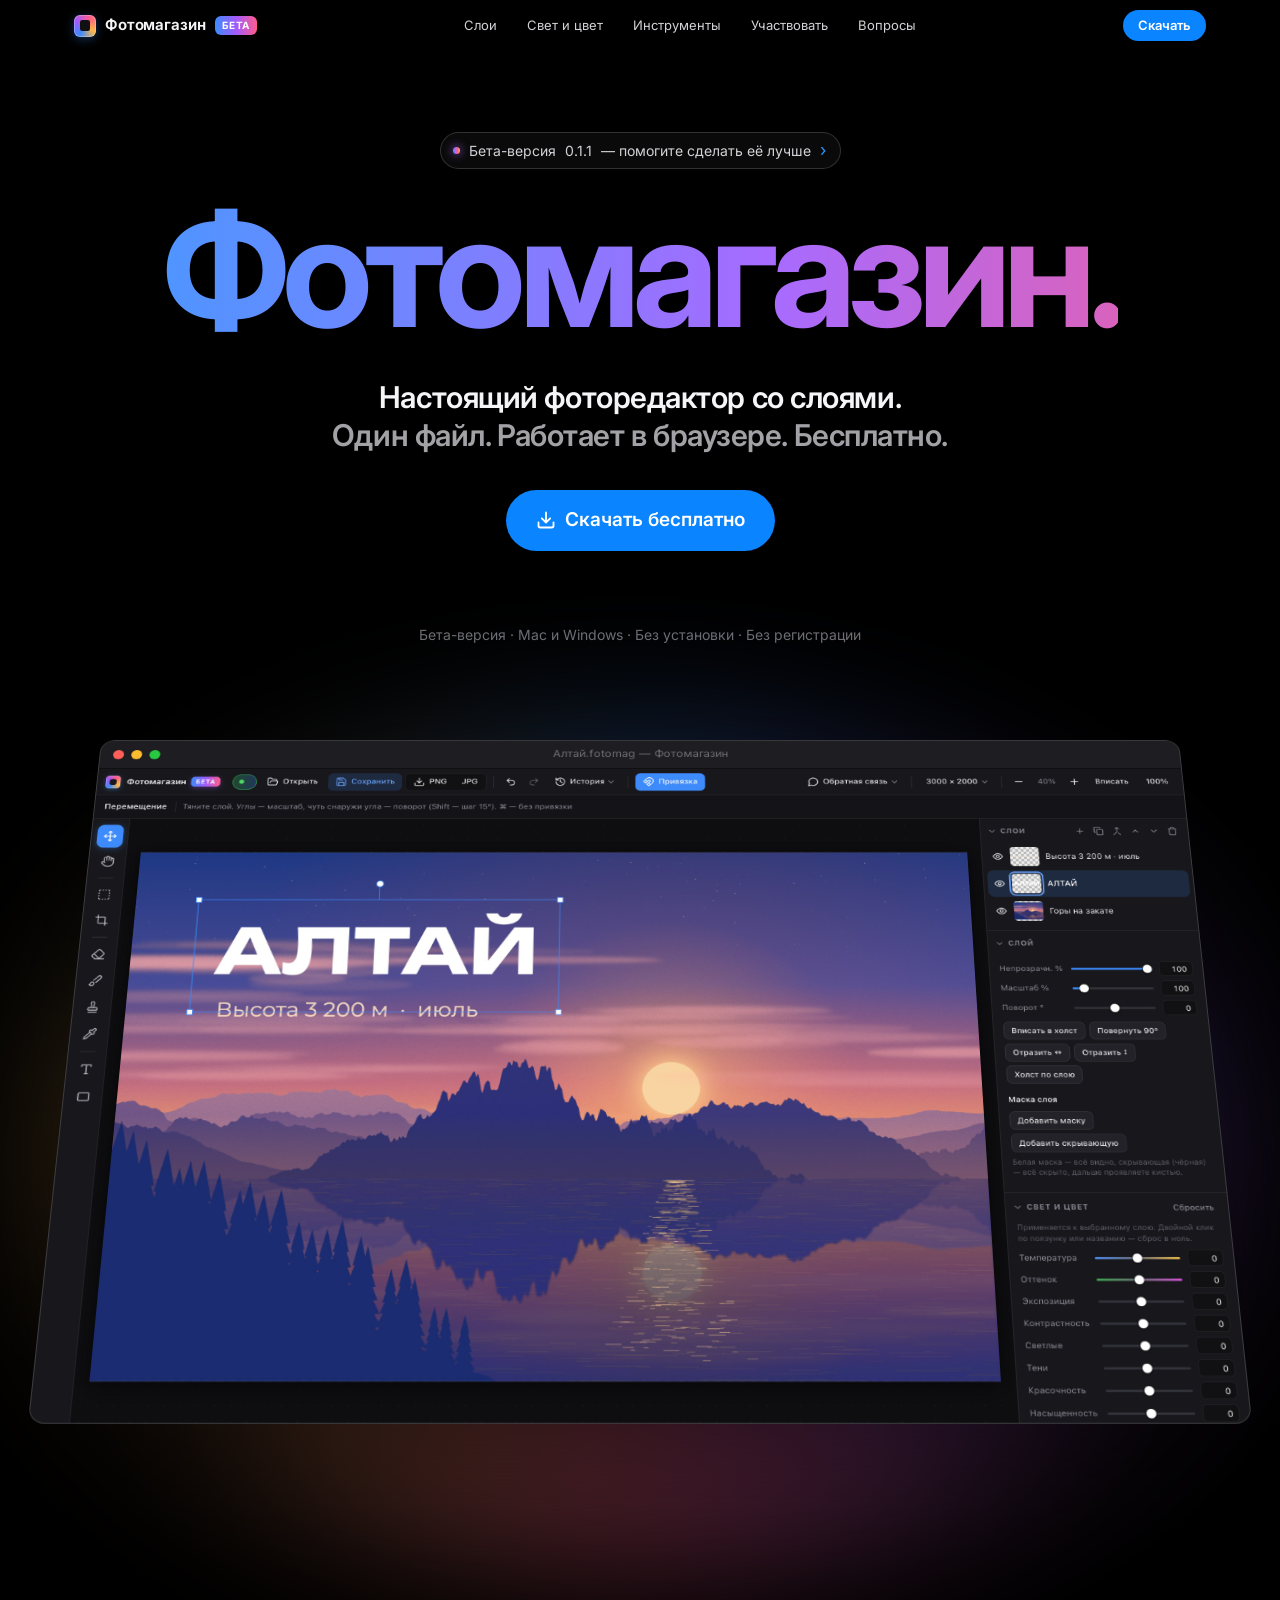
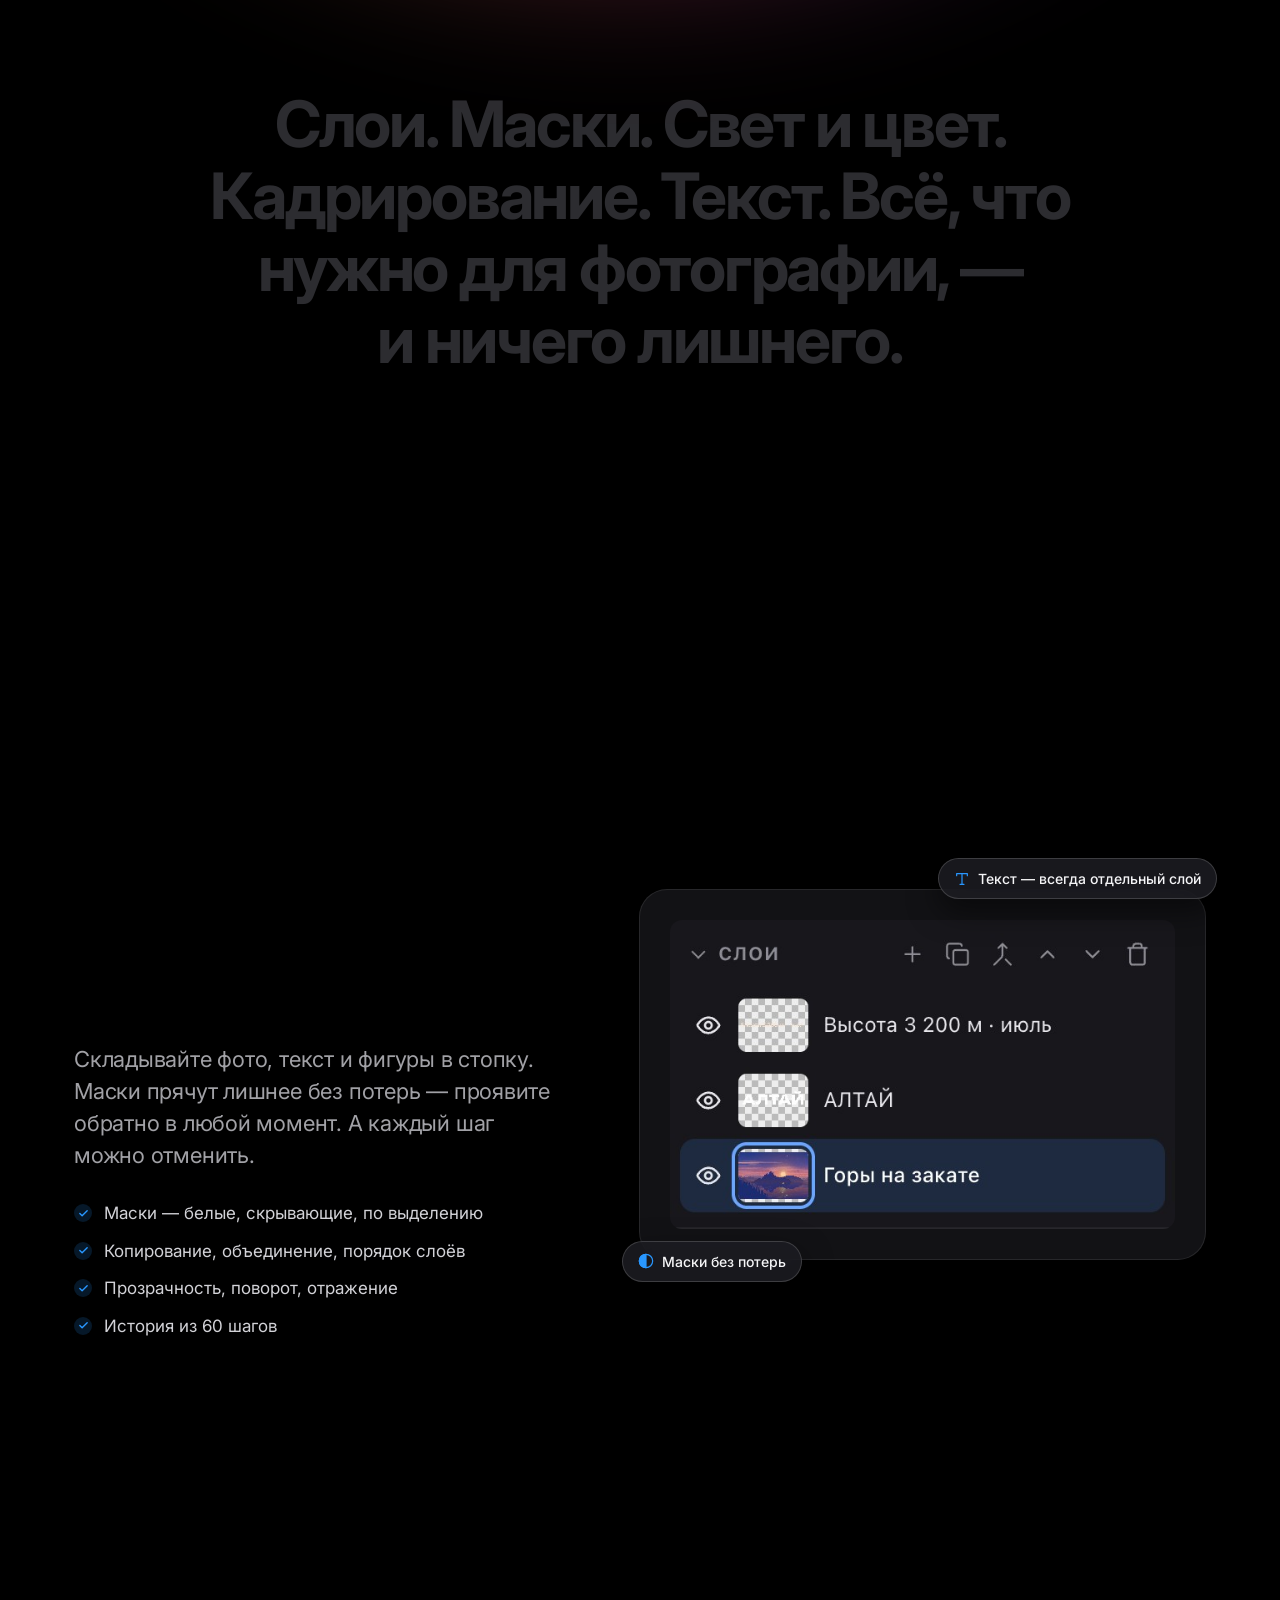
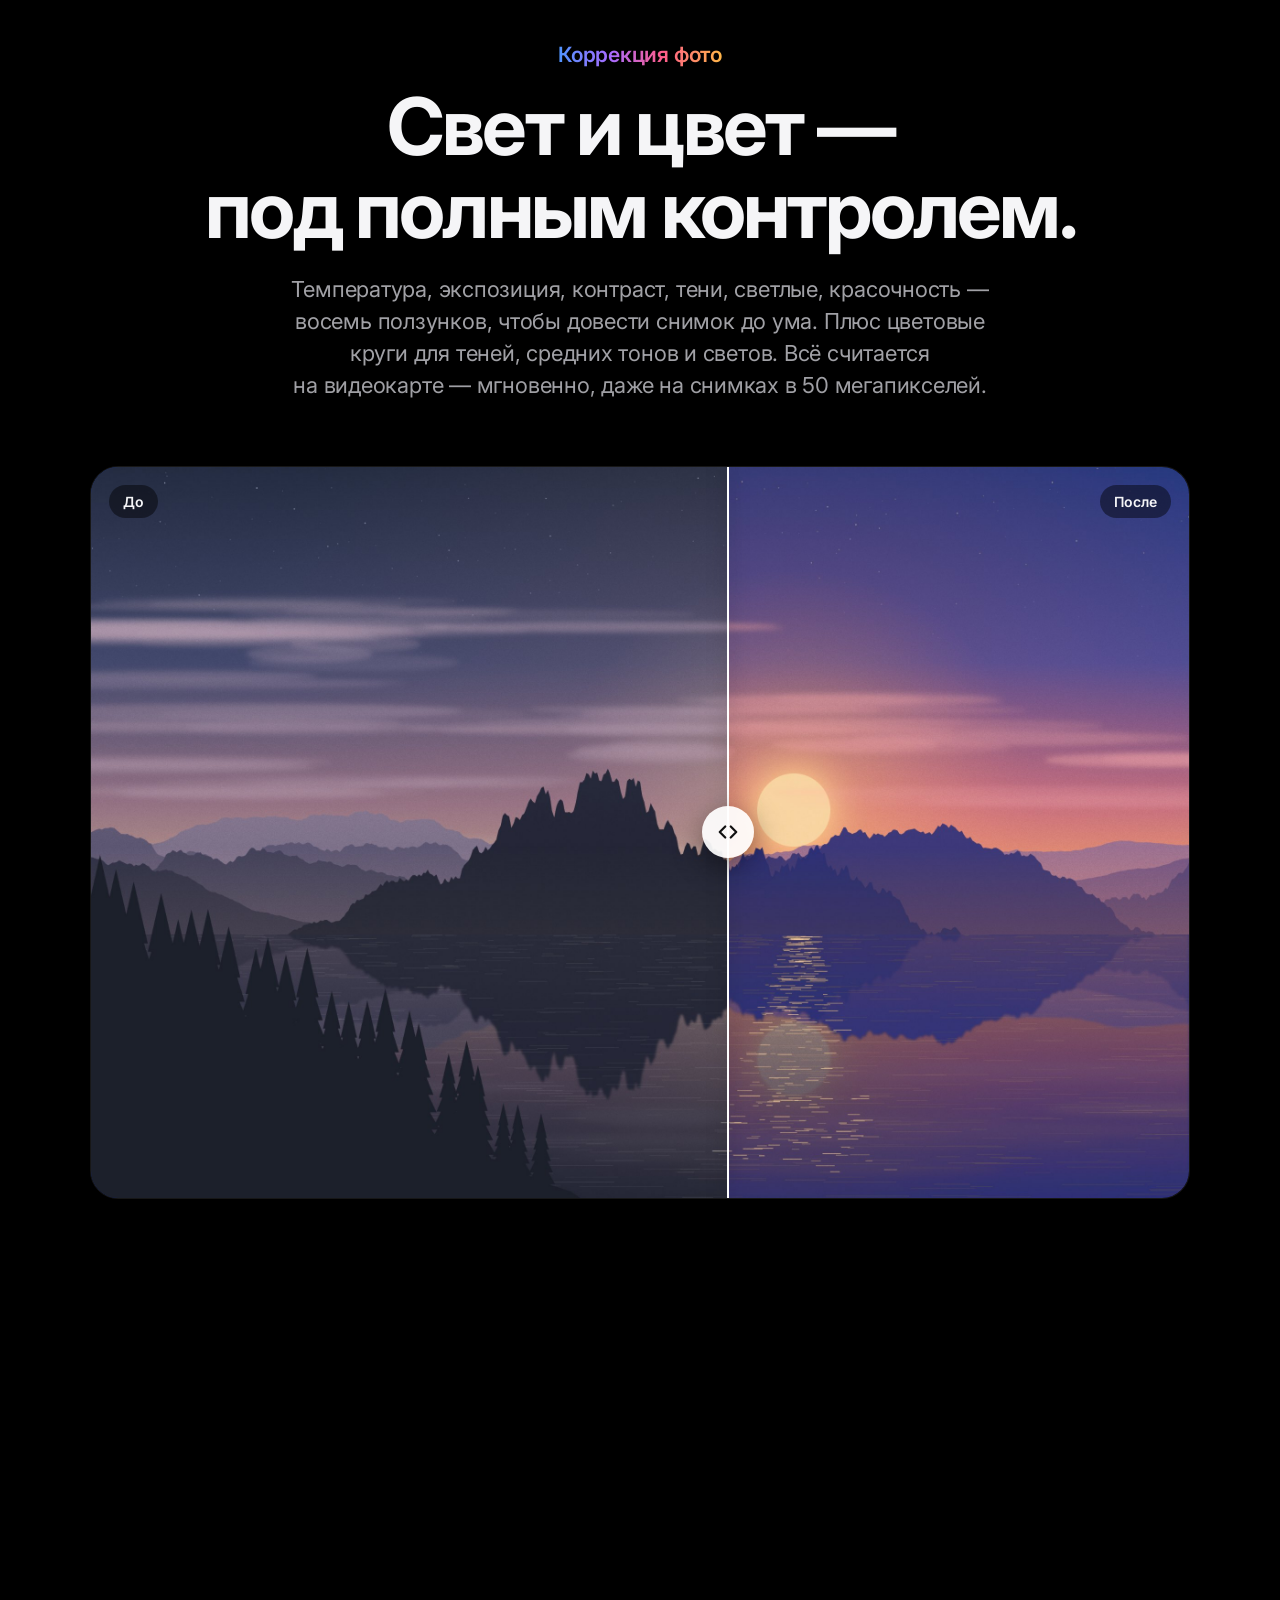
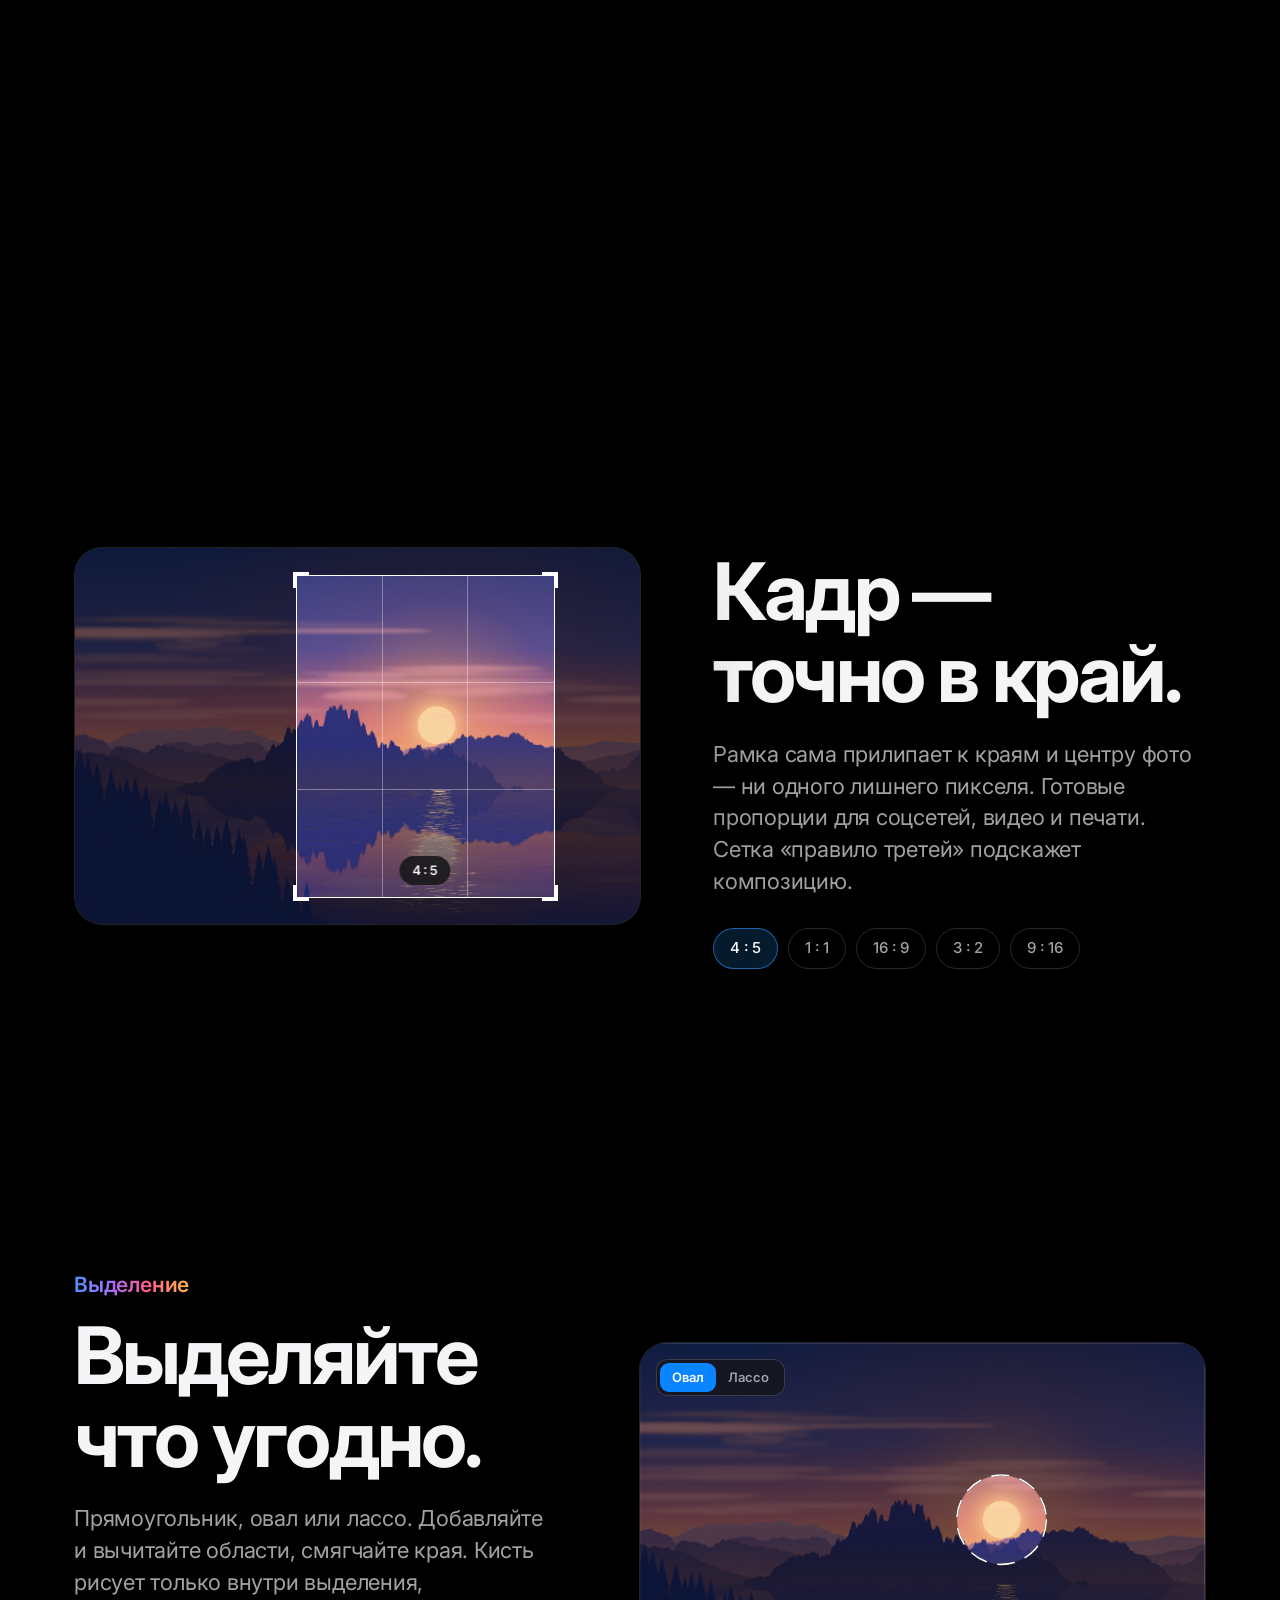
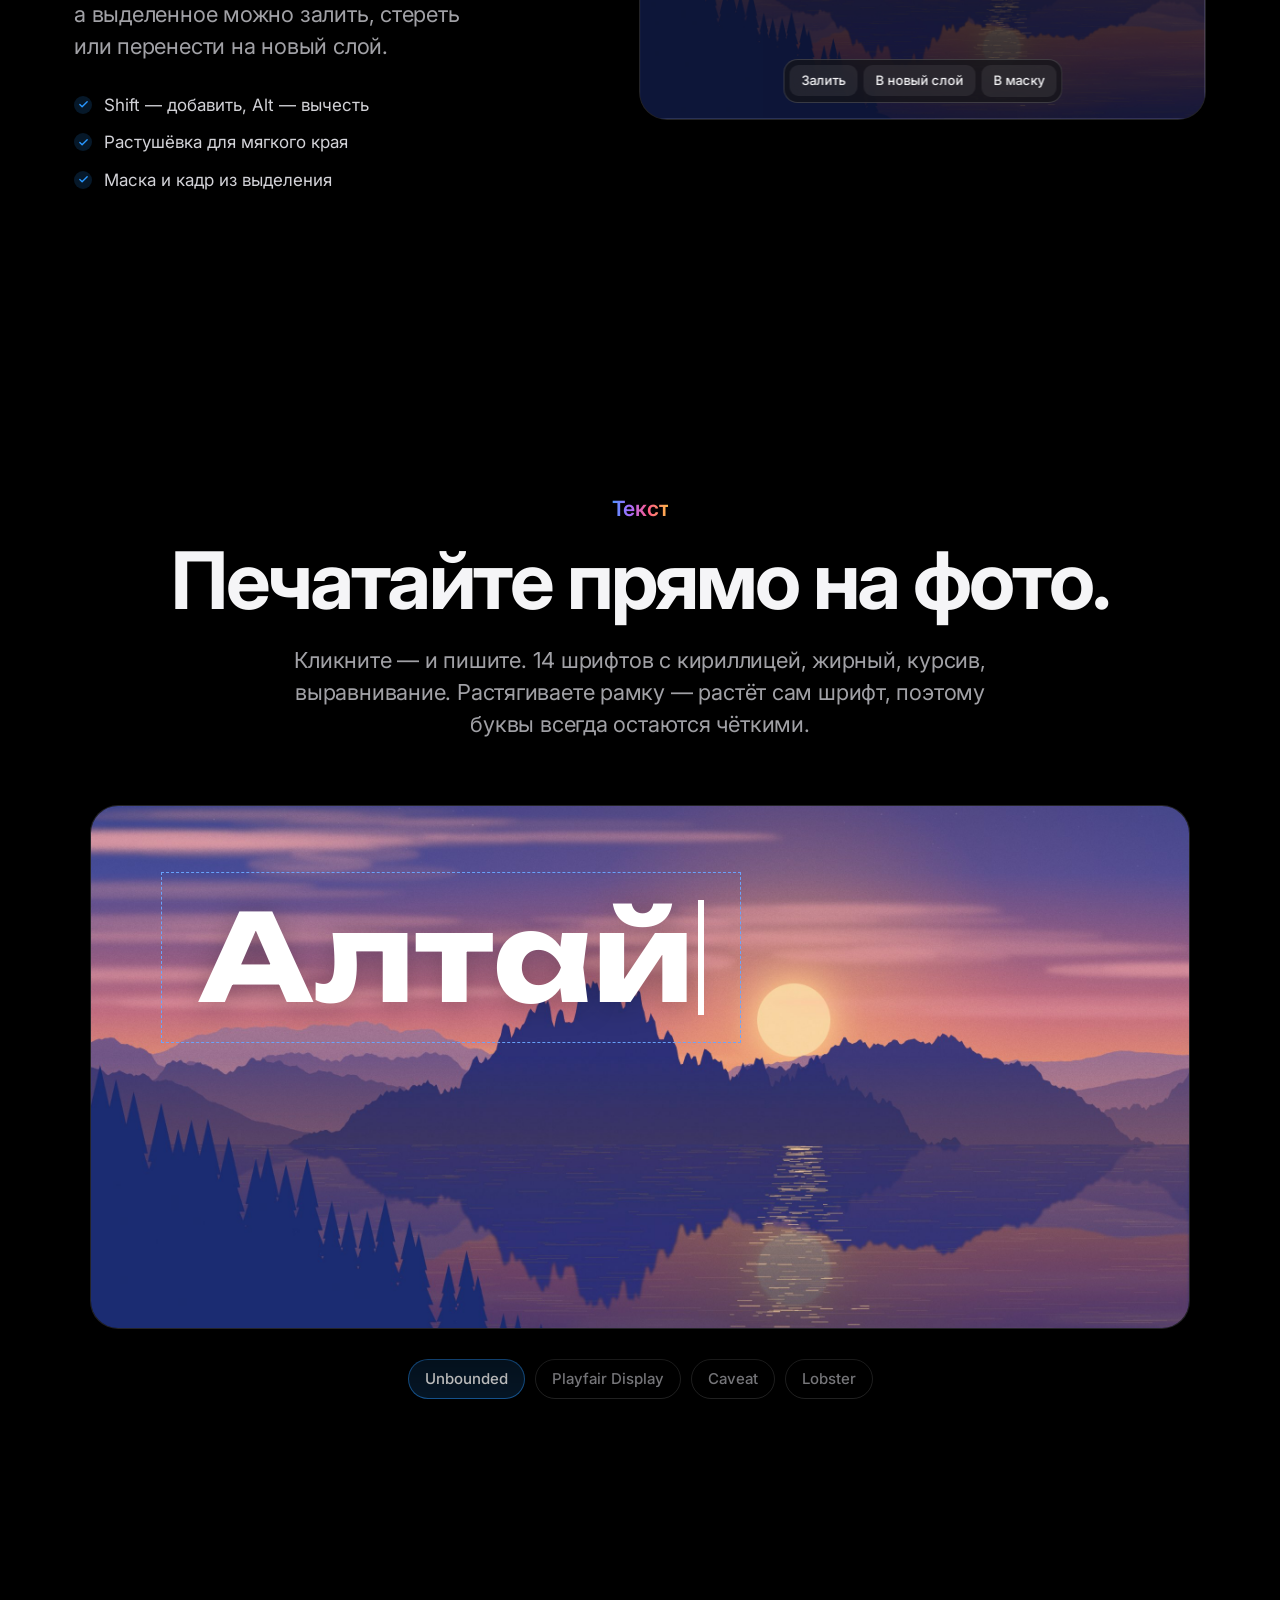
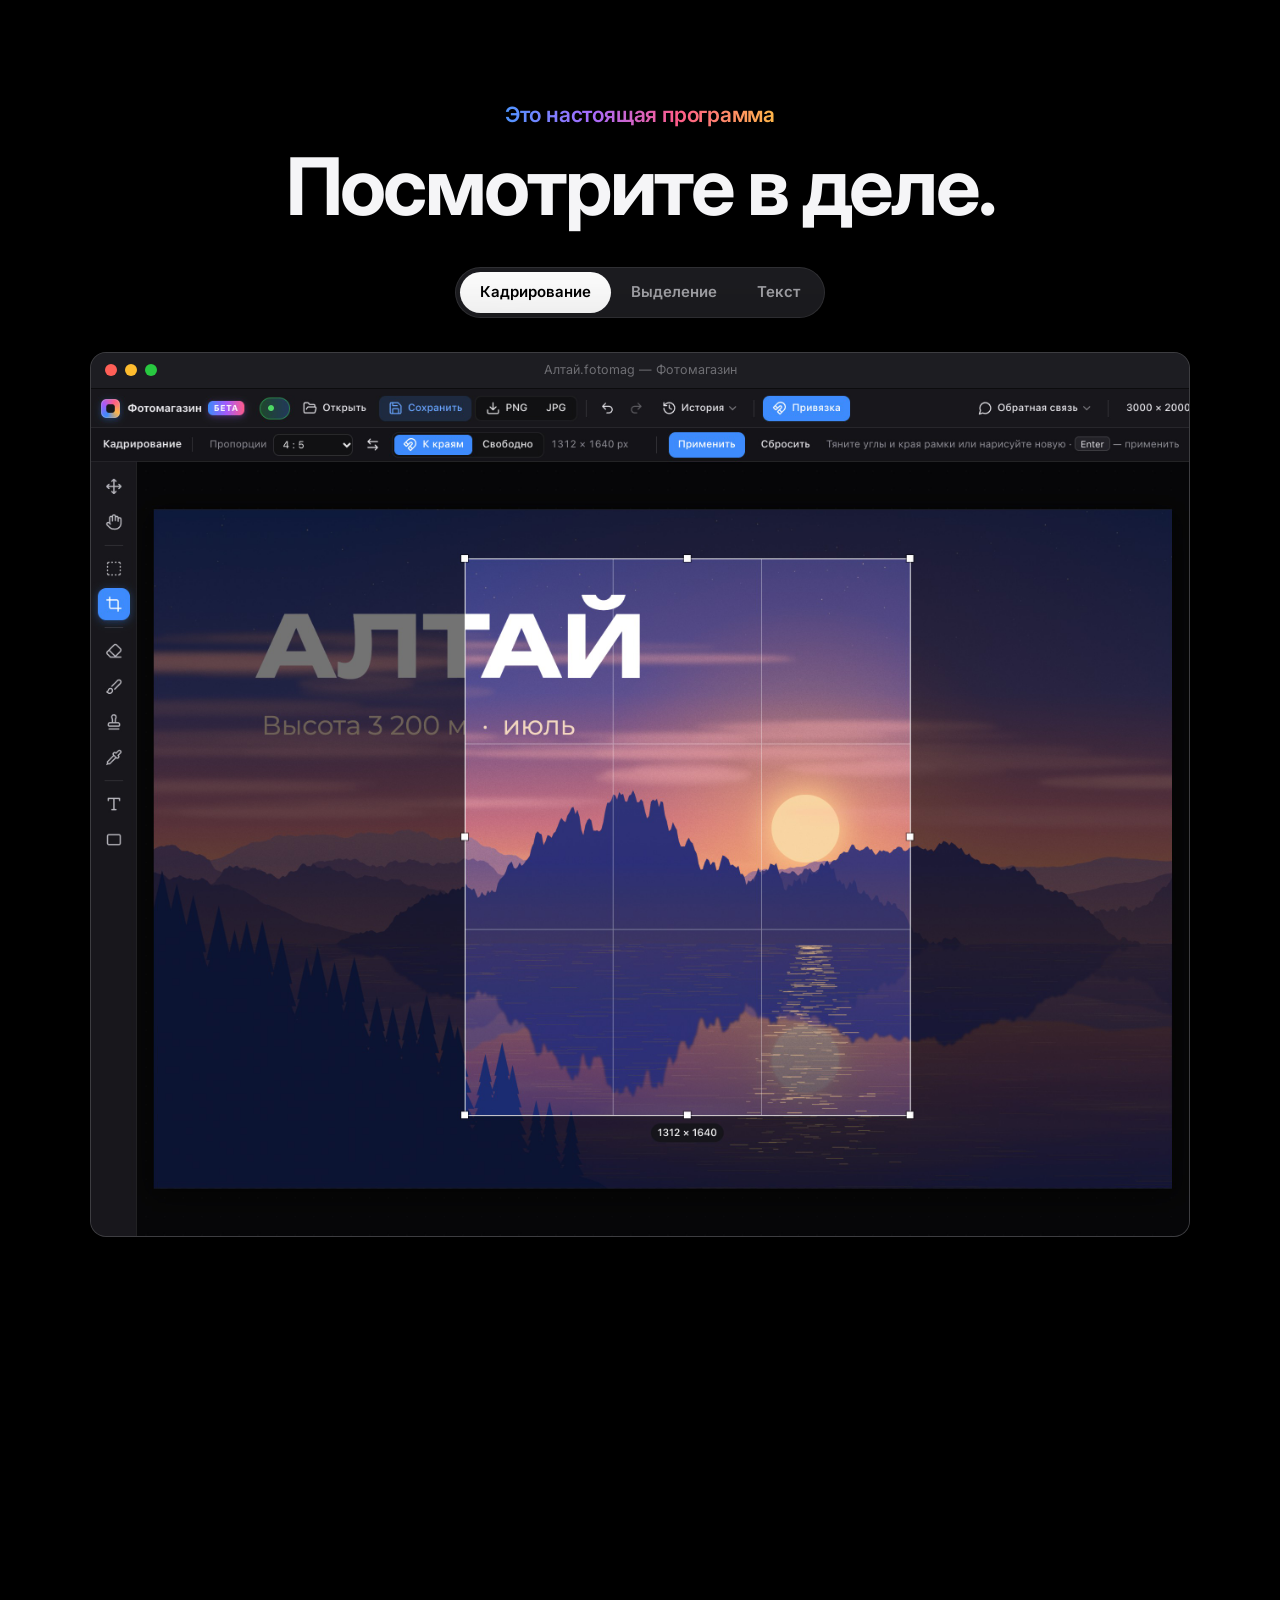
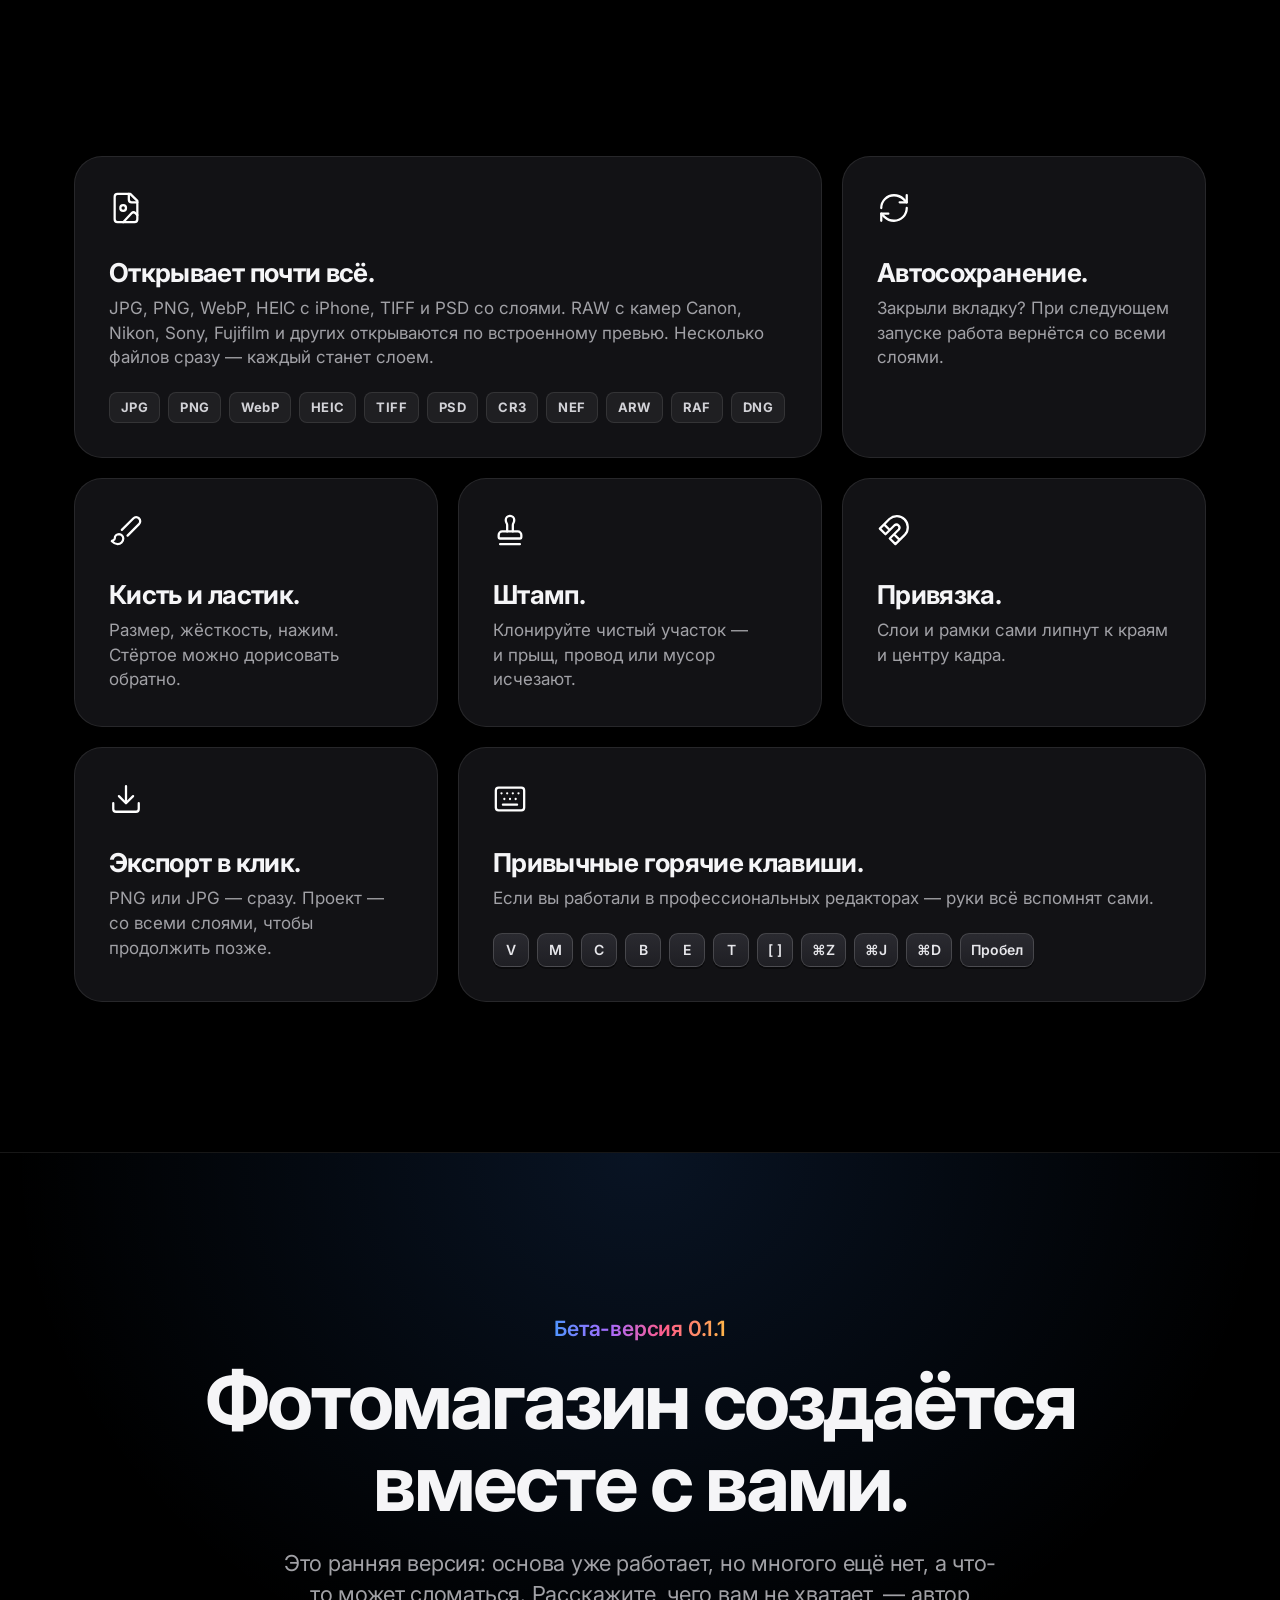
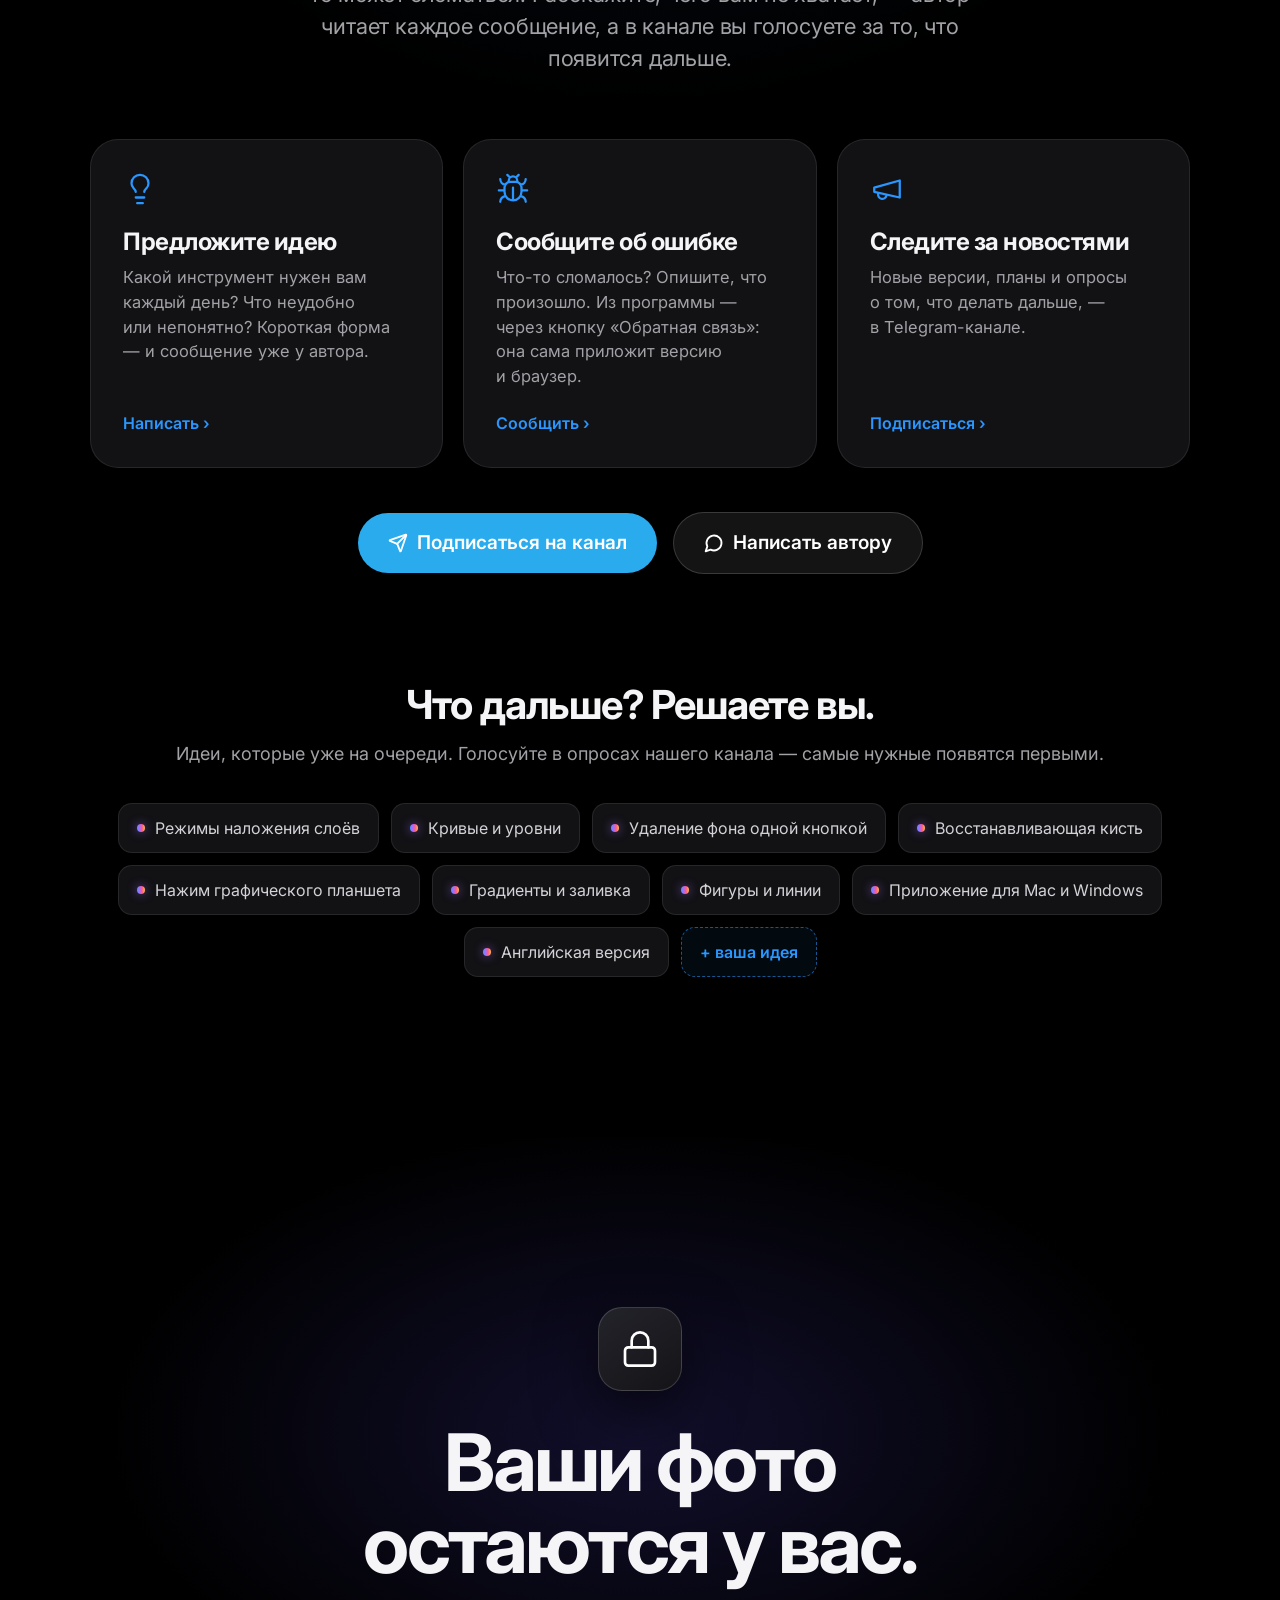
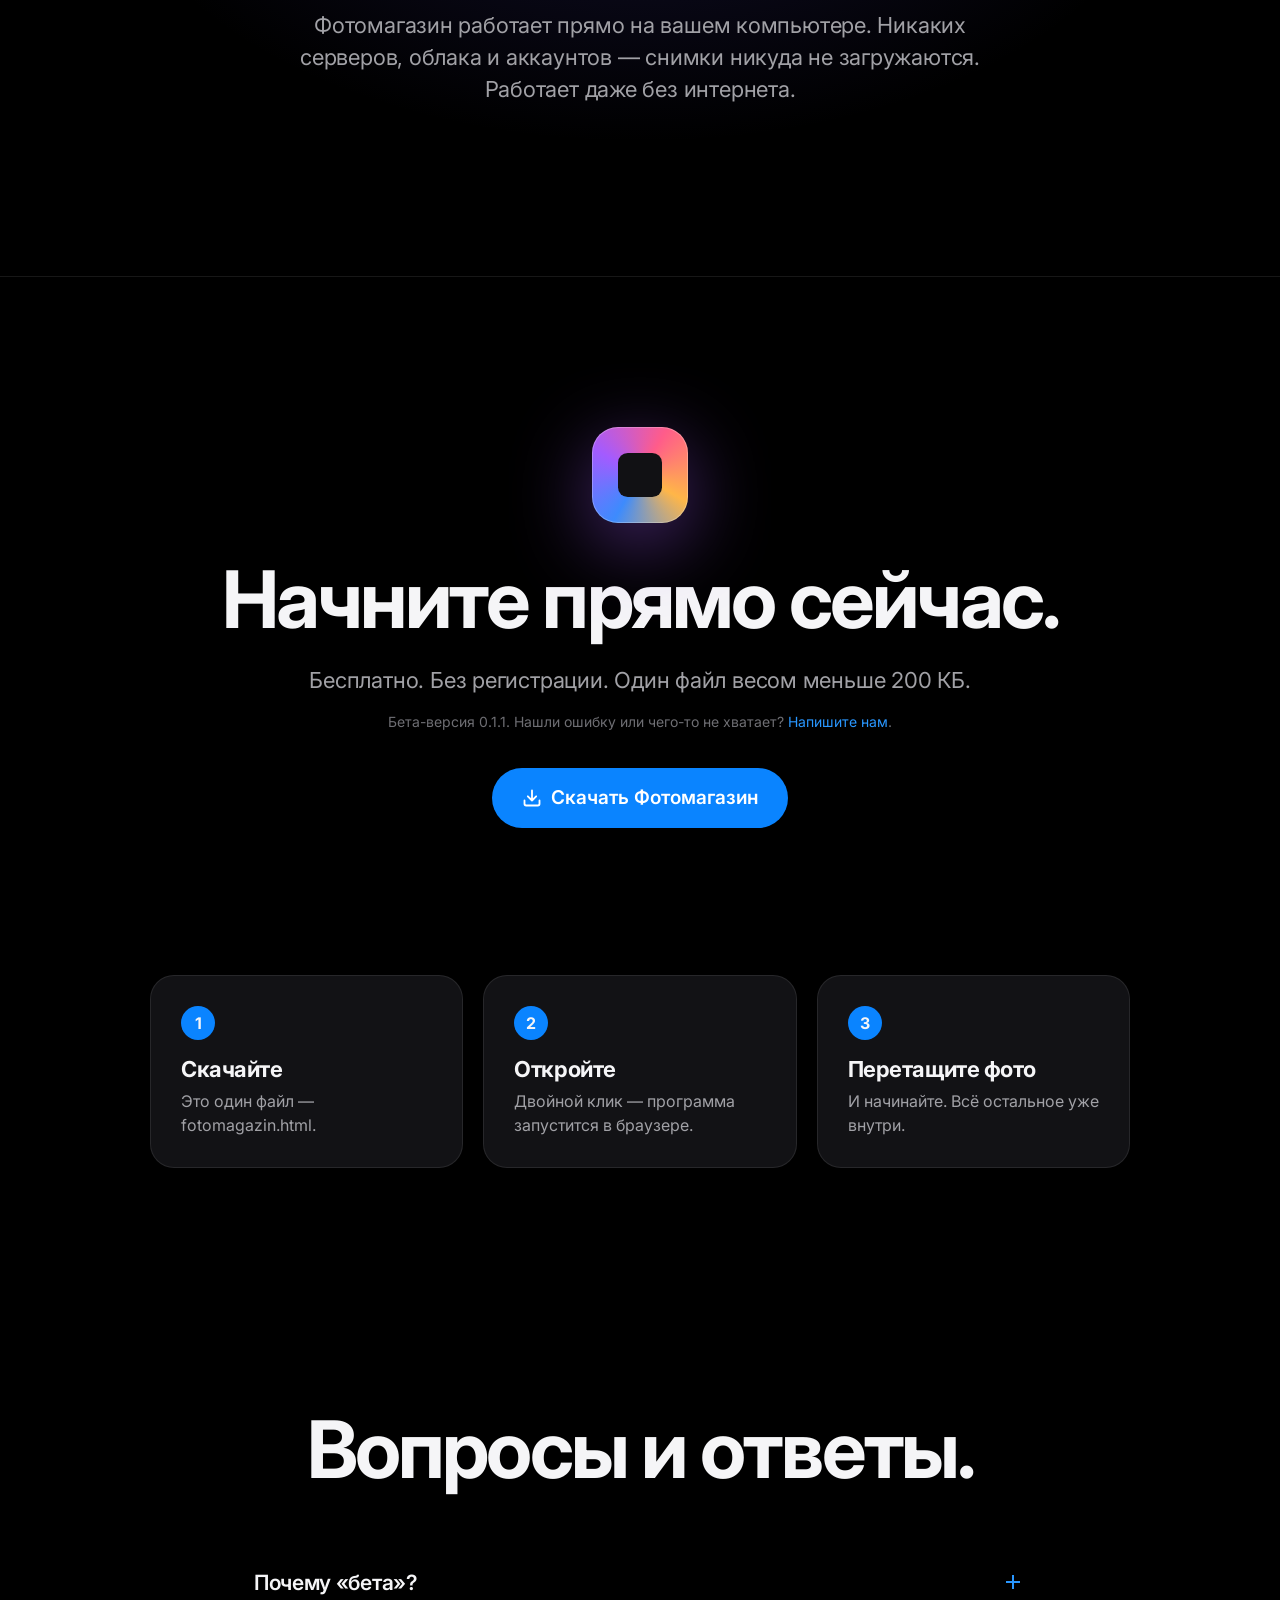
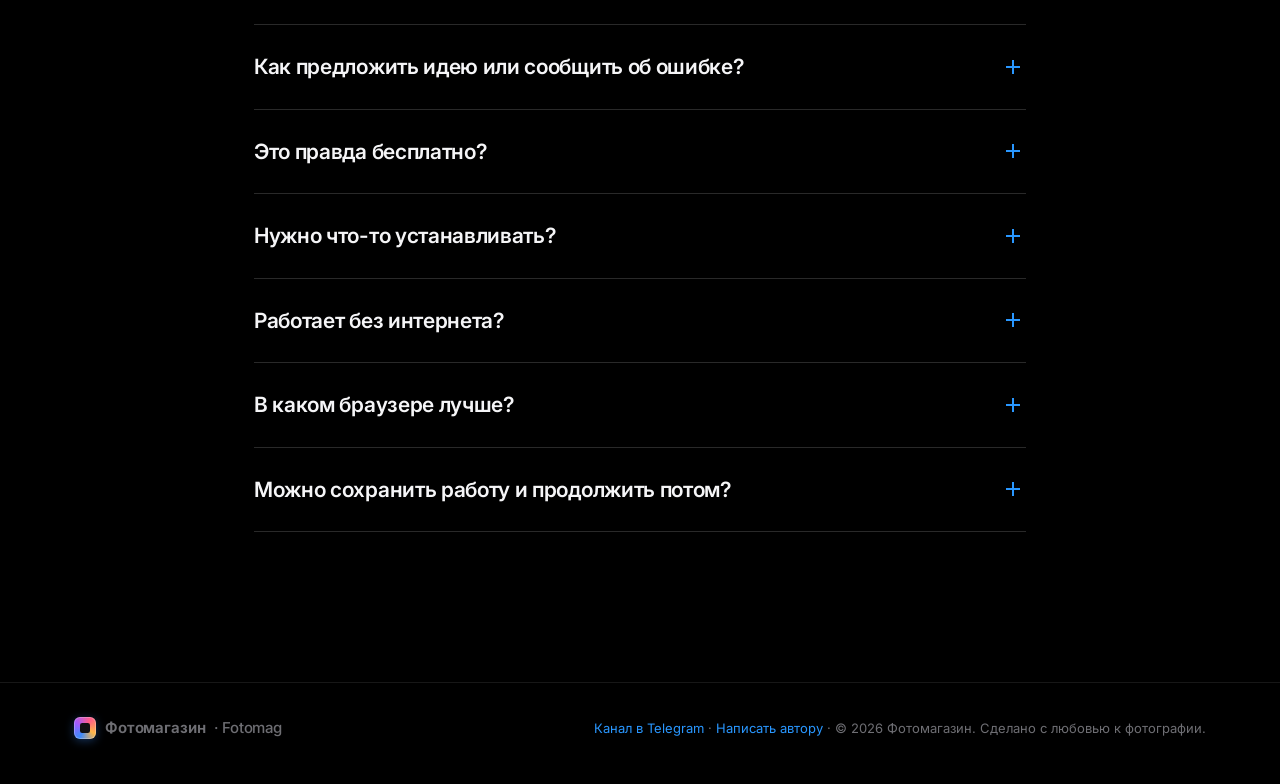
==== index.html @ 2846efe7 "Сайт: версия в адресах картинок, чтобы браузеры брали свежие скриншоты Co-Authored-By: Claude Opus 5" ====
<!doctype html>
<html lang="ru">
<head>
<meta charset="utf-8">
<meta name="viewport" content="width=device-width, initial-scale=1">
<title>Фотомагазин — фоторедактор со слоями прямо в браузере</title>
<meta name="description" content="Бесплатный фоторедактор со слоями, масками, коррекцией света и цвета, кадрированием, выделением и текстом. Один файл, работает в браузере — без установки и регистрации.">
<meta name="theme-color" content="#000000">
<meta property="og:type" content="website">
<meta property="og:title" content="Фотомагазин — фоторедактор со слоями">
<meta property="og:description" content="Слои, маски, свет и цвет, кадрирование и текст. Один файл, работает в браузере. Бесплатно.">
<meta property="og:image" content="assets/hero.jpg?v=2">
<link rel="icon" href="assets/icon.svg?v=2" type="image/svg+xml">
<link rel="preconnect" href="https://fonts.googleapis.com">
<link rel="preconnect" href="https://fonts.gstatic.com" crossorigin>
<link rel="stylesheet" href="https://fonts.googleapis.com/css2?family=Inter:wght@400;500;600;700;800&family=Unbounded:wght@700&family=Playfair+Display:ital,wght@1,700&family=Caveat:wght@700&family=Lobster&display=swap">
<link rel="stylesheet" href="style.css">
</head>
<body>

<!-- ========== навигация ========== -->
<nav class="nav" id="nav">
  <div class="nav-in">
    <a class="brand" href="#top"><i class="logo"></i>Фотомагазин<span class="beta">Бета</span></a>
    <div class="links">
      <a href="#layers">Слои</a><a href="#raw">Свет и цвет</a><a href="#crop">Инструменты</a><a href="#together">Участвовать</a><a href="#faq">Вопросы</a>
    </div>
    <a class="btn btn-sm" href="https://github.com/fotomagazin/fotomagazin/releases/latest/download/fotomagazin.html">Скачать</a>
  </div>
</nav>

<!-- ========== первый экран ========== -->
<header class="hero" id="top">
  <div class="wrap hero-text">
    <a class="pill reveal" href="#together"><span class="dot"></span>Бета-версия <span data-ver>0.1.1</span> — помогите сделать её лучше<span class="arr">›</span></a>
    <h1 class="reveal" style="--d:.08s"><span class="grad">Фотомагазин.</span></h1>
    <p class="lead reveal" style="--d:.16s">Настоящий фоторедактор со&nbsp;слоями.<br><span>Один файл. Работает в&nbsp;браузере. Бесплатно.</span></p>
    <div class="cta reveal" style="--d:.24s">
      <a class="btn btn-lg" href="https://github.com/fotomagazin/fotomagazin/releases/latest/download/fotomagazin.html">
        <svg viewBox="0 0 24 24"><path d="M21 15v4a2 2 0 0 1-2 2H5a2 2 0 0 1-2-2v-4M7 10l5 5 5-5M12 15V3"/></svg>Скачать бесплатно</a>
    </div>
    <p class="dl-count" hidden><svg viewBox="0 0 24 24"><path d="M21 15v4a2 2 0 0 1-2 2H5a2 2 0 0 1-2-2v-4M7 10l5 5 5-5M12 15V3"/></svg><b>0</b>&nbsp;<span>скачиваний</span></p>
    <p class="fine reveal" style="--d:.3s">Бета-версия · Mac и Windows · Без установки · Без регистрации</p>
  </div>
  <div class="hero-stage">
    <div class="glow" aria-hidden="true"></div>
    <div class="window" id="heroWin">
      <div class="bar"><i></i><i></i><i></i><span>Алтай.fotomag — Фотомагазин</span></div>
      <img src="assets/hero.jpg?v=2" width="3200" height="2000" alt="Окно Фотомагазина: пейзаж с горами на закате, текстовые слои и панель «Свет и цвет»">
    </div>
  </div>
</header>

<!-- ========== манифест ========== -->
<section class="statement wrap">
  <p id="statement">Слои. Маски. Свет и&nbsp;цвет. Кадрирование. Текст. Всё, что нужно для&nbsp;фотографии, — и&nbsp;ничего лишнего.</p>
</section>

<section class="stats wrap">
  <div class="stat reveal"><b data-count="60">0</b><span>шагов истории —<br>отменить можно всё</span></div>
  <div class="stat reveal" style="--d:.08s"><b data-count="14">0</b><span>шрифтов<br>с кириллицей</span></div>
  <div class="stat reveal" style="--d:.16s"><b data-count="30" data-suffix="+">0</b><span>форматов файлов —<br>от JPG до PSD и RAW</span></div>
  <div class="stat reveal" style="--d:.24s"><b data-count="0" data-suffix=" ₽">0 ₽</b><span>стоит программа.<br>Навсегда.</span></div>
</section>

<!-- ========== слои ========== -->
<section class="feature" id="layers">
  <div class="wrap grid2">
    <div class="copy">
      <p class="eyebrow reveal">Слои и маски</p>
      <h2 class="reveal" style="--d:.05s">Слои.<br>Как у&nbsp;профи.</h2>
      <p class="body reveal" style="--d:.1s">Складывайте фото, текст и&nbsp;фигуры в&nbsp;стопку. Маски прячут лишнее без&nbsp;потерь — проявите обратно в&nbsp;любой момент. А&nbsp;каждый шаг можно отменить.</p>
      <ul class="checks reveal" style="--d:.15s">
        <li>Маски — белые, скрывающие, по&nbsp;выделению</li>
        <li>Копирование, объединение, порядок слоёв</li>
        <li>Прозрачность, поворот, отражение</li>
        <li>История из&nbsp;60 шагов</li>
      </ul>
    </div>
    <div class="shot-stack reveal" style="--d:.1s">
      <div class="card zoom"><img src="assets/layers.jpg?v=2" width="606" height="370" alt="Панель слоёв: текстовые слои и фото" loading="lazy"></div>
      <div class="tag t1"><svg viewBox="0 0 24 24"><path d="M4 7V4h16v3M9 20h6M12 4v16"/></svg>Текст — всегда отдельный слой</div>
      <div class="tag t2"><svg viewBox="0 0 24 24"><circle cx="12" cy="12" r="10"/><path d="M12 2a10 10 0 0 0 0 20z" fill="currentColor"/></svg>Маски без потерь</div>
    </div>
  </div>
</section>

<!-- ========== свет и цвет ========== -->
<section class="feature center" id="raw">
  <div class="wrap">
    <p class="eyebrow reveal">Коррекция фото</p>
    <h2 class="reveal" style="--d:.05s">Свет и&nbsp;цвет —<br>под&nbsp;полным контролем.</h2>
    <p class="body narrow reveal" style="--d:.1s">Температура, экспозиция, контраст, тени, светлые, красочность — восемь ползунков, чтобы довести снимок до&nbsp;ума. Плюс цветовые круги для&nbsp;теней, средних тонов и&nbsp;светов. Всё считается на&nbsp;видеокарте — мгновенно, даже на&nbsp;снимках в&nbsp;50&nbsp;мегапикселей.</p>
    <div class="ba reveal" id="ba" style="--d:.15s">
      <img src="assets/after.jpg?v=2" width="2400" height="1600" alt="После обработки: тёплый яркий закат" loading="lazy">
      <div class="ba-before"><img src="assets/before.jpg?v=2" width="2400" height="1600" alt="До обработки: блёклый холодный снимок" loading="lazy"></div>
      <div class="ba-line"><span class="knob"><svg viewBox="0 0 24 24"><path d="m9 6-6 6 6 6M15 6l6 6-6 6"/></svg></span></div>
      <span class="ba-lbl l">До</span><span class="ba-lbl r">После</span>
      <input class="ba-range" type="range" min="0" max="100" value="50" aria-label="Сравнить до и после">
    </div>
    <p class="hint reveal">Потяните, чтобы сравнить</p>
    <div class="duo">
      <figure class="card reveal"><img src="assets/raw.jpg?v=2" width="606" height="688" alt="Ползунки панели «Свет и цвет»" loading="lazy">
        <figcaption><b>Восемь ползунков.</b> Двойной клик — сброс в&nbsp;ноль.</figcaption></figure>
      <figure class="card reveal" style="--d:.1s"><img src="assets/wheels.jpg?v=2" width="606" height="482" alt="Цветовые круги: тени, средние, света" loading="lazy">
        <figcaption><b>Цветовые круги.</b> Тёплые света и&nbsp;холодные тени — как в&nbsp;кино.</figcaption></figure>
    </div>
  </div>
</section>

<!-- ========== кадрирование ========== -->
<section class="feature" id="crop">
  <div class="wrap grid2 rev">
    <div class="copy">
      <p class="eyebrow reveal">Кадрирование</p>
      <h2 class="reveal" style="--d:.05s">Кадр —<br>точно в&nbsp;край.</h2>
      <p class="body reveal" style="--d:.1s">Рамка сама прилипает к&nbsp;краям и&nbsp;центру фото — ни&nbsp;одного лишнего пикселя. Готовые пропорции для&nbsp;соцсетей, видео и&nbsp;печати. Сетка «правило третей» подскажет композицию.</p>
      <div class="chips reveal" style="--d:.15s" id="ratioChips"><span>4 : 5</span><span>1 : 1</span><span>16 : 9</span><span>3 : 2</span><span>9 : 16</span></div>
    </div>
    <div class="demo crop-demo reveal" id="cropDemo" style="--d:.1s">
      <img src="assets/after.jpg?v=2" width="2400" height="1600" alt="" loading="lazy">
      <div class="frame" id="cropFrame"><i class="h tl"></i><i class="h tr"></i><i class="h bl"></i><i class="h br"></i><span class="sz" id="cropLbl">4 : 5</span></div>
      <div class="snap-badge" id="snapBadge"><svg viewBox="0 0 24 24"><path d="m6 15-4-4 6.75-6.77a7.79 7.79 0 0 1 11 11L13 22l-4-4 6.39-6.36a2.14 2.14 0 0 0-3-3L6 15M5 8l4 4M12 15l4 4"/></svg>Прилипло к краям</div>
    </div>
  </div>
</section>

<!-- ========== выделение ========== -->
<section class="feature" id="select">
  <div class="wrap grid2">
    <div class="copy">
      <p class="eyebrow reveal">Выделение</p>
      <h2 class="reveal" style="--d:.05s">Выделяйте<br>что угодно.</h2>
      <p class="body reveal" style="--d:.1s">Прямоугольник, овал или&nbsp;лассо. Добавляйте и&nbsp;вычитайте области, смягчайте края. Кисть рисует только внутри выделения, а&nbsp;выделенное можно залить, стереть или&nbsp;перенести на&nbsp;новый слой.</p>
      <ul class="checks reveal" style="--d:.15s">
        <li>Shift — добавить, Alt — вычесть</li>
        <li>Растушёвка для&nbsp;мягкого края</li>
        <li>Маска и&nbsp;кадр из&nbsp;выделения</li>
      </ul>
    </div>
    <div class="demo sel-demo reveal" id="selDemo" style="--d:.1s">
      <img src="assets/after.jpg?v=2" width="2400" height="1600" alt="" loading="lazy">
      <svg viewBox="0 0 2400 1600" preserveAspectRatio="none" aria-hidden="true">
        <defs><mask id="selMask"><rect width="2400" height="1600" fill="#fff"/>
          <ellipse class="m-ell" cx="1536" cy="752" rx="190" ry="190" fill="#000"/>
          <path class="m-lasso" d="M576 996 L744 882 L840 828 L894 756 L948 720 L984 696 L1020 708 L1056 678 L1086 666 L1122 652 L1152 678 L1182 672 L1212 708 L1248 762 L1284 816 L1332 852 L1404 852 L1476 846 L1560 900 L1680 948 L1812 1008 L1500 1022 L1200 1026 L860 1020 L576 1010 Z" fill="#000"/></mask></defs>
        <rect class="dim" width="2400" height="1600" fill="#000" mask="url(#selMask)"/>
        <ellipse class="a ell" cx="1536" cy="752" rx="190" ry="190" pathLength="100"/>
        <path class="a lasso" pathLength="100" d="M576 996 L744 882 L840 828 L894 756 L948 720 L984 696 L1020 708 L1056 678 L1086 666 L1122 652 L1152 678 L1182 672 L1212 708 L1248 762 L1284 816 L1332 852 L1404 852 L1476 846 L1560 900 L1680 948 L1812 1008 L1500 1022 L1200 1026 L860 1020 L576 1010 Z"/>
      </svg>
      <div class="sel-mode" id="selMode"><span data-m="ell">Овал</span><span data-m="lasso">Лассо</span></div>
      <div class="sel-actions"><span>Залить</span><span>В новый слой</span><span>В маску</span></div>
    </div>
  </div>
</section>

<!-- ========== текст ========== -->
<section class="feature center" id="text">
  <div class="wrap">
    <p class="eyebrow reveal">Текст</p>
    <h2 class="reveal" style="--d:.05s">Печатайте прямо на&nbsp;фото.</h2>
    <p class="body narrow reveal" style="--d:.1s">Кликните — и&nbsp;пишите. 14 шрифтов с&nbsp;кириллицей, жирный, курсив, выравнивание. Растягиваете рамку — растёт сам шрифт, поэтому буквы всегда остаются чёткими.</p>
    <div class="demo text-demo reveal" id="textDemo" style="--d:.15s">
      <img src="assets/after.jpg?v=2" width="2400" height="1600" alt="" loading="lazy">
      <div class="tx-box"><span class="tx" id="tx"></span><i class="caret"></i></div>
    </div>
    <div class="fonts reveal" id="fontChips"><span>Unbounded</span><span>Playfair Display</span><span>Caveat</span><span>Lobster</span></div>
  </div>
</section>

<!-- ========== скриншоты ========== -->
<section class="feature center" id="tools">
  <div class="wrap">
    <p class="eyebrow reveal">Это настоящая программа</p>
    <h2 class="reveal" style="--d:.05s">Посмотрите в&nbsp;деле.</h2>
    <div class="seg reveal" style="--d:.1s" role="tablist">
      <button class="on" data-tab="0" role="tab">Кадрирование</button><button data-tab="1" role="tab">Выделение</button><button data-tab="2" role="tab">Текст</button>
    </div>
    <div class="window tabs reveal" style="--d:.15s">
      <div class="bar"><i></i><i></i><i></i><span>Алтай.fotomag — Фотомагазин</span></div>
      <div class="tab-stage">
        <img class="on" src="assets/crop.jpg?v=2" width="2592" height="2000" alt="Кадрирование с пропорцией 4:5" loading="lazy">
        <img src="assets/select.jpg?v=2" width="2592" height="2000" alt="Выделение овалом вокруг солнца" loading="lazy">
        <img src="assets/text.jpg?v=2" width="2592" height="2000" alt="Редактирование текста на фото" loading="lazy">
      </div>
    </div>
    <p class="tab-cap reveal" id="tabCap">Пропорция 4 : 5, сетка третей и размер будущего кадра — прямо поверх фото.</p>
  </div>
</section>

<!-- ========== всё остальное ========== -->
<section class="feature" id="more">
  <div class="wrap">
    <h2 class="reveal center-t">И это ещё не&nbsp;всё.</h2>
    <div class="bento">
      <div class="b-card wide reveal"><svg viewBox="0 0 24 24"><path d="M15 2H6a2 2 0 0 0-2 2v16a2 2 0 0 0 2 2h12a2 2 0 0 0 2-2V7Z"/><path d="M14 2v4a2 2 0 0 0 2 2h4"/><circle cx="10" cy="12" r="2"/><path d="m20 17-1.3-1.3a2 2 0 0 0-2.8 0L10 22"/></svg>
        <h3>Открывает почти всё.</h3><p>JPG, PNG, WebP, HEIC с&nbsp;iPhone, TIFF и&nbsp;PSD со&nbsp;слоями. RAW с&nbsp;камер Canon, Nikon, Sony, Fujifilm и&nbsp;других открываются по&nbsp;встроенному превью. Несколько файлов сразу — каждый станет слоем.</p>
        <div class="fmt"><span>JPG</span><span>PNG</span><span>WebP</span><span>HEIC</span><span>TIFF</span><span>PSD</span><span>CR3</span><span>NEF</span><span>ARW</span><span>RAF</span><span>DNG</span></div></div>
      <div class="b-card reveal" style="--d:.06s"><svg viewBox="0 0 24 24"><path d="M3 12a9 9 0 0 1 9-9 9.75 9.75 0 0 1 6.74 2.74L21 8"/><path d="M21 3v5h-5"/><path d="M21 12a9 9 0 0 1-9 9 9.75 9.75 0 0 1-6.74-2.74L3 16"/><path d="M8 16H3v5"/></svg>
        <h3>Автосохранение.</h3><p>Закрыли вкладку? При&nbsp;следующем запуске работа вернётся со&nbsp;всеми слоями.</p></div>
      <div class="b-card reveal" style="--d:.12s"><svg viewBox="0 0 24 24"><path d="m9.06 11.9 8.07-8.06a2.85 2.85 0 1 1 4.03 4.03l-8.06 8.08"/><path d="M7.07 14.94c-1.66 0-3 1.35-3 3.02 0 1.33-2.5 1.52-2 2.02 1.08 1.1 2.49 2.02 4 2.02 2.2 0 4-1.8 4-4.04a3.01 3.01 0 0 0-3-3.02z"/></svg>
        <h3>Кисть и&nbsp;ластик.</h3><p>Размер, жёсткость, нажим. Стёртое можно дорисовать обратно.</p></div>
      <div class="b-card reveal"><svg viewBox="0 0 24 24"><path d="M5 22h14M19.27 13.73A2.5 2.5 0 0 0 17.5 13h-11A2.5 2.5 0 0 0 4 15.5V17a1 1 0 0 0 1 1h14a1 1 0 0 0 1-1v-1.5c0-.66-.26-1.3-.73-1.77Z"/><path d="M14 13V8.5C14 7 15 7 15 5a3 3 0 0 0-6 0c0 2 1 2 1 3.5V13"/></svg>
        <h3>Штамп.</h3><p>Клонируйте чистый участок — и&nbsp;прыщ, провод или&nbsp;мусор исчезают.</p></div>
      <div class="b-card reveal" style="--d:.06s"><svg viewBox="0 0 24 24"><path d="m6 15-4-4 6.75-6.77a7.79 7.79 0 0 1 11 11L13 22l-4-4 6.39-6.36a2.14 2.14 0 0 0-3-3L6 15M5 8l4 4M12 15l4 4"/></svg>
        <h3>Привязка.</h3><p>Слои и&nbsp;рамки сами липнут к&nbsp;краям и&nbsp;центру кадра.</p></div>
      <div class="b-card reveal" style="--d:.12s"><svg viewBox="0 0 24 24"><path d="M21 15v4a2 2 0 0 1-2 2H5a2 2 0 0 1-2-2v-4M7 10l5 5 5-5M12 15V3"/></svg>
        <h3>Экспорт в&nbsp;клик.</h3><p>PNG или&nbsp;JPG — сразу. Проект — со&nbsp;всеми слоями, чтобы продолжить позже.</p></div>
      <div class="b-card wide reveal"><svg viewBox="0 0 24 24"><rect x="2" y="4" width="20" height="16" rx="2"/><path d="M6 8h.01M10 8h.01M14 8h.01M18 8h.01M8 12h.01M12 12h.01M16 12h.01M7 16h10"/></svg>
        <h3>Привычные горячие клавиши.</h3><p>Если вы работали в&nbsp;профессиональных редакторах — руки всё вспомнят сами.</p>
        <div class="keys"><kbd>V</kbd><kbd>M</kbd><kbd>C</kbd><kbd>B</kbd><kbd>E</kbd><kbd>T</kbd><kbd>[ ]</kbd><kbd>⌘Z</kbd><kbd>⌘J</kbd><kbd>⌘D</kbd><kbd>Пробел</kbd></div></div>
    </div>
  </div>
</section>

<!-- ========== вместе с пользователями ========== -->
<section class="together" id="together">
  <div class="wrap">
    <div class="center">
      <p class="eyebrow reveal">Бета-версия <span data-ver>0.1.1</span></p>
      <h2 class="reveal" style="--d:.05s">Фотомагазин создаётся<br>вместе с&nbsp;вами.</h2>
      <p class="body narrow reveal" style="--d:.1s">Это ранняя версия: основа уже работает, но&nbsp;многого ещё нет, а&nbsp;что-то может сломаться. Расскажите, чего вам не&nbsp;хватает, — автор читает каждое сообщение, а&nbsp;в&nbsp;канале вы&nbsp;голосуете за&nbsp;то, что появится дальше.</p>
    </div>
    <div class="ways">
      <a class="way reveal" data-form="idea" href="#together"><svg viewBox="0 0 24 24"><path d="M15 14c.2-1 .7-1.7 1.5-2.5 1-.9 1.5-2.2 1.5-3.5A6 6 0 0 0 6 8c0 1 .2 2.2 1.5 3.5.7.7 1.3 1.5 1.5 2.5M9 18h6M10 22h4"/></svg><h3>Предложите идею</h3><p>Какой инструмент нужен вам каждый день? Что неудобно или&nbsp;непонятно? Короткая форма — и&nbsp;сообщение уже у&nbsp;автора.</p><span class="go">Написать <span>›</span></span></a>
      <a class="way reveal" style="--d:.08s" data-form="bug" href="#together"><svg viewBox="0 0 24 24"><path d="m8 2 1.88 1.88M14.12 3.88 16 2M9 7.13v-1a3 3 0 1 1 6 0v1"/><path d="M12 20c-3.3 0-6-2.7-6-6v-3a4 4 0 0 1 4-4h4a4 4 0 0 1 4 4v3c0 3.3-2.7 6-6 6M12 20v-9M6.53 9C4.6 8.8 3 7.1 3 5M6 13H2M3 21c0-2.1 1.7-3.9 3.8-4M20.97 5c0 2.1-1.6 3.8-3.5 4M22 13h-4M17.2 17c2.1.1 3.8 1.9 3.8 4"/></svg><h3>Сообщите об&nbsp;ошибке</h3><p>Что-то сломалось? Опишите, что произошло. Из&nbsp;программы — через кнопку «Обратная связь»: она сама приложит версию и&nbsp;браузер.</p><span class="go">Сообщить <span>›</span></span></a>
      <a class="way reveal" style="--d:.16s" data-tg="channel" href="#together"><svg viewBox="0 0 24 24"><path d="m3 11 18-5v12L3 14v-3z"/><path d="M11.6 16.8a3 3 0 1 1-5.8-1.6"/></svg><h3>Следите за&nbsp;новостями</h3><p>Новые версии, планы и&nbsp;опросы о&nbsp;том, что делать дальше, — в&nbsp;Telegram-канале.</p><span class="go">Подписаться <span>›</span></span></a>
    </div>
    <div class="cta reveal"><a class="btn btn-lg tg" data-tg="channel" href="#together"><svg viewBox="0 0 24 24"><path d="M14.536 21.686a.5.5 0 0 0 .937-.024l6.5-19a.496.496 0 0 0-.635-.635l-19 6.5a.5.5 0 0 0-.024.937l7.93 3.18a2 2 0 0 1 1.112 1.11z"/><path d="m21.854 2.147-10.94 10.939"/></svg>Подписаться на&nbsp;канал</a><a class="btn btn-lg ghost" data-tg="bot" href="#together"><svg viewBox="0 0 24 24"><path d="M7.9 20A9 9 0 1 0 4 16.1L2 22Z"/></svg>Написать автору</a></div>
    <div class="roadmap">
      <h3 class="reveal">Что дальше? Решаете вы.</h3>
      <p class="reveal" style="--d:.05s">Идеи, которые уже на&nbsp;очереди. Голосуйте в&nbsp;опросах нашего канала — самые нужные появятся первыми.</p>
      <ul class="road reveal" style="--d:.1s">
        <li>Режимы наложения слоёв</li><li>Кривые и уровни</li><li>Удаление фона одной кнопкой</li><li>Восстанавливающая кисть</li>
        <li>Нажим графического планшета</li><li>Градиенты и заливка</li><li>Фигуры и линии</li><li>Приложение для Mac и Windows</li>
        <li>Английская версия</li><li class="you">+ ваша идея</li>
      </ul>
    </div>
  </div>
</section>

<!-- ========== приватность ========== -->
<section class="privacy">
  <div class="wrap center">
    <div class="lock reveal"><svg viewBox="0 0 24 24"><rect x="3" y="11" width="18" height="11" rx="2"/><path d="M7 11V7a5 5 0 0 1 10 0v4"/></svg></div>
    <h2 class="reveal" style="--d:.05s">Ваши фото<br>остаются у&nbsp;вас.</h2>
    <p class="body narrow reveal" style="--d:.1s">Фотомагазин работает прямо на&nbsp;вашем компьютере. Никаких серверов, облака и&nbsp;аккаунтов — снимки никуда не&nbsp;загружаются. Работает даже без&nbsp;интернета.</p>
  </div>
</section>

<!-- ========== скачать ========== -->
<section class="download" id="download">
  <div class="wrap center">
    <i class="logo big reveal"></i>
    <h2 class="reveal" style="--d:.05s">Начните прямо сейчас.</h2>
    <p class="body narrow reveal" style="--d:.1s">Бесплатно. Без регистрации. Один файл весом меньше 200&nbsp;КБ.</p>
    <p class="fine reveal" style="--d:.12s">Бета-версия <span data-ver>0.1.1</span>. Нашли ошибку или&nbsp;чего-то не&nbsp;хватает? <a class="inl" data-form="idea" href="#together">Напишите нам</a>.</p>
    <div class="cta reveal" style="--d:.15s">
      <a class="btn btn-lg" href="https://github.com/fotomagazin/fotomagazin/releases/latest/download/fotomagazin.html">
        <svg viewBox="0 0 24 24"><path d="M21 15v4a2 2 0 0 1-2 2H5a2 2 0 0 1-2-2v-4M7 10l5 5 5-5M12 15V3"/></svg>Скачать Фотомагазин</a>
    </div>
    <p class="dl-count" hidden><svg viewBox="0 0 24 24"><path d="M21 15v4a2 2 0 0 1-2 2H5a2 2 0 0 1-2-2v-4M7 10l5 5 5-5M12 15V3"/></svg><b>0</b>&nbsp;<span>скачиваний</span></p>
    <ol class="steps">
      <li class="reveal"><b>1</b><h3>Скачайте</h3><p>Это один файл — fotomagazin.html.</p></li>
      <li class="reveal" style="--d:.08s"><b>2</b><h3>Откройте</h3><p>Двойной клик — программа запустится в&nbsp;браузере.</p></li>
      <li class="reveal" style="--d:.16s"><b>3</b><h3>Перетащите фото</h3><p>И&nbsp;начинайте. Всё остальное уже внутри.</p></li>
    </ol>
  </div>
</section>

<!-- ========== вопросы ========== -->
<section class="faq" id="faq">
  <div class="wrap narrow-w">
    <h2 class="reveal center-t">Вопросы и&nbsp;ответы.</h2>
    <details class="reveal"><summary>Почему «бета»?</summary><p>Фотомагазин только начинает свой путь. Всё, что описано на&nbsp;этой странице, уже работает, но&nbsp;программа ещё развивается: будут появляться новые инструменты, а&nbsp;иногда — встречаться ошибки. Ваши отзывы помогают решить, что делать в&nbsp;первую очередь.</p></details>
    <details class="reveal"><summary>Как предложить идею или&nbsp;сообщить об&nbsp;ошибке?</summary><p>Через <a class="inl" data-form="idea" href="#together">короткую форму</a> или нашего <a class="inl" data-tg="bot" href="#together">Telegram-бота</a> — сообщение придёт напрямую автору. Или прямо из&nbsp;программы: кнопка «Обратная связь» в&nbsp;верхней панели. А&nbsp;новости об&nbsp;обновлениях и&nbsp;опросы — в&nbsp;нашем <a class="inl" data-tg="channel" href="#together">Telegram-канале</a>.</p></details>
    <details class="reveal"><summary>Это правда бесплатно?</summary><p>Да. Без пробного периода, подписок и&nbsp;рекламы.</p></details>
    <details class="reveal"><summary>Нужно что-то устанавливать?</summary><p>Нет. Фотомагазин — это один файл. Откройте его двойным кликом, и&nbsp;он запустится в&nbsp;браузере, как обычная программа.</p></details>
    <details class="reveal"><summary>Работает без интернета?</summary><p>Да, всё основное работает офлайн. Интернет нужен только чтобы подгрузить шрифты для&nbsp;текста и&nbsp;при&nbsp;первом открытии PSD, TIFF или&nbsp;HEIC.</p></details>
    <details class="reveal"><summary>В каком браузере лучше?</summary><p>Лучше всего — в&nbsp;Google Chrome или&nbsp;Microsoft Edge на&nbsp;Mac и&nbsp;Windows.</p></details>
    <details class="reveal"><summary>Можно сохранить работу и&nbsp;продолжить потом?</summary><p>Да. «Сохранить» записывает проект в&nbsp;файл .fotomag со&nbsp;всеми слоями, масками и&nbsp;коррекциями. А&nbsp;автосохранение подстрахует, если вкладка закроется.</p></details>
  </div>
</section>

<footer class="foot">
  <div class="wrap foot-in">
    <a class="brand" href="#top"><i class="logo"></i>Фотомагазин <span>· Fotomag</span></a>
    <p><a class="inl" data-tg="channel" href="#together">Канал в&nbsp;Telegram</a> · <a class="inl" data-tg="bot" href="#together">Написать автору</a> · © <span id="year">2026</span> Фотомагазин. Сделано с&nbsp;любовью к&nbsp;фотографии.</p>
  </div>
</footer>

<!-- окно отзыва -->
<div class="fb-modal" id="fbModal" role="dialog" aria-modal="true" aria-labelledby="fbTitle">
  <form class="fb-dlg" id="fbForm" novalidate>
    <button type="button" class="fb-x" id="fbClose" aria-label="Закрыть"><svg viewBox="0 0 24 24"><path d="M18 6 6 18M6 6l12 12"/></svg></button>
    <h3 id="fbTitle">Обратная связь</h3>
    <p class="fb-sub">Это бета-версия. Сообщение придёт прямо автору — он читает каждое.</p>
    <div class="fb-seg" id="fbType"><button type="button" data-t="idea">💡 Идея</button><button type="button" data-t="bug">🐞 Ошибка</button><button type="button" data-t="other">💬 Другое</button></div>
    <textarea id="fbText" maxlength="3000"></textarea>
    <input type="text" id="fbContact" maxlength="100" placeholder="Контакт для ответа — необязательно" title="@telegram или почта, если хотите получить ответ">
    <input type="text" id="fbHp" class="hp" tabindex="-1" autocomplete="off" aria-hidden="true">
    <div class="fb-f"><span id="fbStatus" role="status"></span><button type="submit" class="btn" id="fbSend">Отправить</button></div>
    <div class="fb-ok"><div class="ok-ic">✓</div><h3>Спасибо!</h3><p>Сообщение отправлено автору.</p></div>
  </form>
</div>

<script src="script.js"></script>
</body>
</html>
---- style.css ----
/* ===== Фотомагазин — сайт ===== */
:root {
  --bg: #000; --card: #121215; --card2: #1a1a1f; --line: rgba(255,255,255,.09); --line2: rgba(255,255,255,.16);
  --text: #f5f5f7; --dim: #a1a1a6; --faint: #6e6e73; --blue: #2997ff; --btn: #0a84ff;
  --grad: linear-gradient(90deg, #4f95ff 0%, #a76bff 32%, #ff5c8a 64%, #ffb648 100%);
  --ease: cubic-bezier(.2, .75, .2, 1);
}
* { box-sizing: border-box; }
html { scroll-behavior: smooth; -webkit-text-size-adjust: 100%; }
body {
  margin: 0; background: var(--bg); color: var(--text); overflow-x: hidden;
  font: 17px/1.5 -apple-system, BlinkMacSystemFont, "SF Pro Text", Inter, "Segoe UI", system-ui, sans-serif;
  -webkit-font-smoothing: antialiased;
}
img { display: block; max-width: 100%; height: auto; }
a { color: inherit; text-decoration: none; }
svg { fill: none; stroke: currentColor; stroke-width: 1.8; stroke-linecap: round; stroke-linejoin: round; }
.wrap { max-width: 1180px; margin: 0 auto; padding: 0 24px; }
.center { text-align: center; }
.center-t { text-align: center; }
h1, h2, h3 { margin: 0; font-family: -apple-system, BlinkMacSystemFont, "SF Pro Display", Inter, system-ui, sans-serif; font-weight: 700; letter-spacing: -.035em; line-height: 1.04; }
h2 { font-size: clamp(40px, 6.2vw, 80px); }
.grad { background: var(--grad); background-size: 200% 100%; -webkit-background-clip: text; background-clip: text; color: transparent; animation: shine 9s linear infinite; }
@keyframes shine { to { background-position: -200% 0; } }

/* логотип — тот же, что в программе */
.logo { display: inline-block; width: 22px; height: 22px; border-radius: 6px; position: relative; flex: none;
  background: conic-gradient(from 210deg, #3d8bfd, #a35bff, #ff5c8a, #ffb648, #3d8bfd);
  box-shadow: inset 0 0 0 1px rgba(255,255,255,.25), 0 2px 10px rgba(61,139,253,.35); }
.logo::after { content: ''; position: absolute; inset: 27%; border-radius: 22%; background: #111114; }
.logo.big { width: 96px; height: 96px; border-radius: 26px; margin-bottom: 28px; box-shadow: inset 0 0 0 1px rgba(255,255,255,.25), 0 20px 80px rgba(163,91,255,.45); }

/* кнопки */
.btn { display: inline-flex; align-items: center; gap: 9px; background: var(--btn); color: #fff; border-radius: 980px; padding: 12px 22px;
  font-weight: 600; font-size: 17px; transition: transform .25s var(--ease), background .2s, box-shadow .25s; }
.btn:hover { background: #2b95ff; box-shadow: 0 10px 36px rgba(10,132,255,.45); transform: translateY(-1px); }
.btn:active { transform: translateY(0) scale(.98); }
.btn svg { width: 20px; height: 20px; stroke-width: 2.2; }
.btn-lg { padding: 16px 30px; font-size: 19px; }
.btn-sm { padding: 6px 15px; font-size: 13px; }
.link { color: var(--blue); font-size: 19px; display: inline-flex; gap: 4px; align-items: center; }
.link span { transition: transform .2s; }
.link:hover span { transform: translateX(3px); }
.link:hover { text-decoration: underline; text-underline-offset: 4px; }

/* навигация */
.nav { position: fixed; inset: 0 0 auto; z-index: 50; height: 52px; transition: background .3s, border-color .3s, backdrop-filter .3s; border-bottom: 1px solid transparent; }
.nav.scrolled { background: rgba(10,10,12,.72); backdrop-filter: saturate(180%) blur(20px); -webkit-backdrop-filter: saturate(180%) blur(20px); border-color: var(--line); }
.nav-in { max-width: 1180px; height: 100%; margin: 0 auto; padding: 0 24px; display: flex; align-items: center; justify-content: space-between; gap: 20px; }
.brand { display: inline-flex; align-items: center; gap: 9px; font-weight: 650; font-size: 15px; letter-spacing: -.01em; }
.links { display: flex; gap: 30px; font-size: 13px; color: #d2d2d7; }
.links a:hover { color: #fff; }

/* появление при прокрутке */
.reveal { opacity: 0; transform: translateY(36px); filter: blur(6px); transition: opacity 1s var(--ease) var(--d, 0s), transform 1s var(--ease) var(--d, 0s), filter 1s var(--ease) var(--d, 0s); }
.reveal.in { opacity: 1; transform: none; filter: none; }

/* ===== первый экран ===== */
.hero { padding: 132px 0 40px; text-align: center; position: relative; }
.pill { display: inline-flex; align-items: center; gap: 9px; padding: 7px 14px 7px 12px; border-radius: 980px; border: 1px solid var(--line2);
  background: rgba(255,255,255,.04); font-size: 14px; color: #d2d2d7; margin-bottom: 26px; transition: border-color .2s, background .2s; }
.pill:hover { border-color: rgba(255,255,255,.3); background: rgba(255,255,255,.07); }
.pill .dot { width: 7px; height: 7px; border-radius: 50%; background: var(--grad); box-shadow: 0 0 10px #a76bff; }
.pill .arr { color: var(--blue); font-size: 17px; line-height: 1; }
.hero h1 { font-size: clamp(58px, 12.5vw, 156px); letter-spacing: -.05em; line-height: .98; padding-bottom: .06em; }
.lead { font-size: clamp(21px, 2.7vw, 30px); font-weight: 600; line-height: 1.25; margin: 22px 0 0; letter-spacing: -.015em; }
.lead span { color: var(--dim); }
.cta { display: flex; gap: 28px; justify-content: center; align-items: center; flex-wrap: wrap; margin-top: 36px; }
.fine { color: var(--faint); font-size: 14px; margin: 18px 0 0; }
/* счётчик скачиваний (число берётся с GitHub) */
.dl-count { display: inline-flex; align-items: center; gap: 7px; margin: 20px 0 0; padding: 6px 14px 6px 12px; border-radius: 980px; font-size: 14px; color: var(--dim);
  background: rgba(255,255,255,.05); border: 1px solid var(--line); opacity: 0; transform: translateY(6px); transition: opacity .8s var(--ease), transform .8s var(--ease); }
.dl-count.show { opacity: 1; transform: none; }
.dl-count b { color: var(--text); font-weight: 600; font-variant-numeric: tabular-nums; }
.dl-count svg { width: 15px; height: 15px; color: var(--blue); stroke-width: 2.2; }
.download .dl-count { margin-top: 22px; }
.hero-stage { position: relative; max-width: 1240px; margin: 72px auto 0; padding: 0 24px; perspective: 2400px; }
.glow { position: absolute; inset: 8% 6% -4%; border-radius: 50%; filter: blur(90px); opacity: .5; z-index: 0;
  background: conic-gradient(from 0deg, #3d8bfd, #a35bff, #ff5c8a, #ffb648, #3d8bfd); animation: spin 18s linear infinite; }
@keyframes spin { to { transform: rotate(360deg); } }
.window { position: relative; z-index: 1; border-radius: 16px; overflow: hidden; background: #18181c; border: 1px solid var(--line2);
  box-shadow: 0 50px 140px rgba(0,0,0,.7), 0 0 0 .5px rgba(255,255,255,.08) inset; }
.window .bar { height: 36px; display: flex; align-items: center; gap: 8px; padding: 0 14px; background: #1d1d22; border-bottom: 1px solid rgba(0,0,0,.6); position: relative; }
.window .bar i { width: 12px; height: 12px; border-radius: 50%; background: #ff5f57; }
.window .bar i:nth-child(2) { background: #febc2e; } .window .bar i:nth-child(3) { background: #28c840; }
.window .bar span { position: absolute; left: 50%; transform: translateX(-50%); font-size: 12.5px; color: var(--faint); white-space: nowrap; }
#heroWin { --p: 0; transform-origin: 50% 0; will-change: transform;
  transform: rotateX(calc((1 - var(--p)) * 24deg)) scale(calc(.9 + var(--p) * .1)) translateY(calc((1 - var(--p)) * 30px)); }

/* ===== манифест и цифры ===== */
.statement { padding: 150px 24px 70px; }
.statement p { font-size: clamp(32px, 5.2vw, 64px); font-weight: 700; letter-spacing: -.035em; line-height: 1.12; margin: 0 auto; max-width: 1020px; text-align: center; }
.statement .w { color: #2c2c30; transition: color .5s; }
.statement .w.lit { color: var(--text); }
.stats { display: grid; grid-template-columns: repeat(4, 1fr); gap: 24px; padding-bottom: 60px; }
.stat { border-top: 1px solid var(--line2); padding-top: 22px; }
.stat b { display: block; font-size: clamp(48px, 6vw, 76px); font-weight: 700; letter-spacing: -.045em; line-height: 1; background: var(--grad); -webkit-background-clip: text; background-clip: text; color: transparent; font-variant-numeric: tabular-nums; }
.stat span { display: block; color: var(--dim); margin-top: 12px; font-size: 16px; line-height: 1.35; }

/* ===== разделы возможностей ===== */
.feature { padding: 150px 0; }
.eyebrow { font-size: 21px; font-weight: 600; margin: 0 0 14px; letter-spacing: -.01em; background: var(--grad); -webkit-background-clip: text; background-clip: text; color: transparent; display: inline-block; }
.body { font-size: clamp(19px, 1.8vw, 22px); color: var(--dim); line-height: 1.45; margin: 24px 0 0; letter-spacing: -.01em; }
.body.narrow { max-width: 720px; margin-left: auto; margin-right: auto; }
.grid2 { display: grid; grid-template-columns: 1fr 1.15fr; gap: 72px; align-items: center; }
.grid2.rev { grid-template-columns: 1.15fr 1fr; }
.grid2.rev .copy { order: 2; }
.checks { list-style: none; padding: 0; margin: 30px 0 0; display: grid; gap: 12px; font-size: 17px; }
.checks li { display: flex; gap: 12px; align-items: baseline; color: #d2d2d7; }
.checks li::before { content: ''; flex: none; width: 18px; height: 18px; border-radius: 50%; transform: translateY(3px); background: rgba(41,151,255,.16) url("data:image/svg+xml,%3Csvg xmlns='http://www.w3.org/2000/svg' viewBox='0 0 24 24' fill='none' stroke='%232997ff' stroke-width='3' stroke-linecap='round' stroke-linejoin='round'%3E%3Cpath d='M20 6 9 17l-5-5'/%3E%3C/svg%3E") center/11px no-repeat; }
.card { background: var(--card); border: 1px solid var(--line); border-radius: 28px; padding: 26px; margin: 0; }
.card img { border-radius: 12px; margin: 0 auto; }

/* слои: крупный кадр панели + подписи */
.shot-stack { position: relative; padding: 40px 0; }
.shot-stack .card { padding: 30px; box-shadow: 0 40px 100px rgba(0,0,0,.6); }
.shot-stack .card img { width: 100%; }
.zoom img { transform: scale(1.08); transition: transform 1.6s var(--ease) .2s; }
.reveal.in .zoom img { transform: none; }
.tag { position: absolute; display: inline-flex; align-items: center; gap: 8px; padding: 9px 15px; border-radius: 980px; font-size: 14px; font-weight: 500;
  background: rgba(30,30,36,.82); backdrop-filter: blur(16px); -webkit-backdrop-filter: blur(16px); border: 1px solid var(--line2); box-shadow: 0 12px 30px rgba(0,0,0,.5);
  opacity: 0; transform: translateY(14px); transition: opacity .8s var(--ease), transform .8s var(--ease); }
.tag svg { width: 16px; height: 16px; color: var(--blue); }
.tag.t1 { top: 2%; right: -2%; transition-delay: .7s; } .tag.t2 { bottom: 4%; left: -3%; transition-delay: .95s; }
.reveal.in .tag { opacity: 1; transform: none; }

/* до / после */
.ba { --x: 50%; position: relative; margin: 64px auto 0; border-radius: 28px; overflow: hidden; aspect-ratio: 3 / 2; max-width: 1100px; box-shadow: 0 50px 120px rgba(0,0,0,.7); border: 1px solid var(--line); }
.ba img { width: 100%; height: 100%; object-fit: cover; }
.ba-before { position: absolute; inset: 0; clip-path: inset(0 calc(100% - var(--x)) 0 0); }
.ba-line { position: absolute; top: 0; bottom: 0; left: var(--x); width: 2px; margin-left: -1px; background: #fff; box-shadow: 0 0 18px rgba(0,0,0,.5); pointer-events: none; }
.knob { position: absolute; top: 50%; left: 50%; width: 52px; height: 52px; margin: -26px 0 0 -26px; border-radius: 50%; display: grid; place-items: center;
  background: rgba(255,255,255,.92); color: #111; box-shadow: 0 8px 30px rgba(0,0,0,.45); }
.knob svg { width: 22px; height: 22px; stroke-width: 2.4; }
.ba-lbl { position: absolute; top: 18px; padding: 6px 14px; border-radius: 980px; font-size: 14px; font-weight: 600; background: rgba(0,0,0,.45); backdrop-filter: blur(12px); -webkit-backdrop-filter: blur(12px); pointer-events: none; }
.ba-lbl.l { left: 18px; } .ba-lbl.r { right: 18px; }
.ba-range { position: absolute; inset: 0; width: 100%; height: 100%; margin: 0; opacity: 0; cursor: ew-resize; -webkit-appearance: none; appearance: none; touch-action: pan-y; }
.hint { color: var(--faint); font-size: 14px; margin: 16px 0 0; }
.duo { display: grid; grid-template-columns: 1fr 1fr; gap: 24px; max-width: 1100px; margin: 40px auto 0; text-align: left; }
.duo .card { display: flex; flex-direction: column; justify-content: space-between; gap: 24px; padding: 34px; }
.duo .card img { max-width: 360px; width: 100%; box-shadow: 0 20px 60px rgba(0,0,0,.5); }
.duo figcaption { color: var(--dim); font-size: 17px; }
.duo figcaption b { color: var(--text); font-weight: 600; }

/* живые демо: общая рамка */
.demo { position: relative; border-radius: 28px; overflow: hidden; aspect-ratio: 3 / 2; border: 1px solid var(--line); box-shadow: 0 40px 110px rgba(0,0,0,.65); background: #0d0d10; }
.demo > img { width: 100%; height: 100%; object-fit: cover; }

/* кадрирование */
.crop-demo .frame { position: absolute; left: 30%; top: 7%; width: 40%; height: 86%; border: 1.5px solid #fff; box-shadow: 0 0 0 200vmax rgba(0,0,0,.55);
  transition: left .95s var(--ease), top .95s var(--ease), width .95s var(--ease), height .95s var(--ease);
  background:
    linear-gradient(rgba(255,255,255,.35), rgba(255,255,255,.35)) 33.33% 0 / 1px 100% no-repeat,
    linear-gradient(rgba(255,255,255,.35), rgba(255,255,255,.35)) 66.66% 0 / 1px 100% no-repeat,
    linear-gradient(rgba(255,255,255,.35), rgba(255,255,255,.35)) 0 33.33% / 100% 1px no-repeat,
    linear-gradient(rgba(255,255,255,.35), rgba(255,255,255,.35)) 0 66.66% / 100% 1px no-repeat; }
.crop-demo .h { position: absolute; width: 16px; height: 16px; border: 3px solid #fff; }
.crop-demo .tl { left: -4px; top: -4px; border-width: 3px 0 0 3px; } .crop-demo .tr { right: -4px; top: -4px; border-width: 3px 3px 0 0; }
.crop-demo .bl { left: -4px; bottom: -4px; border-width: 0 0 3px 3px; } .crop-demo .br { right: -4px; bottom: -4px; border-width: 0 3px 3px 0; }
.crop-demo .sz { position: absolute; left: 50%; bottom: 12px; transform: translateX(-50%); padding: 5px 13px; border-radius: 980px; font-size: 13px; font-weight: 600; white-space: nowrap;
  background: rgba(20,20,24,.85); backdrop-filter: blur(10px); -webkit-backdrop-filter: blur(10px); font-variant-numeric: tabular-nums; }
.crop-demo.snapped .frame { border-color: #ff2fd0; }
.snap-badge { position: absolute; top: 16px; left: 50%; transform: translate(-50%, -8px); opacity: 0; transition: opacity .4s, transform .4s var(--ease);
  display: inline-flex; gap: 7px; align-items: center; padding: 7px 13px; border-radius: 980px; font-size: 13px; font-weight: 600; background: #ff2fd0; color: #fff; box-shadow: 0 8px 26px rgba(255,47,208,.45); }
.snap-badge svg { width: 15px; height: 15px; stroke-width: 2.2; }
.crop-demo.snapped .snap-badge { opacity: 1; transform: translate(-50%, 0); }
.chips { display: flex; flex-wrap: wrap; gap: 10px; margin-top: 30px; }
.chips span, .fonts span { padding: 8px 16px; border-radius: 980px; border: 1px solid var(--line2); font-size: 15px; font-weight: 500; color: var(--dim); transition: all .4s var(--ease); }
.chips span.on, .fonts span.on { color: #fff; background: rgba(41,151,255,.18); border-color: rgba(41,151,255,.6); }

/* выделение */
.sel-demo svg { position: absolute; inset: 0; width: 100%; height: 100%; }
.sel-demo .dim { opacity: .5; }
.sel-demo .m-ell, .sel-demo .m-lasso, .sel-demo .a { transition: opacity .6s var(--ease); }
.sel-demo .a { fill: none; stroke: #fff; stroke-width: 4; vector-effect: non-scaling-stroke; stroke-width: 1.6; stroke-dasharray: 1.4 1; animation: ants 1.4s linear infinite; filter: drop-shadow(0 0 1px #000); }
@keyframes ants { to { stroke-dashoffset: -2.4; } }
.sel-demo .lasso.drawing { stroke-dasharray: 100; stroke-dashoffset: 100; animation: draw 1.3s var(--ease) forwards; }
@keyframes draw { to { stroke-dashoffset: 0; } }
.sel-demo:not(.m-ell) .m-ell, .sel-demo:not(.m-ell) .a.ell { opacity: 0; }
.sel-demo:not(.m-lasso) .m-lasso, .sel-demo:not(.m-lasso) .a.lasso { opacity: 0; }
.sel-mode { position: absolute; top: 16px; left: 16px; display: flex; padding: 3px; border-radius: 12px; background: rgba(20,20,24,.75); backdrop-filter: blur(14px); -webkit-backdrop-filter: blur(14px); border: 1px solid var(--line2); }
.sel-mode span { padding: 5px 12px; border-radius: 9px; font-size: 13px; font-weight: 600; color: var(--dim); transition: all .35s; }
.sel-mode span.on { background: var(--btn); color: #fff; }
.sel-actions { position: absolute; bottom: 16px; left: 50%; transform: translateX(-50%); display: flex; gap: 6px; padding: 5px; border-radius: 14px; background: rgba(20,20,24,.75); backdrop-filter: blur(14px); -webkit-backdrop-filter: blur(14px); border: 1px solid var(--line2); white-space: nowrap; }
.sel-actions span { padding: 6px 12px; border-radius: 9px; font-size: 13px; font-weight: 500; background: rgba(255,255,255,.07); }

/* текст */
.text-demo { margin: 64px auto 0; max-width: 1100px; aspect-ratio: 21 / 10; container-type: inline-size; }
.text-demo > img { object-position: 50% 62%; }
.tx-box { position: absolute; left: 7%; top: 14%; padding: .1em .25em; outline: 1.5px dashed rgba(106,166,255,.95); outline-offset: 6px; display: flex; align-items: center; min-height: 1.3em; font-size: 11cqw; }
.tx { color: #fff; line-height: 1.1; white-space: nowrap; text-shadow: 0 4px 30px rgba(0,0,0,.25); transition: font-family .2s; }
.caret { width: .05em; height: .95em; background: #fff; margin-left: .04em; animation: blink 1s steps(1) infinite; }
@keyframes blink { 50% { opacity: 0; } }
.fonts { display: flex; justify-content: center; flex-wrap: wrap; gap: 10px; margin-top: 30px; }

/* скриншоты во вкладках */
.seg { display: inline-flex; padding: 4px; border-radius: 980px; background: #1c1c20; border: 1px solid var(--line); margin-top: 40px; }
.seg button { font: inherit; font-size: 15px; font-weight: 600; color: var(--dim); background: none; border: 0; padding: 9px 20px; border-radius: 980px; cursor: pointer; transition: all .3s var(--ease); }
.seg button:hover { color: #fff; }
.seg button.on { background: #fff; color: #000; }
.window.tabs { max-width: 1100px; margin: 34px auto 0; text-align: left; }
.tab-stage { position: relative; aspect-ratio: 2592 / 2000; }
.tab-stage img { position: absolute; inset: 0; width: 100%; height: 100%; opacity: 0; transform: scale(1.015); transition: opacity .7s var(--ease), transform 1s var(--ease); }
.tab-stage img.on { opacity: 1; transform: none; }
.tab-cap { color: var(--dim); font-size: 17px; margin: 22px auto 0; max-width: 640px; min-height: 2.6em; }

/* бенто */
.bento { display: grid; grid-template-columns: repeat(3, 1fr); gap: 20px; margin-top: 64px; }
.b-card { --mx: 50%; --my: 0%; position: relative; overflow: hidden; background: var(--card); border: 1px solid var(--line); border-radius: 28px; padding: 34px;
  transition: transform .4s var(--ease), border-color .3s; }
.b-card::before { content: ''; position: absolute; inset: 0; background: radial-gradient(420px circle at var(--mx) var(--my), rgba(120,110,255,.14), transparent 60%); opacity: 0; transition: opacity .3s; pointer-events: none; }
.b-card:hover { transform: translateY(-4px); border-color: var(--line2); }
.b-card:hover::before { opacity: 1; }
.b-card.wide { grid-column: span 2; }
.b-card > svg { width: 34px; height: 34px; color: #fff; margin-bottom: 26px; stroke-width: 1.6; }
.b-card h3 { font-size: 26px; letter-spacing: -.025em; }
.b-card p { color: var(--dim); font-size: 17px; margin: 10px 0 0; line-height: 1.45; }
.fmt, .keys { display: flex; flex-wrap: wrap; gap: 8px; margin-top: 22px; }
.fmt span { font-size: 13px; font-weight: 700; letter-spacing: .03em; padding: 5px 11px; border-radius: 8px; background: rgba(255,255,255,.06); border: 1px solid var(--line); color: #d2d2d7; }
kbd { font: 600 14px/1 -apple-system, Inter, system-ui, sans-serif; min-width: 36px; text-align: center; padding: 9px 10px; border-radius: 9px; background: linear-gradient(#2a2a30, #1f1f24);
  border: 1px solid var(--line2); box-shadow: 0 2px 0 #0a0a0c; color: #e6e6ea; }

/* бета */
.beta { font-size: 10px; font-weight: 700; letter-spacing: .06em; text-transform: uppercase; padding: 2px 7px; border-radius: 6px; margin-left: 1px;
  color: #fff; background: linear-gradient(90deg, #3d8bfd, #a35bff, #ff5c8a); }
.inl { color: var(--blue); }
.inl:hover { text-decoration: underline; text-underline-offset: 3px; }

/* вместе с пользователями */
.together { padding: 160px 0; position: relative; background: radial-gradient(70% 50% at 50% 0%, rgba(61,139,253,.14), transparent 70%); border-top: 1px solid var(--line); }
.ways { display: grid; grid-template-columns: repeat(3, 1fr); gap: 20px; margin: 64px auto 0; max-width: 1100px; }
.way { display: flex; flex-direction: column; background: var(--card); border: 1px solid var(--line); border-radius: 28px; padding: 32px; transition: transform .4s var(--ease), border-color .3s, background .3s; }
.way:hover { transform: translateY(-4px); border-color: rgba(41,151,255,.45); background: #15161b; }
.way > svg { width: 34px; height: 34px; color: var(--blue); margin-bottom: 24px; stroke-width: 1.6; }
.way h3 { font-size: 24px; letter-spacing: -.02em; }
.way p { color: var(--dim); font-size: 16.5px; margin: 10px 0 22px; flex: 1; }
.way .go { color: var(--blue); font-weight: 600; font-size: 16px; }
.way .go span { display: inline-block; transition: transform .2s; }
.way:hover .go span { transform: translateX(4px); }
.together .cta { margin-top: 44px; }
.btn.tg { background: #2aabee; }
.btn.tg:hover { background: #3cb6f3; box-shadow: 0 10px 36px rgba(42,171,238,.4); }
.btn.ghost { background: rgba(255,255,255,.08); border: 1px solid var(--line2); }
.btn.ghost:hover { background: rgba(255,255,255,.14); box-shadow: none; }
.together .cta { gap: 16px; }
.roadmap { margin: 110px auto 0; max-width: 1100px; text-align: center; }
.roadmap h3 { font-size: clamp(28px, 3.4vw, 40px); letter-spacing: -.03em; }
.roadmap > p { color: var(--dim); font-size: 18px; margin: 14px 0 0; }
.road { list-style: none; padding: 0; margin: 36px 0 0; display: flex; flex-wrap: wrap; justify-content: center; gap: 12px; }
.road li { display: inline-flex; align-items: center; gap: 10px; padding: 12px 18px; border-radius: 14px; background: var(--card); border: 1px solid var(--line); font-size: 16px; color: #d2d2d7; }
.road li::before { content: ''; width: 8px; height: 8px; border-radius: 50%; background: var(--grad); box-shadow: 0 0 10px rgba(167,107,255,.6); }
.road li.you { border: 1.5px dashed rgba(41,151,255,.55); color: var(--blue); font-weight: 600; background: rgba(41,151,255,.06); }
.road li.you::before { display: none; }
.download .fine { margin-top: 14px; }

/* окно отзыва */
.fb-modal { position: fixed; inset: 0; z-index: 100; display: grid; place-items: center; padding: 16px; background: rgba(0,0,0,.6); backdrop-filter: blur(8px); -webkit-backdrop-filter: blur(8px);
  opacity: 0; pointer-events: none; transition: opacity .3s var(--ease); }
.fb-modal.open { opacity: 1; pointer-events: auto; }
.fb-dlg { position: relative; width: min(520px, 100%); background: #16161a; border: 1px solid var(--line2); border-radius: 26px; padding: 30px; box-shadow: 0 40px 120px rgba(0,0,0,.7);
  display: flex; flex-direction: column; gap: 14px; transform: translateY(16px) scale(.98); transition: transform .4s var(--ease); }
.fb-modal.open .fb-dlg { transform: none; }
.fb-dlg h3 { font-size: 26px; letter-spacing: -.025em; }
.fb-sub { color: var(--dim); margin: -6px 0 4px; font-size: 15px; }
.fb-x { position: absolute; top: 18px; right: 18px; width: 34px; height: 34px; border-radius: 50%; border: 0; background: rgba(255,255,255,.08); color: var(--dim); display: grid; place-items: center; cursor: pointer; }
.fb-x:hover { background: rgba(255,255,255,.14); color: #fff; }
.fb-x svg { width: 16px; height: 16px; stroke-width: 2.2; }
.fb-seg { display: inline-flex; align-self: flex-start; padding: 3px; border-radius: 980px; background: #0d0d10; border: 1px solid var(--line); }
.fb-seg button { font: inherit; font-size: 14px; font-weight: 600; color: var(--dim); background: none; border: 0; padding: 7px 14px; border-radius: 980px; cursor: pointer; transition: all .25s; }
.fb-seg button.on { background: #fff; color: #000; }
.fb-dlg textarea, .fb-dlg input[type=text] { width: 100%; font: inherit; font-size: 16px; color: var(--text); background: #0d0d10; border: 1px solid var(--line2); border-radius: 14px; padding: 13px 15px; outline: none; transition: border-color .2s; }
.fb-dlg textarea { min-height: 140px; resize: vertical; line-height: 1.45; }
.fb-dlg textarea:focus, .fb-dlg input[type=text]:focus { border-color: var(--btn); }
.hp { position: absolute; left: -9999px; width: 1px; height: 1px; opacity: 0; }
.fb-f { display: flex; align-items: center; gap: 14px; margin-top: 4px; }
.fb-f #fbStatus { flex: 1; color: var(--dim); font-size: 14px; line-height: 1.35; }
.fb-f #fbStatus.err { color: #ff8a8a; }
.fb-f #fbStatus a { color: var(--blue); }
.fb-f .btn { border: 0; cursor: pointer; font-family: inherit; }
.fb-f .btn:disabled { opacity: .6; cursor: default; }
.fb-ok { display: none; flex-direction: column; align-items: center; text-align: center; gap: 8px; padding: 30px 0 14px; }
.fb-ok p { color: var(--dim); margin: 0; }
.fb-dlg.sent > :not(.fb-ok):not(.fb-x) { display: none; }
.fb-dlg.sent .fb-ok { display: flex; }
.ok-ic { width: 60px; height: 60px; border-radius: 50%; display: grid; place-items: center; font-size: 28px; color: #4cd964; background: rgba(52,199,89,.15); margin-bottom: 6px; }

/* приватность */
.privacy { padding: 170px 0; background: radial-gradient(60% 60% at 50% 40%, rgba(80,70,200,.22), transparent 70%); }
.lock { width: 84px; height: 84px; margin: 0 auto 30px; border-radius: 24px; display: grid; place-items: center; background: linear-gradient(145deg, #23232a, #141418); border: 1px solid var(--line2); box-shadow: 0 20px 60px rgba(0,0,0,.6); }
.lock svg { width: 40px; height: 40px; color: #fff; stroke-width: 1.6; }

/* скачать */
.download { padding: 150px 0 120px; border-top: 1px solid var(--line); }
.steps { list-style: none; padding: 0; margin: 90px auto 0; max-width: 980px; display: grid; grid-template-columns: repeat(3, 1fr); gap: 20px; text-align: left; }
.steps li { background: var(--card); border: 1px solid var(--line); border-radius: 24px; padding: 30px; }
.steps b { display: grid; place-items: center; width: 34px; height: 34px; border-radius: 50%; background: var(--btn); font-size: 16px; margin-bottom: 18px; }
.steps h3 { font-size: 22px; letter-spacing: -.02em; }
.steps p { color: var(--dim); margin: 8px 0 0; font-size: 16px; }

/* вопросы */
.faq { padding: 120px 0 150px; }
.narrow-w { max-width: 820px; }
.faq h2 { margin-bottom: 50px; }
details { border-bottom: 1px solid var(--line2); }
summary { list-style: none; cursor: pointer; padding: 26px 44px 26px 0; font-size: 21px; font-weight: 600; letter-spacing: -.015em; position: relative; }
summary::-webkit-details-marker { display: none; }
summary::after { content: ''; position: absolute; right: 6px; top: 50%; width: 14px; height: 14px; margin-top: -7px;
  background: linear-gradient(currentColor, currentColor) center/14px 2px no-repeat, linear-gradient(currentColor, currentColor) center/2px 14px no-repeat; transition: transform .35s var(--ease); color: var(--blue); }
details[open] summary::after { transform: rotate(45deg); }
details p { color: var(--dim); font-size: 18px; margin: 0; padding: 0 44px 26px 0; animation: open .45s var(--ease); }
@keyframes open { from { opacity: 0; transform: translateY(-6px); } }

/* подвал */
.foot { border-top: 1px solid var(--line); padding: 34px 0 44px; color: var(--faint); font-size: 13px; }
.foot-in { display: flex; justify-content: space-between; align-items: center; gap: 20px; flex-wrap: wrap; }
.foot .brand span { color: var(--faint); font-weight: 500; }
.foot p { margin: 0; }

/* ===== телефоны и планшеты ===== */
@media (max-width: 900px) {
  .links { display: none; }
  .grid2, .grid2.rev { grid-template-columns: 1fr; gap: 48px; }
  .grid2.rev .copy { order: 0; }
  .feature { padding: 110px 0; }
  .stats { grid-template-columns: 1fr 1fr; row-gap: 36px; }
  .duo, .steps, .ways { grid-template-columns: 1fr; }
  .together { padding: 110px 0; }
  .bento { grid-template-columns: 1fr; }
  .b-card.wide { grid-column: auto; }
  .tag.t1 { right: 2%; } .tag.t2 { left: 2%; }
  .text-demo { aspect-ratio: 4 / 3; }
  .tx-box { font-size: 14cqw; }
}
@media (max-width: 560px) {
  .wrap, .nav-in, .hero-stage { padding-left: 16px; padding-right: 16px; }
  .hero { padding-top: 110px; }
  .cta { gap: 18px; flex-direction: column; }
  .window .bar span { display: none; }
  .ba, .demo, .card { border-radius: 20px; }
  .sel-actions span:nth-child(3) { display: none; }
  .seg button { padding: 8px 13px; font-size: 14px; }
  .b-card, .duo .card { padding: 26px; }
  summary { font-size: 18px; }
}

/* без анимаций — если так настроена система */
@media (prefers-reduced-motion: reduce) {
  *, *::before, *::after { animation: none !important; transition: none !important; }
  .reveal { opacity: 1; transform: none; filter: none; }
  #heroWin { transform: none; }
  html { scroll-behavior: auto; }
}
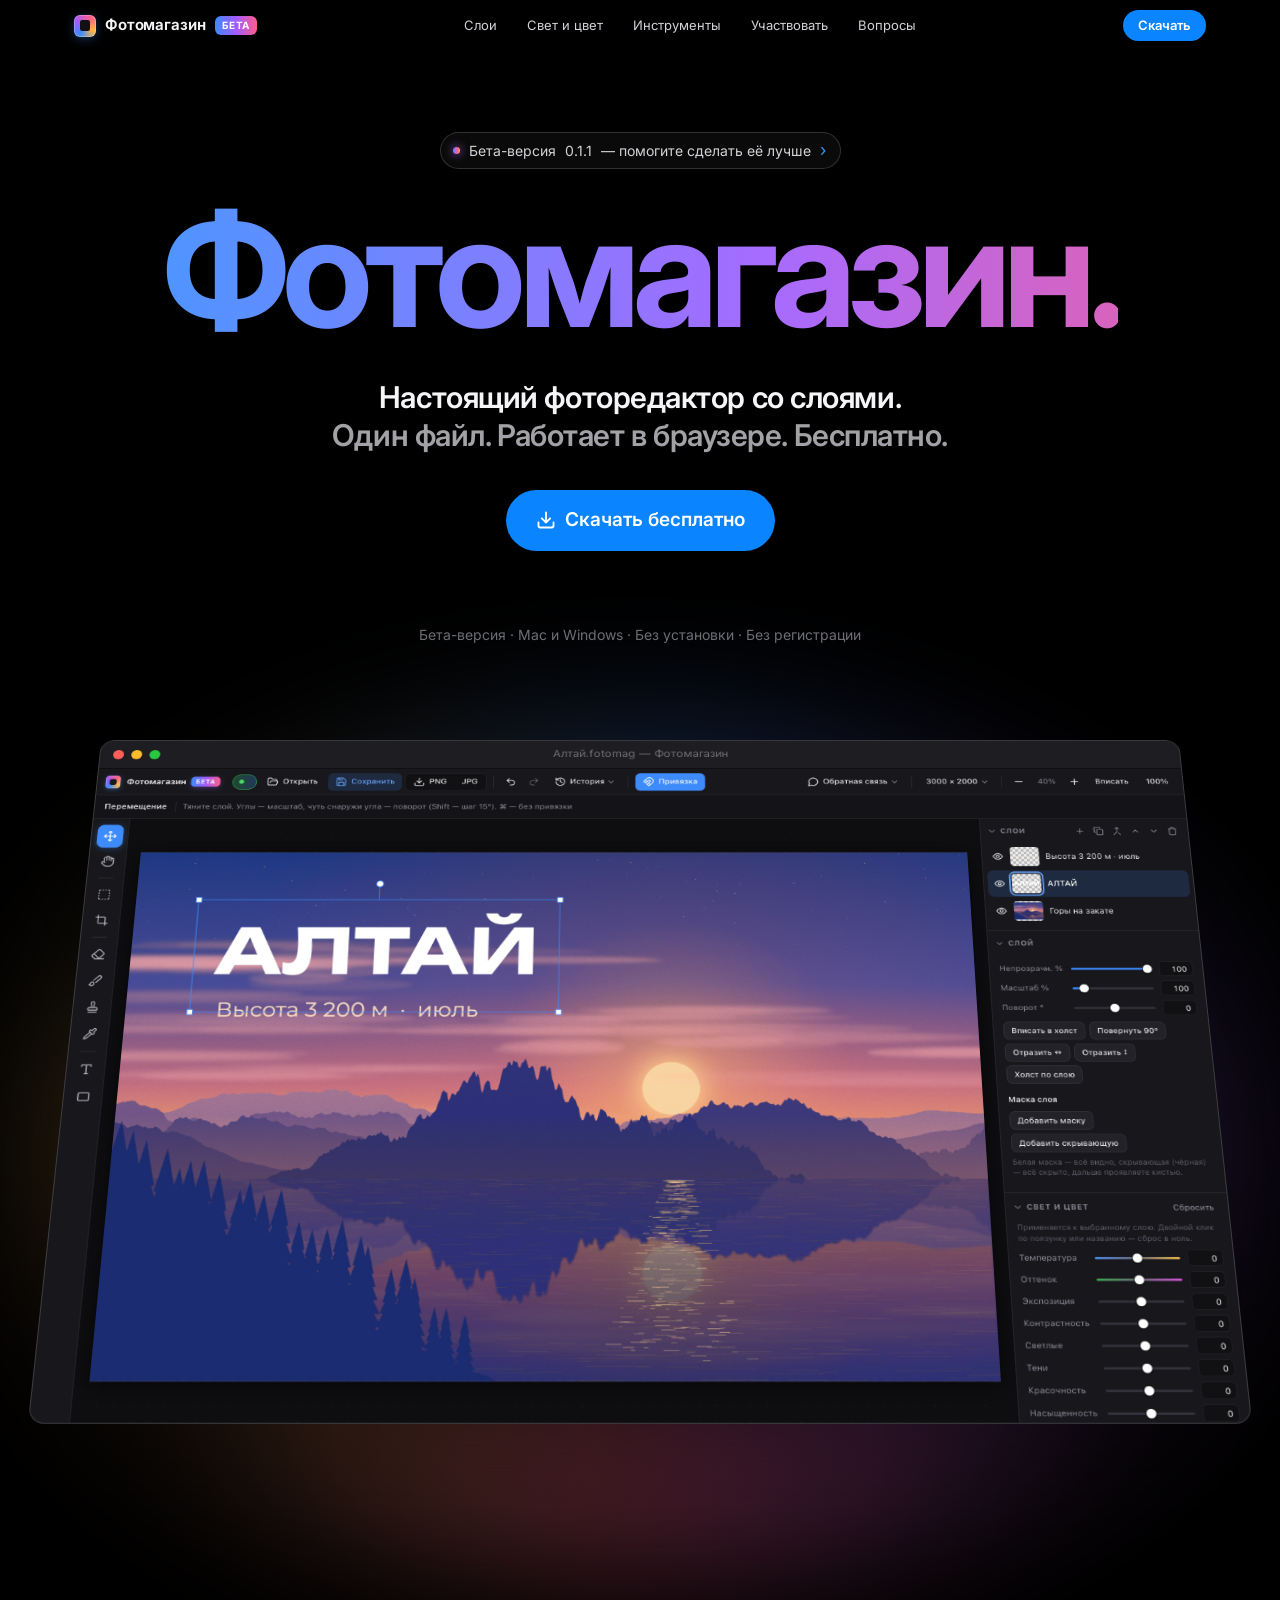
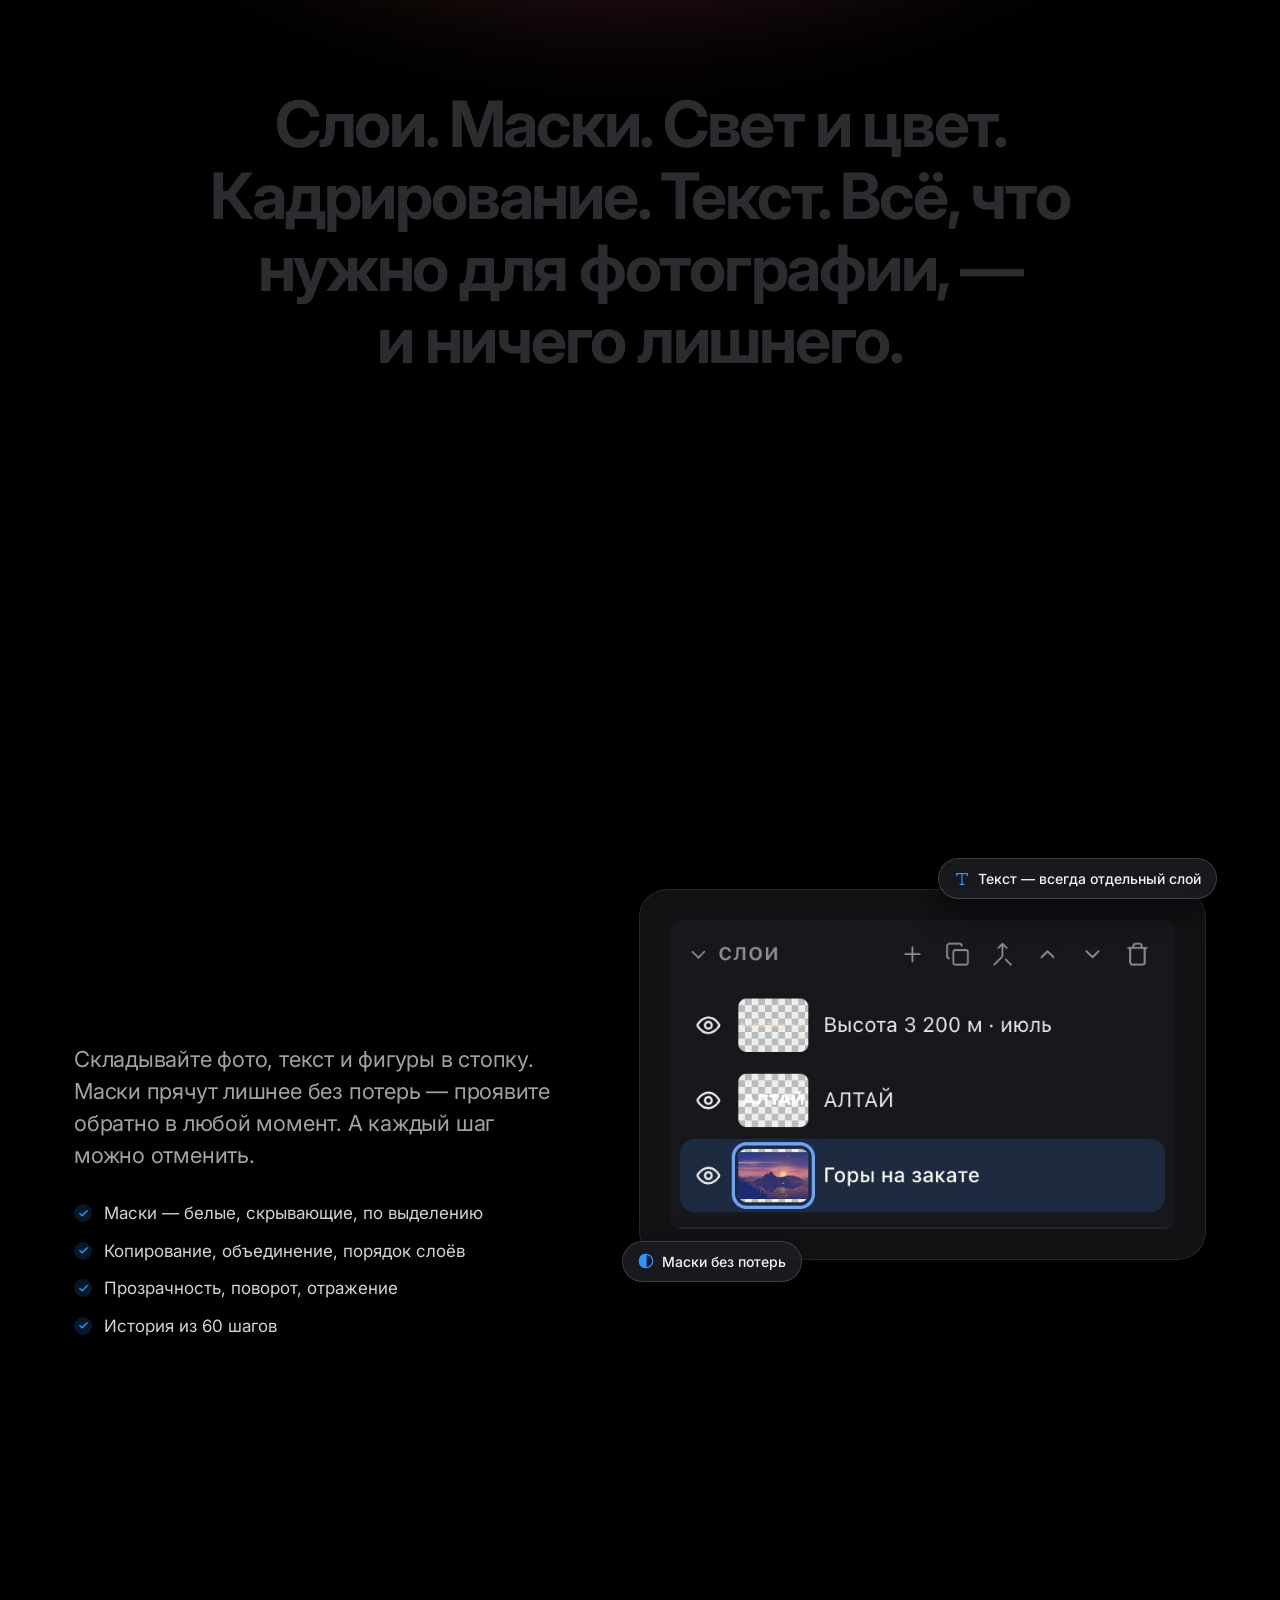
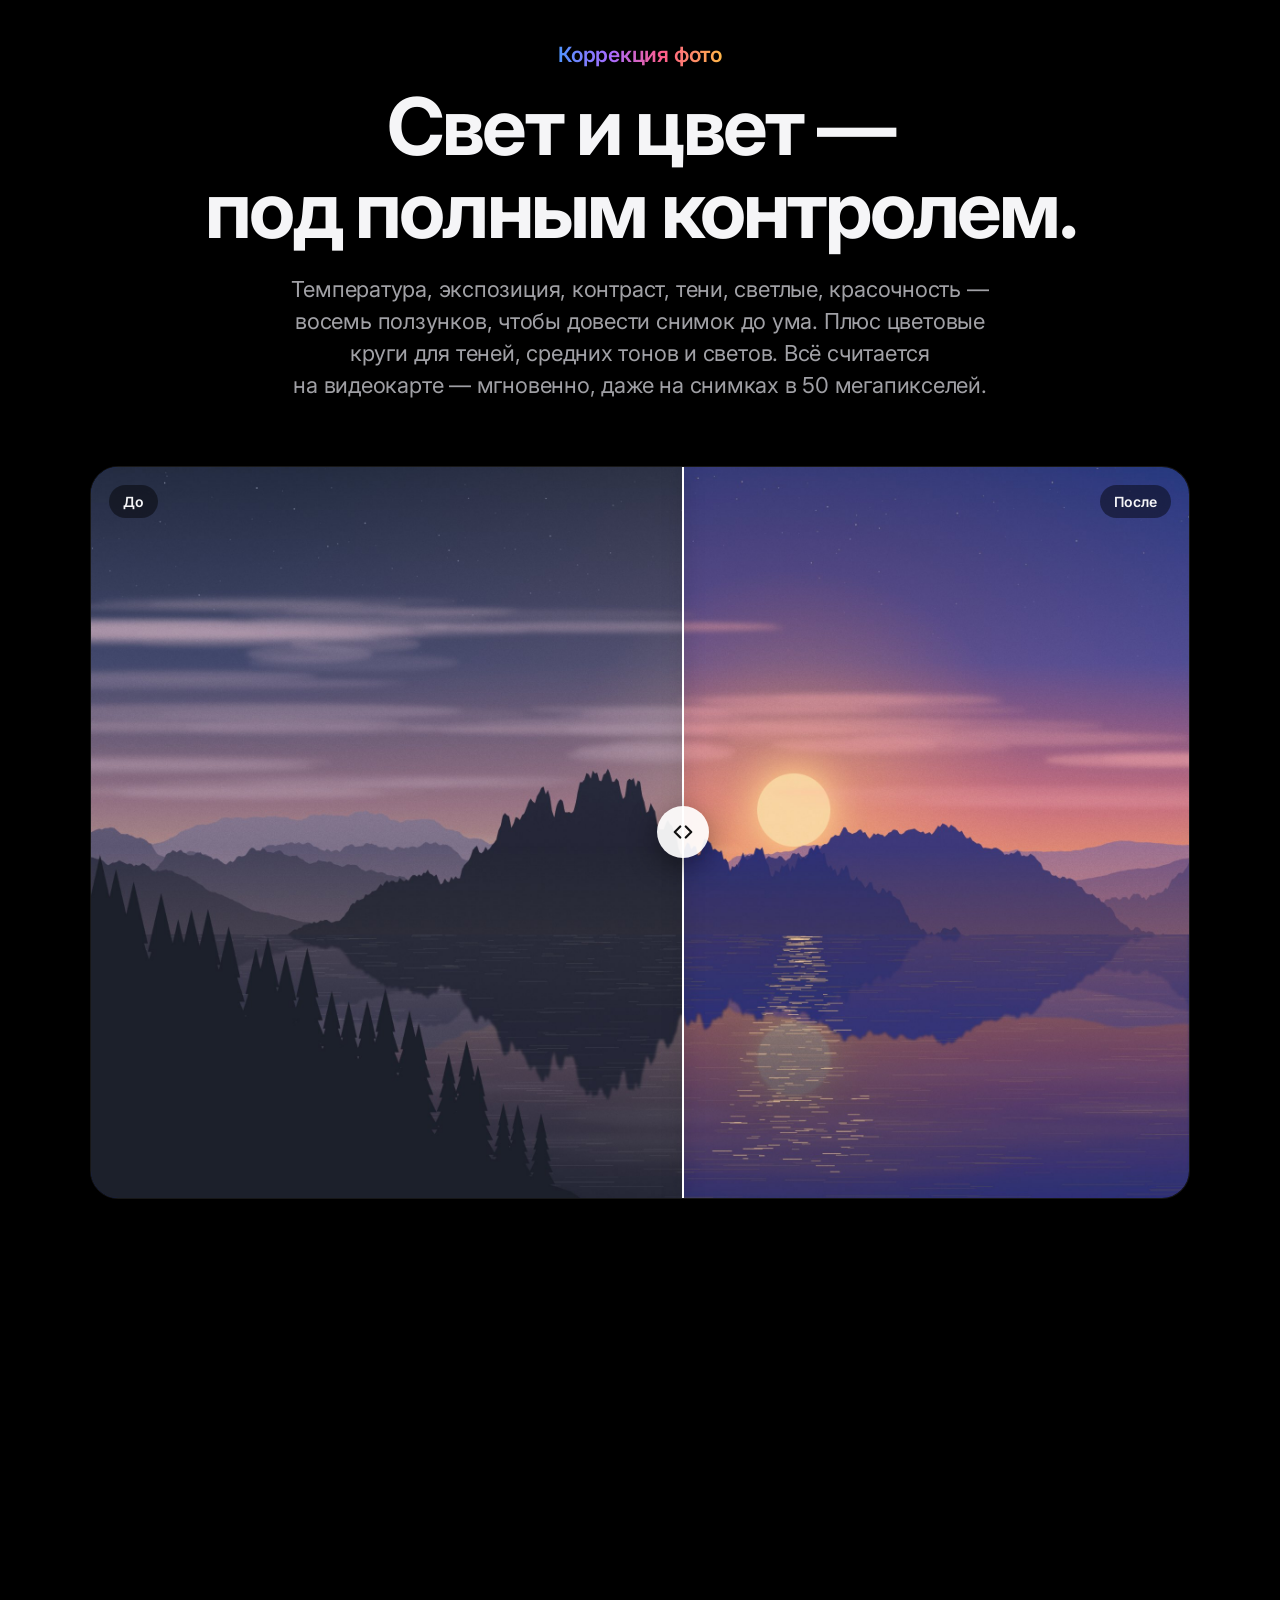
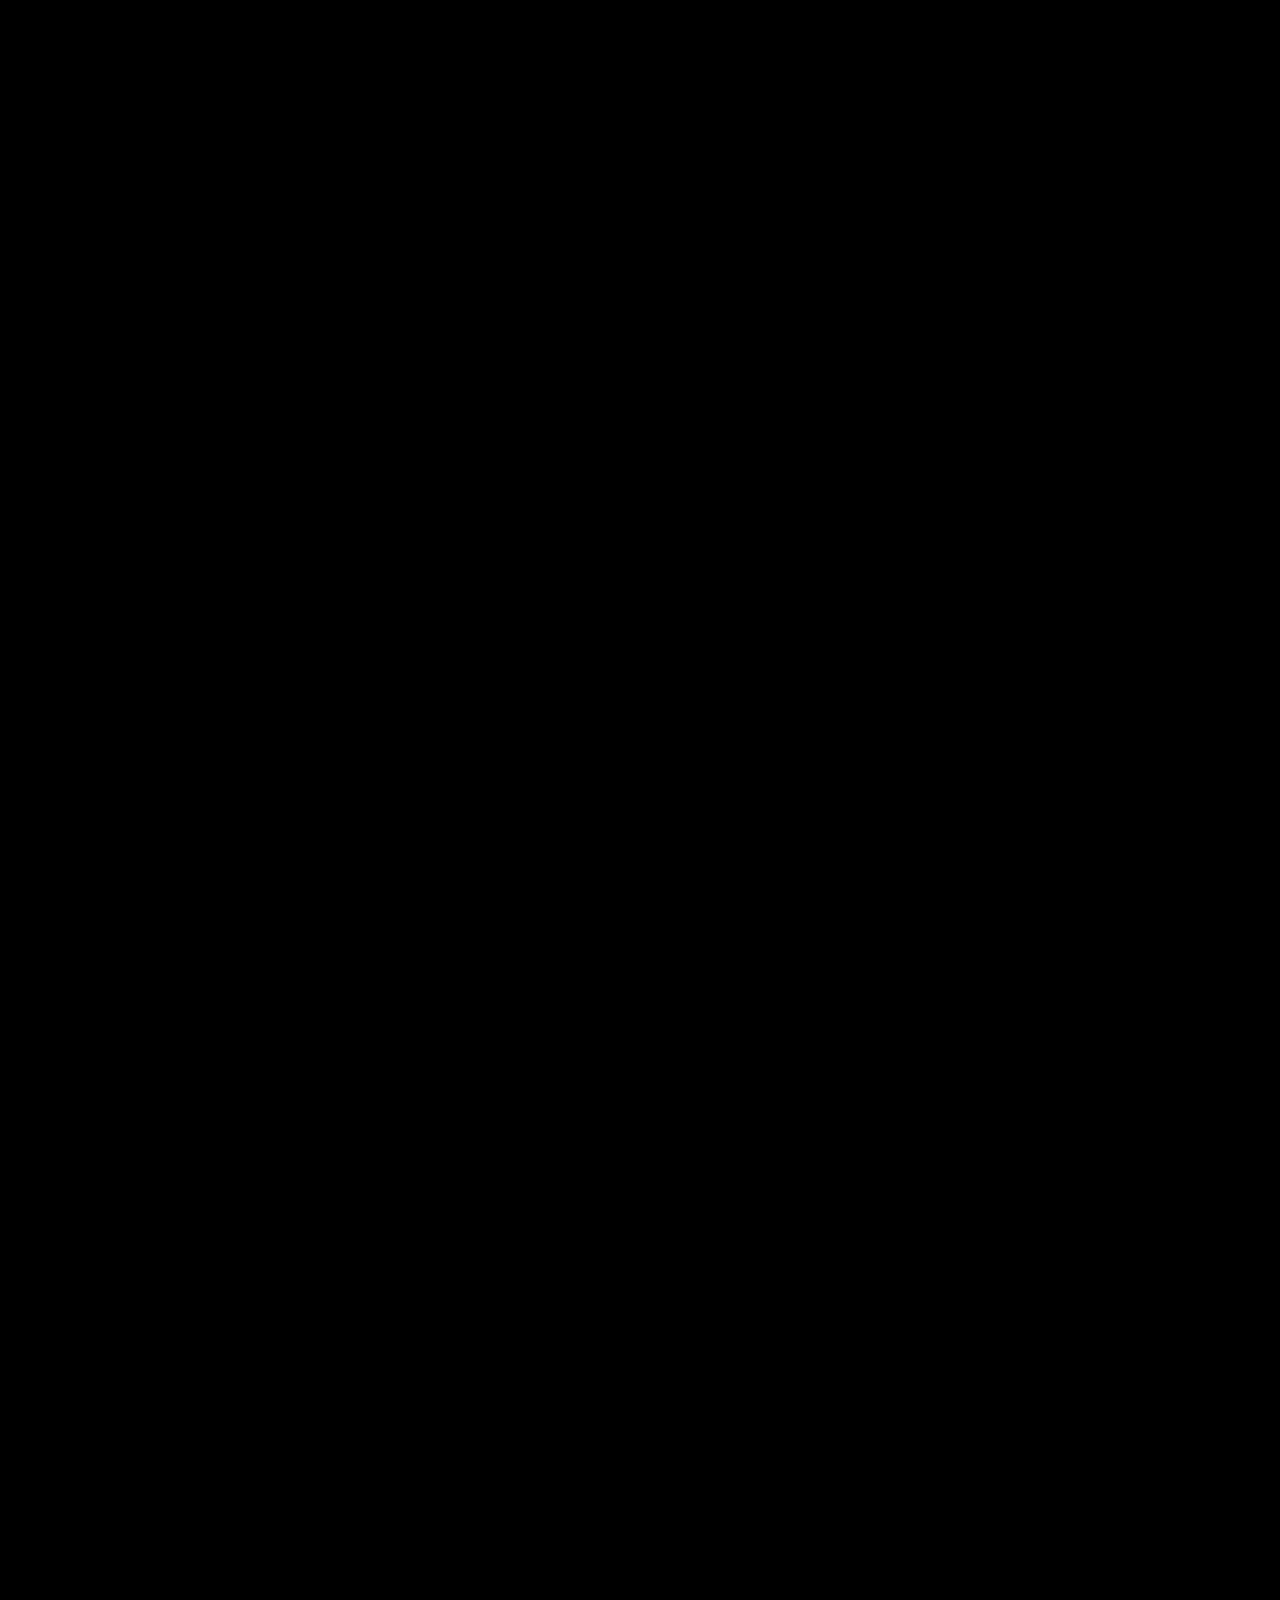
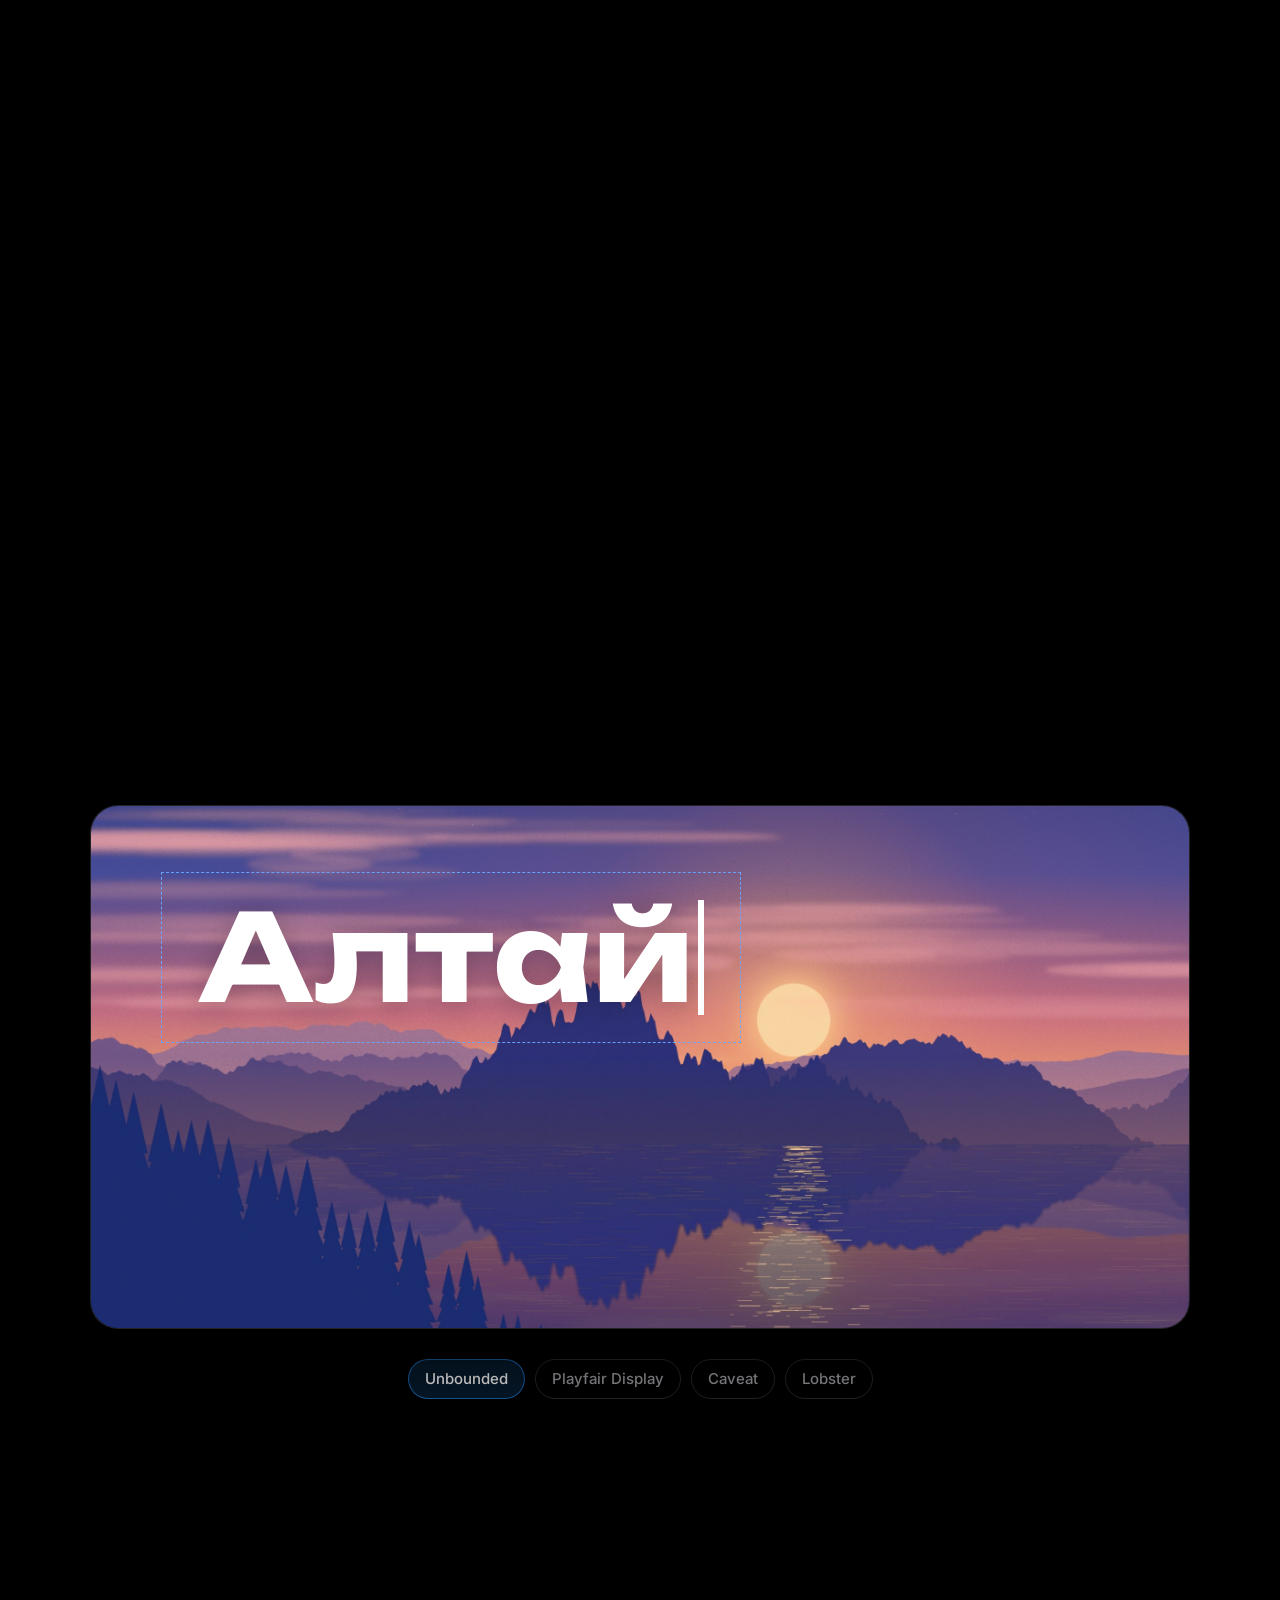
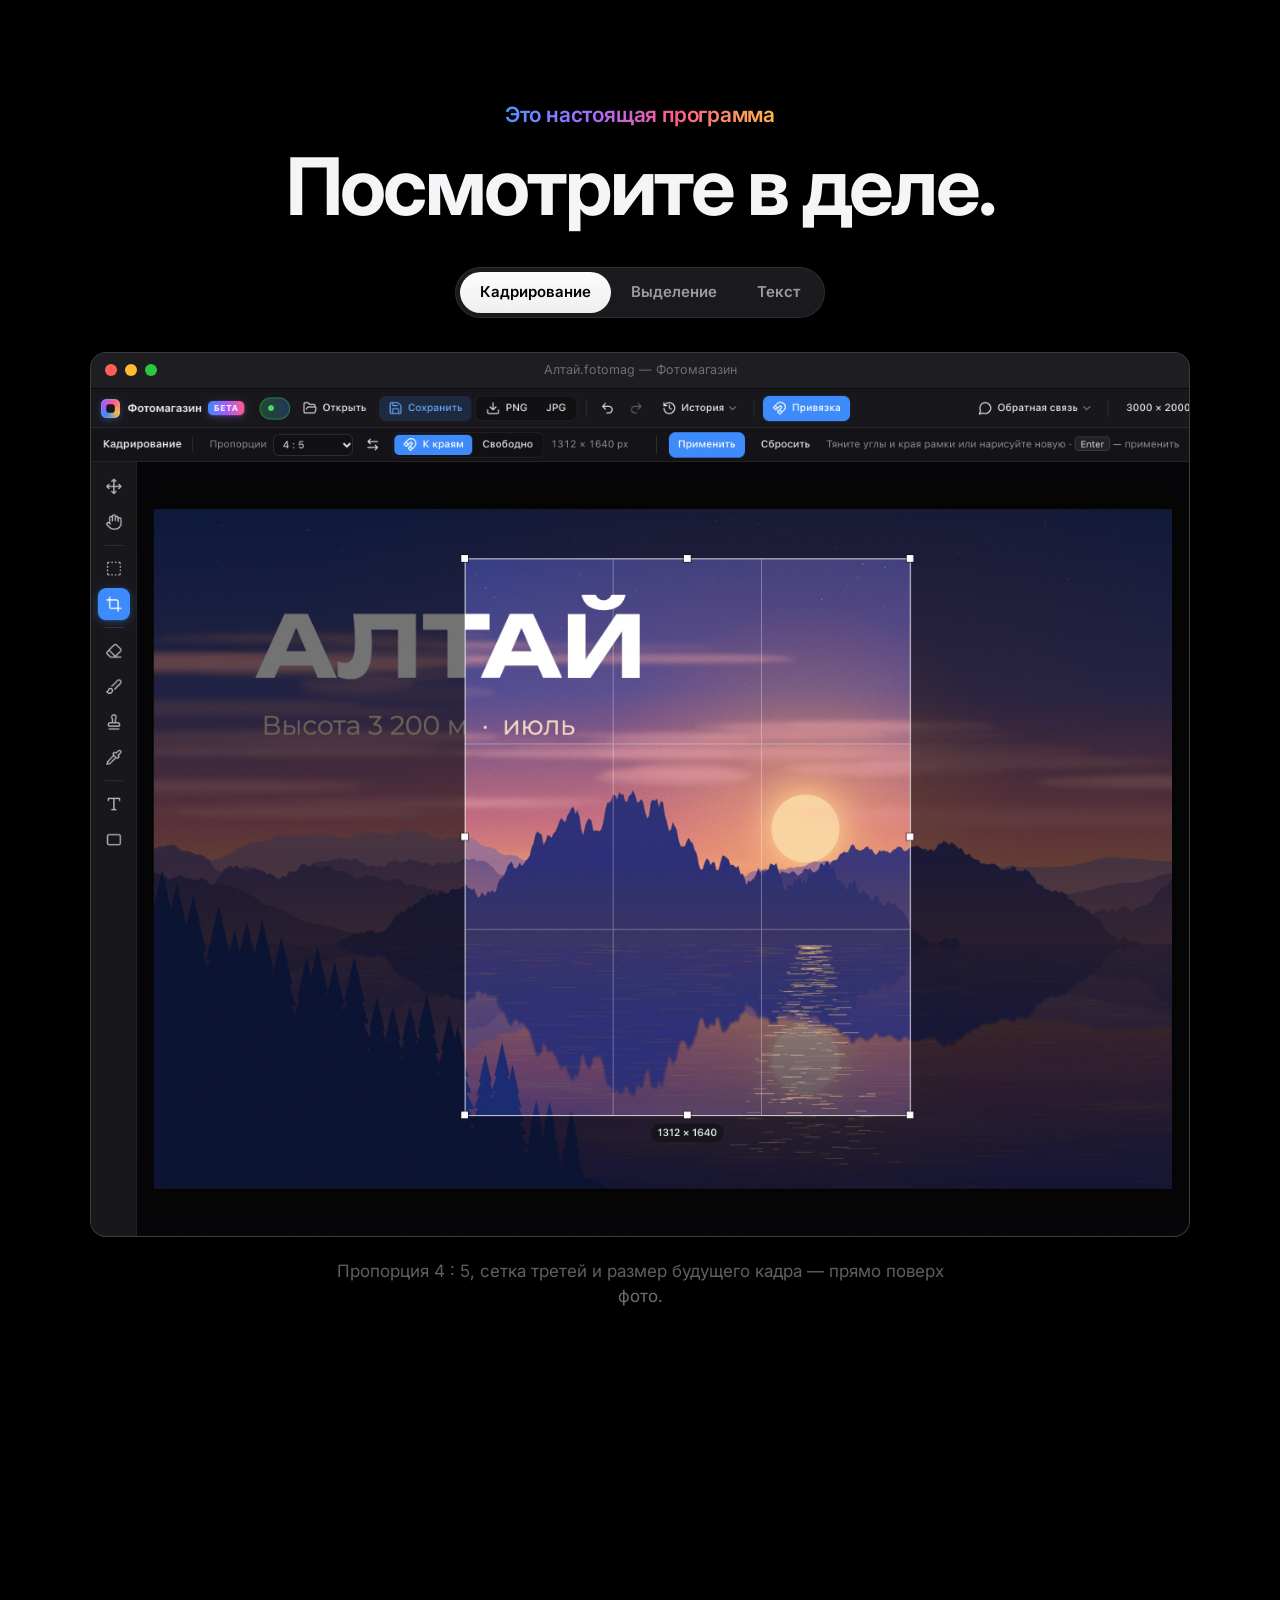
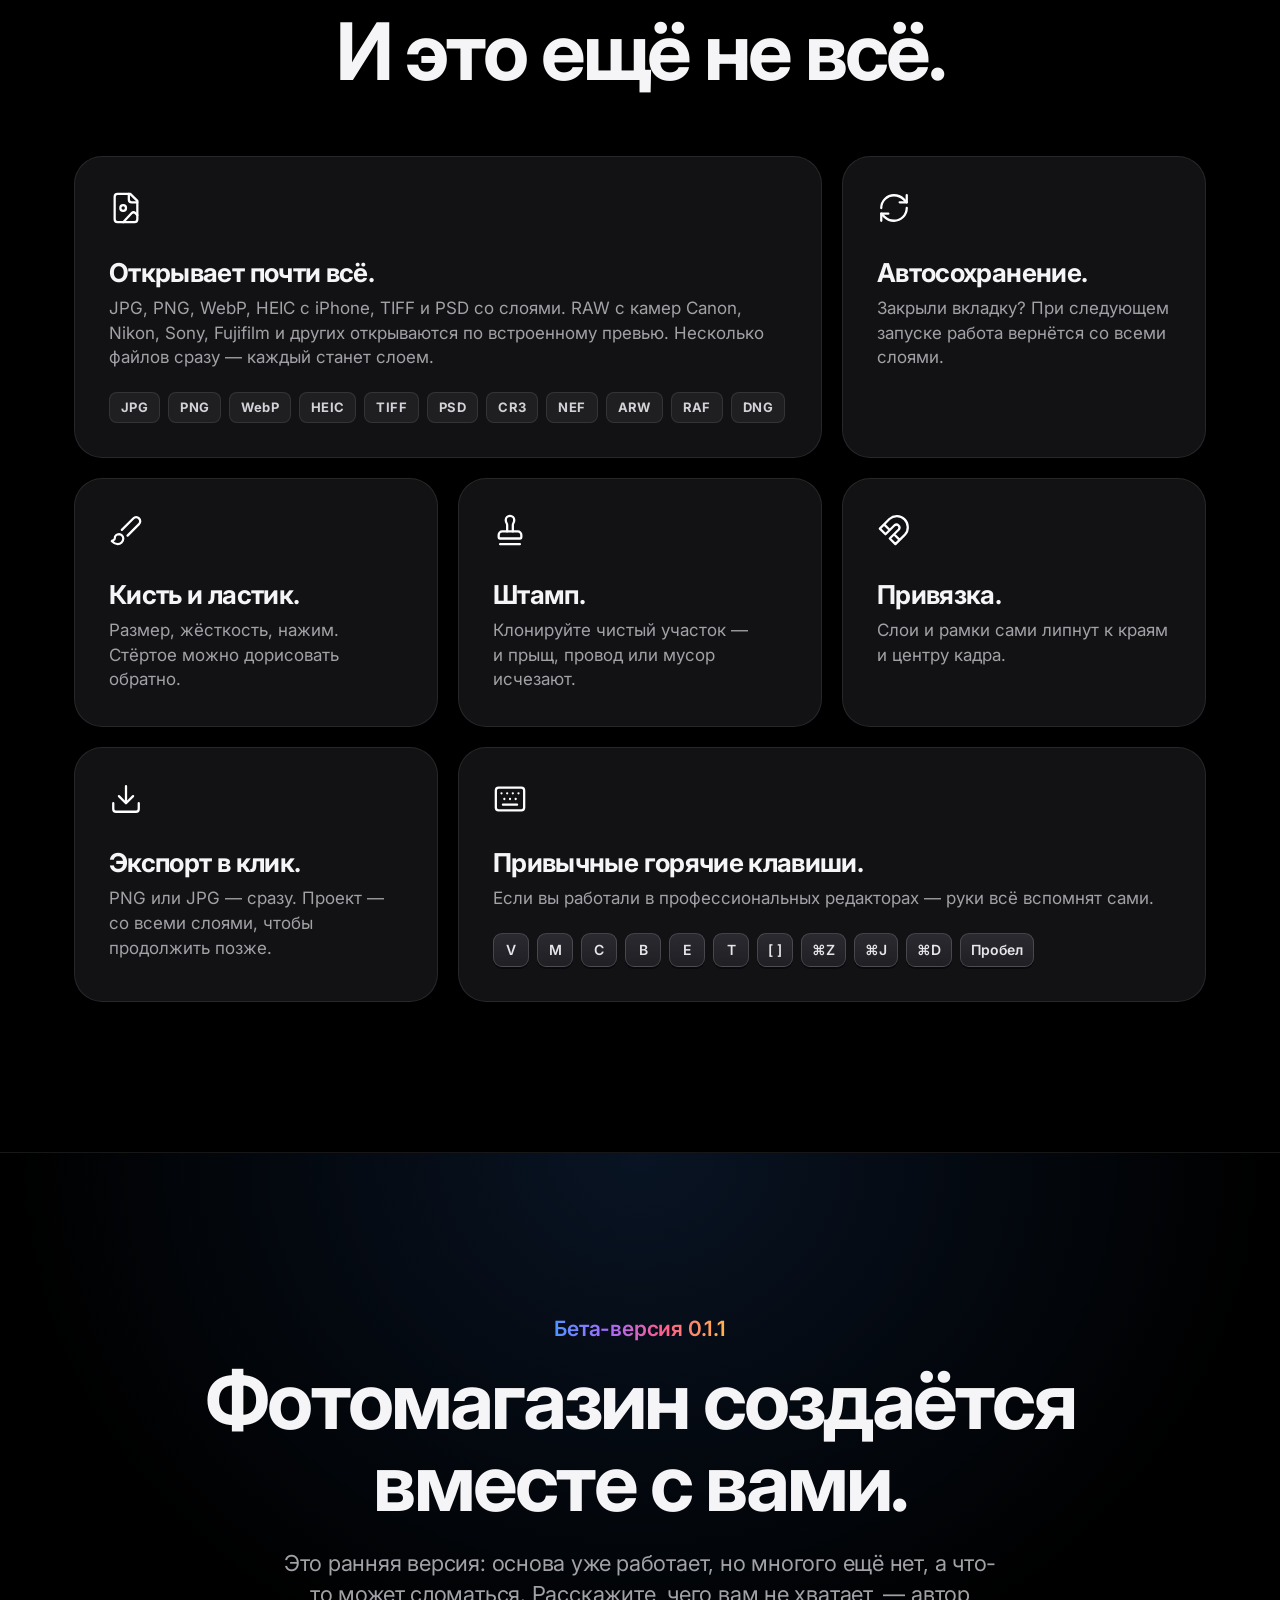
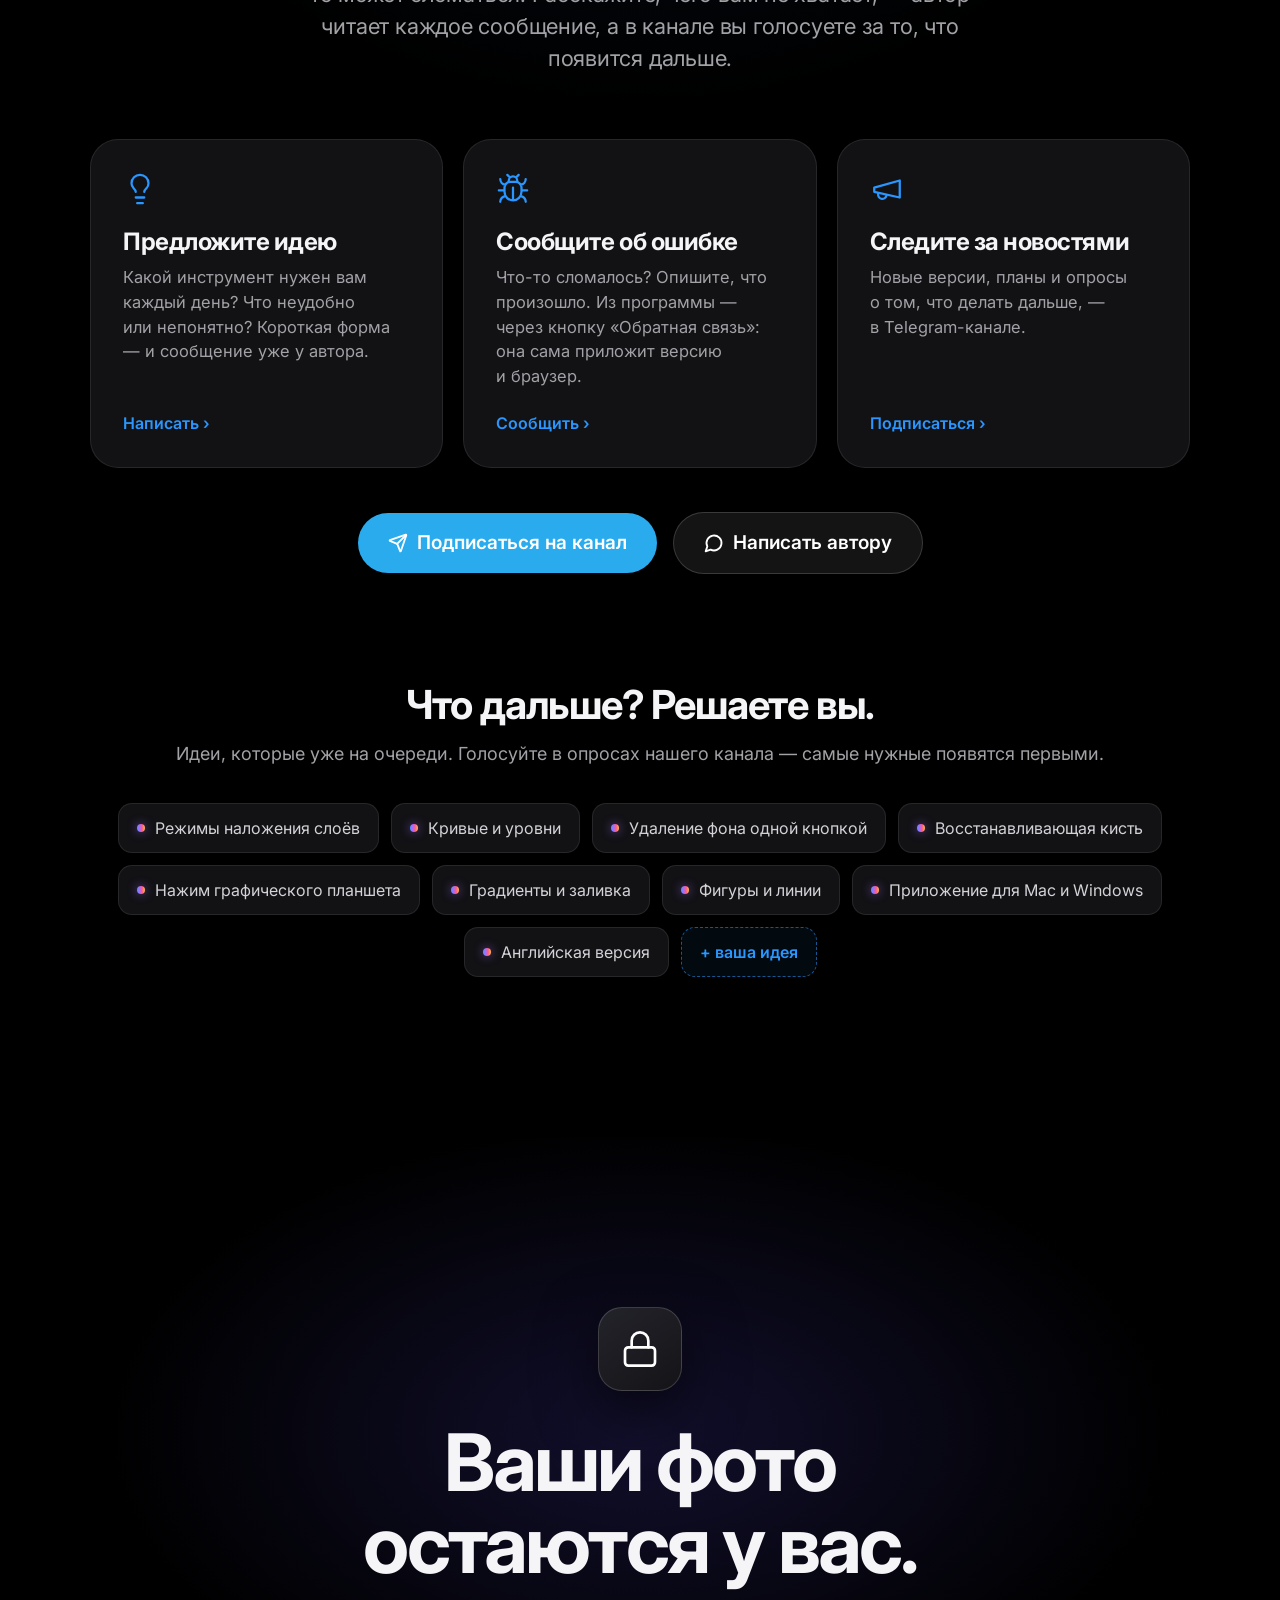
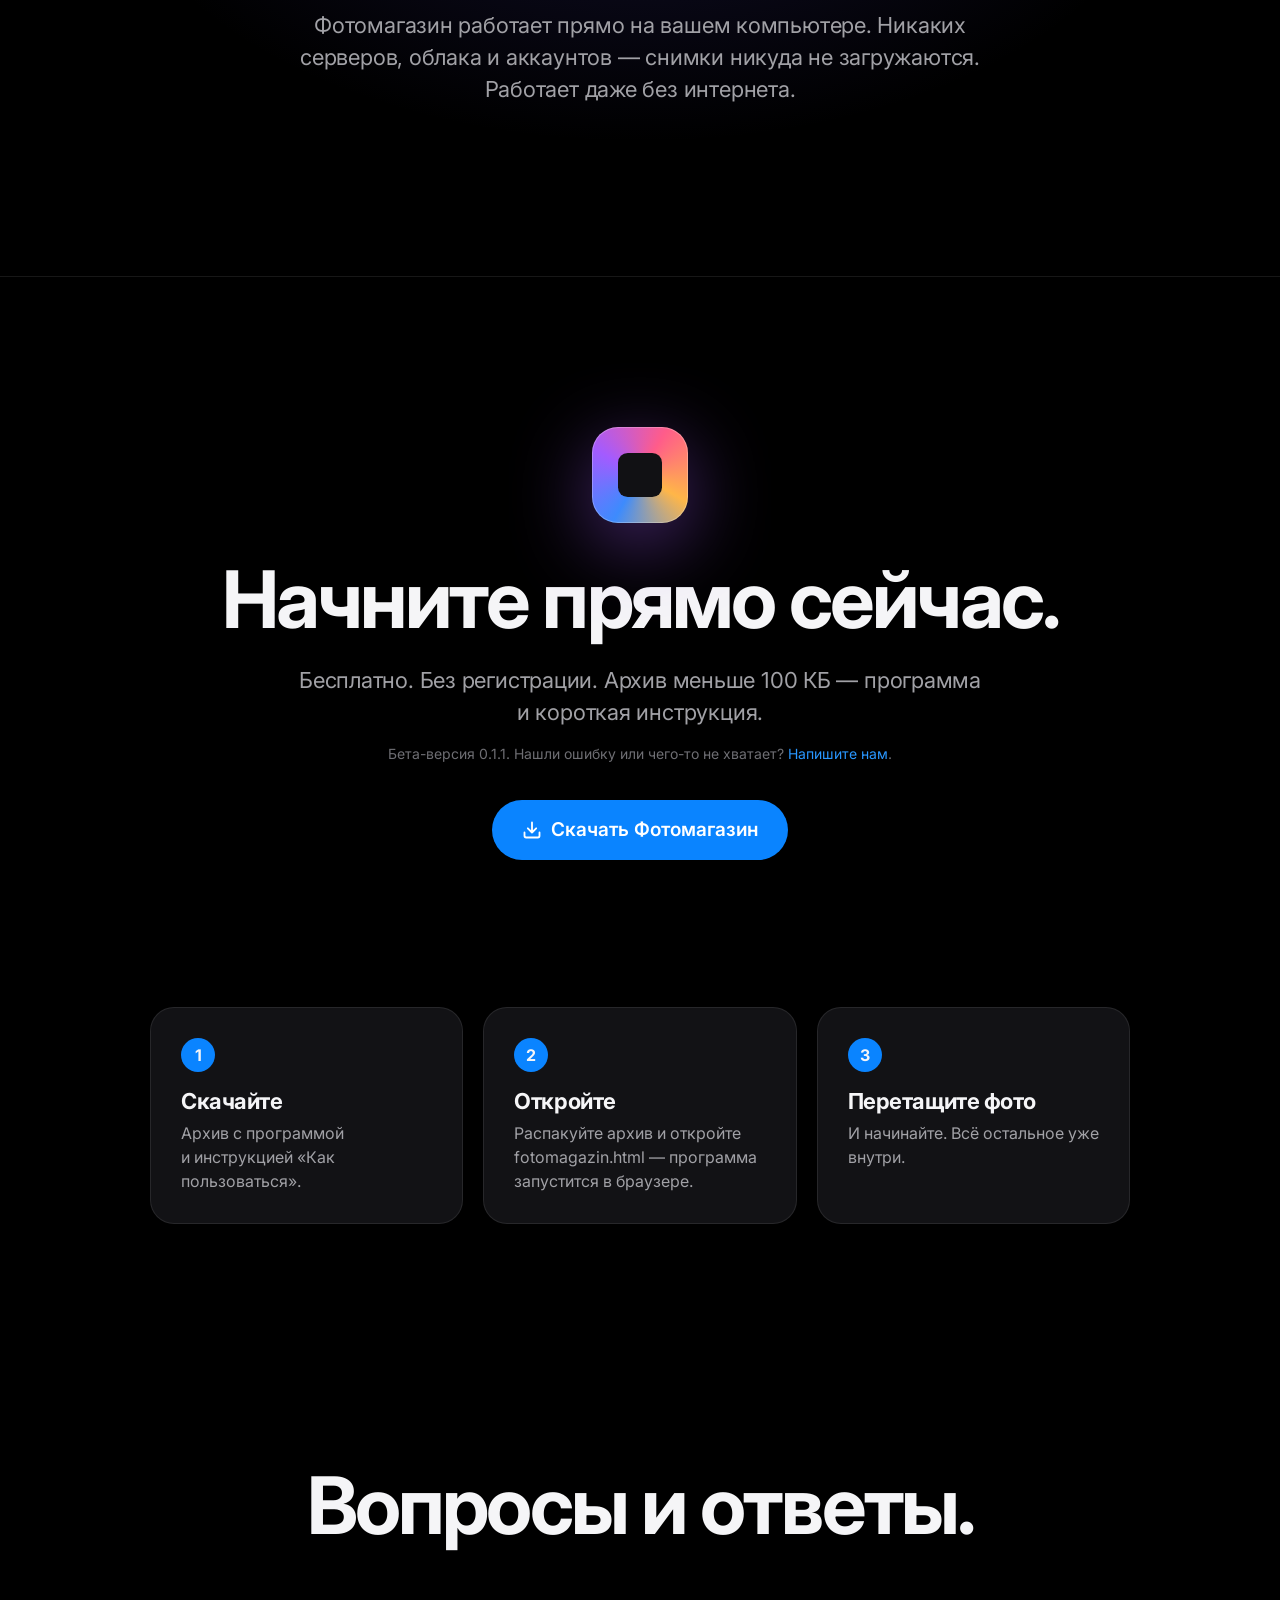
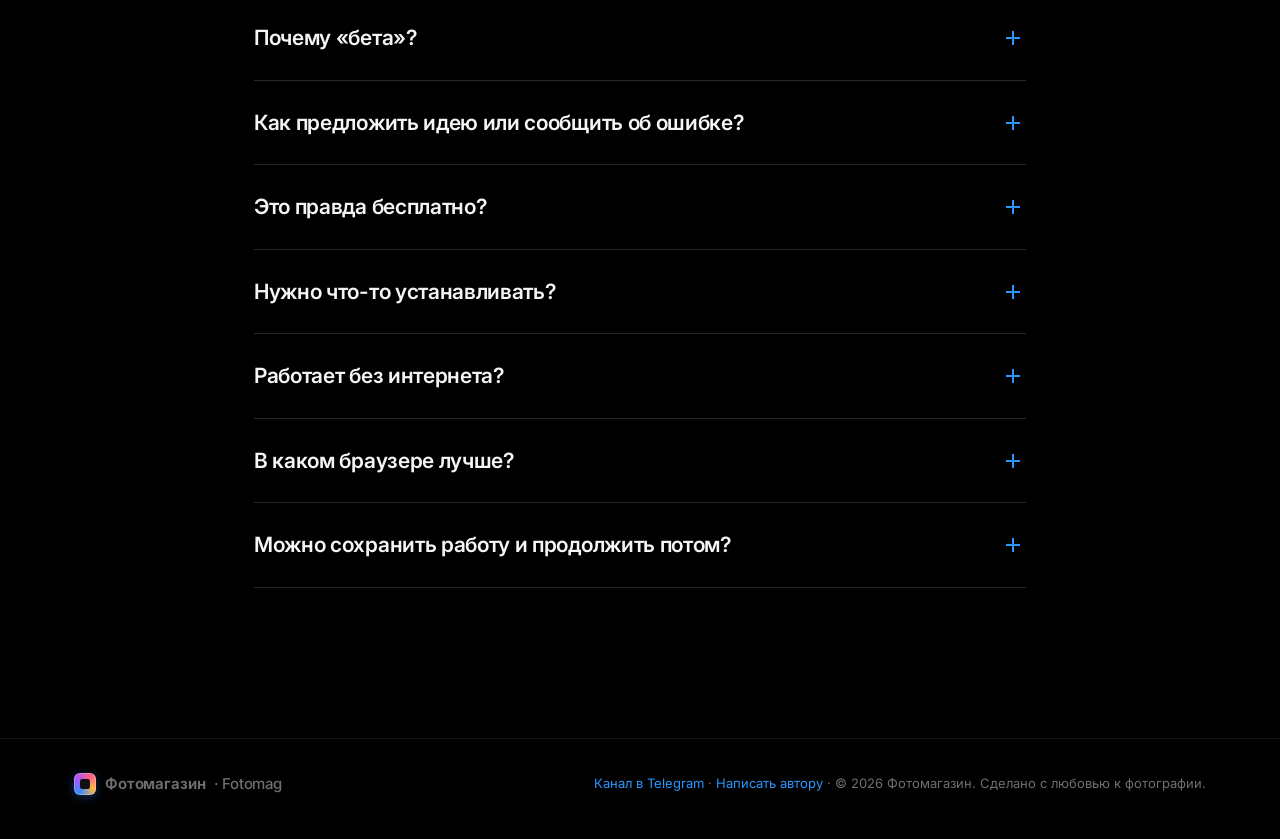
==== commit b107bdb4: "Сайт: скачивается архив с программой и инструкцией Кнопки «Скачать» отдают fotomagazin.zip (папка «Ф" ====
--- a/index.html
+++ b/index.html
@@ -25,7 +25,7 @@
     <div class="links">
       <a href="#layers">Слои</a><a href="#raw">Свет и цвет</a><a href="#crop">Инструменты</a><a href="#together">Участвовать</a><a href="#faq">Вопросы</a>
     </div>
-    <a class="btn btn-sm" href="https://github.com/fotomagazin/fotomagazin/releases/latest/download/fotomagazin.html">Скачать</a>
+    <a class="btn btn-sm" href="https://github.com/fotomagazin/fotomagazin/releases/latest/download/fotomagazin.zip">Скачать</a>
   </div>
 </nav>
 
@@ -36,7 +36,7 @@
     <h1 class="reveal" style="--d:.08s"><span class="grad">Фотомагазин.</span></h1>
     <p class="lead reveal" style="--d:.16s">Настоящий фоторедактор со&nbsp;слоями.<br><span>Один файл. Работает в&nbsp;браузере. Бесплатно.</span></p>
     <div class="cta reveal" style="--d:.24s">
-      <a class="btn btn-lg" href="https://github.com/fotomagazin/fotomagazin/releases/latest/download/fotomagazin.html">
+      <a class="btn btn-lg" href="https://github.com/fotomagazin/fotomagazin/releases/latest/download/fotomagazin.zip">
         <svg viewBox="0 0 24 24"><path d="M21 15v4a2 2 0 0 1-2 2H5a2 2 0 0 1-2-2v-4M7 10l5 5 5-5M12 15V3"/></svg>Скачать бесплатно</a>
     </div>
     <p class="dl-count" hidden><svg viewBox="0 0 24 24"><path d="M21 15v4a2 2 0 0 1-2 2H5a2 2 0 0 1-2-2v-4M7 10l5 5 5-5M12 15V3"/></svg><b>0</b>&nbsp;<span>скачиваний</span></p>
@@ -253,16 +253,16 @@
   <div class="wrap center">
     <i class="logo big reveal"></i>
     <h2 class="reveal" style="--d:.05s">Начните прямо сейчас.</h2>
-    <p class="body narrow reveal" style="--d:.1s">Бесплатно. Без регистрации. Один файл весом меньше 200&nbsp;КБ.</p>
+    <p class="body narrow reveal" style="--d:.1s">Бесплатно. Без регистрации. Архив меньше 100&nbsp;КБ — программа и&nbsp;короткая инструкция.</p>
     <p class="fine reveal" style="--d:.12s">Бета-версия <span data-ver>0.1.1</span>. Нашли ошибку или&nbsp;чего-то не&nbsp;хватает? <a class="inl" data-form="idea" href="#together">Напишите нам</a>.</p>
     <div class="cta reveal" style="--d:.15s">
-      <a class="btn btn-lg" href="https://github.com/fotomagazin/fotomagazin/releases/latest/download/fotomagazin.html">
+      <a class="btn btn-lg" href="https://github.com/fotomagazin/fotomagazin/releases/latest/download/fotomagazin.zip">
         <svg viewBox="0 0 24 24"><path d="M21 15v4a2 2 0 0 1-2 2H5a2 2 0 0 1-2-2v-4M7 10l5 5 5-5M12 15V3"/></svg>Скачать Фотомагазин</a>
     </div>
     <p class="dl-count" hidden><svg viewBox="0 0 24 24"><path d="M21 15v4a2 2 0 0 1-2 2H5a2 2 0 0 1-2-2v-4M7 10l5 5 5-5M12 15V3"/></svg><b>0</b>&nbsp;<span>скачиваний</span></p>
     <ol class="steps">
-      <li class="reveal"><b>1</b><h3>Скачайте</h3><p>Это один файл — fotomagazin.html.</p></li>
-      <li class="reveal" style="--d:.08s"><b>2</b><h3>Откройте</h3><p>Двойной клик — программа запустится в&nbsp;браузере.</p></li>
+      <li class="reveal"><b>1</b><h3>Скачайте</h3><p>Архив с&nbsp;программой и&nbsp;инструкцией «Как пользоваться».</p></li>
+      <li class="reveal" style="--d:.08s"><b>2</b><h3>Откройте</h3><p>Распакуйте архив и&nbsp;откройте fotomagazin.html — программа запустится в&nbsp;браузере.</p></li>
       <li class="reveal" style="--d:.16s"><b>3</b><h3>Перетащите фото</h3><p>И&nbsp;начинайте. Всё остальное уже внутри.</p></li>
     </ol>
   </div>
@@ -275,7 +275,7 @@
     <details class="reveal"><summary>Почему «бета»?</summary><p>Фотомагазин только начинает свой путь. Всё, что описано на&nbsp;этой странице, уже работает, но&nbsp;программа ещё развивается: будут появляться новые инструменты, а&nbsp;иногда — встречаться ошибки. Ваши отзывы помогают решить, что делать в&nbsp;первую очередь.</p></details>
     <details class="reveal"><summary>Как предложить идею или&nbsp;сообщить об&nbsp;ошибке?</summary><p>Через <a class="inl" data-form="idea" href="#together">короткую форму</a> или нашего <a class="inl" data-tg="bot" href="#together">Telegram-бота</a> — сообщение придёт напрямую автору. Или прямо из&nbsp;программы: кнопка «Обратная связь» в&nbsp;верхней панели. А&nbsp;новости об&nbsp;обновлениях и&nbsp;опросы — в&nbsp;нашем <a class="inl" data-tg="channel" href="#together">Telegram-канале</a>.</p></details>
     <details class="reveal"><summary>Это правда бесплатно?</summary><p>Да. Без пробного периода, подписок и&nbsp;рекламы.</p></details>
-    <details class="reveal"><summary>Нужно что-то устанавливать?</summary><p>Нет. Фотомагазин — это один файл. Откройте его двойным кликом, и&nbsp;он запустится в&nbsp;браузере, как обычная программа.</p></details>
+    <details class="reveal"><summary>Нужно что-то устанавливать?</summary><p>Нет. Скачайте архив, распакуйте его двойным кликом и&nbsp;откройте fotomagazin.html — программа запустится в&nbsp;браузере, как обычная. Вся программа — это один этот файл, а&nbsp;рядом лежит короткая инструкция.</p></details>
     <details class="reveal"><summary>Работает без интернета?</summary><p>Да, всё основное работает офлайн. Интернет нужен только чтобы подгрузить шрифты для&nbsp;текста и&nbsp;при&nbsp;первом открытии PSD, TIFF или&nbsp;HEIC.</p></details>
     <details class="reveal"><summary>В каком браузере лучше?</summary><p>Лучше всего — в&nbsp;Google Chrome или&nbsp;Microsoft Edge на&nbsp;Mac и&nbsp;Windows.</p></details>
     <details class="reveal"><summary>Можно сохранить работу и&nbsp;продолжить потом?</summary><p>Да. «Сохранить» записывает проект в&nbsp;файл .fotomag со&nbsp;всеми слоями, масками и&nbsp;коррекциями. А&nbsp;автосохранение подстрахует, если вкладка закроется.</p></details>
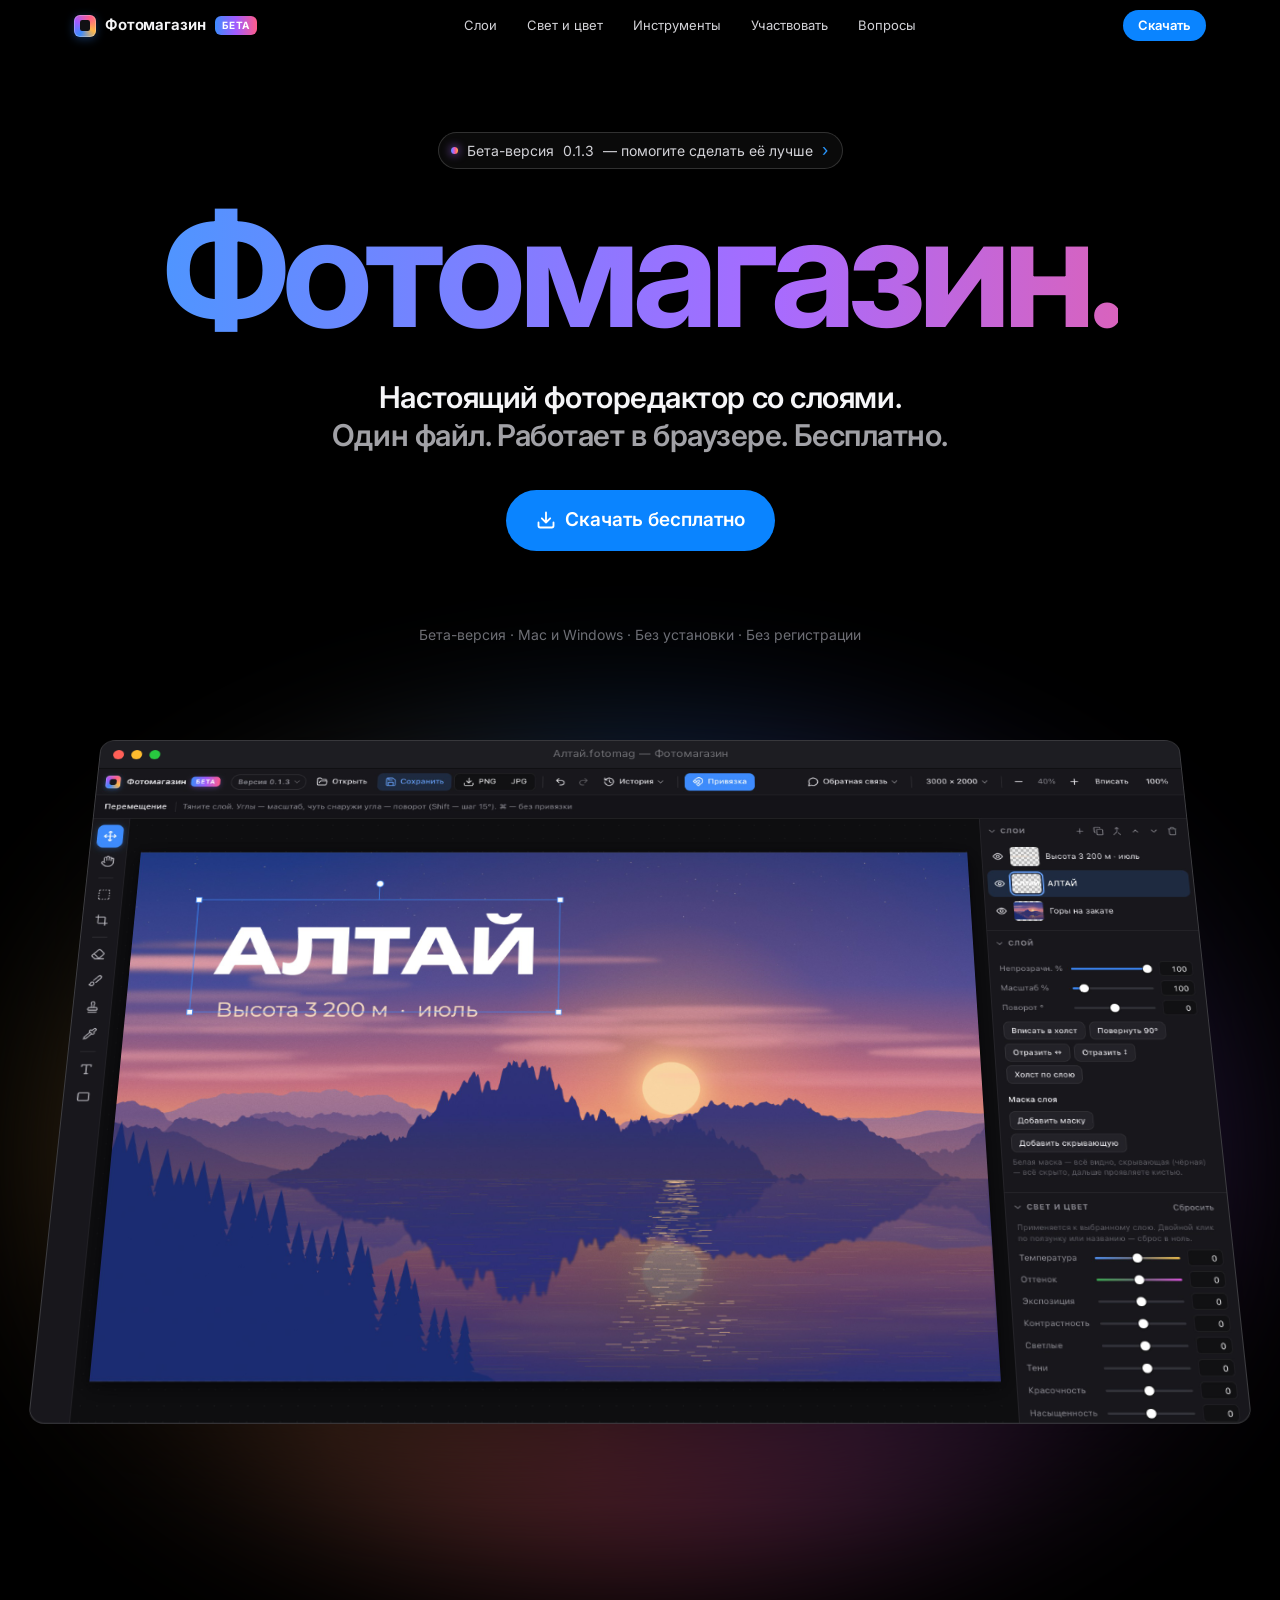
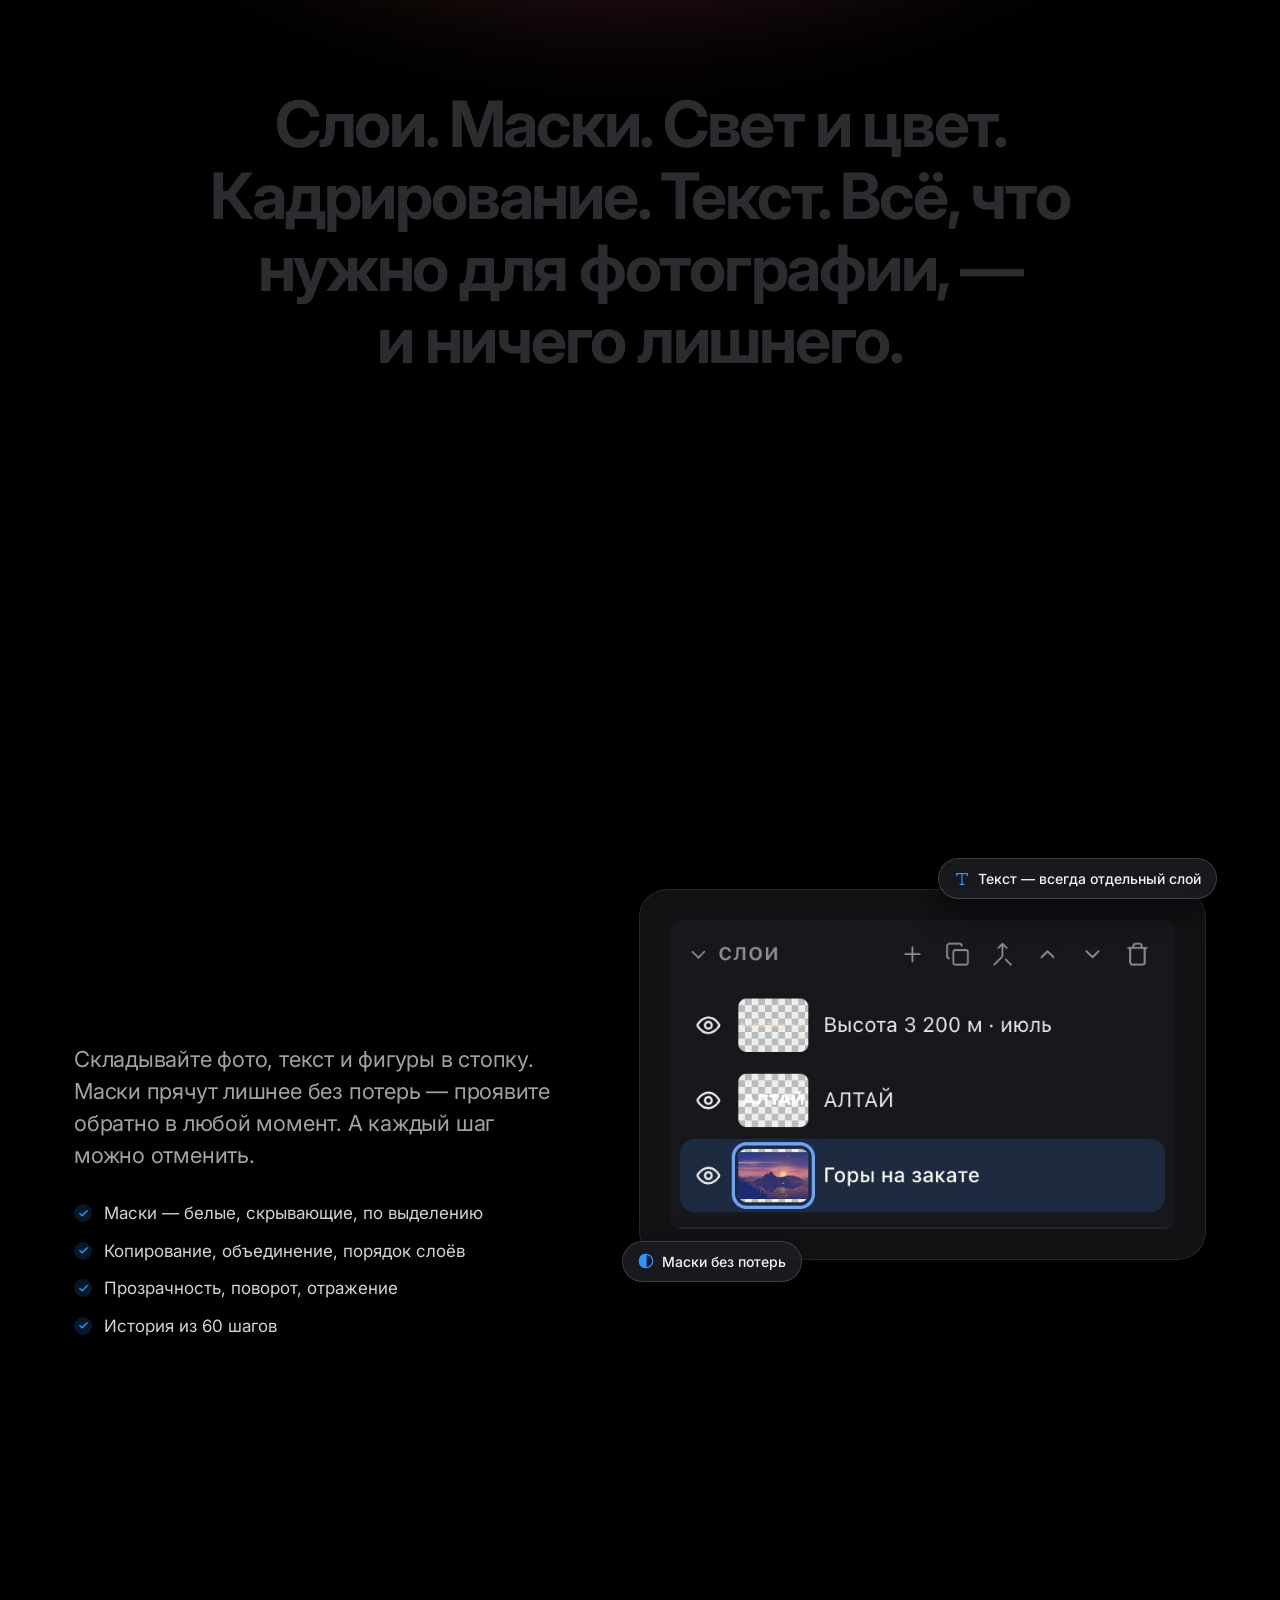
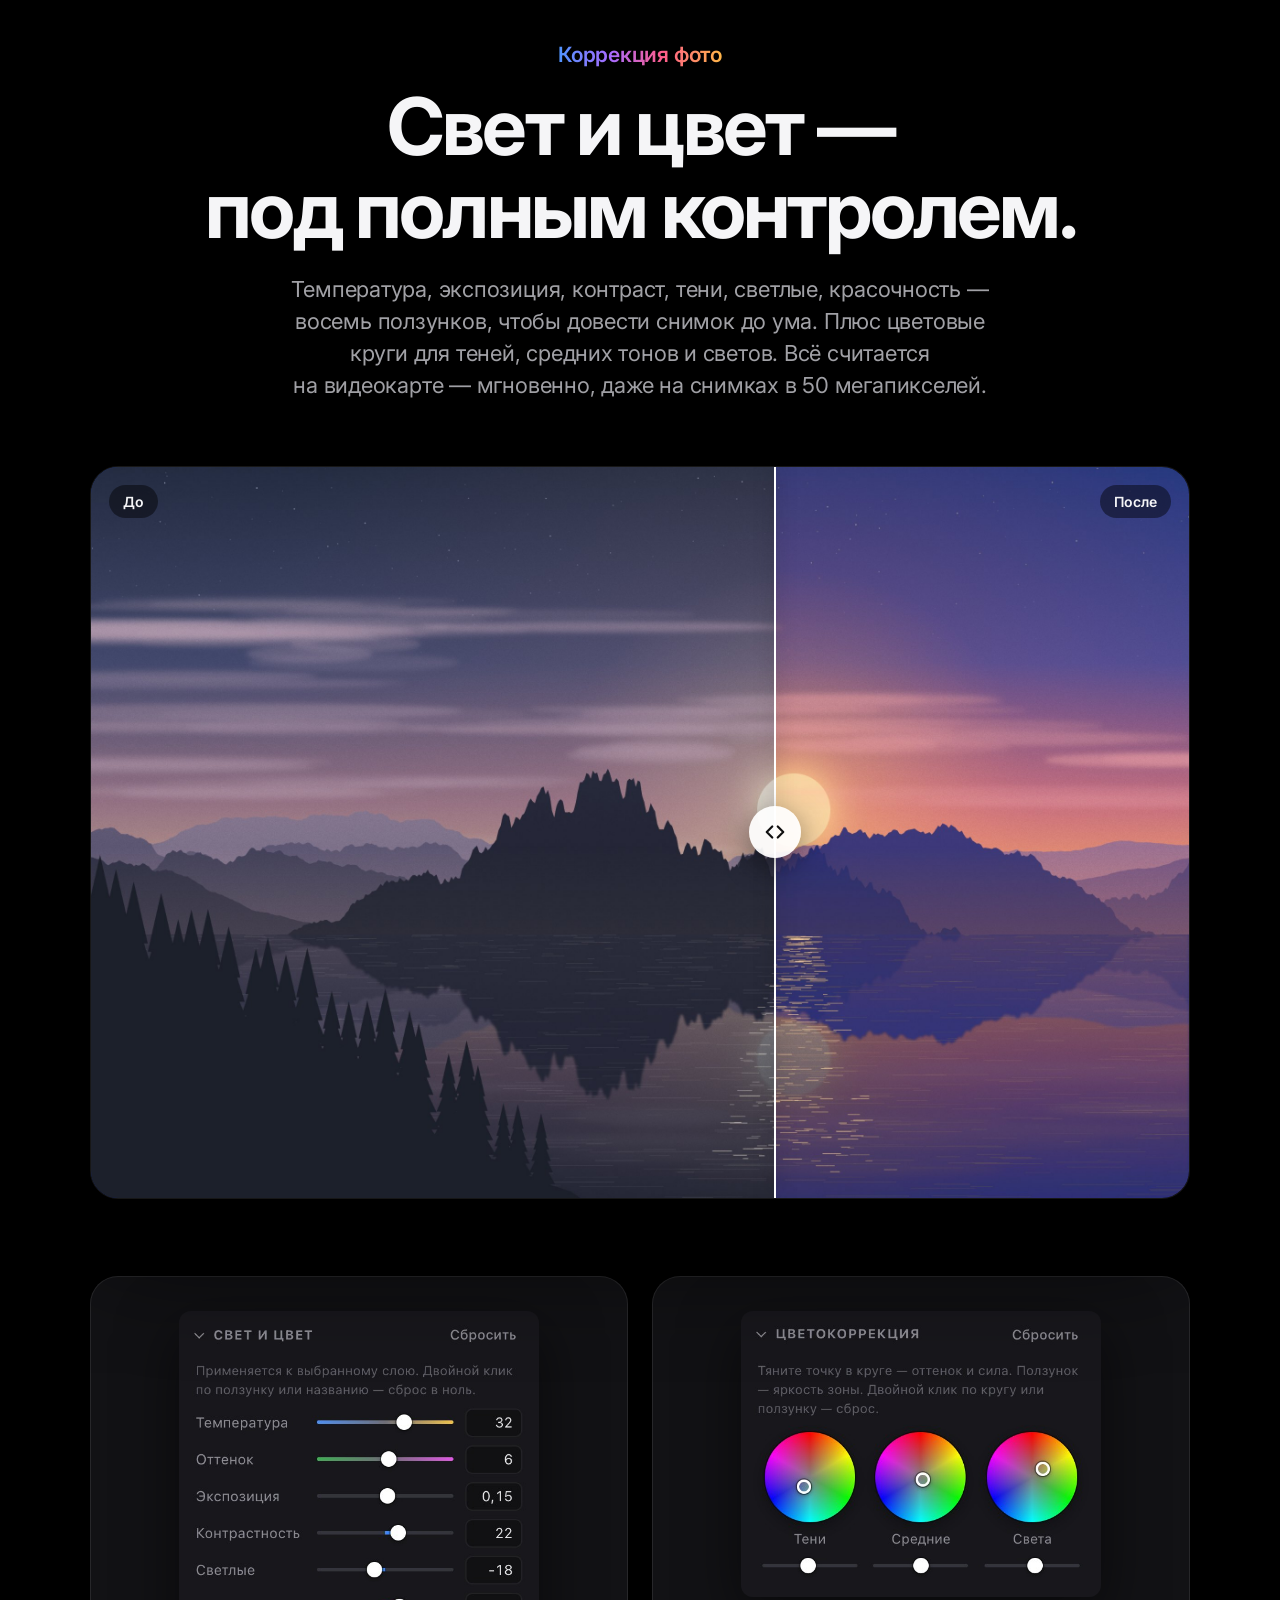
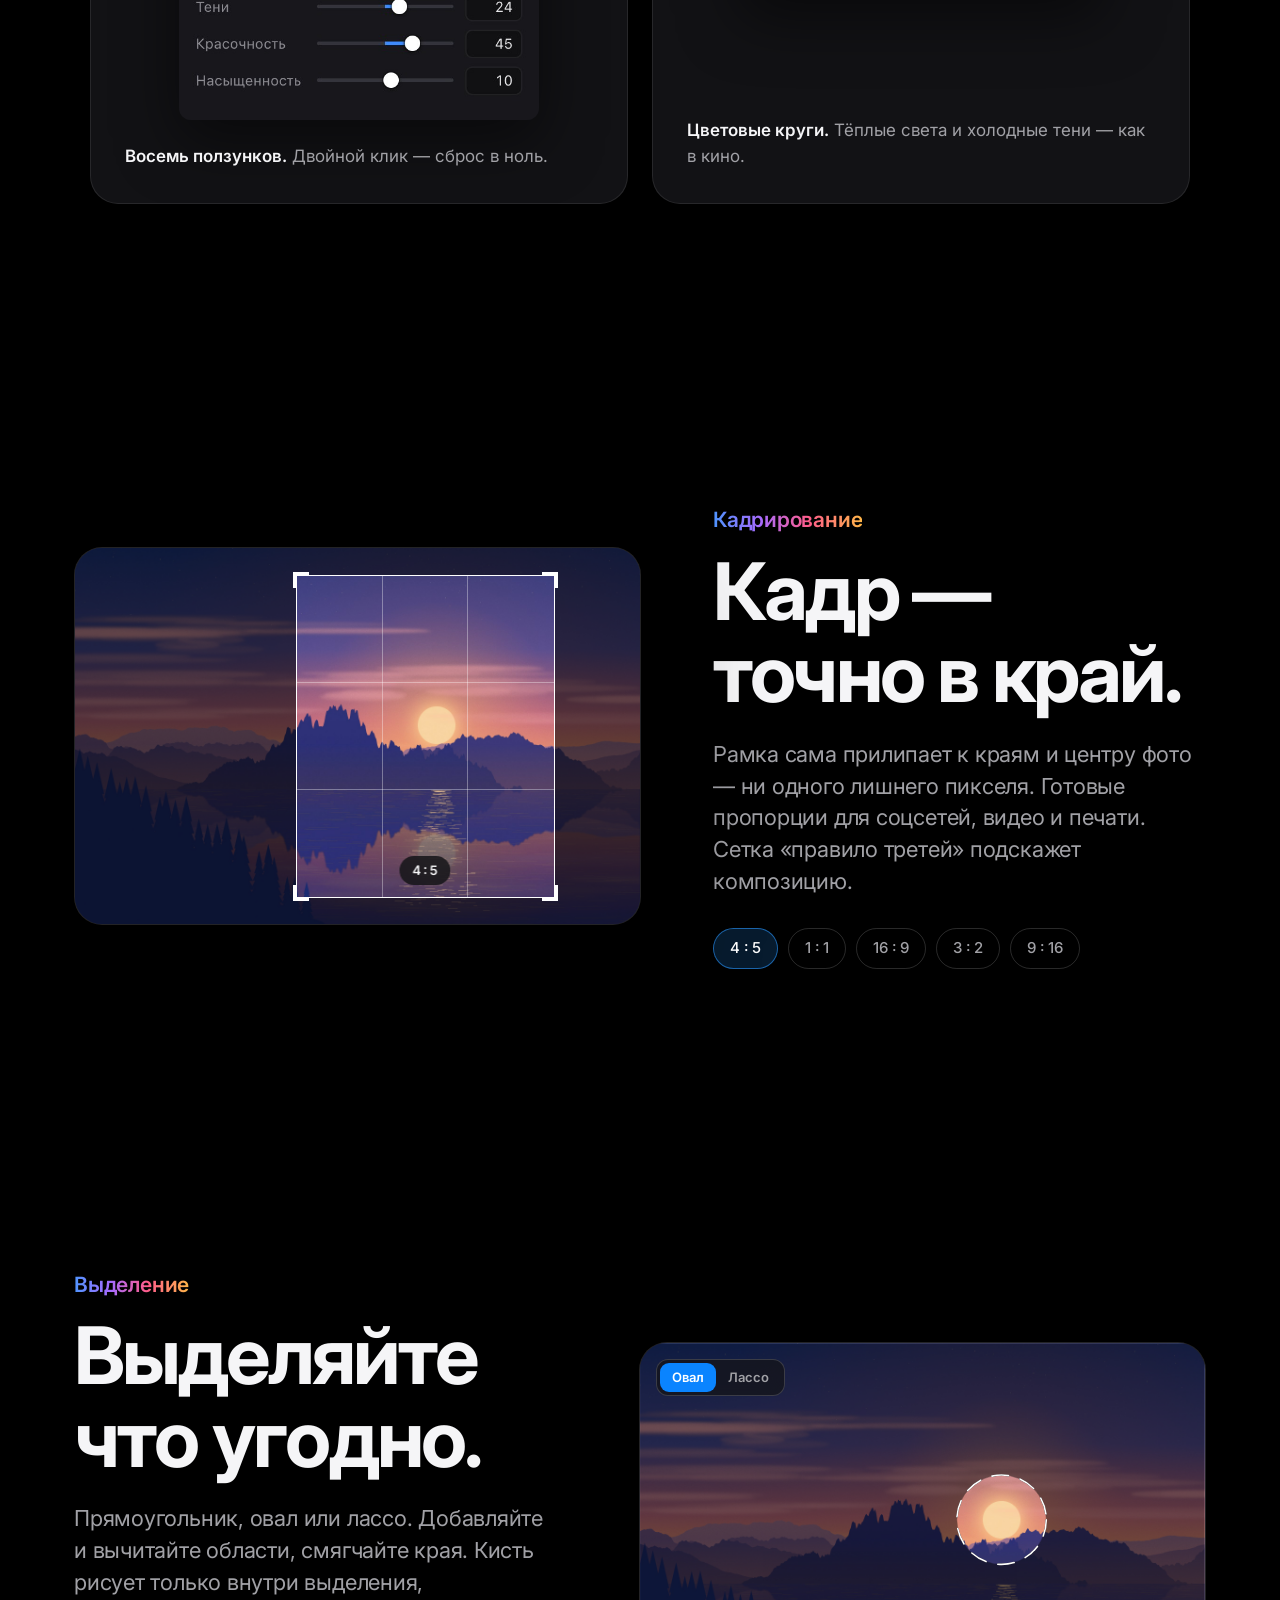
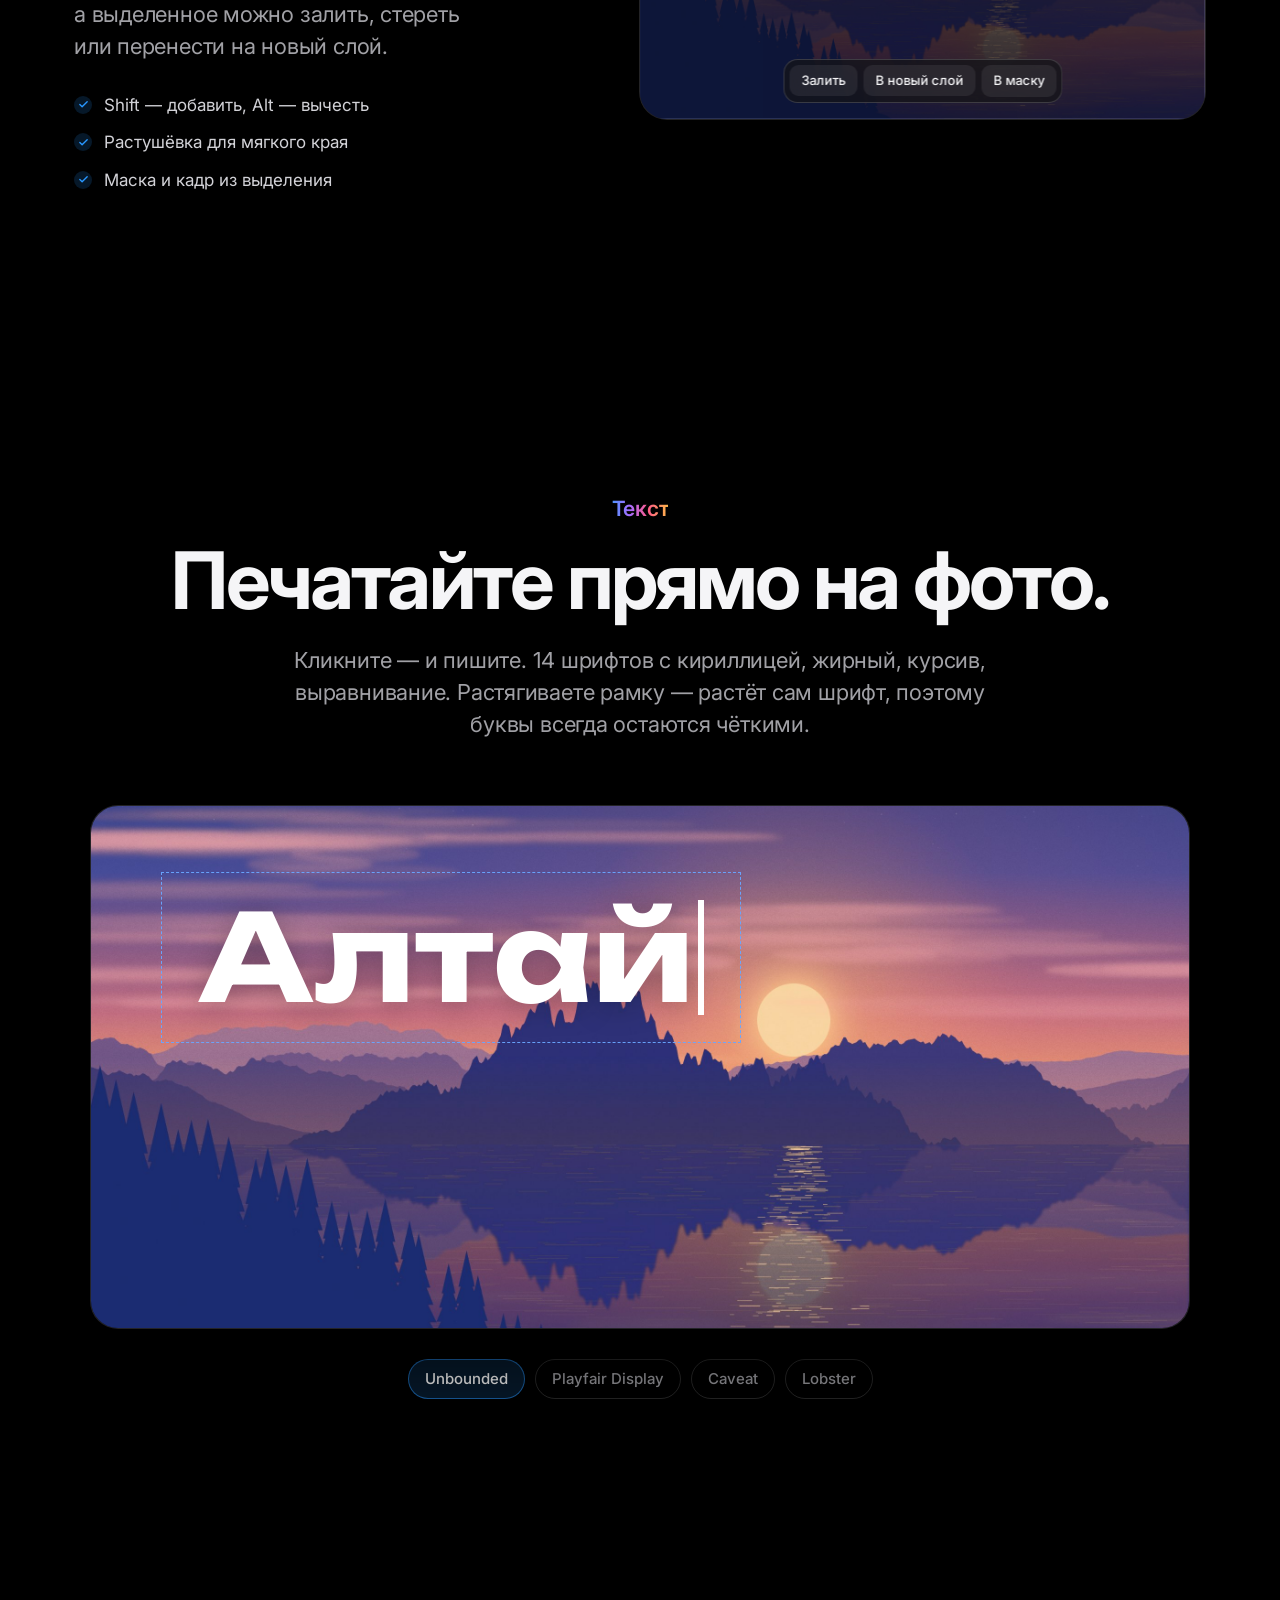
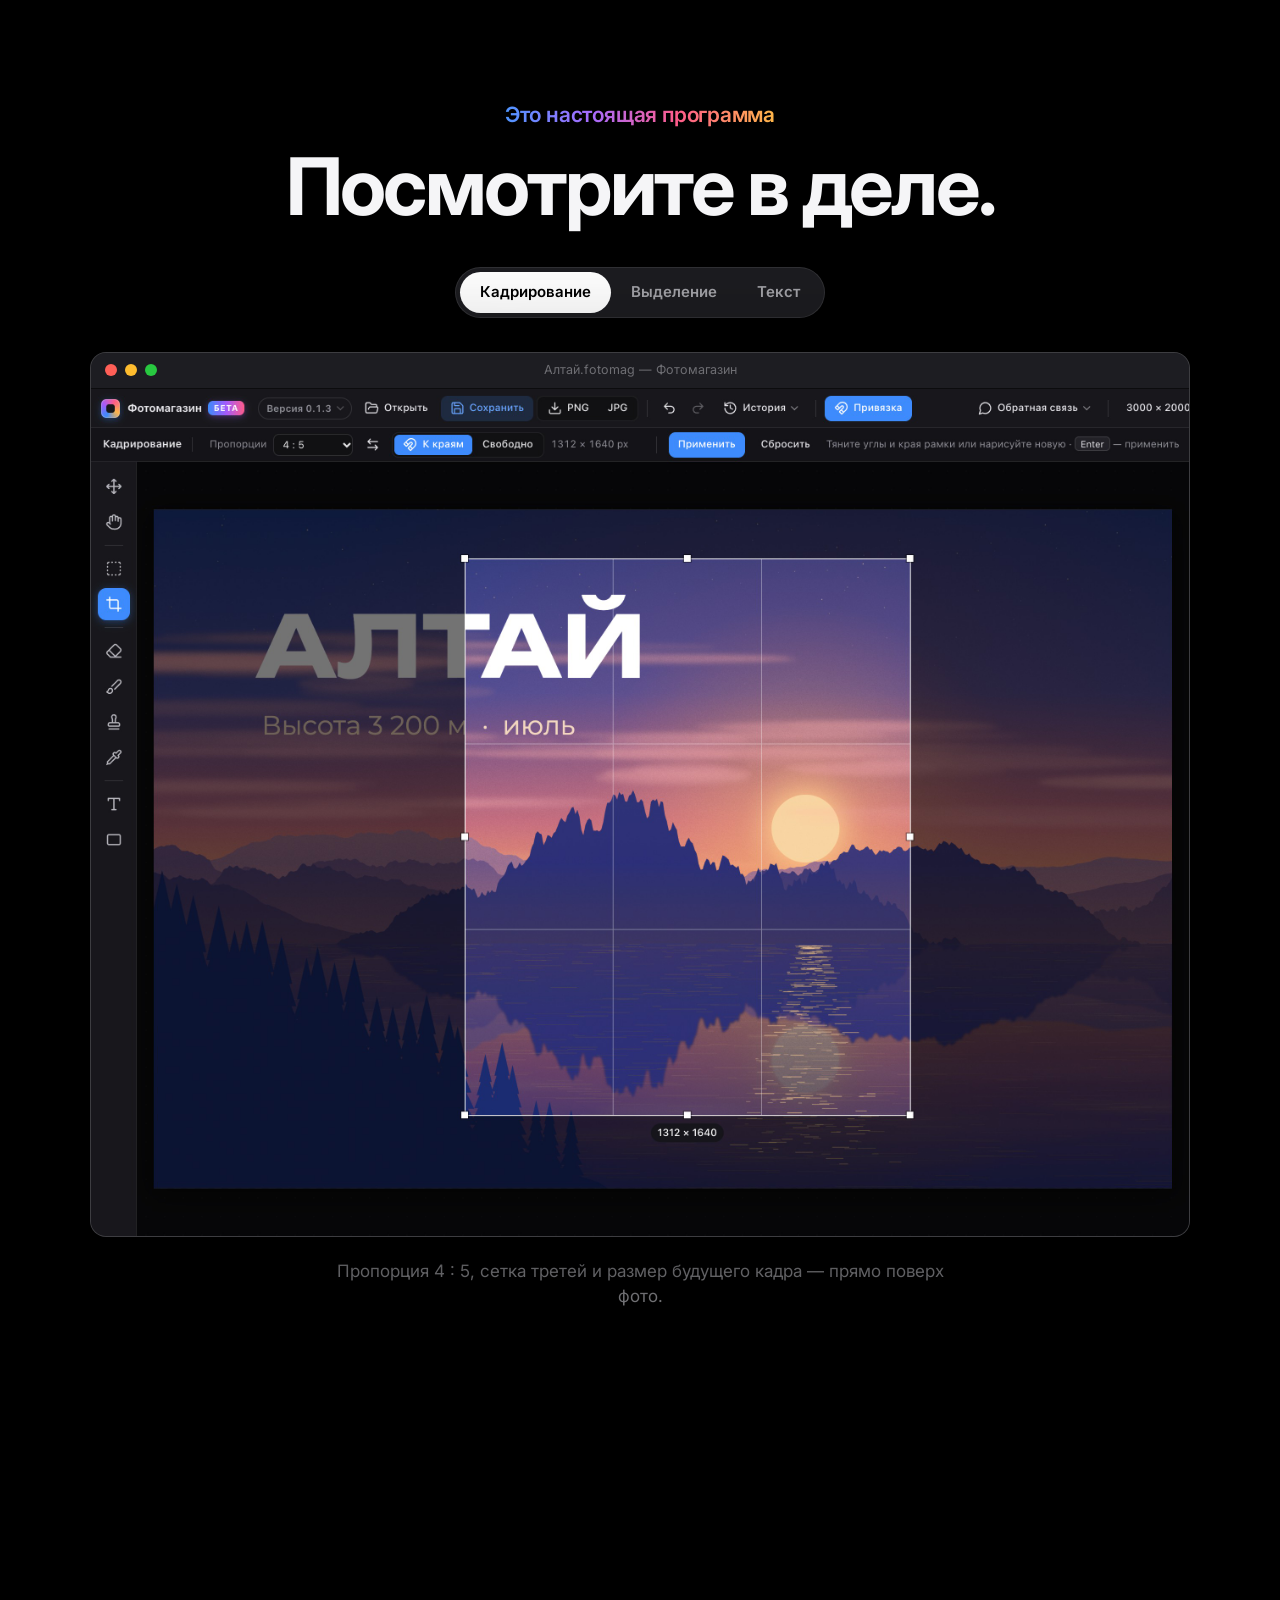
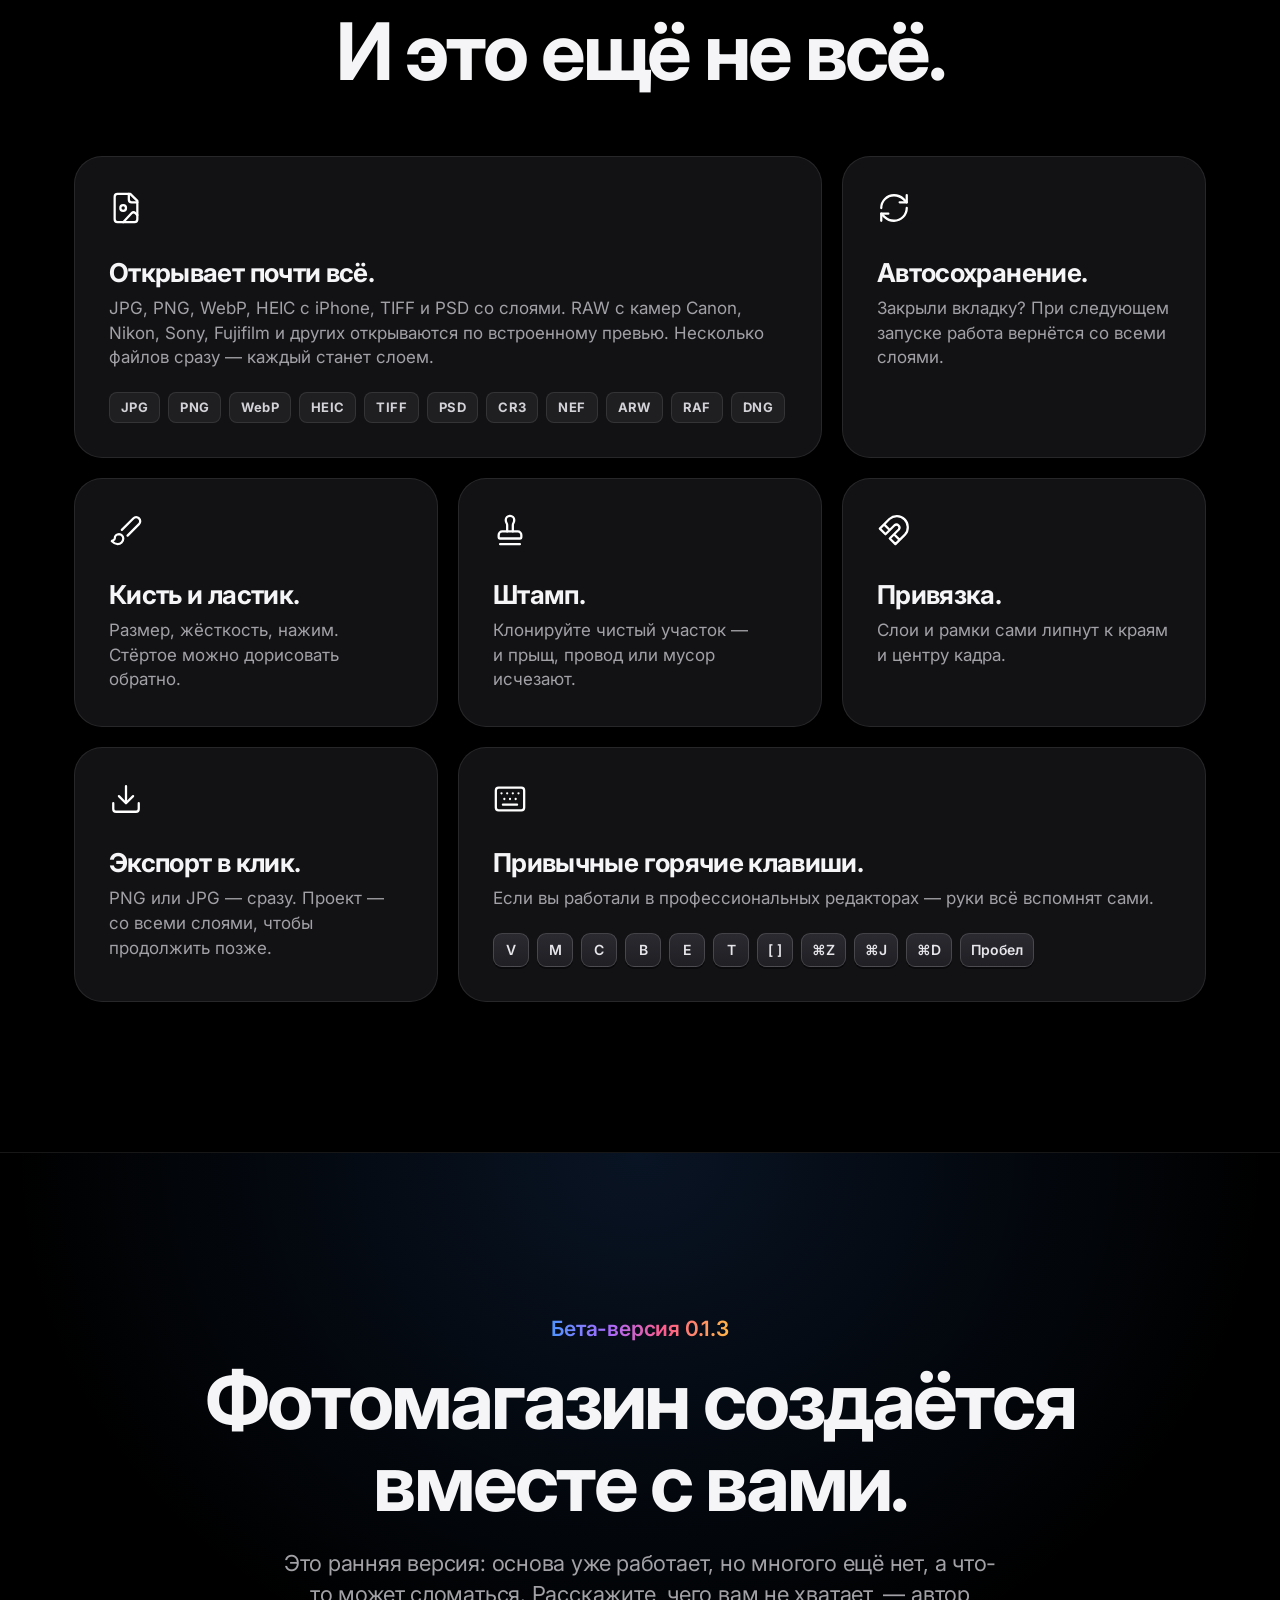
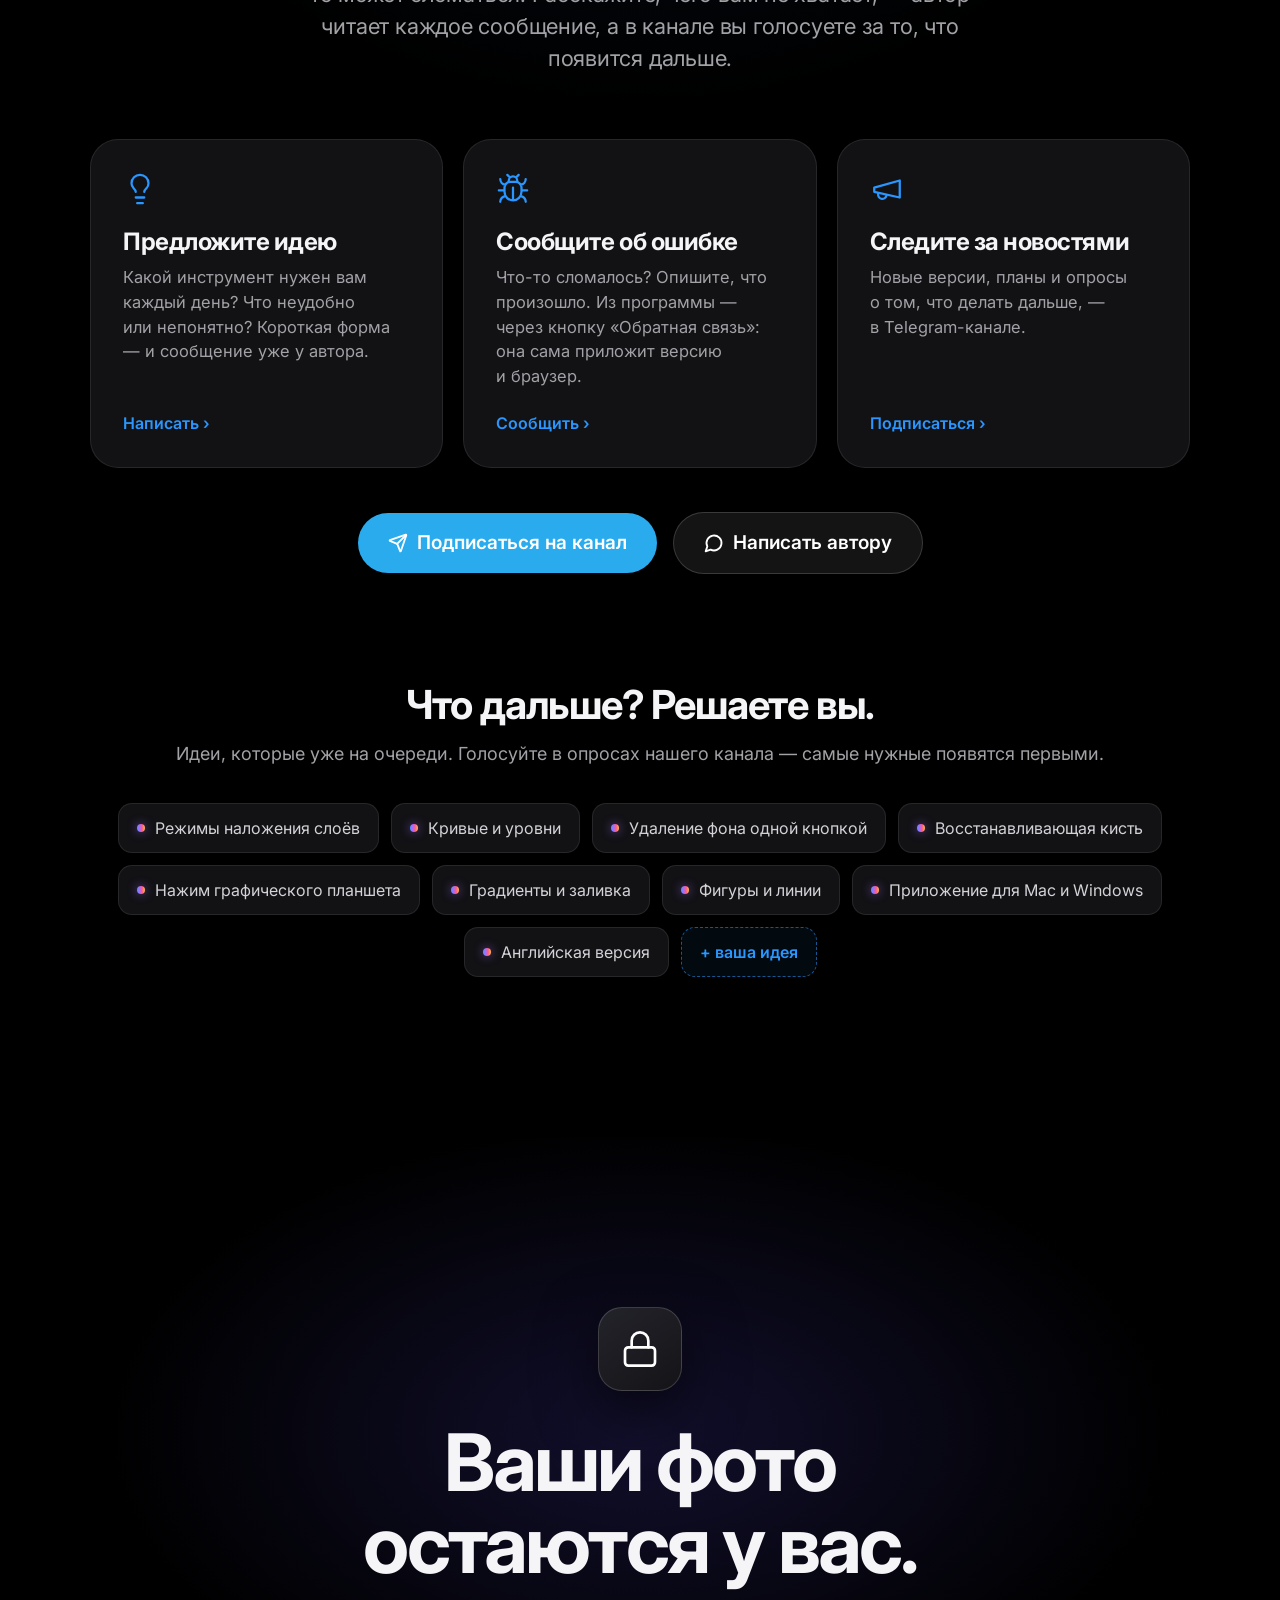
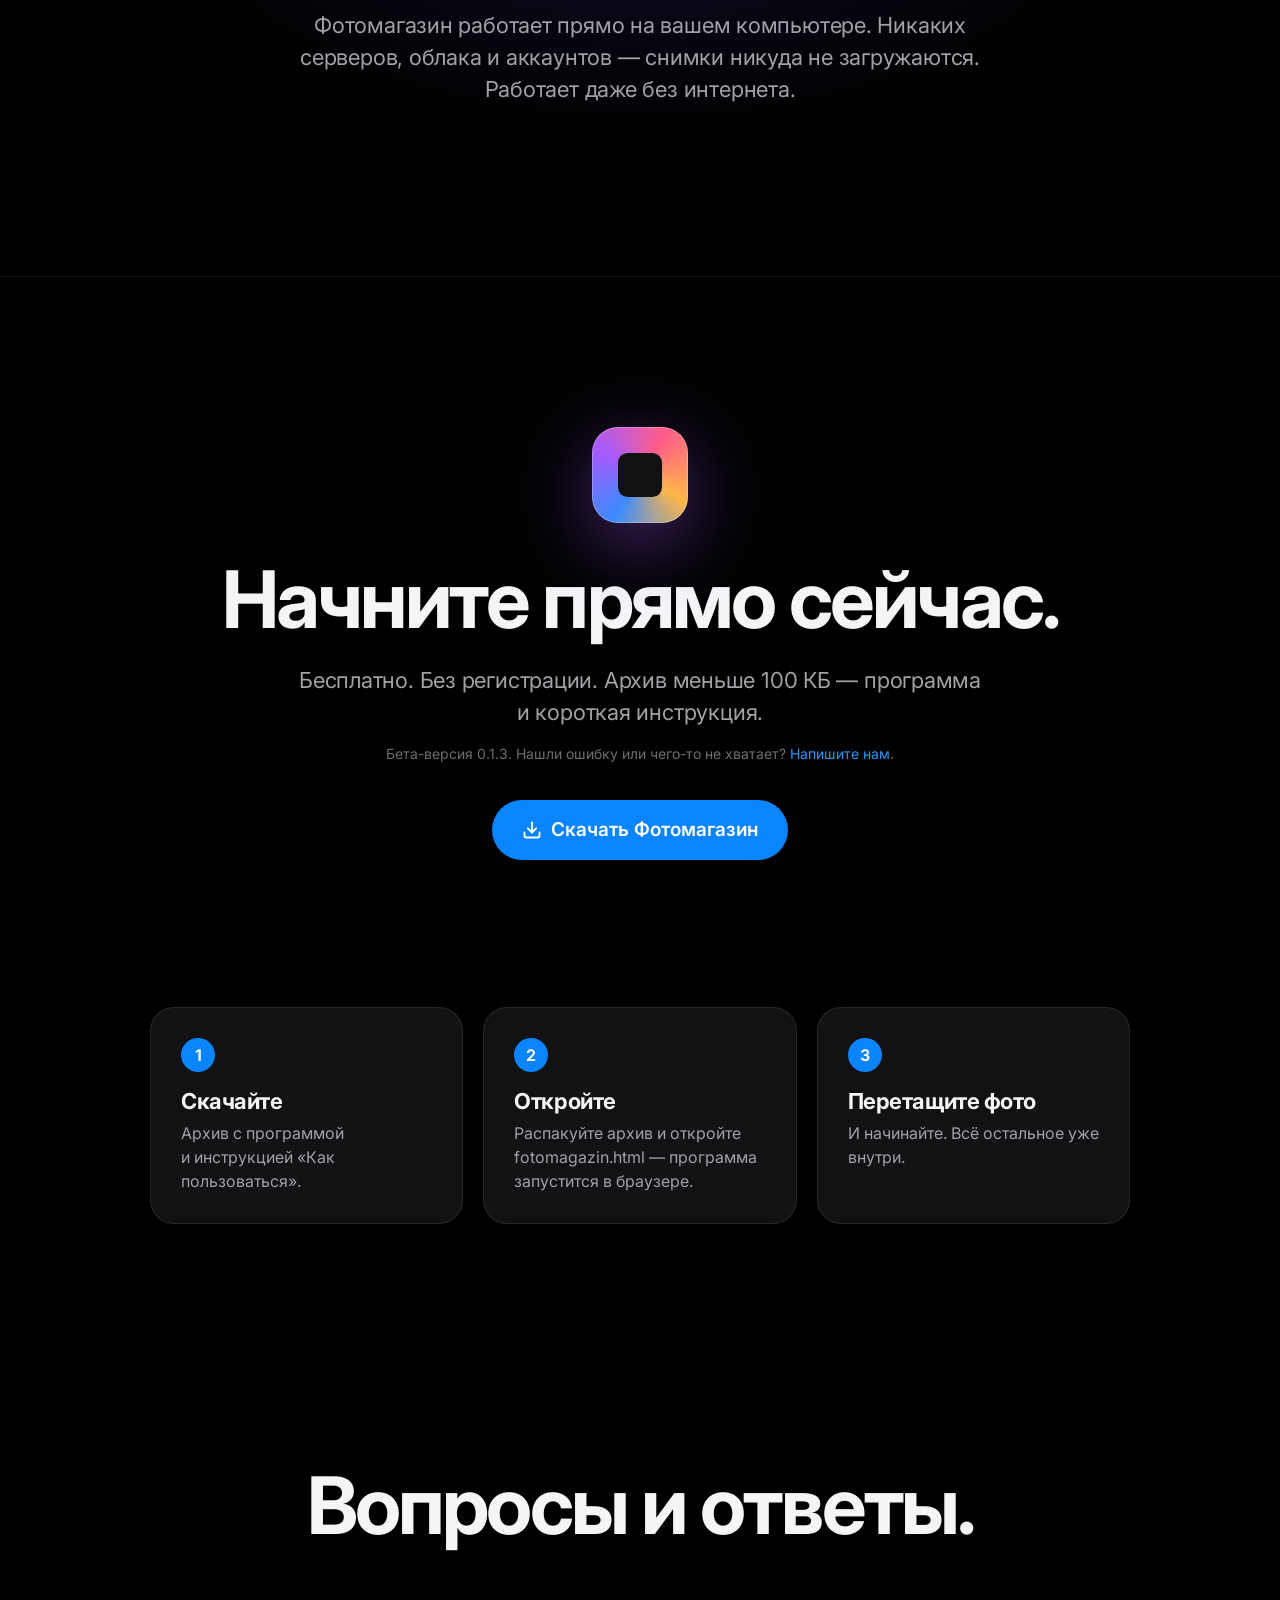
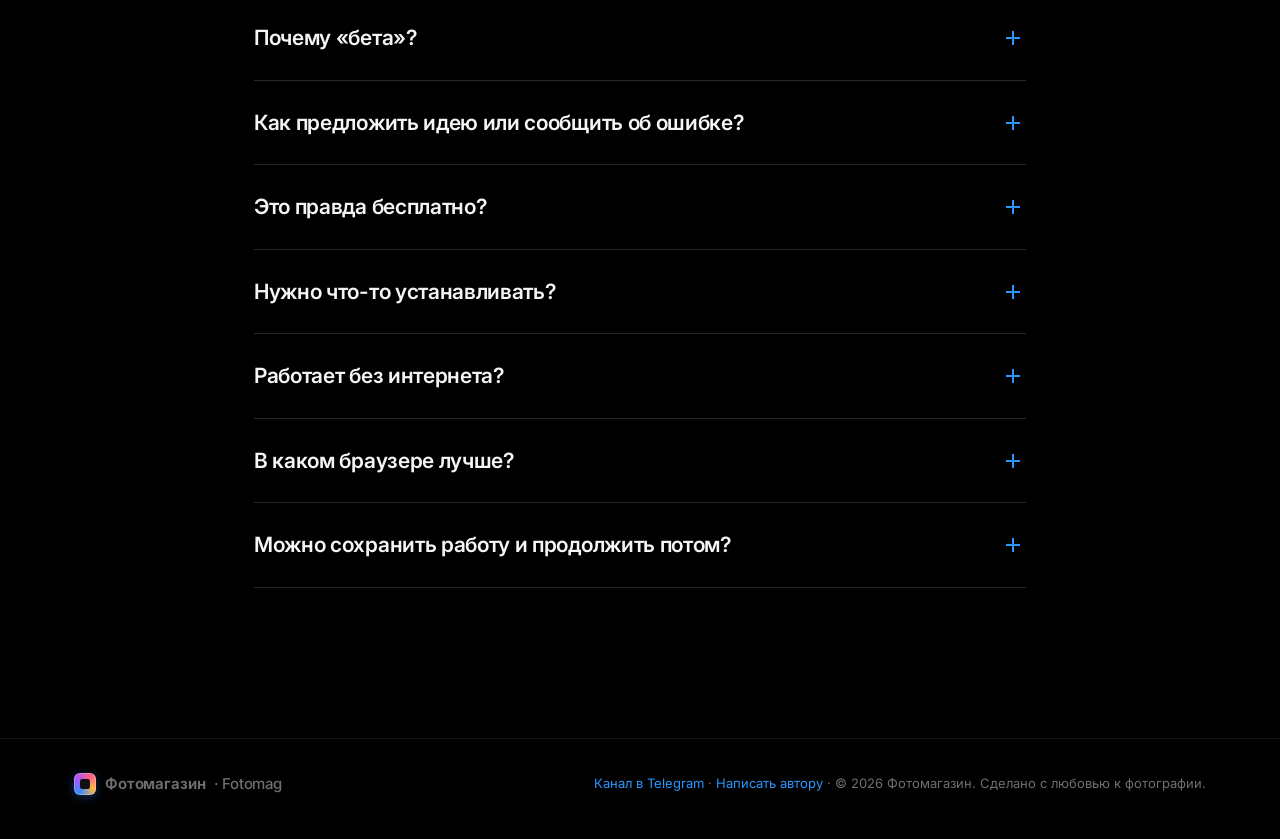
==== commit 3dfc4610: "Сайт: версия 0.1.3, новые скриншоты (кнопка «Версия» в программе) Co-Authored-By: Claude Opus 5.5 <n" ====
--- a/index.html
+++ b/index.html
@@ -9,8 +9,8 @@
 <meta property="og:type" content="website">
 <meta property="og:title" content="Фотомагазин — фоторедактор со слоями">
 <meta property="og:description" content="Слои, маски, свет и цвет, кадрирование и текст. Один файл, работает в браузере. Бесплатно.">
-<meta property="og:image" content="assets/hero.jpg?v=2">
-<link rel="icon" href="assets/icon.svg?v=2" type="image/svg+xml">
+<meta property="og:image" content="assets/hero.jpg?v=3">
+<link rel="icon" href="assets/icon.svg?v=3" type="image/svg+xml">
 <link rel="preconnect" href="https://fonts.googleapis.com">
 <link rel="preconnect" href="https://fonts.gstatic.com" crossorigin>
 <link rel="stylesheet" href="https://fonts.googleapis.com/css2?family=Inter:wght@400;500;600;700;800&family=Unbounded:wght@700&family=Playfair+Display:ital,wght@1,700&family=Caveat:wght@700&family=Lobster&display=swap">
@@ -32,7 +32,7 @@
 <!-- ========== первый экран ========== -->
 <header class="hero" id="top">
   <div class="wrap hero-text">
-    <a class="pill reveal" href="#together"><span class="dot"></span>Бета-версия <span data-ver>0.1.1</span> — помогите сделать её лучше<span class="arr">›</span></a>
+    <a class="pill reveal" href="#together"><span class="dot"></span>Бета-версия <span data-ver>0.1.3</span> — помогите сделать её лучше<span class="arr">›</span></a>
     <h1 class="reveal" style="--d:.08s"><span class="grad">Фотомагазин.</span></h1>
     <p class="lead reveal" style="--d:.16s">Настоящий фоторедактор со&nbsp;слоями.<br><span>Один файл. Работает в&nbsp;браузере. Бесплатно.</span></p>
     <div class="cta reveal" style="--d:.24s">
@@ -46,7 +46,7 @@
     <div class="glow" aria-hidden="true"></div>
     <div class="window" id="heroWin">
       <div class="bar"><i></i><i></i><i></i><span>Алтай.fotomag — Фотомагазин</span></div>
-      <img src="assets/hero.jpg?v=2" width="3200" height="2000" alt="Окно Фотомагазина: пейзаж с горами на закате, текстовые слои и панель «Свет и цвет»">
+      <img src="assets/hero.jpg?v=3" width="3200" height="2000" alt="Окно Фотомагазина: пейзаж с горами на закате, текстовые слои и панель «Свет и цвет»">
     </div>
   </div>
 </header>
@@ -78,7 +78,7 @@
       </ul>
     </div>
     <div class="shot-stack reveal" style="--d:.1s">
-      <div class="card zoom"><img src="assets/layers.jpg?v=2" width="606" height="370" alt="Панель слоёв: текстовые слои и фото" loading="lazy"></div>
+      <div class="card zoom"><img src="assets/layers.jpg?v=3" width="606" height="370" alt="Панель слоёв: текстовые слои и фото" loading="lazy"></div>
       <div class="tag t1"><svg viewBox="0 0 24 24"><path d="M4 7V4h16v3M9 20h6M12 4v16"/></svg>Текст — всегда отдельный слой</div>
       <div class="tag t2"><svg viewBox="0 0 24 24"><circle cx="12" cy="12" r="10"/><path d="M12 2a10 10 0 0 0 0 20z" fill="currentColor"/></svg>Маски без потерь</div>
     </div>
@@ -92,17 +92,17 @@
     <h2 class="reveal" style="--d:.05s">Свет и&nbsp;цвет —<br>под&nbsp;полным контролем.</h2>
     <p class="body narrow reveal" style="--d:.1s">Температура, экспозиция, контраст, тени, светлые, красочность — восемь ползунков, чтобы довести снимок до&nbsp;ума. Плюс цветовые круги для&nbsp;теней, средних тонов и&nbsp;светов. Всё считается на&nbsp;видеокарте — мгновенно, даже на&nbsp;снимках в&nbsp;50&nbsp;мегапикселей.</p>
     <div class="ba reveal" id="ba" style="--d:.15s">
-      <img src="assets/after.jpg?v=2" width="2400" height="1600" alt="После обработки: тёплый яркий закат" loading="lazy">
-      <div class="ba-before"><img src="assets/before.jpg?v=2" width="2400" height="1600" alt="До обработки: блёклый холодный снимок" loading="lazy"></div>
+      <img src="assets/after.jpg?v=3" width="2400" height="1600" alt="После обработки: тёплый яркий закат" loading="lazy">
+      <div class="ba-before"><img src="assets/before.jpg?v=3" width="2400" height="1600" alt="До обработки: блёклый холодный снимок" loading="lazy"></div>
       <div class="ba-line"><span class="knob"><svg viewBox="0 0 24 24"><path d="m9 6-6 6 6 6M15 6l6 6-6 6"/></svg></span></div>
       <span class="ba-lbl l">До</span><span class="ba-lbl r">После</span>
       <input class="ba-range" type="range" min="0" max="100" value="50" aria-label="Сравнить до и после">
     </div>
     <p class="hint reveal">Потяните, чтобы сравнить</p>
     <div class="duo">
-      <figure class="card reveal"><img src="assets/raw.jpg?v=2" width="606" height="688" alt="Ползунки панели «Свет и цвет»" loading="lazy">
+      <figure class="card reveal"><img src="assets/raw.jpg?v=3" width="606" height="688" alt="Ползунки панели «Свет и цвет»" loading="lazy">
         <figcaption><b>Восемь ползунков.</b> Двойной клик — сброс в&nbsp;ноль.</figcaption></figure>
-      <figure class="card reveal" style="--d:.1s"><img src="assets/wheels.jpg?v=2" width="606" height="482" alt="Цветовые круги: тени, средние, света" loading="lazy">
+      <figure class="card reveal" style="--d:.1s"><img src="assets/wheels.jpg?v=3" width="606" height="482" alt="Цветовые круги: тени, средние, света" loading="lazy">
         <figcaption><b>Цветовые круги.</b> Тёплые света и&nbsp;холодные тени — как в&nbsp;кино.</figcaption></figure>
     </div>
   </div>
@@ -118,7 +118,7 @@
       <div class="chips reveal" style="--d:.15s" id="ratioChips"><span>4 : 5</span><span>1 : 1</span><span>16 : 9</span><span>3 : 2</span><span>9 : 16</span></div>
     </div>
     <div class="demo crop-demo reveal" id="cropDemo" style="--d:.1s">
-      <img src="assets/after.jpg?v=2" width="2400" height="1600" alt="" loading="lazy">
+      <img src="assets/after.jpg?v=3" width="2400" height="1600" alt="" loading="lazy">
       <div class="frame" id="cropFrame"><i class="h tl"></i><i class="h tr"></i><i class="h bl"></i><i class="h br"></i><span class="sz" id="cropLbl">4 : 5</span></div>
       <div class="snap-badge" id="snapBadge"><svg viewBox="0 0 24 24"><path d="m6 15-4-4 6.75-6.77a7.79 7.79 0 0 1 11 11L13 22l-4-4 6.39-6.36a2.14 2.14 0 0 0-3-3L6 15M5 8l4 4M12 15l4 4"/></svg>Прилипло к краям</div>
     </div>
@@ -139,7 +139,7 @@
       </ul>
     </div>
     <div class="demo sel-demo reveal" id="selDemo" style="--d:.1s">
-      <img src="assets/after.jpg?v=2" width="2400" height="1600" alt="" loading="lazy">
+      <img src="assets/after.jpg?v=3" width="2400" height="1600" alt="" loading="lazy">
       <svg viewBox="0 0 2400 1600" preserveAspectRatio="none" aria-hidden="true">
         <defs><mask id="selMask"><rect width="2400" height="1600" fill="#fff"/>
           <ellipse class="m-ell" cx="1536" cy="752" rx="190" ry="190" fill="#000"/>
@@ -161,7 +161,7 @@
     <h2 class="reveal" style="--d:.05s">Печатайте прямо на&nbsp;фото.</h2>
     <p class="body narrow reveal" style="--d:.1s">Кликните — и&nbsp;пишите. 14 шрифтов с&nbsp;кириллицей, жирный, курсив, выравнивание. Растягиваете рамку — растёт сам шрифт, поэтому буквы всегда остаются чёткими.</p>
     <div class="demo text-demo reveal" id="textDemo" style="--d:.15s">
-      <img src="assets/after.jpg?v=2" width="2400" height="1600" alt="" loading="lazy">
+      <img src="assets/after.jpg?v=3" width="2400" height="1600" alt="" loading="lazy">
       <div class="tx-box"><span class="tx" id="tx"></span><i class="caret"></i></div>
     </div>
     <div class="fonts reveal" id="fontChips"><span>Unbounded</span><span>Playfair Display</span><span>Caveat</span><span>Lobster</span></div>
@@ -179,9 +179,9 @@
     <div class="window tabs reveal" style="--d:.15s">
       <div class="bar"><i></i><i></i><i></i><span>Алтай.fotomag — Фотомагазин</span></div>
       <div class="tab-stage">
-        <img class="on" src="assets/crop.jpg?v=2" width="2592" height="2000" alt="Кадрирование с пропорцией 4:5" loading="lazy">
-        <img src="assets/select.jpg?v=2" width="2592" height="2000" alt="Выделение овалом вокруг солнца" loading="lazy">
-        <img src="assets/text.jpg?v=2" width="2592" height="2000" alt="Редактирование текста на фото" loading="lazy">
+        <img class="on" src="assets/crop.jpg?v=3" width="2592" height="2000" alt="Кадрирование с пропорцией 4:5" loading="lazy">
+        <img src="assets/select.jpg?v=3" width="2592" height="2000" alt="Выделение овалом вокруг солнца" loading="lazy">
+        <img src="assets/text.jpg?v=3" width="2592" height="2000" alt="Редактирование текста на фото" loading="lazy">
       </div>
     </div>
     <p class="tab-cap reveal" id="tabCap">Пропорция 4 : 5, сетка третей и размер будущего кадра — прямо поверх фото.</p>
@@ -217,7 +217,7 @@
 <section class="together" id="together">
   <div class="wrap">
     <div class="center">
-      <p class="eyebrow reveal">Бета-версия <span data-ver>0.1.1</span></p>
+      <p class="eyebrow reveal">Бета-версия <span data-ver>0.1.3</span></p>
       <h2 class="reveal" style="--d:.05s">Фотомагазин создаётся<br>вместе с&nbsp;вами.</h2>
       <p class="body narrow reveal" style="--d:.1s">Это ранняя версия: основа уже работает, но&nbsp;многого ещё нет, а&nbsp;что-то может сломаться. Расскажите, чего вам не&nbsp;хватает, — автор читает каждое сообщение, а&nbsp;в&nbsp;канале вы&nbsp;голосуете за&nbsp;то, что появится дальше.</p>
     </div>
@@ -254,7 +254,7 @@
     <i class="logo big reveal"></i>
     <h2 class="reveal" style="--d:.05s">Начните прямо сейчас.</h2>
     <p class="body narrow reveal" style="--d:.1s">Бесплатно. Без регистрации. Архив меньше 100&nbsp;КБ — программа и&nbsp;короткая инструкция.</p>
-    <p class="fine reveal" style="--d:.12s">Бета-версия <span data-ver>0.1.1</span>. Нашли ошибку или&nbsp;чего-то не&nbsp;хватает? <a class="inl" data-form="idea" href="#together">Напишите нам</a>.</p>
+    <p class="fine reveal" style="--d:.12s">Бета-версия <span data-ver>0.1.3</span>. Нашли ошибку или&nbsp;чего-то не&nbsp;хватает? <a class="inl" data-form="idea" href="#together">Напишите нам</a>.</p>
     <div class="cta reveal" style="--d:.15s">
       <a class="btn btn-lg" href="https://github.com/fotomagazin/fotomagazin/releases/latest/download/fotomagazin.zip">
         <svg viewBox="0 0 24 24"><path d="M21 15v4a2 2 0 0 1-2 2H5a2 2 0 0 1-2-2v-4M7 10l5 5 5-5M12 15V3"/></svg>Скачать Фотомагазин</a>
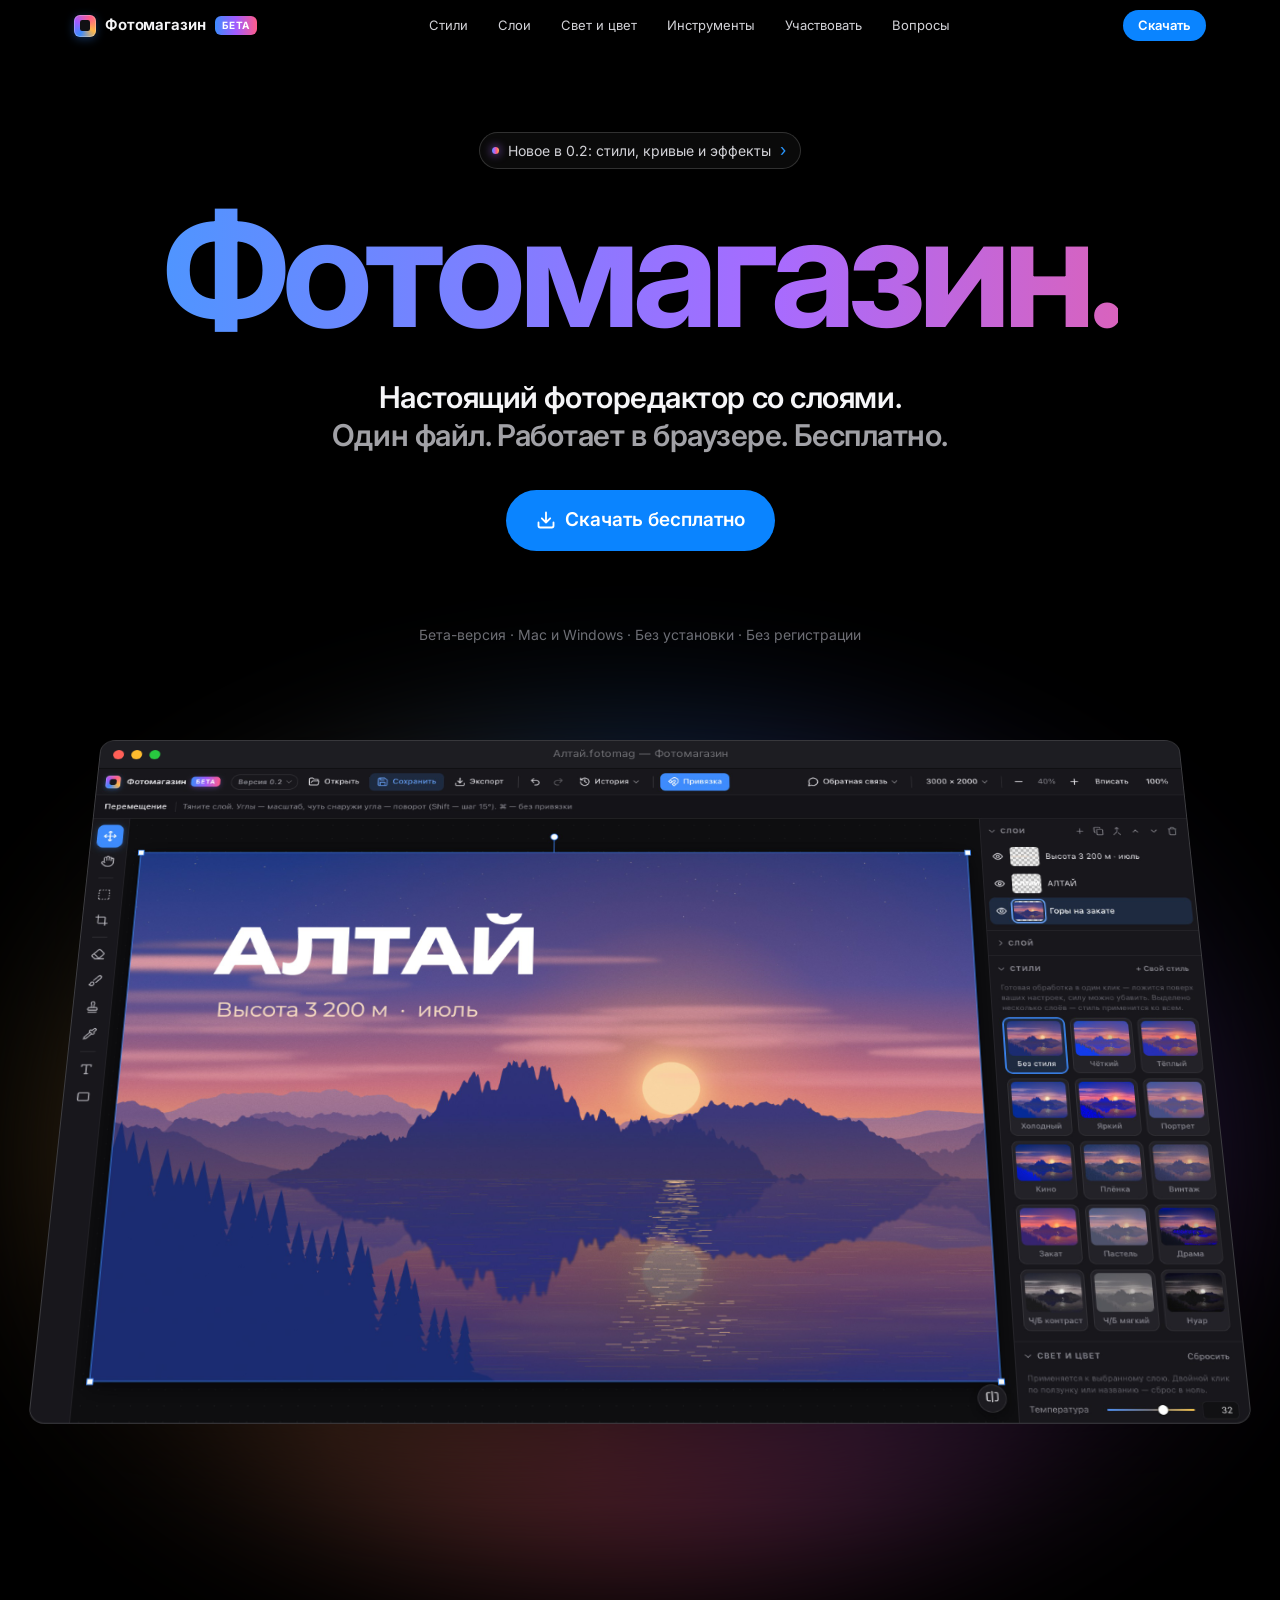
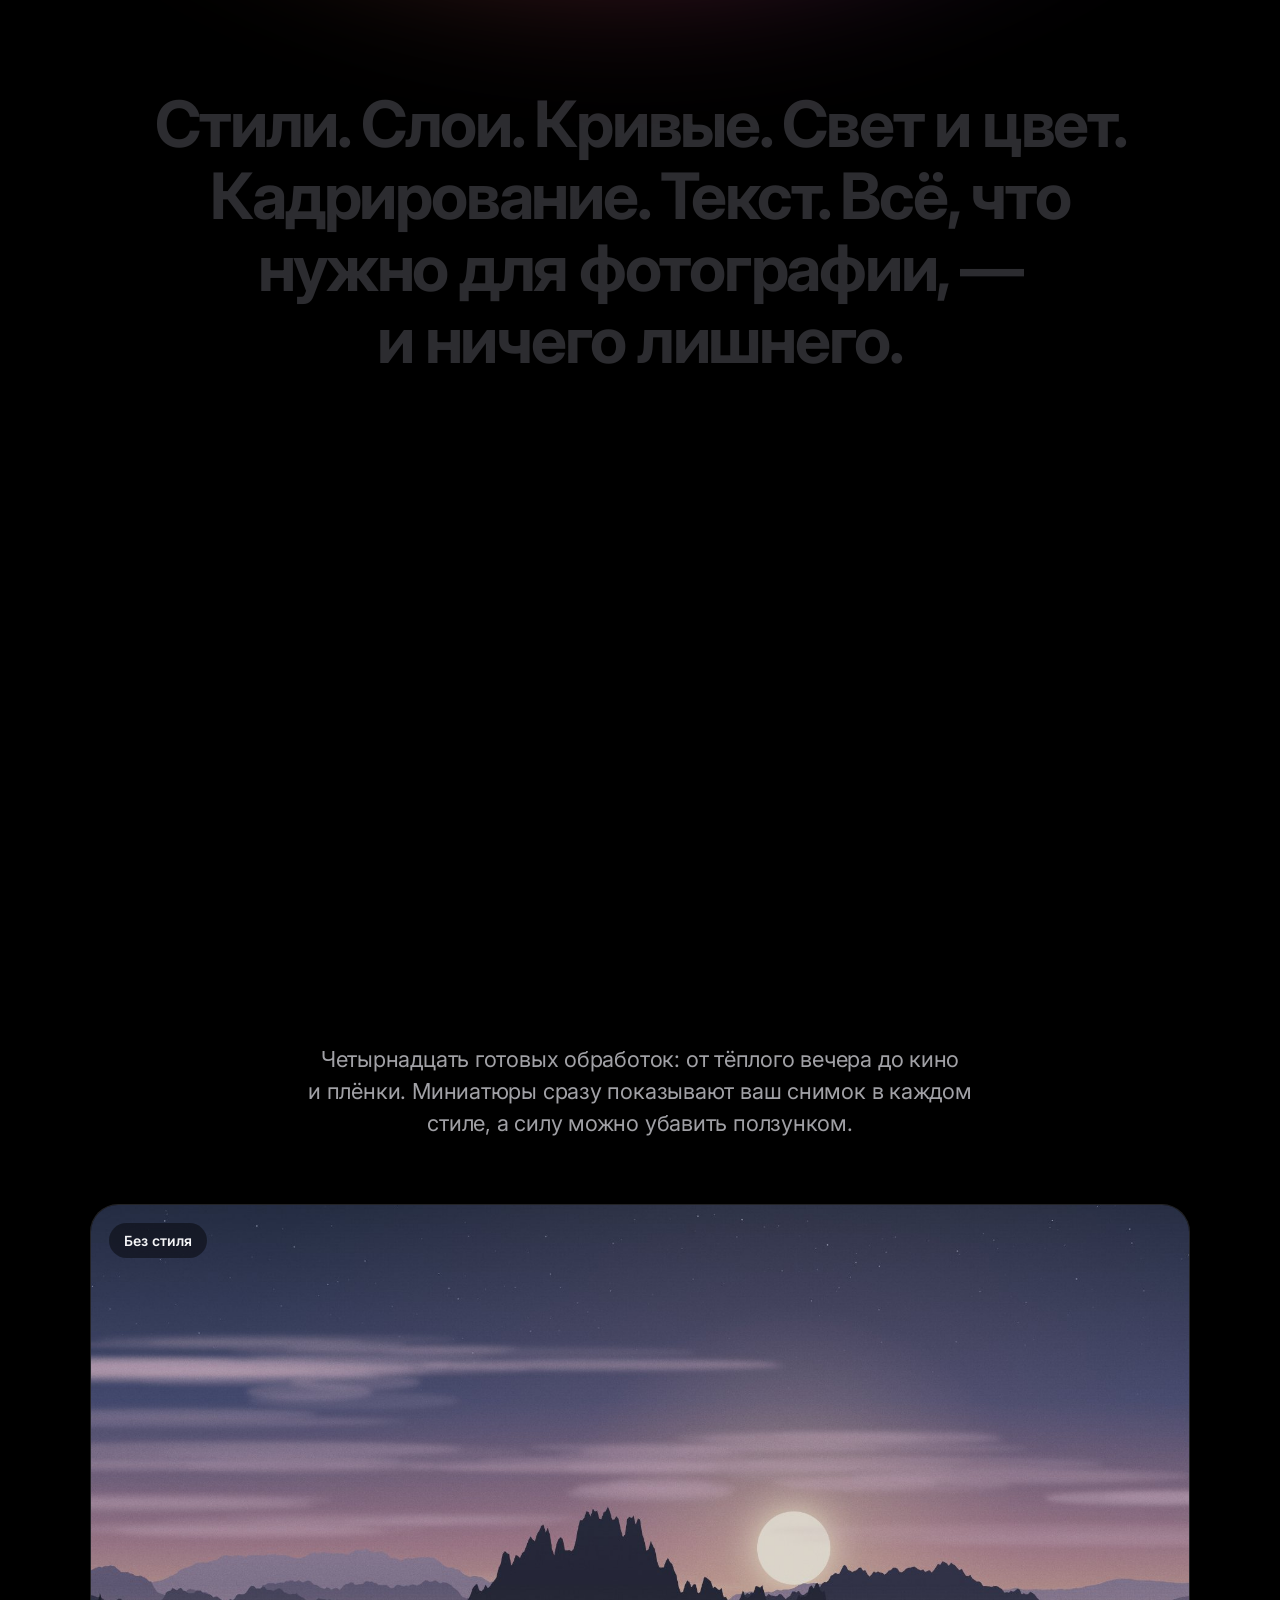
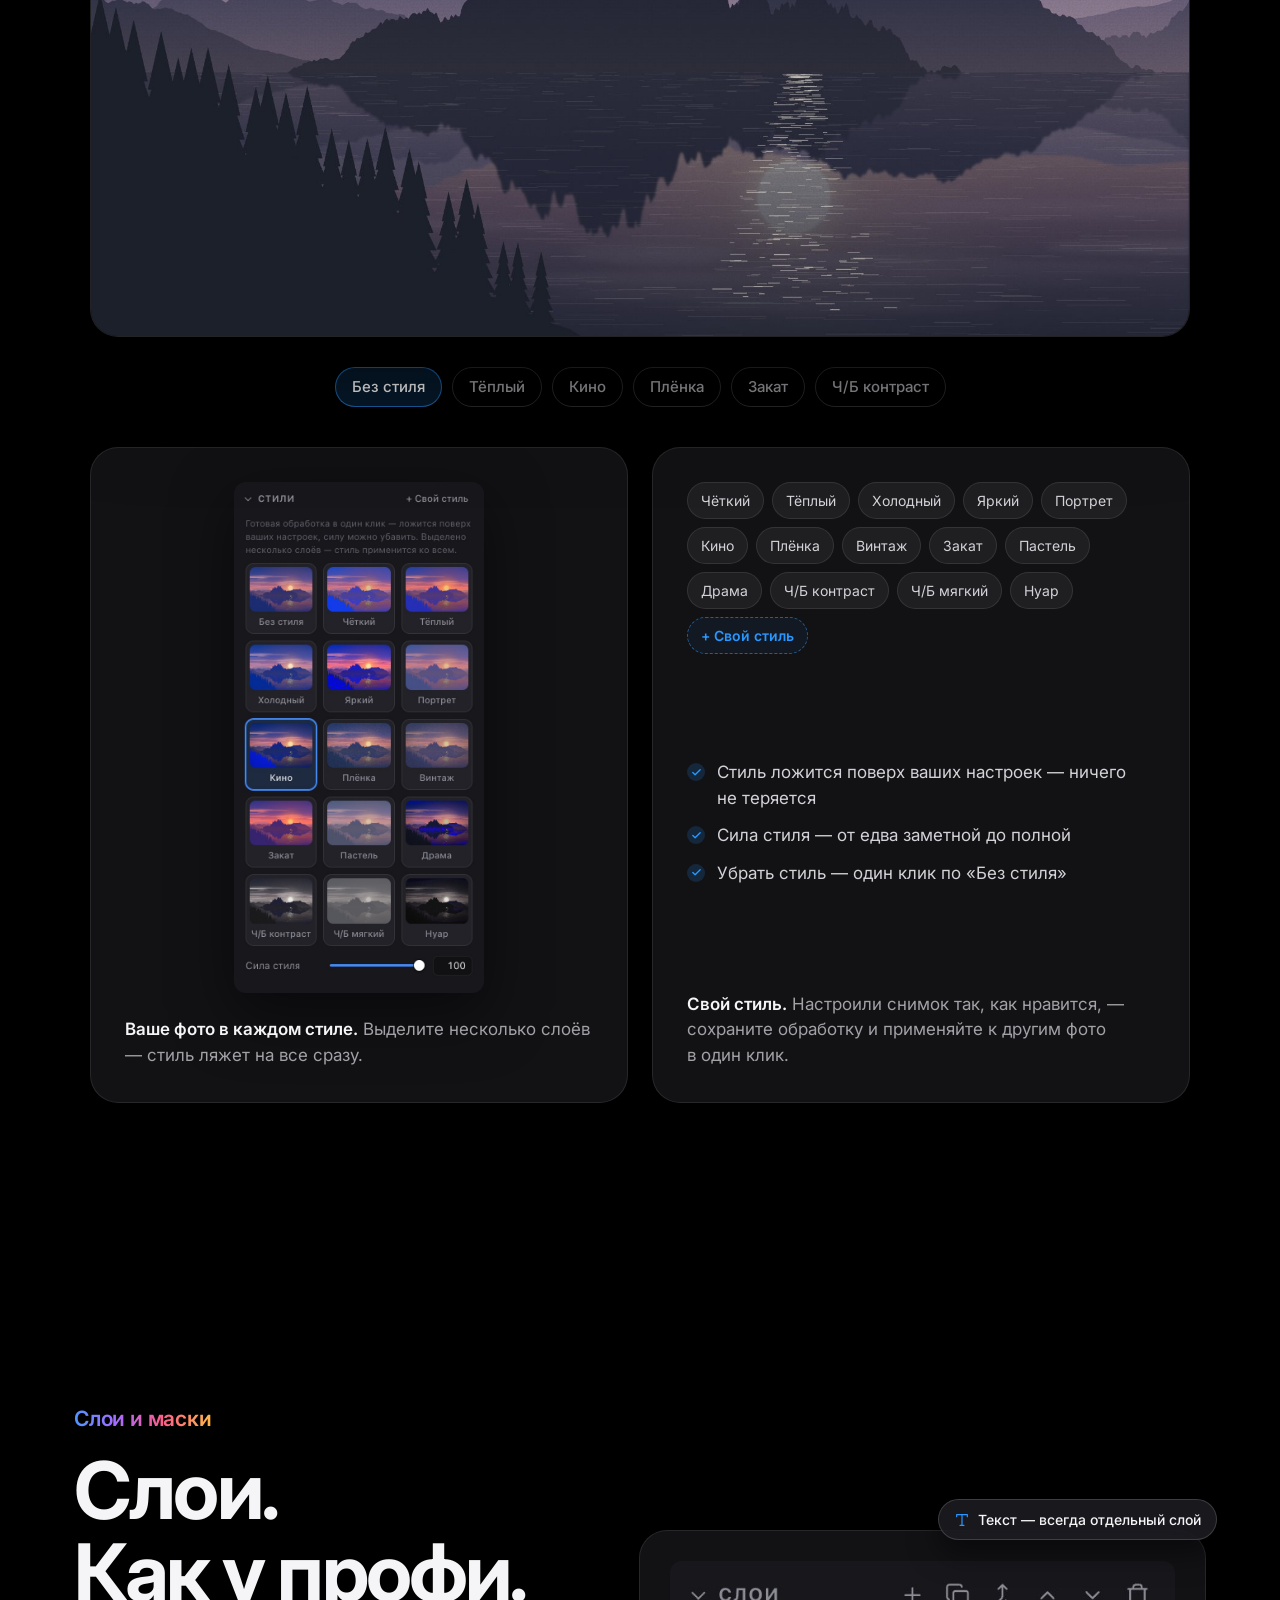
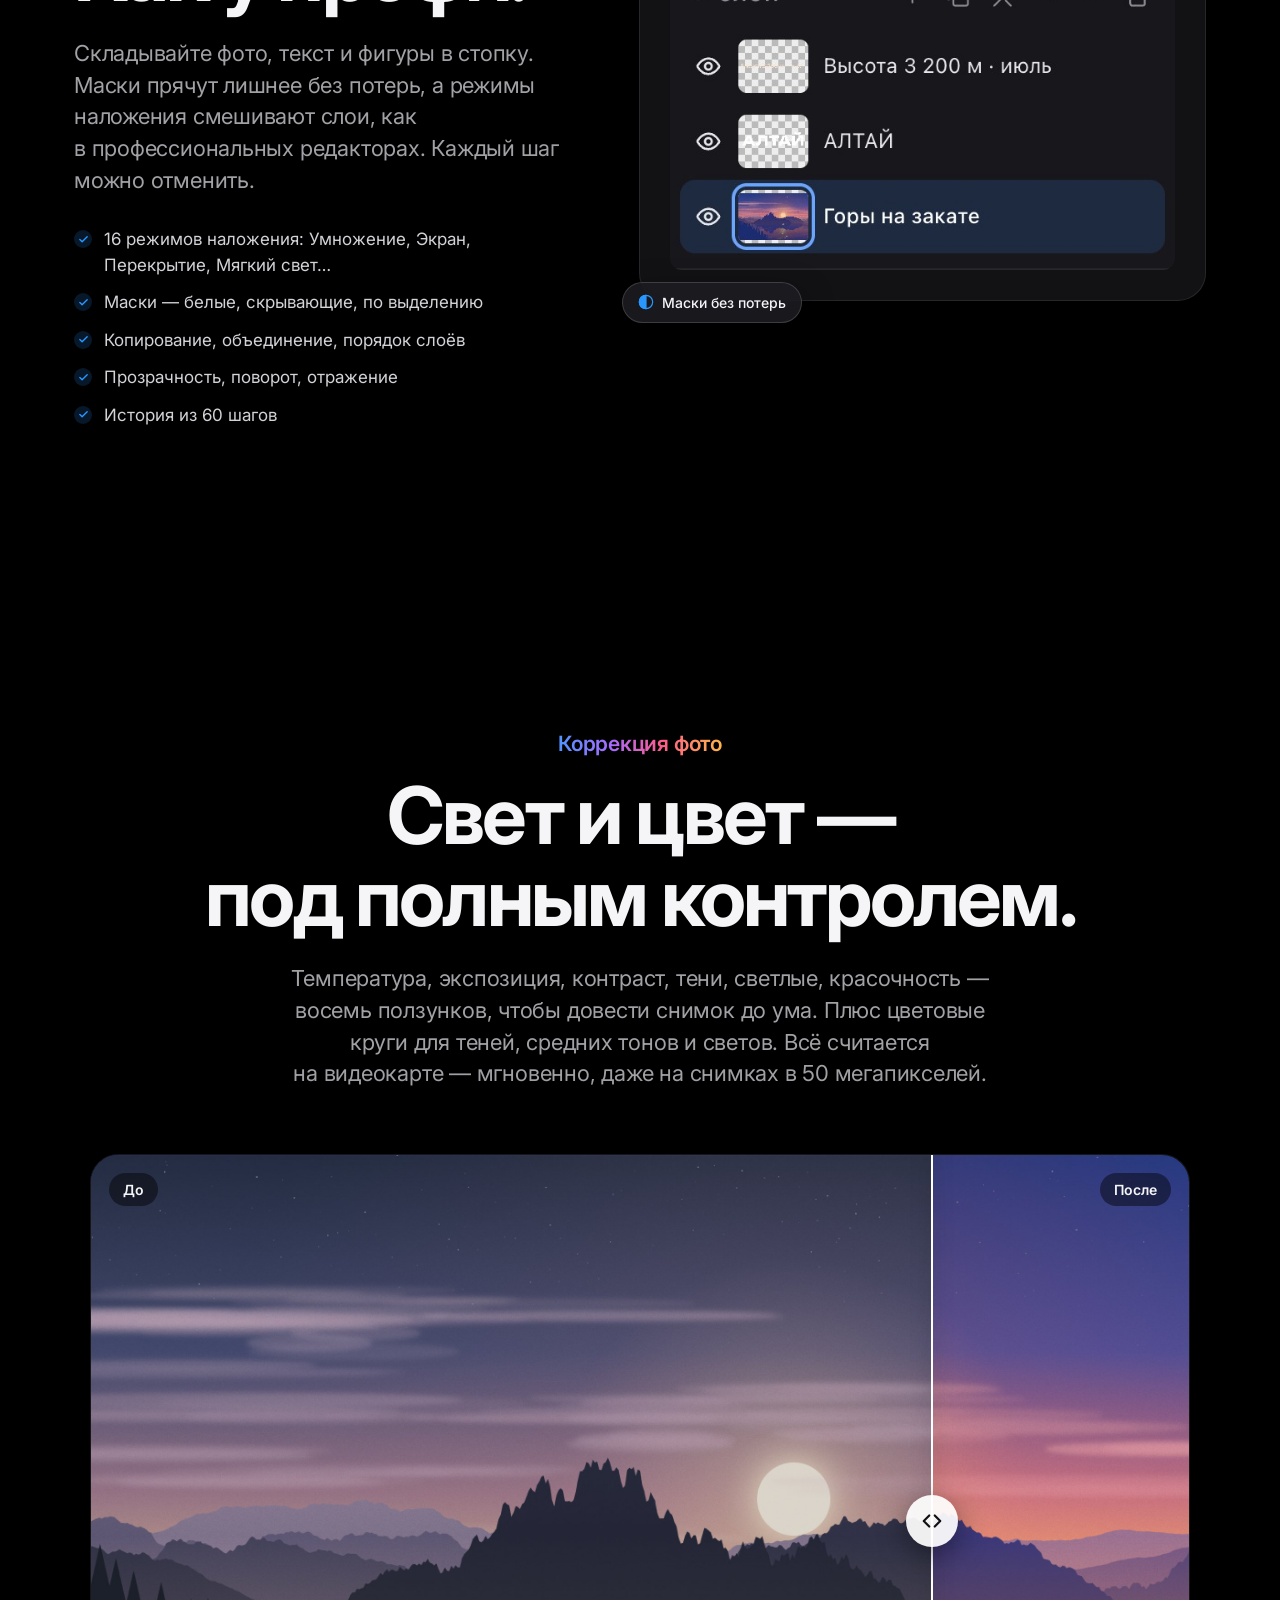
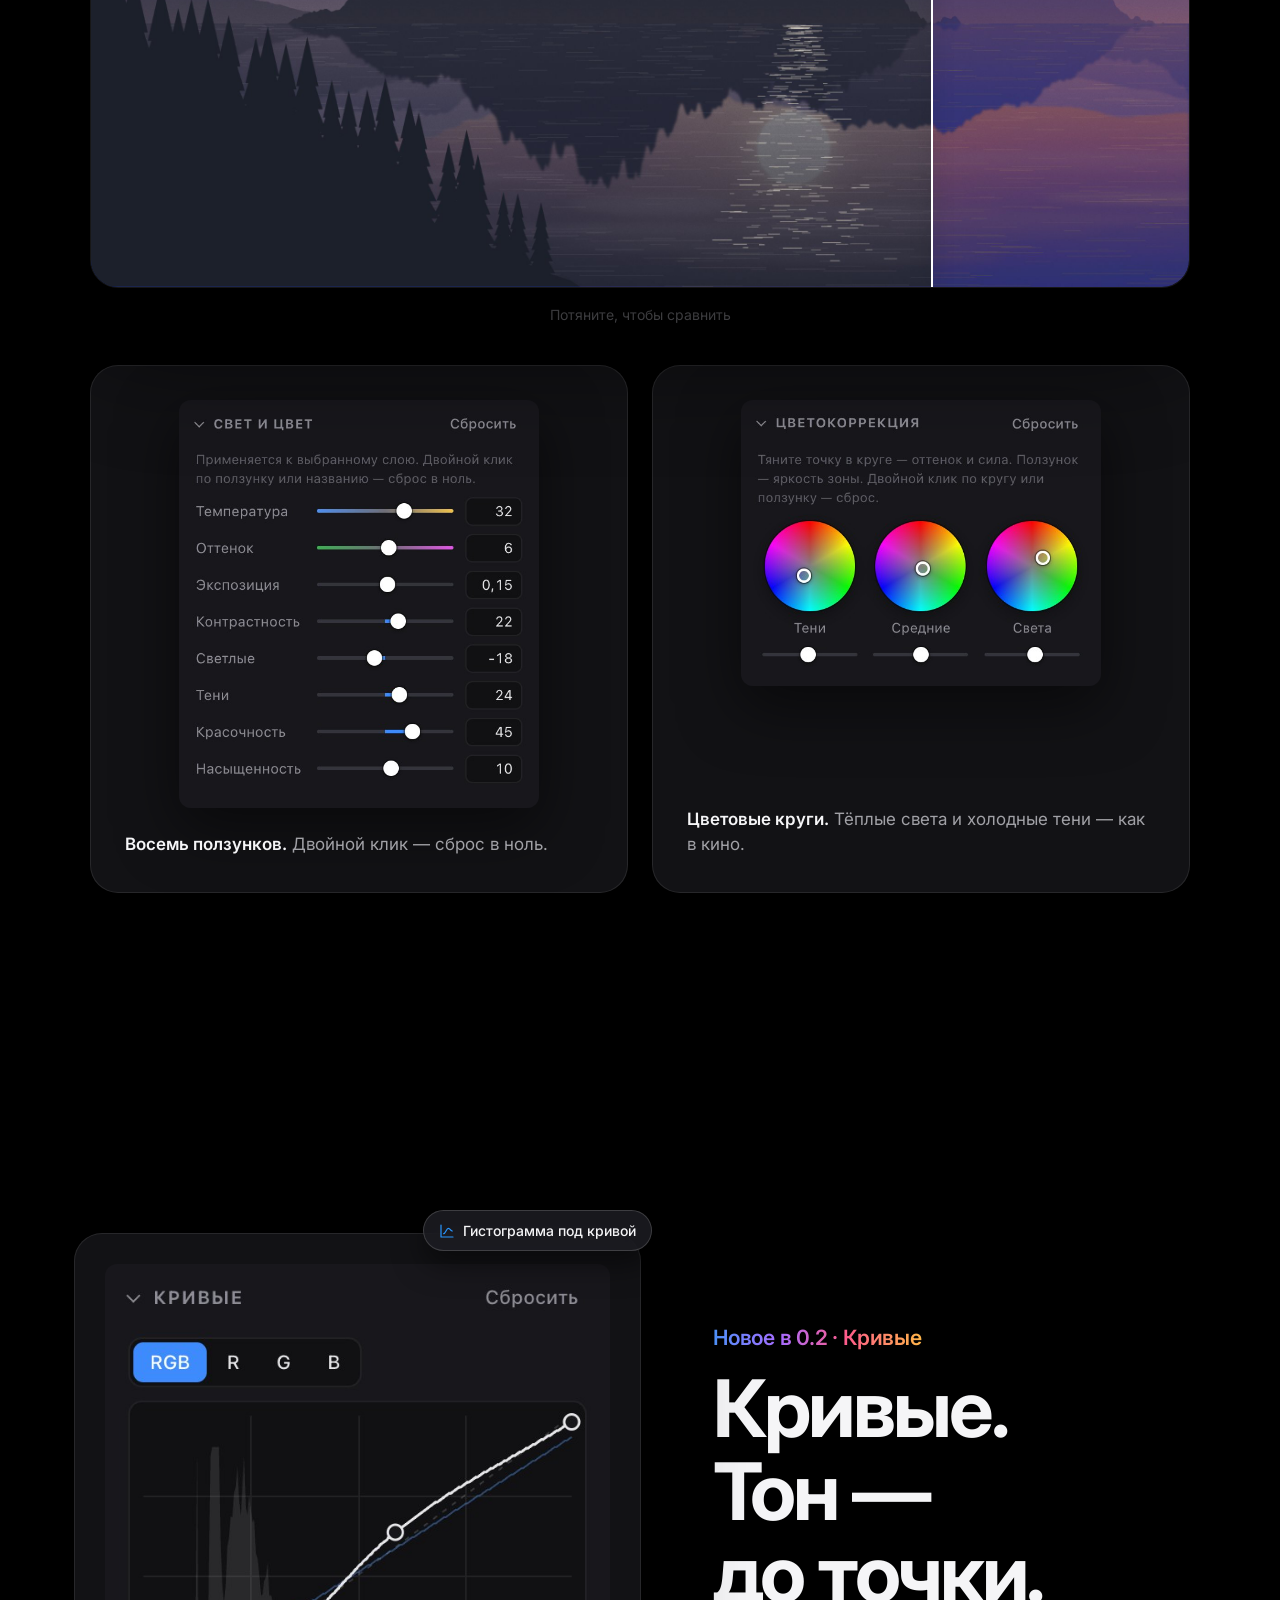
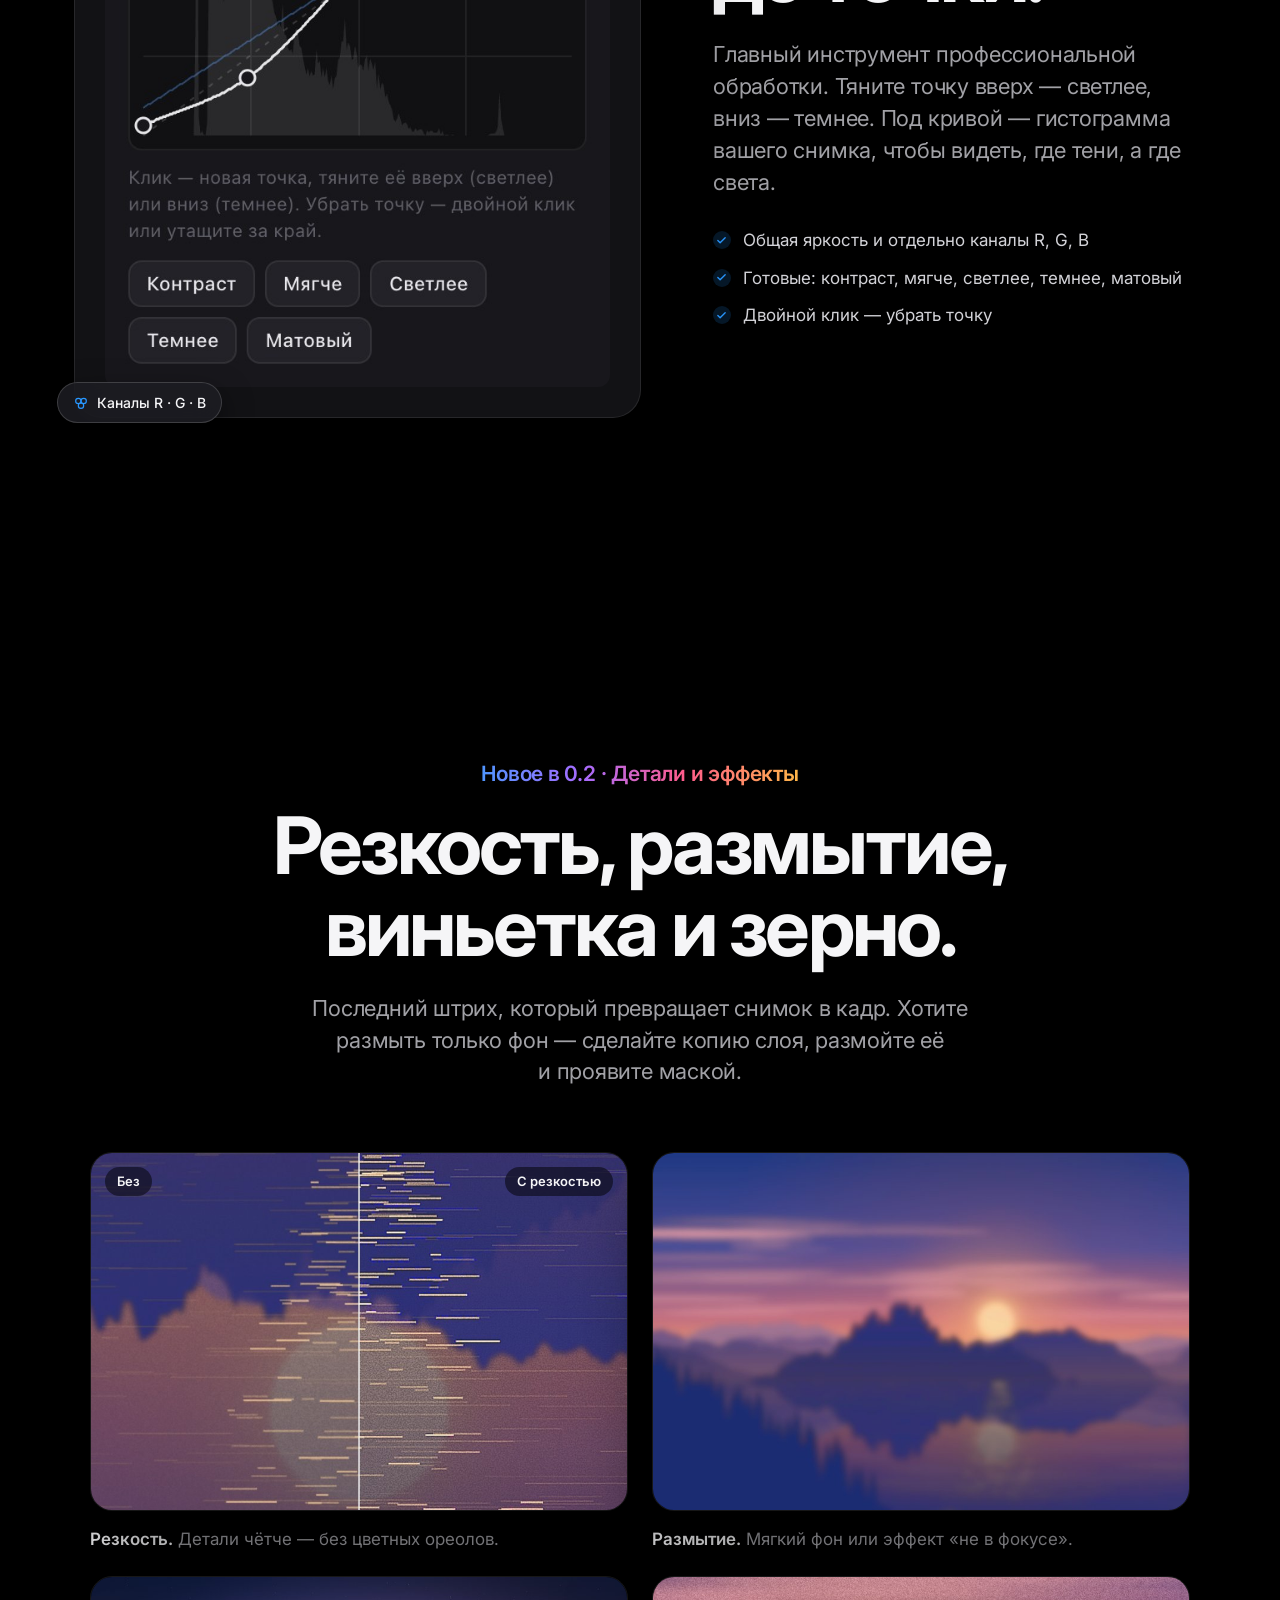
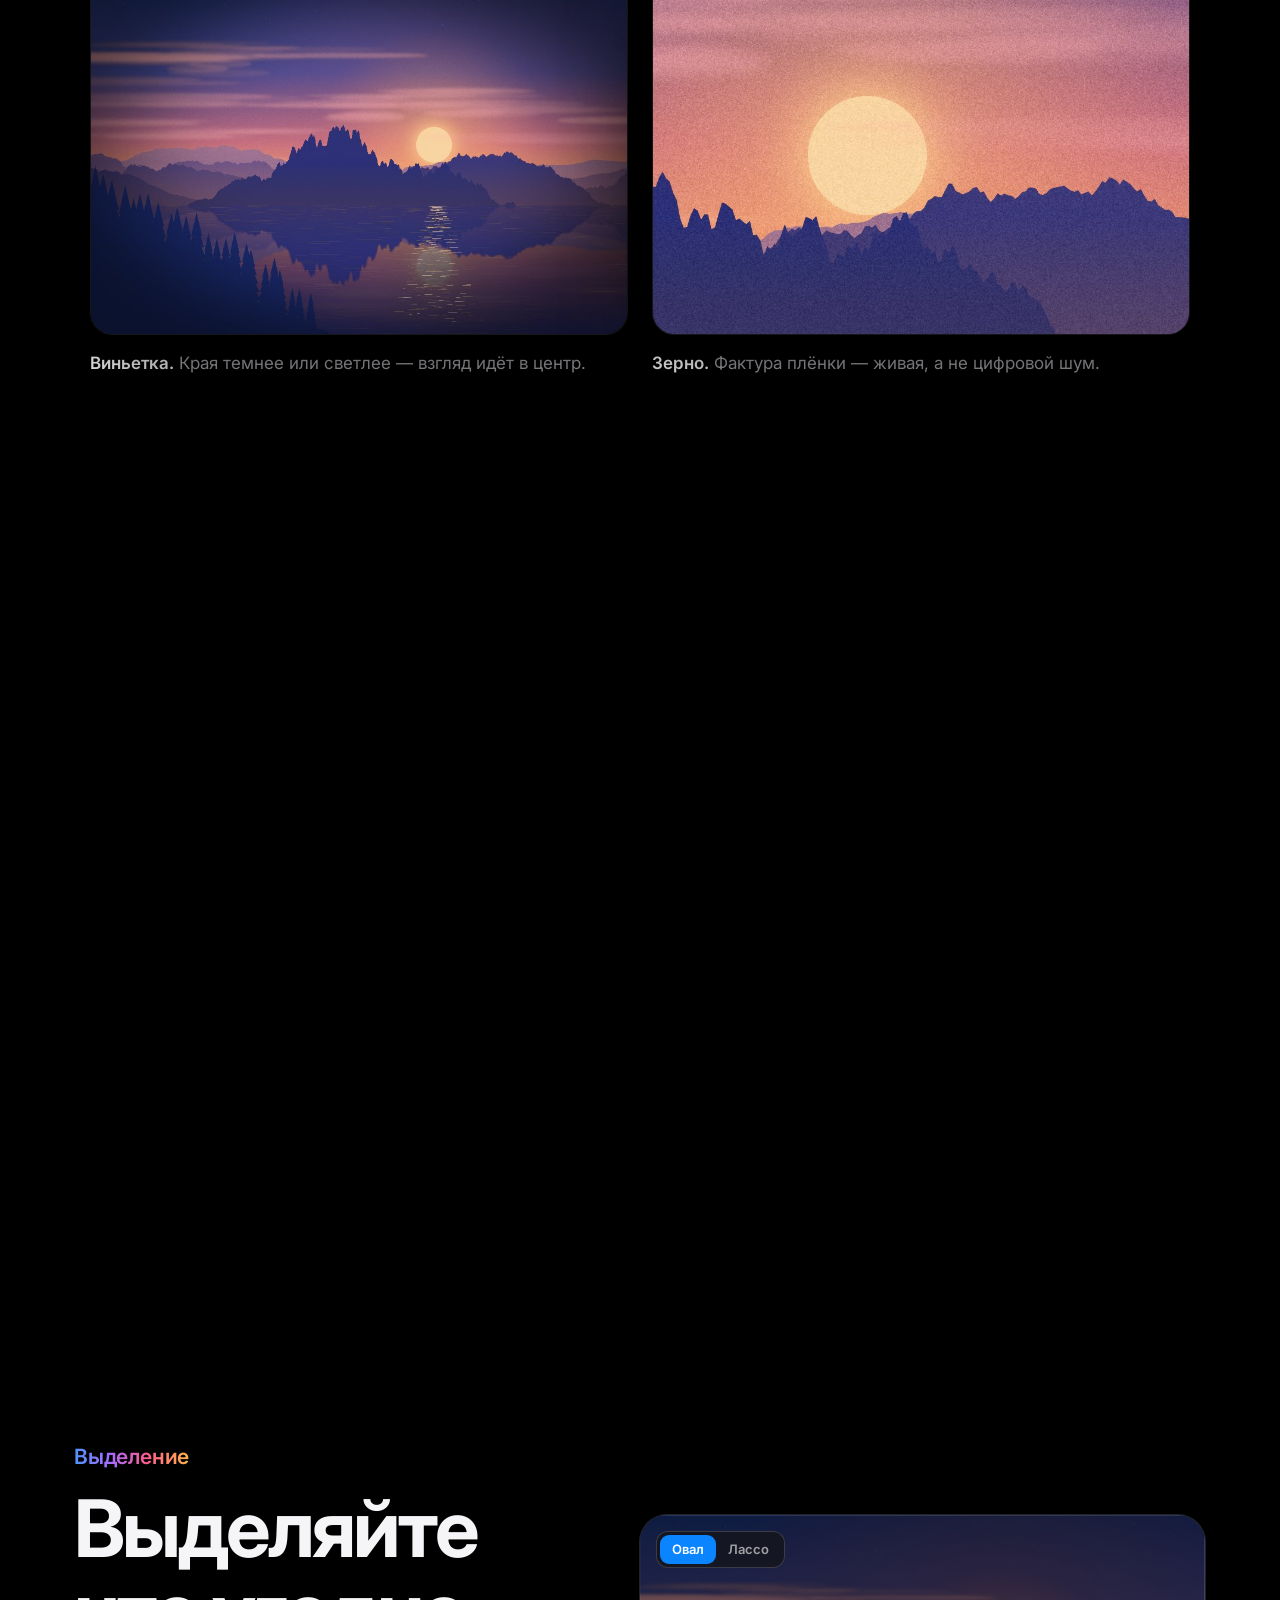
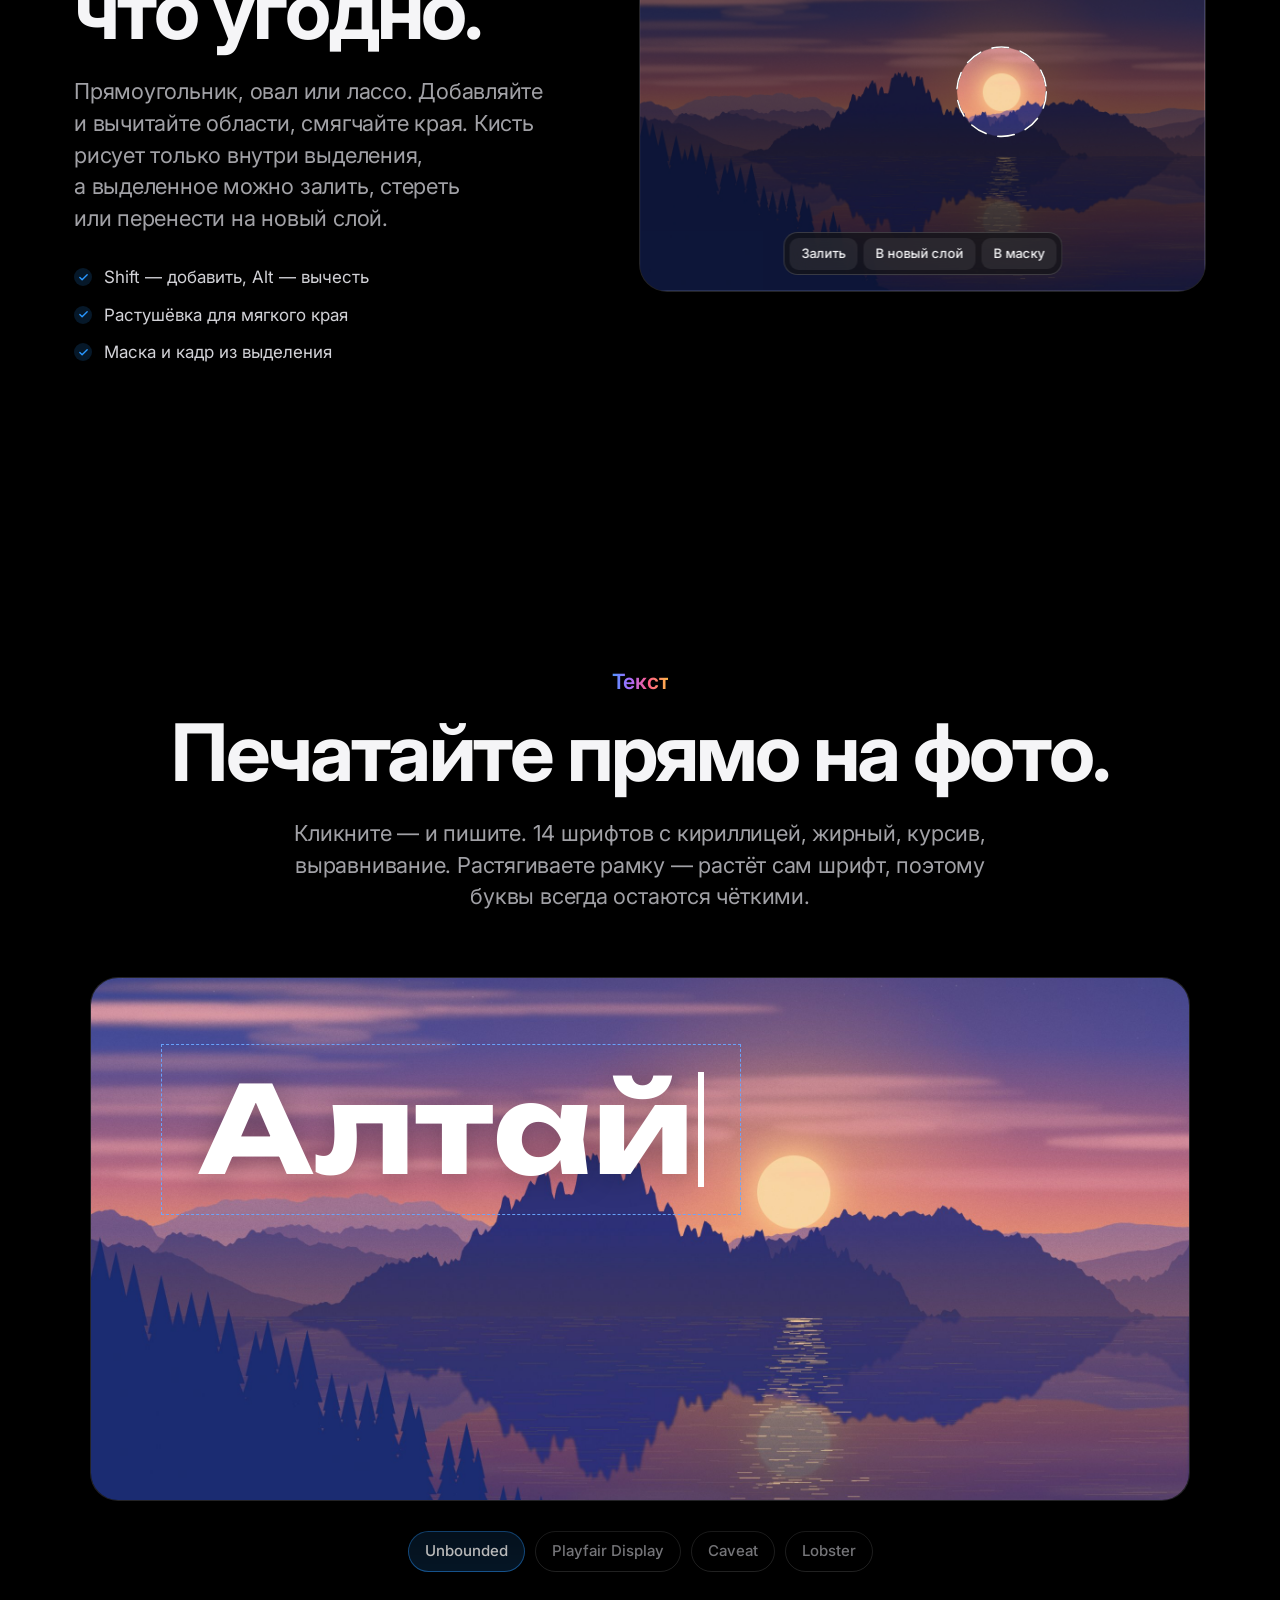
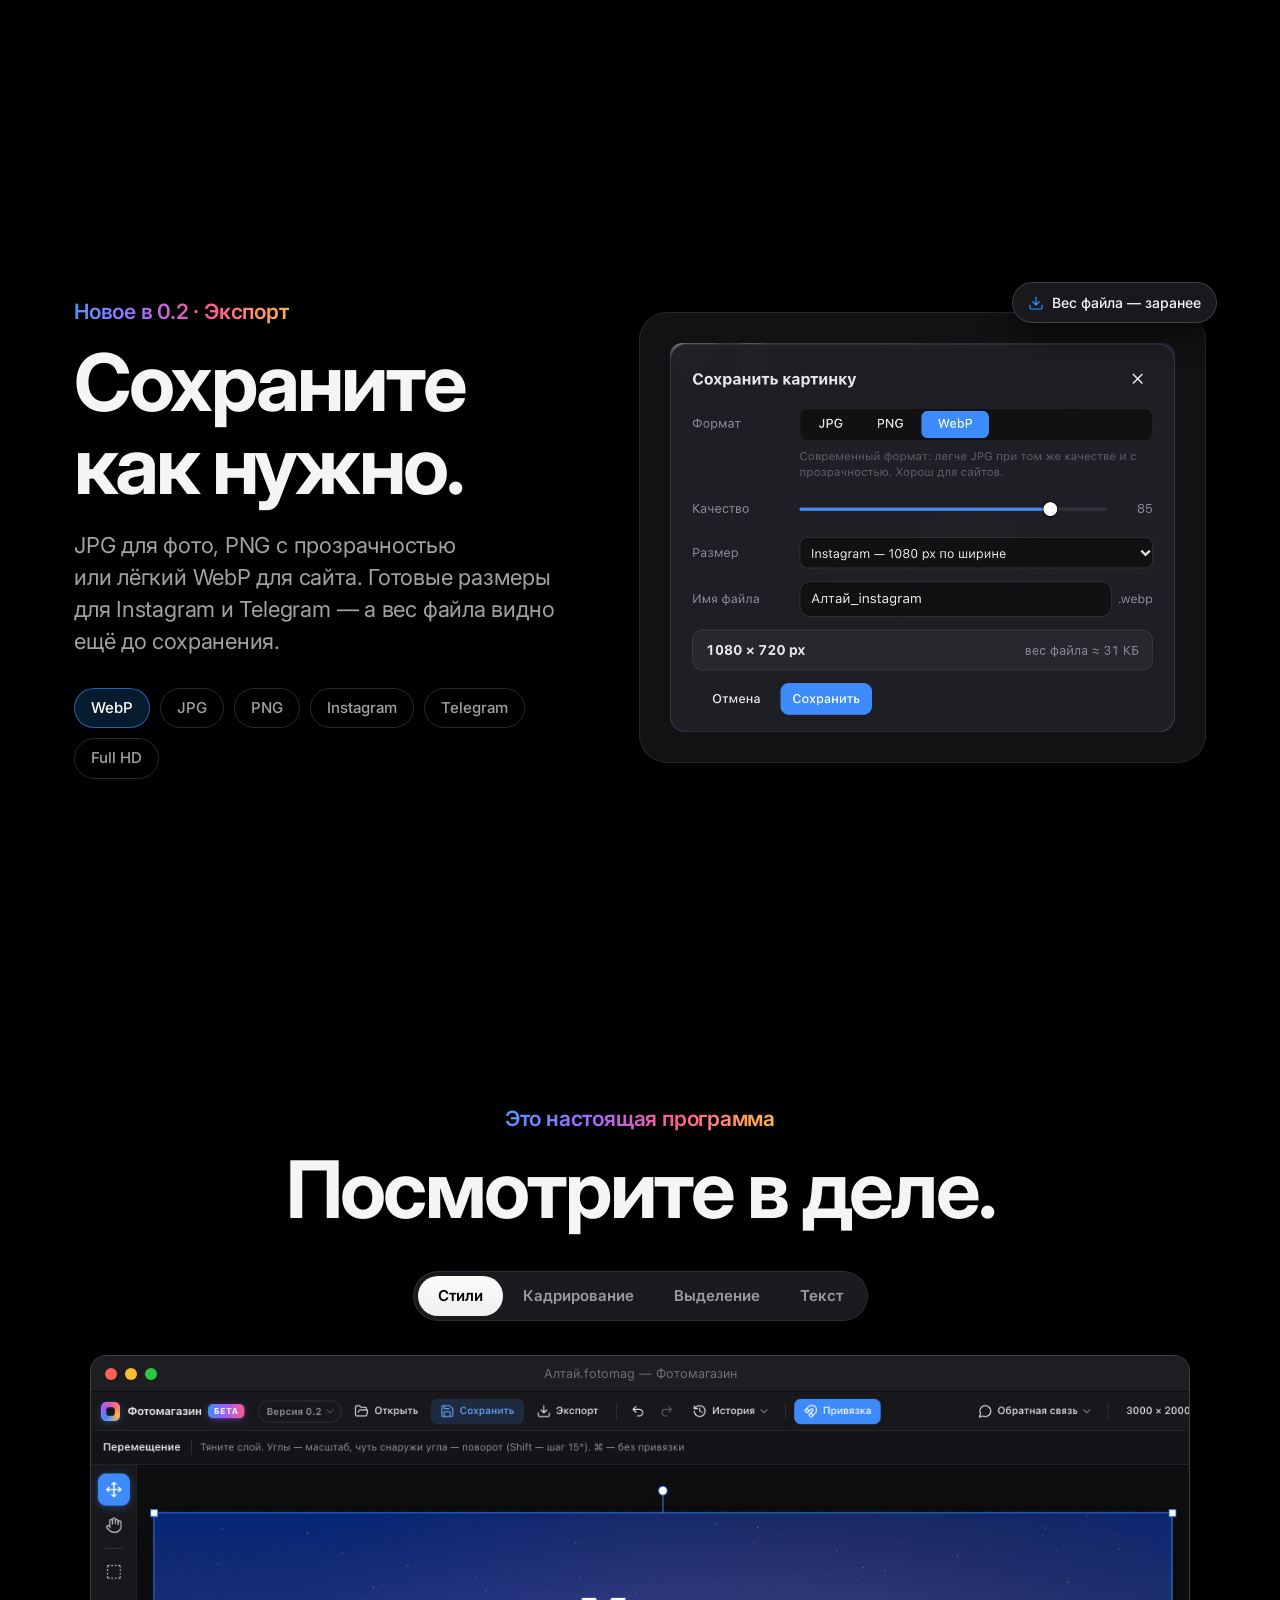
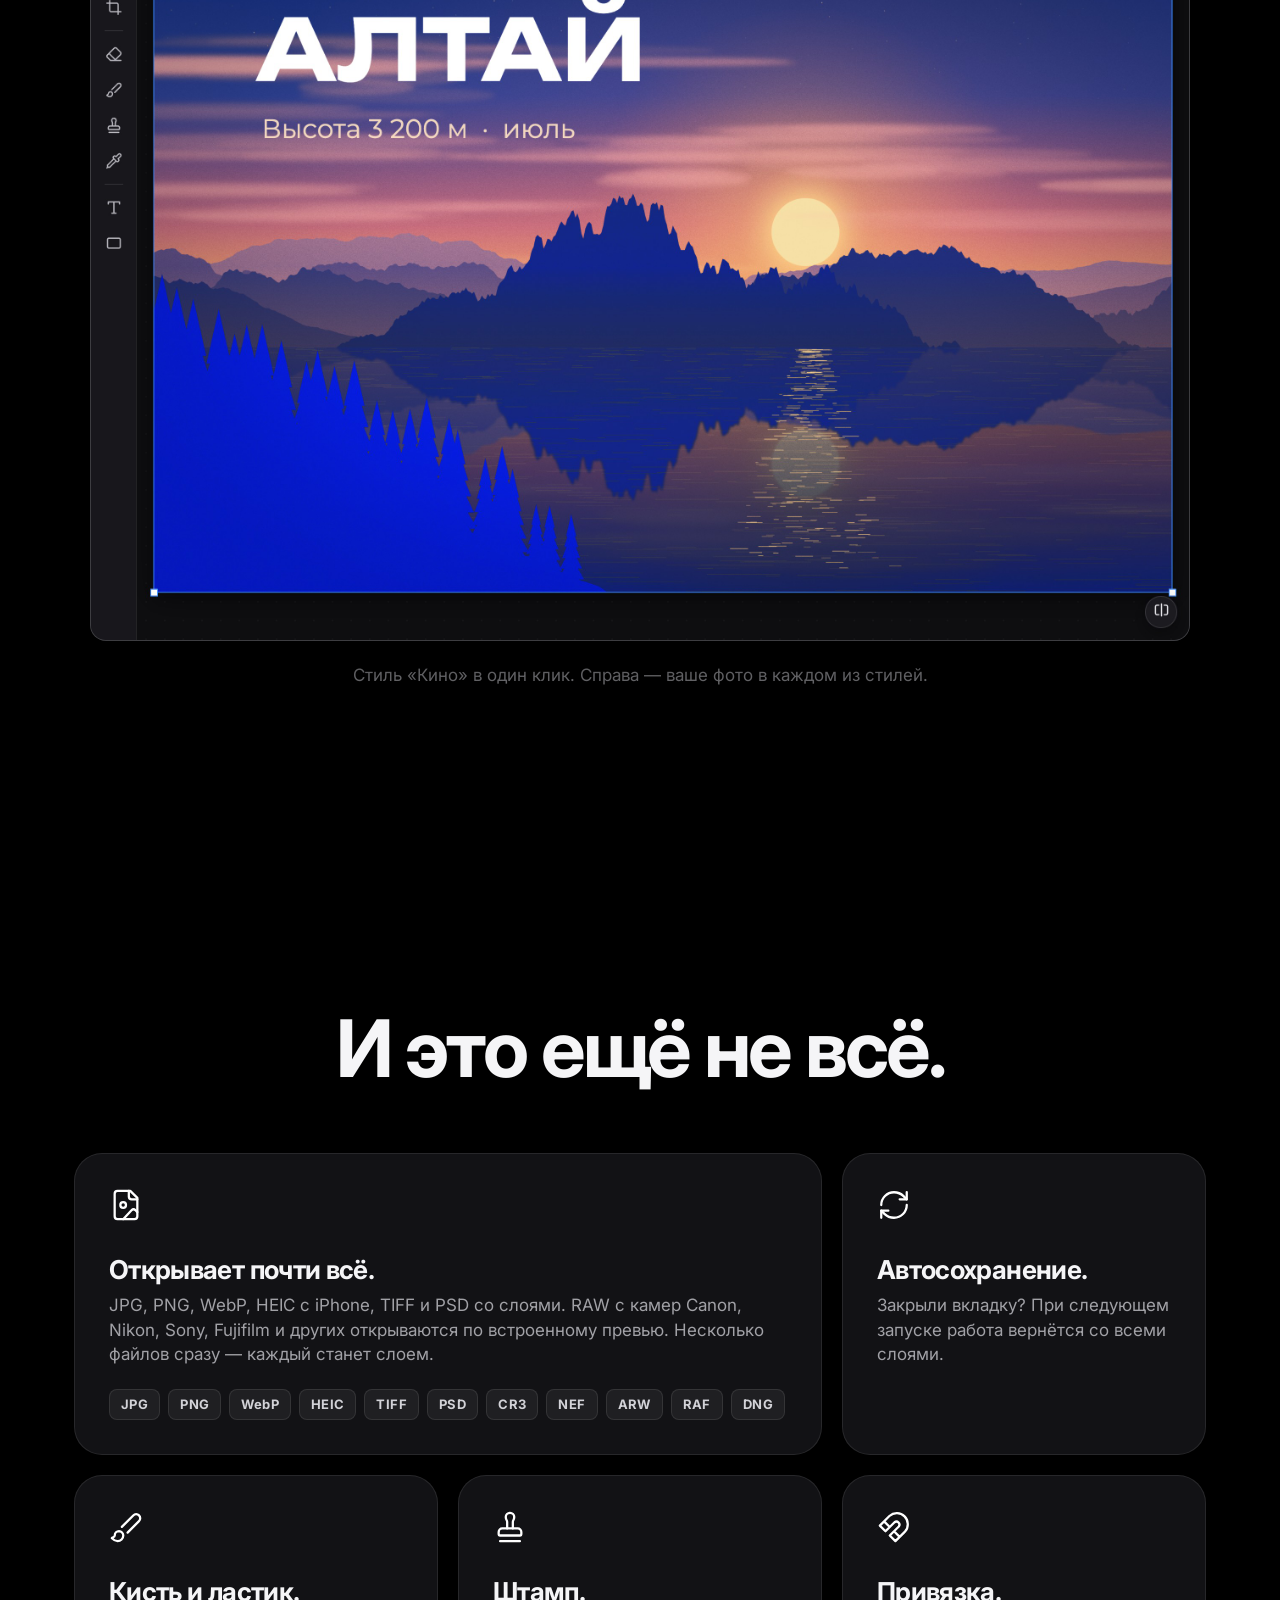
==== commit f0d19cad: "Сайт: версия 0.2 — стили, кривые, эффекты, экспорт; новые скриншоты Co-Authored-By: Claude Opus 5.5 " ====
--- a/index.html
+++ b/index.html
@@ -4,13 +4,13 @@
 <meta charset="utf-8">
 <meta name="viewport" content="width=device-width, initial-scale=1">
 <title>Фотомагазин — фоторедактор со слоями прямо в браузере</title>
-<meta name="description" content="Бесплатный фоторедактор со слоями, масками, коррекцией света и цвета, кадрированием, выделением и текстом. Один файл, работает в браузере — без установки и регистрации.">
+<meta name="description" content="Бесплатный фоторедактор со слоями, стилями в один клик, кривыми, коррекцией света и цвета, кадрированием, выделением и текстом. Один файл, работает в браузере — без установки и регистрации.">
 <meta name="theme-color" content="#000000">
 <meta property="og:type" content="website">
 <meta property="og:title" content="Фотомагазин — фоторедактор со слоями">
-<meta property="og:description" content="Слои, маски, свет и цвет, кадрирование и текст. Один файл, работает в браузере. Бесплатно.">
-<meta property="og:image" content="assets/hero.jpg?v=3">
-<link rel="icon" href="assets/icon.svg?v=3" type="image/svg+xml">
+<meta property="og:description" content="Стили в один клик, слои, кривые, свет и цвет, кадрирование и текст. Один файл, работает в браузере. Бесплатно.">
+<meta property="og:image" content="assets/hero.jpg?v=4">
+<link rel="icon" href="assets/icon.svg?v=4" type="image/svg+xml">
 <link rel="preconnect" href="https://fonts.googleapis.com">
 <link rel="preconnect" href="https://fonts.gstatic.com" crossorigin>
 <link rel="stylesheet" href="https://fonts.googleapis.com/css2?family=Inter:wght@400;500;600;700;800&family=Unbounded:wght@700&family=Playfair+Display:ital,wght@1,700&family=Caveat:wght@700&family=Lobster&display=swap">
@@ -23,7 +23,7 @@
   <div class="nav-in">
     <a class="brand" href="#top"><i class="logo"></i>Фотомагазин<span class="beta">Бета</span></a>
     <div class="links">
-      <a href="#layers">Слои</a><a href="#raw">Свет и цвет</a><a href="#crop">Инструменты</a><a href="#together">Участвовать</a><a href="#faq">Вопросы</a>
+      <a href="#styles">Стили</a><a href="#layers">Слои</a><a href="#raw">Свет и цвет</a><a href="#crop">Инструменты</a><a href="#together">Участвовать</a><a href="#faq">Вопросы</a>
     </div>
     <a class="btn btn-sm" href="https://github.com/fotomagazin/fotomagazin/releases/latest/download/fotomagazin.zip">Скачать</a>
   </div>
@@ -32,7 +32,7 @@
 <!-- ========== первый экран ========== -->
 <header class="hero" id="top">
   <div class="wrap hero-text">
-    <a class="pill reveal" href="#together"><span class="dot"></span>Бета-версия <span data-ver>0.1.3</span> — помогите сделать её лучше<span class="arr">›</span></a>
+    <a class="pill reveal" href="#styles"><span class="dot"></span>Новое в&nbsp;0.2: стили, кривые и&nbsp;эффекты<span class="arr">›</span></a>
     <h1 class="reveal" style="--d:.08s"><span class="grad">Фотомагазин.</span></h1>
     <p class="lead reveal" style="--d:.16s">Настоящий фоторедактор со&nbsp;слоями.<br><span>Один файл. Работает в&nbsp;браузере. Бесплатно.</span></p>
     <div class="cta reveal" style="--d:.24s">
@@ -46,21 +46,52 @@
     <div class="glow" aria-hidden="true"></div>
     <div class="window" id="heroWin">
       <div class="bar"><i></i><i></i><i></i><span>Алтай.fotomag — Фотомагазин</span></div>
-      <img src="assets/hero.jpg?v=3" width="3200" height="2000" alt="Окно Фотомагазина: пейзаж с горами на закате, текстовые слои и панель «Свет и цвет»">
+      <img src="assets/hero.jpg?v=4" width="3200" height="2000" alt="Окно Фотомагазина: пейзаж с горами на закате, текстовые слои и панель «Свет и цвет»">
     </div>
   </div>
 </header>
 
 <!-- ========== манифест ========== -->
 <section class="statement wrap">
-  <p id="statement">Слои. Маски. Свет и&nbsp;цвет. Кадрирование. Текст. Всё, что нужно для&nbsp;фотографии, — и&nbsp;ничего лишнего.</p>
+  <p id="statement">Стили. Слои. Кривые. Свет и&nbsp;цвет. Кадрирование. Текст. Всё, что нужно для&nbsp;фотографии, — и&nbsp;ничего лишнего.</p>
 </section>
 
 <section class="stats wrap">
-  <div class="stat reveal"><b data-count="60">0</b><span>шагов истории —<br>отменить можно всё</span></div>
-  <div class="stat reveal" style="--d:.08s"><b data-count="14">0</b><span>шрифтов<br>с кириллицей</span></div>
+  <div class="stat reveal"><b data-count="14">0</b><span>готовых стилей —<br>обработка в&nbsp;один клик</span></div>
+  <div class="stat reveal" style="--d:.08s"><b data-count="16">0</b><span>режимов наложения<br>слоёв</span></div>
   <div class="stat reveal" style="--d:.16s"><b data-count="30" data-suffix="+">0</b><span>форматов файлов —<br>от JPG до PSD и RAW</span></div>
   <div class="stat reveal" style="--d:.24s"><b data-count="0" data-suffix=" ₽">0 ₽</b><span>стоит программа.<br>Навсегда.</span></div>
+</section>
+
+<!-- ========== стили (новое в 0.2) ========== -->
+<section class="feature center" id="styles">
+  <div class="wrap">
+    <p class="eyebrow reveal">Новое в&nbsp;0.2 · Стили</p>
+    <h2 class="reveal" style="--d:.05s">Один клик —<br>и&nbsp;фото готово.</h2>
+    <p class="body narrow reveal" style="--d:.1s">Четырнадцать готовых обработок: от&nbsp;тёплого вечера до&nbsp;кино и&nbsp;плёнки. Миниатюры сразу показывают ваш снимок в&nbsp;каждом стиле, а&nbsp;силу можно убавить ползунком.</p>
+    <div class="demo st-demo reveal" id="stDemo" style="--d:.15s">
+      <img class="on" src="assets/st-none.jpg?v=4" width="1800" height="1200" alt="Исходное фото: блёклый пейзаж с горами" loading="lazy">
+      <img src="assets/st-warm.jpg?v=4" width="1800" height="1200" alt="Стиль «Тёплый»" loading="lazy">
+      <img src="assets/st-cinema.jpg?v=4" width="1800" height="1200" alt="Стиль «Кино»" loading="lazy">
+      <img src="assets/st-film.jpg?v=4" width="1800" height="1200" alt="Стиль «Плёнка»" loading="lazy">
+      <img src="assets/st-sunset.jpg?v=4" width="1800" height="1200" alt="Стиль «Закат»" loading="lazy">
+      <img src="assets/st-bw.jpg?v=4" width="1800" height="1200" alt="Стиль «Ч/Б контраст»" loading="lazy">
+      <span class="st-name" id="stName">Без стиля</span>
+    </div>
+    <div class="chips st-chips reveal" id="stChips"><button>Без стиля</button><button>Тёплый</button><button>Кино</button><button>Плёнка</button><button>Закат</button><button>Ч/Б контраст</button></div>
+    <div class="duo">
+      <figure class="card reveal"><img src="assets/styles.jpg?v=4" width="606" height="1238" alt="Панель «Стили»: плитки с миниатюрами фото в каждом стиле и ползунок силы" loading="lazy">
+        <figcaption><b>Ваше фото в&nbsp;каждом стиле.</b> Выделите несколько слоёв — стиль ляжет на&nbsp;все сразу.</figcaption></figure>
+      <figure class="card reveal st-list" style="--d:.1s">
+        <div class="names"><span>Чёткий</span><span>Тёплый</span><span>Холодный</span><span>Яркий</span><span>Портрет</span><span>Кино</span><span>Плёнка</span><span>Винтаж</span><span>Закат</span><span>Пастель</span><span>Драма</span><span>Ч/Б контраст</span><span>Ч/Б мягкий</span><span>Нуар</span><span class="mine">+ Свой стиль</span></div>
+        <ul class="checks">
+          <li>Стиль ложится поверх ваших настроек — ничего не&nbsp;теряется</li>
+          <li>Сила стиля — от&nbsp;едва заметной до&nbsp;полной</li>
+          <li>Убрать стиль — один клик по&nbsp;«Без стиля»</li>
+        </ul>
+        <figcaption><b>Свой стиль.</b> Настроили снимок так, как нравится, — сохраните обработку и&nbsp;применяйте к&nbsp;другим фото в&nbsp;один клик.</figcaption></figure>
+    </div>
+  </div>
 </section>
 
 <!-- ========== слои ========== -->
@@ -69,8 +100,9 @@
     <div class="copy">
       <p class="eyebrow reveal">Слои и маски</p>
       <h2 class="reveal" style="--d:.05s">Слои.<br>Как у&nbsp;профи.</h2>
-      <p class="body reveal" style="--d:.1s">Складывайте фото, текст и&nbsp;фигуры в&nbsp;стопку. Маски прячут лишнее без&nbsp;потерь — проявите обратно в&nbsp;любой момент. А&nbsp;каждый шаг можно отменить.</p>
+      <p class="body reveal" style="--d:.1s">Складывайте фото, текст и&nbsp;фигуры в&nbsp;стопку. Маски прячут лишнее без&nbsp;потерь, а&nbsp;режимы наложения смешивают слои, как в&nbsp;профессиональных редакторах. Каждый шаг можно отменить.</p>
       <ul class="checks reveal" style="--d:.15s">
+        <li>16 режимов наложения: Умножение, Экран, Перекрытие, Мягкий свет…</li>
         <li>Маски — белые, скрывающие, по&nbsp;выделению</li>
         <li>Копирование, объединение, порядок слоёв</li>
         <li>Прозрачность, поворот, отражение</li>
@@ -78,7 +110,7 @@
       </ul>
     </div>
     <div class="shot-stack reveal" style="--d:.1s">
-      <div class="card zoom"><img src="assets/layers.jpg?v=3" width="606" height="370" alt="Панель слоёв: текстовые слои и фото" loading="lazy"></div>
+      <div class="card zoom"><img src="assets/layers.jpg?v=4" width="606" height="370" alt="Панель слоёв: текстовые слои и фото" loading="lazy"></div>
       <div class="tag t1"><svg viewBox="0 0 24 24"><path d="M4 7V4h16v3M9 20h6M12 4v16"/></svg>Текст — всегда отдельный слой</div>
       <div class="tag t2"><svg viewBox="0 0 24 24"><circle cx="12" cy="12" r="10"/><path d="M12 2a10 10 0 0 0 0 20z" fill="currentColor"/></svg>Маски без потерь</div>
     </div>
@@ -92,18 +124,58 @@
     <h2 class="reveal" style="--d:.05s">Свет и&nbsp;цвет —<br>под&nbsp;полным контролем.</h2>
     <p class="body narrow reveal" style="--d:.1s">Температура, экспозиция, контраст, тени, светлые, красочность — восемь ползунков, чтобы довести снимок до&nbsp;ума. Плюс цветовые круги для&nbsp;теней, средних тонов и&nbsp;светов. Всё считается на&nbsp;видеокарте — мгновенно, даже на&nbsp;снимках в&nbsp;50&nbsp;мегапикселей.</p>
     <div class="ba reveal" id="ba" style="--d:.15s">
-      <img src="assets/after.jpg?v=3" width="2400" height="1600" alt="После обработки: тёплый яркий закат" loading="lazy">
-      <div class="ba-before"><img src="assets/before.jpg?v=3" width="2400" height="1600" alt="До обработки: блёклый холодный снимок" loading="lazy"></div>
+      <img src="assets/after.jpg?v=4" width="2400" height="1600" alt="После обработки: тёплый яркий закат" loading="lazy">
+      <div class="ba-before"><img src="assets/before.jpg?v=4" width="2400" height="1600" alt="До обработки: блёклый холодный снимок" loading="lazy"></div>
       <div class="ba-line"><span class="knob"><svg viewBox="0 0 24 24"><path d="m9 6-6 6 6 6M15 6l6 6-6 6"/></svg></span></div>
       <span class="ba-lbl l">До</span><span class="ba-lbl r">После</span>
       <input class="ba-range" type="range" min="0" max="100" value="50" aria-label="Сравнить до и после">
     </div>
     <p class="hint reveal">Потяните, чтобы сравнить</p>
     <div class="duo">
-      <figure class="card reveal"><img src="assets/raw.jpg?v=3" width="606" height="688" alt="Ползунки панели «Свет и цвет»" loading="lazy">
+      <figure class="card reveal"><img src="assets/raw.jpg?v=4" width="606" height="688" alt="Ползунки панели «Свет и цвет»" loading="lazy">
         <figcaption><b>Восемь ползунков.</b> Двойной клик — сброс в&nbsp;ноль.</figcaption></figure>
-      <figure class="card reveal" style="--d:.1s"><img src="assets/wheels.jpg?v=3" width="606" height="482" alt="Цветовые круги: тени, средние, света" loading="lazy">
+      <figure class="card reveal" style="--d:.1s"><img src="assets/wheels.jpg?v=4" width="606" height="482" alt="Цветовые круги: тени, средние, света" loading="lazy">
         <figcaption><b>Цветовые круги.</b> Тёплые света и&nbsp;холодные тени — как в&nbsp;кино.</figcaption></figure>
+    </div>
+  </div>
+</section>
+
+<!-- ========== кривые (новое в 0.2) ========== -->
+<section class="feature" id="curves">
+  <div class="wrap grid2 rev">
+    <div class="copy">
+      <p class="eyebrow reveal">Новое в&nbsp;0.2 · Кривые</p>
+      <h2 class="reveal" style="--d:.05s">Кривые.<br>Тон — до&nbsp;точки.</h2>
+      <p class="body reveal" style="--d:.1s">Главный инструмент профессиональной обработки. Тяните точку вверх — светлее, вниз — темнее. Под&nbsp;кривой — гистограмма вашего снимка, чтобы видеть, где тени, а&nbsp;где света.</p>
+      <ul class="checks reveal" style="--d:.15s">
+        <li>Общая яркость и&nbsp;отдельно каналы R, G, B</li>
+        <li>Готовые: контраст, мягче, светлее, темнее, матовый</li>
+        <li>Двойной клик — убрать точку</li>
+      </ul>
+    </div>
+    <div class="shot-stack reveal" style="--d:.1s">
+      <div class="card zoom"><img src="assets/curves.jpg?v=4" width="606" height="868" alt="Панель «Кривые»: S-образная кривая поверх гистограммы, каналы RGB, R, G, B" loading="lazy"></div>
+      <div class="tag t1"><svg viewBox="0 0 24 24"><path d="M3 3v18h18"/><path d="M7 16c3 0 4-8 7-8s3 4 6 4"/></svg>Гистограмма под кривой</div>
+      <div class="tag t2"><svg viewBox="0 0 24 24"><circle cx="8" cy="9" r="4"/><circle cx="16" cy="9" r="4"/><circle cx="12" cy="16" r="4"/></svg>Каналы R · G · B</div>
+    </div>
+  </div>
+</section>
+
+<!-- ========== детали и эффекты (новое в 0.2) ========== -->
+<section class="feature center" id="fx">
+  <div class="wrap">
+    <p class="eyebrow reveal">Новое в&nbsp;0.2 · Детали и&nbsp;эффекты</p>
+    <h2 class="reveal" style="--d:.05s">Резкость, размытие,<br>виньетка и&nbsp;зерно.</h2>
+    <p class="body narrow reveal" style="--d:.1s">Последний штрих, который превращает снимок в&nbsp;кадр. Хотите размыть только фон — сделайте копию слоя, размойте её и&nbsp;проявите маской.</p>
+    <div class="fx-grid">
+      <figure class="reveal"><div class="fx-img split"><img src="assets/fx-sp.jpg?v=4" width="900" height="600" alt="Резкость: слева без неё, справа с ней" loading="lazy"><span class="l">Без</span><span class="r">С&nbsp;резкостью</span></div>
+        <figcaption><b>Резкость.</b> Детали чётче — без цветных ореолов.</figcaption></figure>
+      <figure class="reveal" style="--d:.08s"><div class="fx-img"><img src="assets/fx-bl.jpg?v=4" width="900" height="600" alt="Размытие всего снимка" loading="lazy"></div>
+        <figcaption><b>Размытие.</b> Мягкий фон или&nbsp;эффект «не&nbsp;в&nbsp;фокусе».</figcaption></figure>
+      <figure class="reveal"><div class="fx-img"><img src="assets/fx-vg.jpg?v=4" width="900" height="600" alt="Виньетка: края снимка затемнены" loading="lazy"></div>
+        <figcaption><b>Виньетка.</b> Края темнее или&nbsp;светлее — взгляд идёт в&nbsp;центр.</figcaption></figure>
+      <figure class="reveal" style="--d:.08s"><div class="fx-img"><img src="assets/fx-gr.jpg?v=4" width="900" height="600" alt="Зерно плёнки крупным планом" loading="lazy"></div>
+        <figcaption><b>Зерно.</b> Фактура плёнки — живая, а&nbsp;не&nbsp;цифровой шум.</figcaption></figure>
     </div>
   </div>
 </section>
@@ -118,7 +190,7 @@
       <div class="chips reveal" style="--d:.15s" id="ratioChips"><span>4 : 5</span><span>1 : 1</span><span>16 : 9</span><span>3 : 2</span><span>9 : 16</span></div>
     </div>
     <div class="demo crop-demo reveal" id="cropDemo" style="--d:.1s">
-      <img src="assets/after.jpg?v=3" width="2400" height="1600" alt="" loading="lazy">
+      <img src="assets/after.jpg?v=4" width="2400" height="1600" alt="" loading="lazy">
       <div class="frame" id="cropFrame"><i class="h tl"></i><i class="h tr"></i><i class="h bl"></i><i class="h br"></i><span class="sz" id="cropLbl">4 : 5</span></div>
       <div class="snap-badge" id="snapBadge"><svg viewBox="0 0 24 24"><path d="m6 15-4-4 6.75-6.77a7.79 7.79 0 0 1 11 11L13 22l-4-4 6.39-6.36a2.14 2.14 0 0 0-3-3L6 15M5 8l4 4M12 15l4 4"/></svg>Прилипло к краям</div>
     </div>
@@ -139,7 +211,7 @@
       </ul>
     </div>
     <div class="demo sel-demo reveal" id="selDemo" style="--d:.1s">
-      <img src="assets/after.jpg?v=3" width="2400" height="1600" alt="" loading="lazy">
+      <img src="assets/after.jpg?v=4" width="2400" height="1600" alt="" loading="lazy">
       <svg viewBox="0 0 2400 1600" preserveAspectRatio="none" aria-hidden="true">
         <defs><mask id="selMask"><rect width="2400" height="1600" fill="#fff"/>
           <ellipse class="m-ell" cx="1536" cy="752" rx="190" ry="190" fill="#000"/>
@@ -161,10 +233,26 @@
     <h2 class="reveal" style="--d:.05s">Печатайте прямо на&nbsp;фото.</h2>
     <p class="body narrow reveal" style="--d:.1s">Кликните — и&nbsp;пишите. 14 шрифтов с&nbsp;кириллицей, жирный, курсив, выравнивание. Растягиваете рамку — растёт сам шрифт, поэтому буквы всегда остаются чёткими.</p>
     <div class="demo text-demo reveal" id="textDemo" style="--d:.15s">
-      <img src="assets/after.jpg?v=3" width="2400" height="1600" alt="" loading="lazy">
+      <img src="assets/after.jpg?v=4" width="2400" height="1600" alt="" loading="lazy">
       <div class="tx-box"><span class="tx" id="tx"></span><i class="caret"></i></div>
     </div>
     <div class="fonts reveal" id="fontChips"><span>Unbounded</span><span>Playfair Display</span><span>Caveat</span><span>Lobster</span></div>
+  </div>
+</section>
+
+<!-- ========== экспорт (новое в 0.2) ========== -->
+<section class="feature" id="export">
+  <div class="wrap grid2">
+    <div class="copy">
+      <p class="eyebrow reveal">Новое в&nbsp;0.2 · Экспорт</p>
+      <h2 class="reveal" style="--d:.05s">Сохраните<br>как&nbsp;нужно.</h2>
+      <p class="body reveal" style="--d:.1s">JPG для&nbsp;фото, PNG с&nbsp;прозрачностью или&nbsp;лёгкий WebP для&nbsp;сайта. Готовые размеры для&nbsp;Instagram и&nbsp;Telegram — а&nbsp;вес файла видно ещё до&nbsp;сохранения.</p>
+      <div class="chips reveal" style="--d:.15s"><span class="on">WebP</span><span>JPG</span><span>PNG</span><span>Instagram</span><span>Telegram</span><span>Full HD</span></div>
+    </div>
+    <div class="shot-stack reveal" style="--d:.1s">
+      <div class="card zoom"><img src="assets/export.jpg?v=4" width="960" height="740" alt="Окно «Сохранить картинку»: формат WebP, качество, размер для Instagram и вес файла" loading="lazy"></div>
+      <div class="tag t1"><svg viewBox="0 0 24 24"><path d="M21 15v4a2 2 0 0 1-2 2H5a2 2 0 0 1-2-2v-4M7 10l5 5 5-5M12 15V3"/></svg>Вес файла — заранее</div>
+    </div>
   </div>
 </section>
 
@@ -174,17 +262,18 @@
     <p class="eyebrow reveal">Это настоящая программа</p>
     <h2 class="reveal" style="--d:.05s">Посмотрите в&nbsp;деле.</h2>
     <div class="seg reveal" style="--d:.1s" role="tablist">
-      <button class="on" data-tab="0" role="tab">Кадрирование</button><button data-tab="1" role="tab">Выделение</button><button data-tab="2" role="tab">Текст</button>
+      <button class="on" data-tab="0" role="tab">Стили</button><button data-tab="1" role="tab">Кадрирование</button><button data-tab="2" role="tab">Выделение</button><button data-tab="3" role="tab">Текст</button>
     </div>
     <div class="window tabs reveal" style="--d:.15s">
       <div class="bar"><i></i><i></i><i></i><span>Алтай.fotomag — Фотомагазин</span></div>
       <div class="tab-stage">
-        <img class="on" src="assets/crop.jpg?v=3" width="2592" height="2000" alt="Кадрирование с пропорцией 4:5" loading="lazy">
-        <img src="assets/select.jpg?v=3" width="2592" height="2000" alt="Выделение овалом вокруг солнца" loading="lazy">
-        <img src="assets/text.jpg?v=3" width="2592" height="2000" alt="Редактирование текста на фото" loading="lazy">
+        <img class="on" src="assets/styles-win.jpg?v=4" width="2592" height="2000" alt="Стиль «Кино», справа — плитки стилей с миниатюрами" loading="lazy">
+        <img src="assets/crop.jpg?v=4" width="2592" height="2000" alt="Кадрирование с пропорцией 4:5" loading="lazy">
+        <img src="assets/select.jpg?v=4" width="2592" height="2000" alt="Выделение овалом вокруг солнца" loading="lazy">
+        <img src="assets/text.jpg?v=4" width="2592" height="2000" alt="Редактирование текста на фото" loading="lazy">
       </div>
     </div>
-    <p class="tab-cap reveal" id="tabCap">Пропорция 4 : 5, сетка третей и размер будущего кадра — прямо поверх фото.</p>
+    <p class="tab-cap reveal" id="tabCap">Стиль «Кино» в один клик. Справа — ваше фото в каждом из стилей.</p>
   </div>
 </section>
 
@@ -204,10 +293,10 @@
         <h3>Штамп.</h3><p>Клонируйте чистый участок — и&nbsp;прыщ, провод или&nbsp;мусор исчезают.</p></div>
       <div class="b-card reveal" style="--d:.06s"><svg viewBox="0 0 24 24"><path d="m6 15-4-4 6.75-6.77a7.79 7.79 0 0 1 11 11L13 22l-4-4 6.39-6.36a2.14 2.14 0 0 0-3-3L6 15M5 8l4 4M12 15l4 4"/></svg>
         <h3>Привязка.</h3><p>Слои и&nbsp;рамки сами липнут к&nbsp;краям и&nbsp;центру кадра.</p></div>
-      <div class="b-card reveal" style="--d:.12s"><svg viewBox="0 0 24 24"><path d="M21 15v4a2 2 0 0 1-2 2H5a2 2 0 0 1-2-2v-4M7 10l5 5 5-5M12 15V3"/></svg>
-        <h3>Экспорт в&nbsp;клик.</h3><p>PNG или&nbsp;JPG — сразу. Проект — со&nbsp;всеми слоями, чтобы продолжить позже.</p></div>
+      <div class="b-card reveal" style="--d:.12s"><svg viewBox="0 0 24 24"><path d="M8 19H5a2 2 0 0 1-2-2V7a2 2 0 0 1 2-2h3M16 5h3a2 2 0 0 1 2 2v10a2 2 0 0 1-2 2h-3M12 3v18"/></svg>
+        <h3>До / после.</h3><p>Зажмите <kbd>\</kbd> — и&nbsp;увидите снимок без&nbsp;обработки. Отпустите — вернётся результат.</p></div>
       <div class="b-card wide reveal"><svg viewBox="0 0 24 24"><rect x="2" y="4" width="20" height="16" rx="2"/><path d="M6 8h.01M10 8h.01M14 8h.01M18 8h.01M8 12h.01M12 12h.01M16 12h.01M7 16h10"/></svg>
-        <h3>Привычные горячие клавиши.</h3><p>Если вы работали в&nbsp;профессиональных редакторах — руки всё вспомнят сами.</p>
+        <h3>Привычные горячие клавиши.</h3><p>Если вы работали в&nbsp;профессиональных редакторах — руки всё вспомнят сами. А&nbsp;на&nbsp;тачпаде два пальца двигают фото, щипок — масштаб.</p>
         <div class="keys"><kbd>V</kbd><kbd>M</kbd><kbd>C</kbd><kbd>B</kbd><kbd>E</kbd><kbd>T</kbd><kbd>[ ]</kbd><kbd>⌘Z</kbd><kbd>⌘J</kbd><kbd>⌘D</kbd><kbd>Пробел</kbd></div></div>
     </div>
   </div>
@@ -217,7 +306,7 @@
 <section class="together" id="together">
   <div class="wrap">
     <div class="center">
-      <p class="eyebrow reveal">Бета-версия <span data-ver>0.1.3</span></p>
+      <p class="eyebrow reveal">Бета-версия <span data-ver>0.2</span></p>
       <h2 class="reveal" style="--d:.05s">Фотомагазин создаётся<br>вместе с&nbsp;вами.</h2>
       <p class="body narrow reveal" style="--d:.1s">Это ранняя версия: основа уже работает, но&nbsp;многого ещё нет, а&nbsp;что-то может сломаться. Расскажите, чего вам не&nbsp;хватает, — автор читает каждое сообщение, а&nbsp;в&nbsp;канале вы&nbsp;голосуете за&nbsp;то, что появится дальше.</p>
     </div>
@@ -231,7 +320,7 @@
       <h3 class="reveal">Что дальше? Решаете вы.</h3>
       <p class="reveal" style="--d:.05s">Идеи, которые уже на&nbsp;очереди. Голосуйте в&nbsp;опросах нашего канала — самые нужные появятся первыми.</p>
       <ul class="road reveal" style="--d:.1s">
-        <li>Режимы наложения слоёв</li><li>Кривые и уровни</li><li>Удаление фона одной кнопкой</li><li>Восстанавливающая кисть</li>
+        <li class="done">Режимы наложения слоёв <em>готово в&nbsp;0.2</em></li><li class="done">Кривые <em>готово в&nbsp;0.2</em></li><li>Уровни</li><li>Удаление фона одной кнопкой</li><li>Восстанавливающая кисть</li>
         <li>Нажим графического планшета</li><li>Градиенты и заливка</li><li>Фигуры и линии</li><li>Приложение для Mac и Windows</li>
         <li>Английская версия</li><li class="you">+ ваша идея</li>
       </ul>
@@ -254,7 +343,7 @@
     <i class="logo big reveal"></i>
     <h2 class="reveal" style="--d:.05s">Начните прямо сейчас.</h2>
     <p class="body narrow reveal" style="--d:.1s">Бесплатно. Без регистрации. Архив меньше 100&nbsp;КБ — программа и&nbsp;короткая инструкция.</p>
-    <p class="fine reveal" style="--d:.12s">Бета-версия <span data-ver>0.1.3</span>. Нашли ошибку или&nbsp;чего-то не&nbsp;хватает? <a class="inl" data-form="idea" href="#together">Напишите нам</a>.</p>
+    <p class="fine reveal" style="--d:.12s">Бета-версия <span data-ver>0.2</span>. Нашли ошибку или&nbsp;чего-то не&nbsp;хватает? <a class="inl" data-form="idea" href="#together">Напишите нам</a>.</p>
     <div class="cta reveal" style="--d:.15s">
       <a class="btn btn-lg" href="https://github.com/fotomagazin/fotomagazin/releases/latest/download/fotomagazin.zip">
         <svg viewBox="0 0 24 24"><path d="M21 15v4a2 2 0 0 1-2 2H5a2 2 0 0 1-2-2v-4M7 10l5 5 5-5M12 15V3"/></svg>Скачать Фотомагазин</a>
@@ -273,12 +362,13 @@
   <div class="wrap narrow-w">
     <h2 class="reveal center-t">Вопросы и&nbsp;ответы.</h2>
     <details class="reveal"><summary>Почему «бета»?</summary><p>Фотомагазин только начинает свой путь. Всё, что описано на&nbsp;этой странице, уже работает, но&nbsp;программа ещё развивается: будут появляться новые инструменты, а&nbsp;иногда — встречаться ошибки. Ваши отзывы помогают решить, что делать в&nbsp;первую очередь.</p></details>
+    <details class="reveal"><summary>Что нового в&nbsp;версии 0.2?</summary><p>Стили — 14 готовых обработок в&nbsp;один клик и&nbsp;свои стили. Кривые с&nbsp;гистограммой. Резкость, размытие, виньетка и&nbsp;зерно. 16 режимов наложения слоёв. Окно «Экспорт» с&nbsp;форматами JPG, PNG и&nbsp;WebP, размерами для&nbsp;Instagram и&nbsp;Telegram и&nbsp;весом файла. «До / после» по&nbsp;клавише \ и&nbsp;управление тачпадом. Уже установленный Фотомагазин сам подскажет, что вышла новая версия.</p></details>
     <details class="reveal"><summary>Как предложить идею или&nbsp;сообщить об&nbsp;ошибке?</summary><p>Через <a class="inl" data-form="idea" href="#together">короткую форму</a> или нашего <a class="inl" data-tg="bot" href="#together">Telegram-бота</a> — сообщение придёт напрямую автору. Или прямо из&nbsp;программы: кнопка «Обратная связь» в&nbsp;верхней панели. А&nbsp;новости об&nbsp;обновлениях и&nbsp;опросы — в&nbsp;нашем <a class="inl" data-tg="channel" href="#together">Telegram-канале</a>.</p></details>
     <details class="reveal"><summary>Это правда бесплатно?</summary><p>Да. Без пробного периода, подписок и&nbsp;рекламы.</p></details>
     <details class="reveal"><summary>Нужно что-то устанавливать?</summary><p>Нет. Скачайте архив, распакуйте его двойным кликом и&nbsp;откройте fotomagazin.html — программа запустится в&nbsp;браузере, как обычная. Вся программа — это один этот файл, а&nbsp;рядом лежит короткая инструкция.</p></details>
     <details class="reveal"><summary>Работает без интернета?</summary><p>Да, всё основное работает офлайн. Интернет нужен только чтобы подгрузить шрифты для&nbsp;текста и&nbsp;при&nbsp;первом открытии PSD, TIFF или&nbsp;HEIC.</p></details>
     <details class="reveal"><summary>В каком браузере лучше?</summary><p>Лучше всего — в&nbsp;Google Chrome или&nbsp;Microsoft Edge на&nbsp;Mac и&nbsp;Windows.</p></details>
-    <details class="reveal"><summary>Можно сохранить работу и&nbsp;продолжить потом?</summary><p>Да. «Сохранить» записывает проект в&nbsp;файл .fotomag со&nbsp;всеми слоями, масками и&nbsp;коррекциями. А&nbsp;автосохранение подстрахует, если вкладка закроется.</p></details>
+    <details class="reveal"><summary>Можно сохранить работу и&nbsp;продолжить потом?</summary><p>Да. «Сохранить» записывает проект в&nbsp;файл .fotomag со&nbsp;всеми слоями, масками, стилями и&nbsp;коррекциями. А&nbsp;автосохранение подстрахует, если вкладка закроется.</p></details>
   </div>
 </section>
 
--- a/style.css
+++ b/style.css
@@ -193,6 +193,36 @@
 @keyframes blink { 50% { opacity: 0; } }
 .fonts { display: flex; justify-content: center; flex-wrap: wrap; gap: 10px; margin-top: 30px; }
 
+/* стили: фото плавно переключается между стилями */
+.st-demo { max-width: 1100px; margin: 64px auto 0; }
+.st-demo > img { position: absolute; inset: 0; opacity: 0; transition: opacity .9s var(--ease); }
+.st-demo > img.on { opacity: 1; }
+.st-demo > img:first-child { position: relative; }
+.st-name { position: absolute; top: 18px; left: 18px; padding: 7px 15px; border-radius: 980px; font-size: 14px; font-weight: 600;
+  background: rgba(0,0,0,.45); backdrop-filter: blur(12px); -webkit-backdrop-filter: blur(12px); }
+.st-chips { justify-content: center; }
+.chips button { font: inherit; padding: 8px 16px; border-radius: 980px; border: 1px solid var(--line2); font-size: 15px; font-weight: 500; color: var(--dim);
+  background: none; cursor: pointer; transition: all .4s var(--ease); }
+.chips button:hover { color: #fff; }
+.chips button.on { color: #fff; background: rgba(41,151,255,.18); border-color: rgba(41,151,255,.6); }
+.duo .card img[src*="styles.jpg"] { max-width: 250px; }
+.st-list .checks { margin: 0; }
+.st-list .names { display: flex; flex-wrap: wrap; gap: 8px; }
+.st-list .names span { padding: 7px 13px; border-radius: 980px; background: rgba(255,255,255,.06); border: 1px solid var(--line); font-size: 14px; color: #d2d2d7; }
+.st-list .names .mine { border: 1.5px dashed rgba(41,151,255,.55); color: var(--blue); background: rgba(41,151,255,.06); font-weight: 600; }
+
+/* детали и эффекты */
+.fx-grid { display: grid; grid-template-columns: 1fr 1fr; gap: 24px; max-width: 1100px; margin: 64px auto 0; text-align: left; }
+.fx-grid figure { margin: 0; }
+.fx-img { position: relative; border-radius: 22px; overflow: hidden; aspect-ratio: 3 / 2; border: 1px solid var(--line); box-shadow: 0 30px 80px rgba(0,0,0,.55); }
+.fx-img img { width: 100%; height: 100%; object-fit: cover; }
+.fx-img span { position: absolute; top: 14px; padding: 5px 12px; border-radius: 980px; font-size: 13px; font-weight: 600; background: rgba(0,0,0,.5);
+  backdrop-filter: blur(10px); -webkit-backdrop-filter: blur(10px); }
+.fx-img .l { left: 14px; } .fx-img .r { right: 14px; }
+.fx-grid figcaption { color: var(--dim); font-size: 17px; margin-top: 16px; }
+.fx-grid figcaption b { color: var(--text); font-weight: 600; }
+.b-card kbd { font: inherit; font-size: 14px; padding: 1px 7px; border-radius: 6px; background: rgba(255,255,255,.08); border: 1px solid var(--line2); color: var(--text); }
+
 /* скриншоты во вкладках */
 .seg { display: inline-flex; padding: 4px; border-radius: 980px; background: #1c1c20; border: 1px solid var(--line); margin-top: 40px; }
 .seg button { font: inherit; font-size: 15px; font-weight: 600; color: var(--dim); background: none; border: 0; padding: 9px 20px; border-radius: 980px; cursor: pointer; transition: all .3s var(--ease); }
@@ -251,6 +281,9 @@
 .road li::before { content: ''; width: 8px; height: 8px; border-radius: 50%; background: var(--grad); box-shadow: 0 0 10px rgba(167,107,255,.6); }
 .road li.you { border: 1.5px dashed rgba(41,151,255,.55); color: var(--blue); font-weight: 600; background: rgba(41,151,255,.06); }
 .road li.you::before { display: none; }
+.road li.done { color: var(--text); border-color: rgba(48,209,88,.4); background: rgba(48,209,88,.07); }
+.road li.done::before { width: 16px; height: 16px; box-shadow: none; background: rgba(48,209,88,.2) url("data:image/svg+xml,%3Csvg xmlns='http://www.w3.org/2000/svg' viewBox='0 0 24 24' fill='none' stroke='%2330d158' stroke-width='3.2' stroke-linecap='round' stroke-linejoin='round'%3E%3Cpath d='M20 6 9 17l-5-5'/%3E%3C/svg%3E") center/10px no-repeat; }
+.road li.done em { font-style: normal; font-size: 13px; color: #30d158; font-weight: 600; }
 .download .fine { margin-top: 14px; }
 
 /* окно отзыва */
@@ -323,7 +356,7 @@
   .grid2.rev .copy { order: 0; }
   .feature { padding: 110px 0; }
   .stats { grid-template-columns: 1fr 1fr; row-gap: 36px; }
-  .duo, .steps, .ways { grid-template-columns: 1fr; }
+  .duo, .steps, .ways, .fx-grid { grid-template-columns: 1fr; }
   .together { padding: 110px 0; }
   .bento { grid-template-columns: 1fr; }
   .b-card.wide { grid-column: auto; }
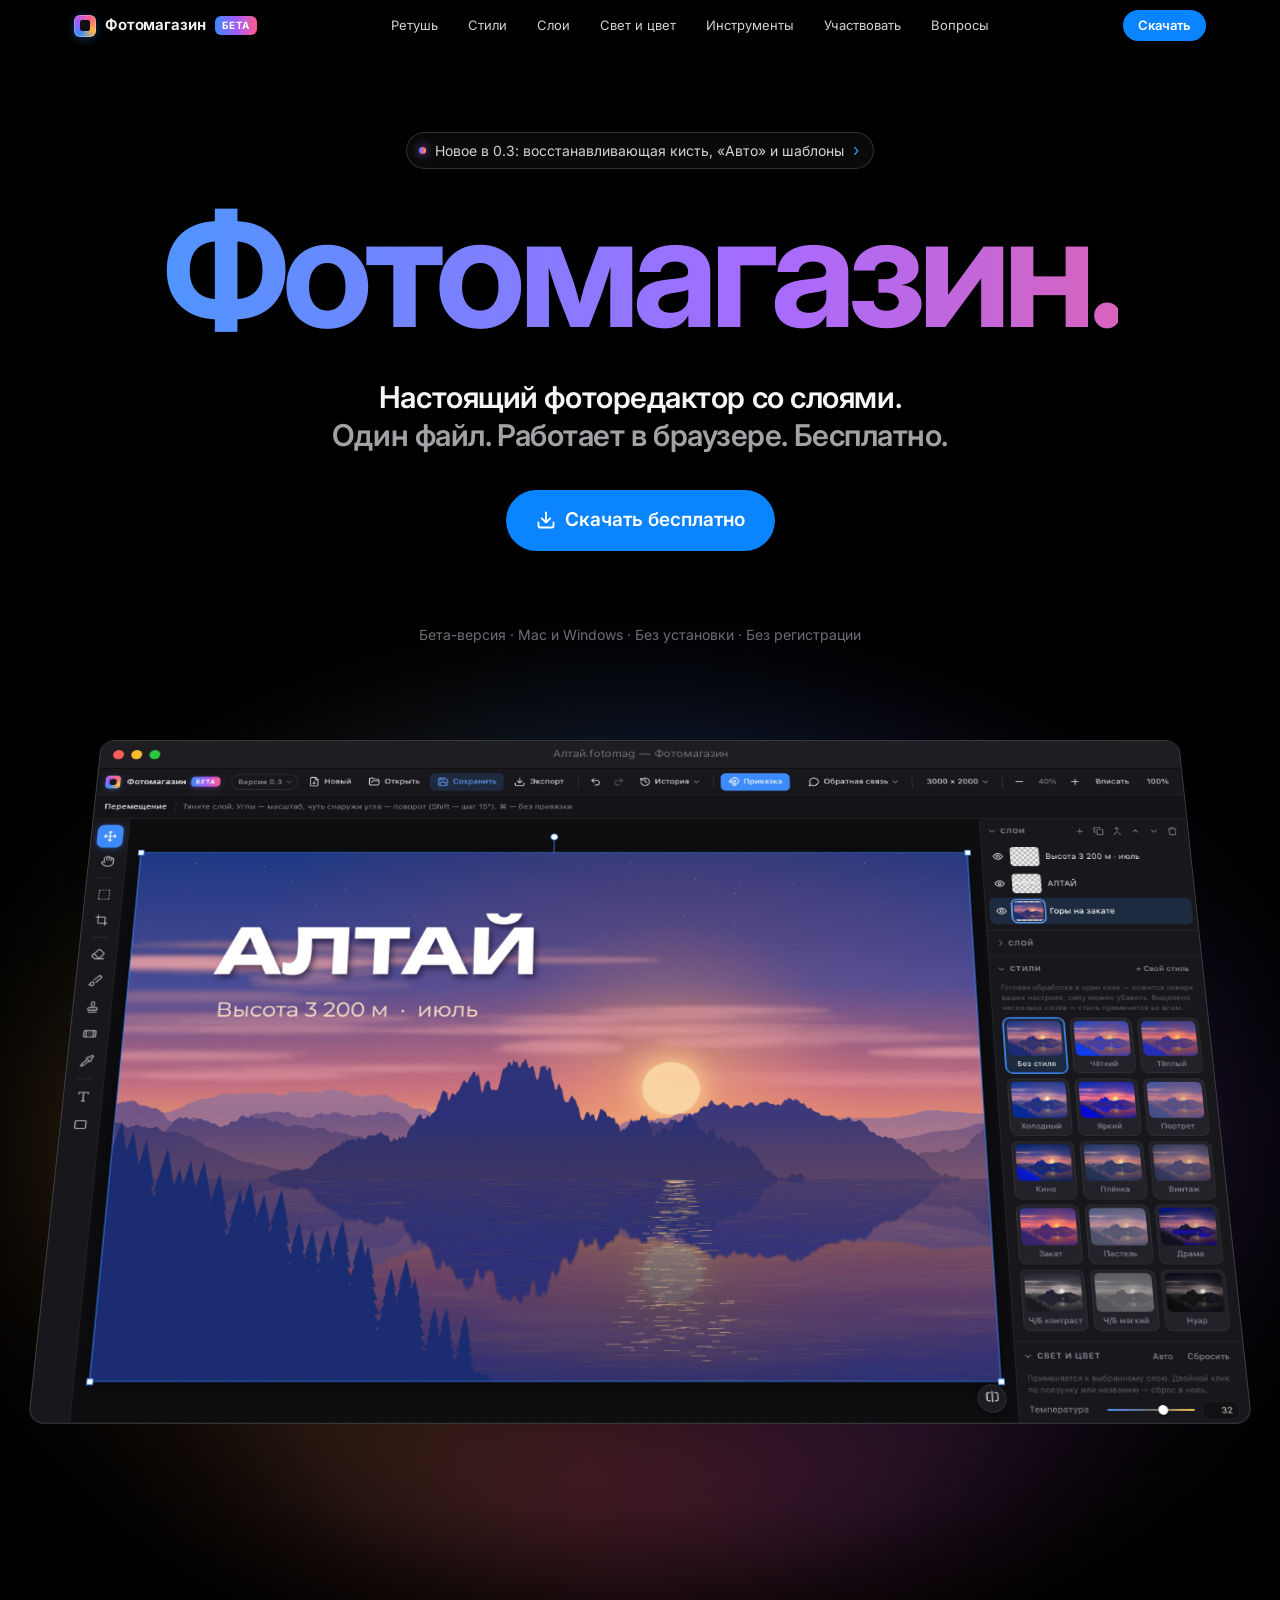
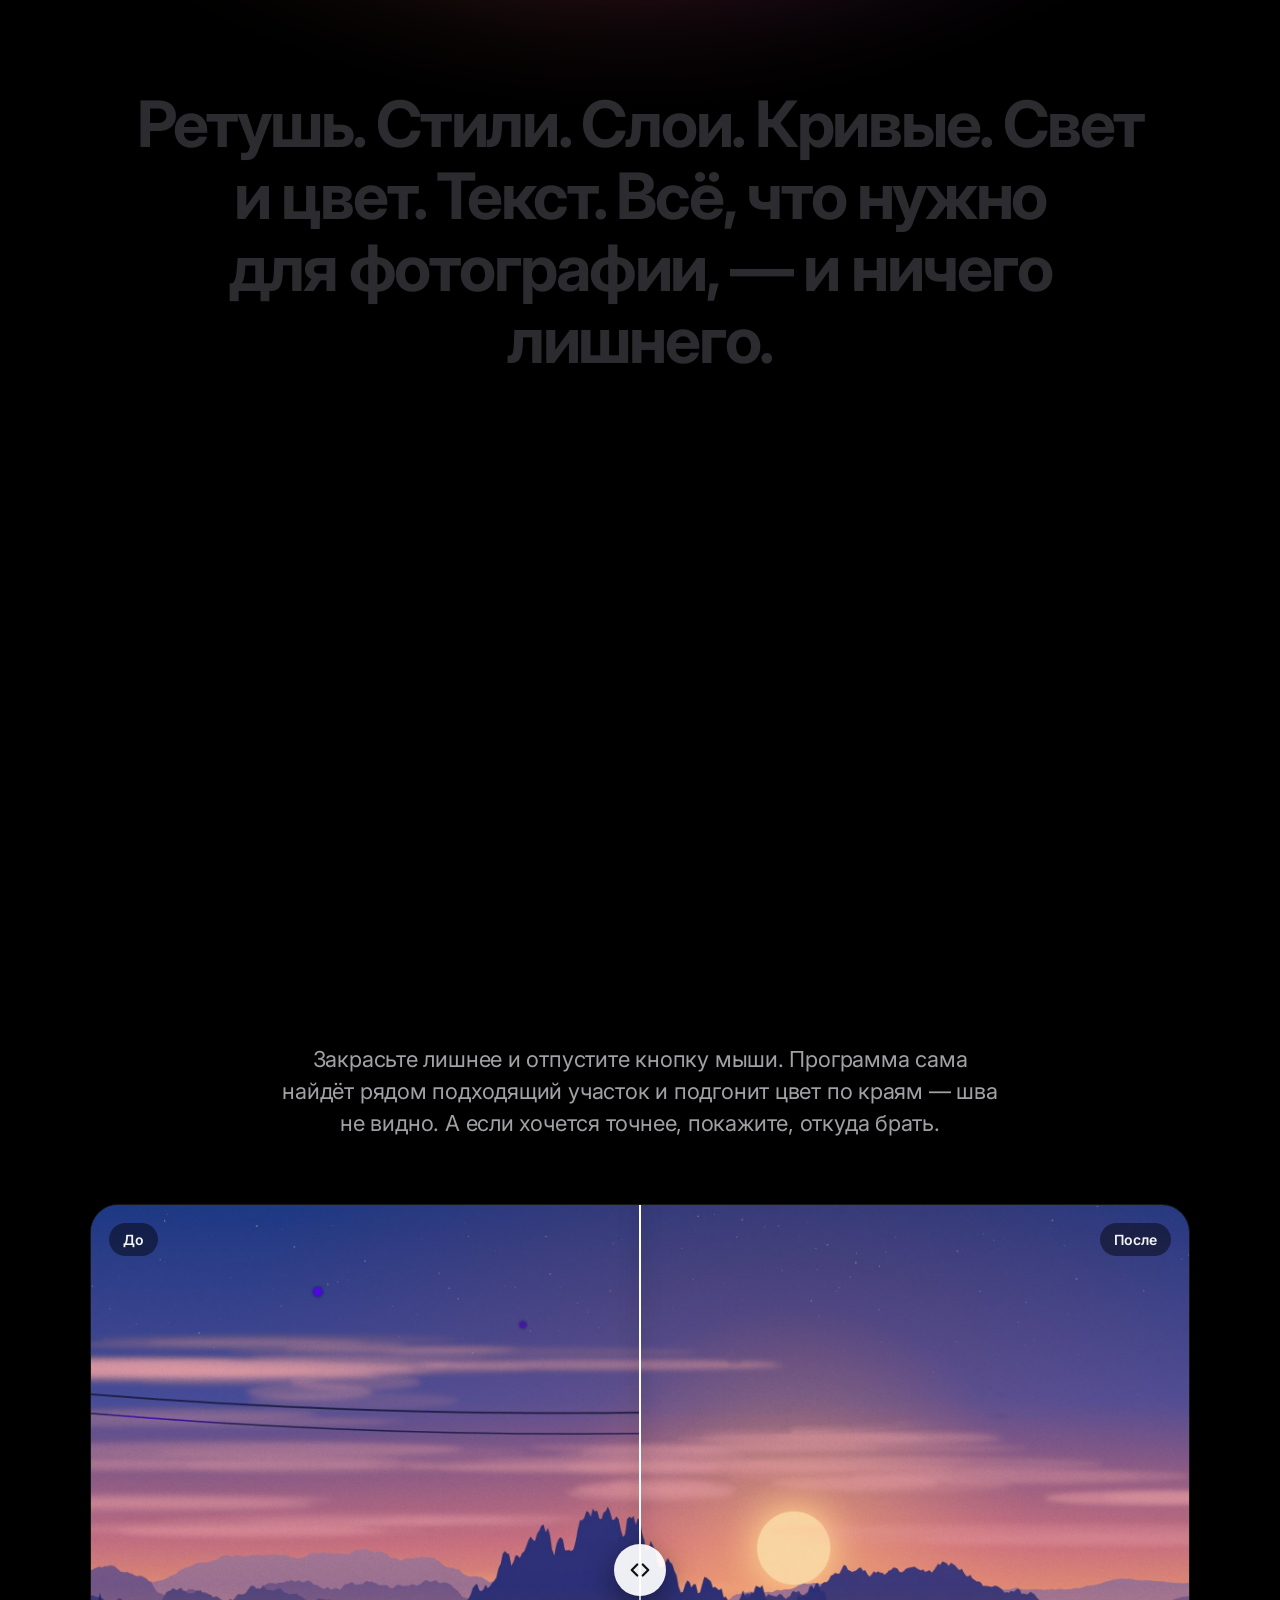
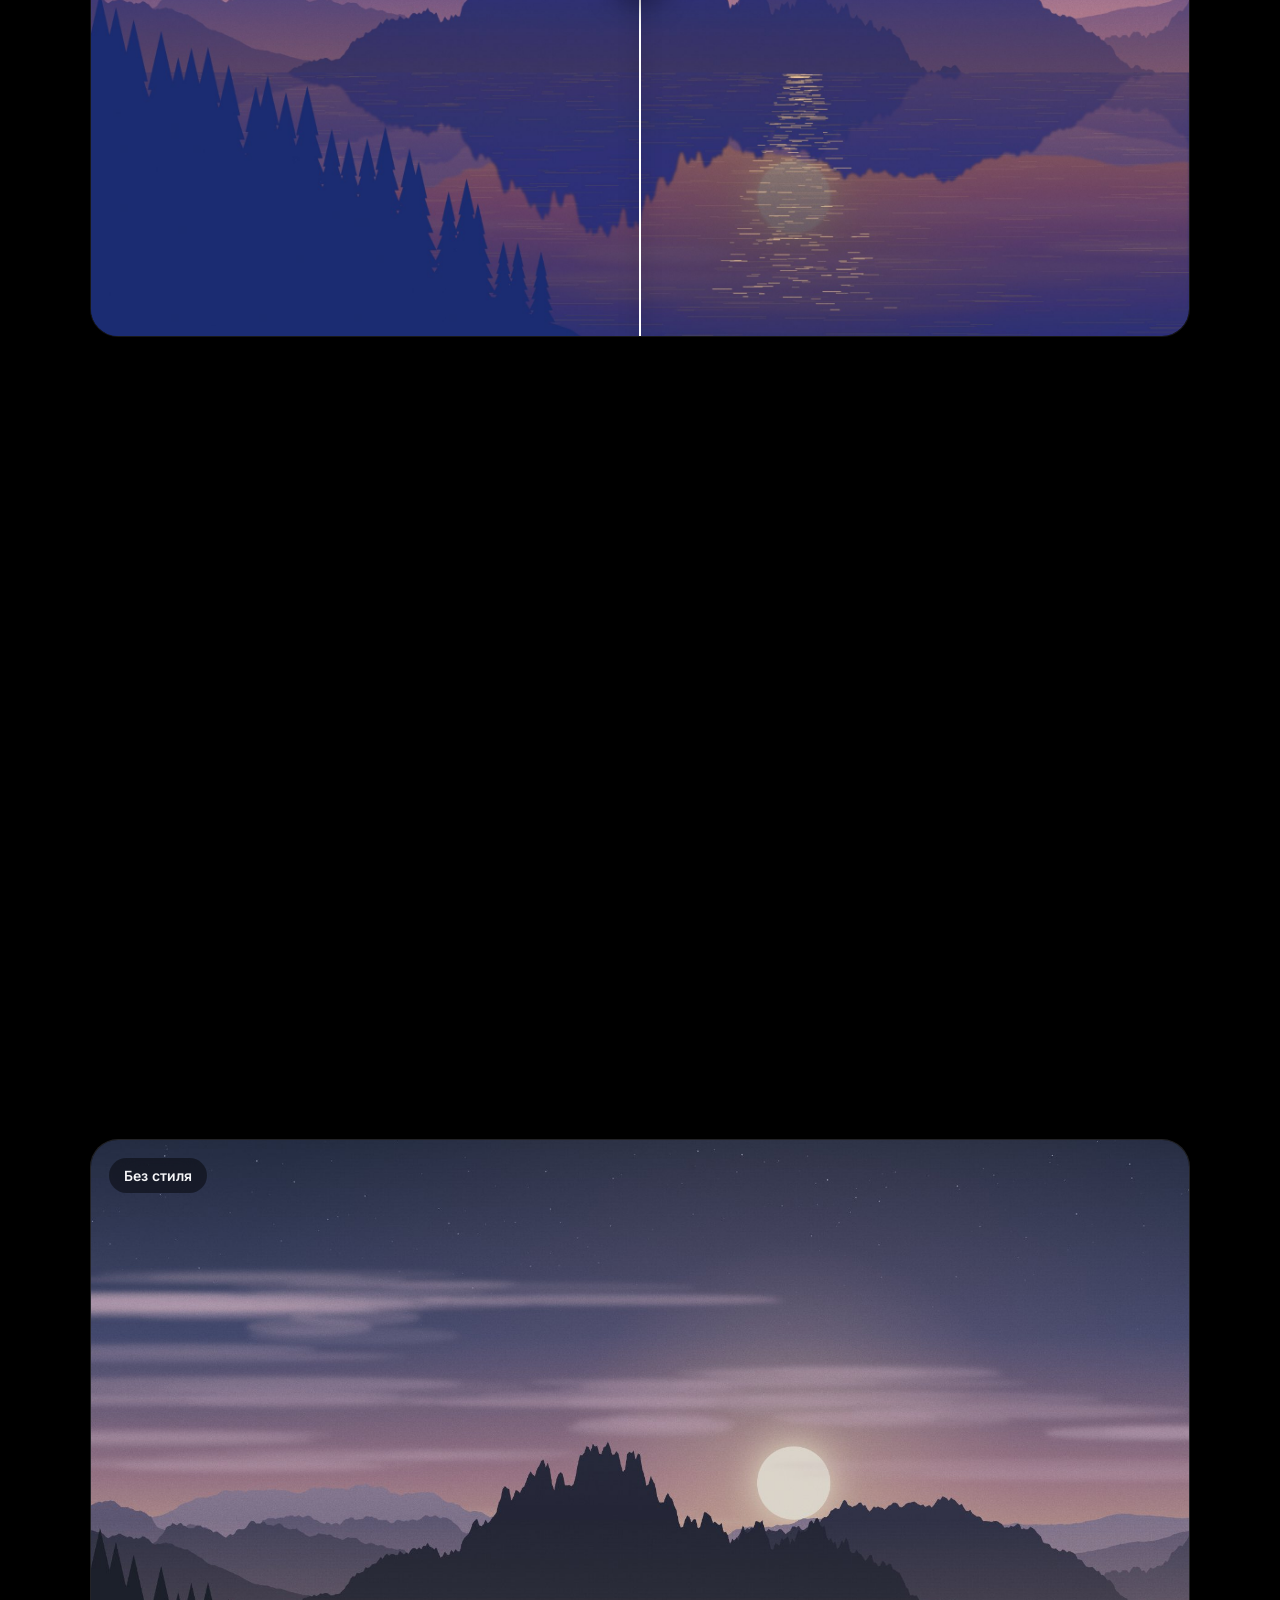
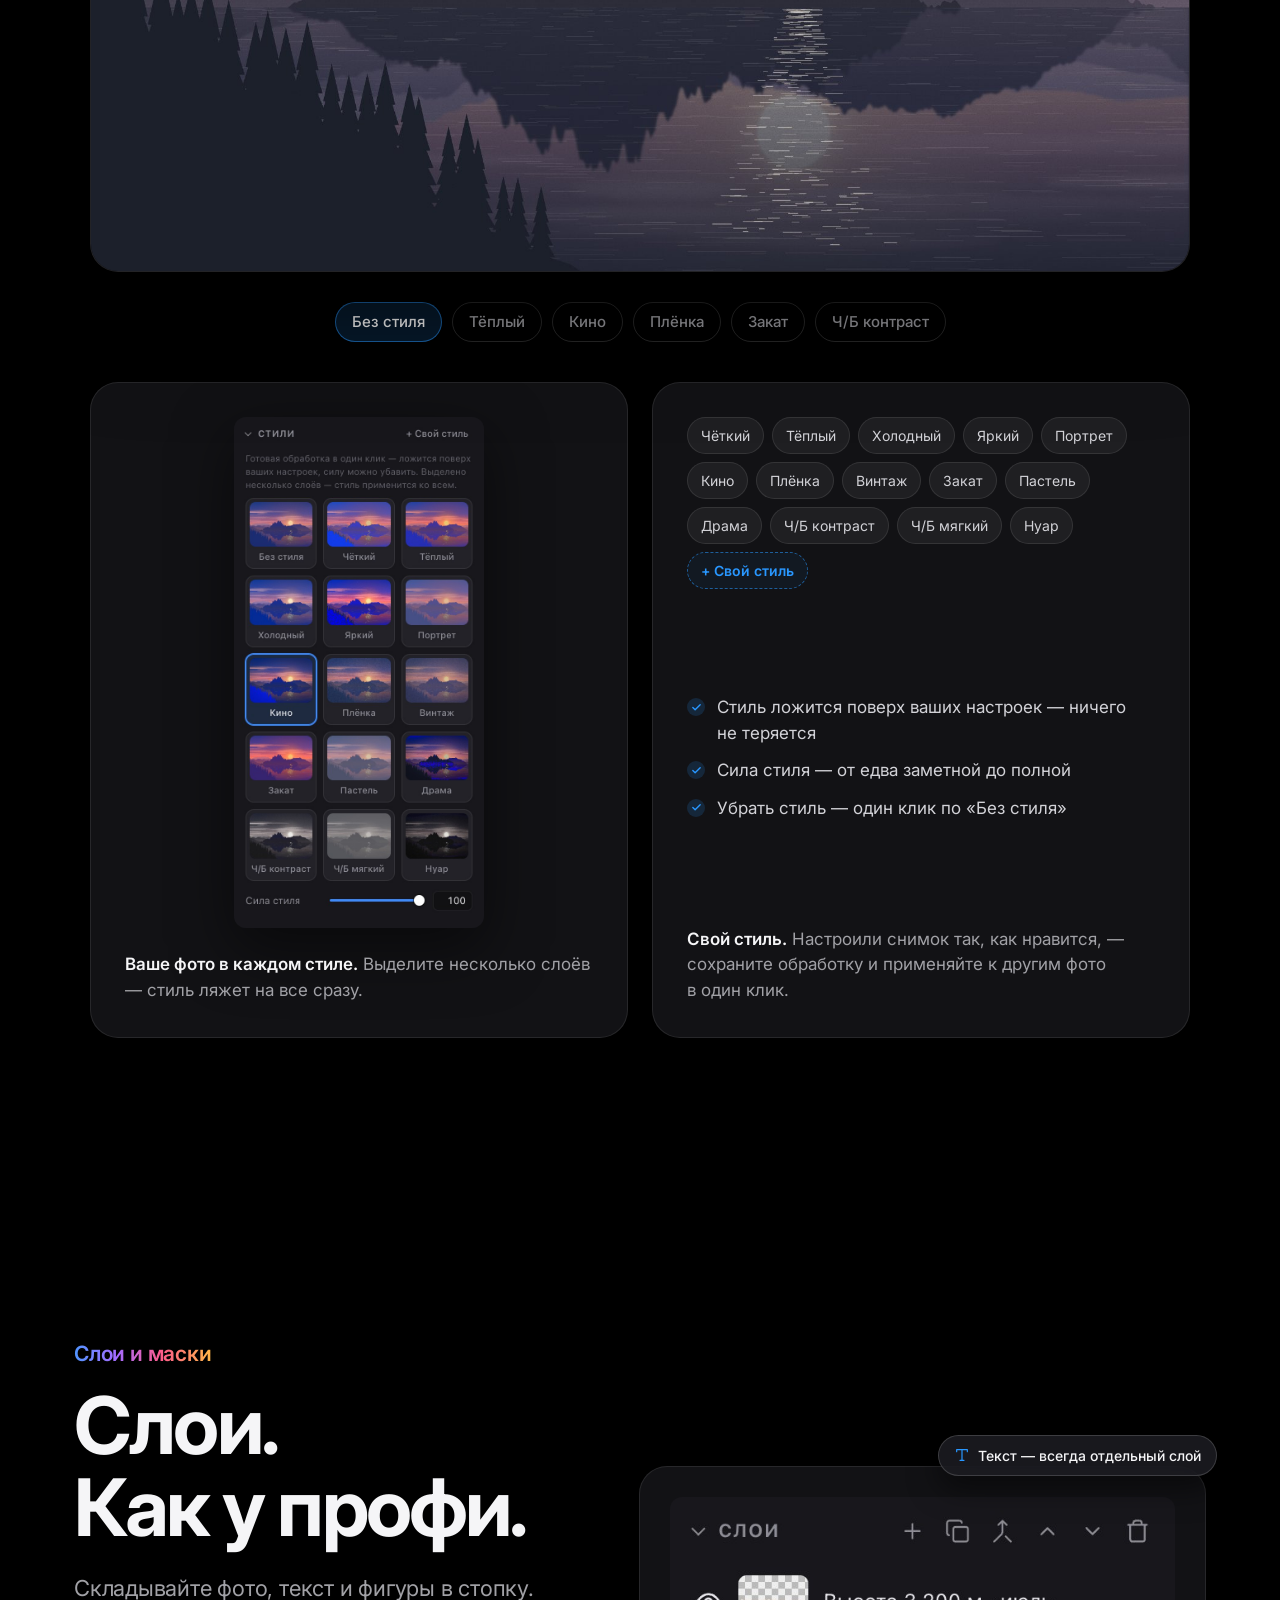
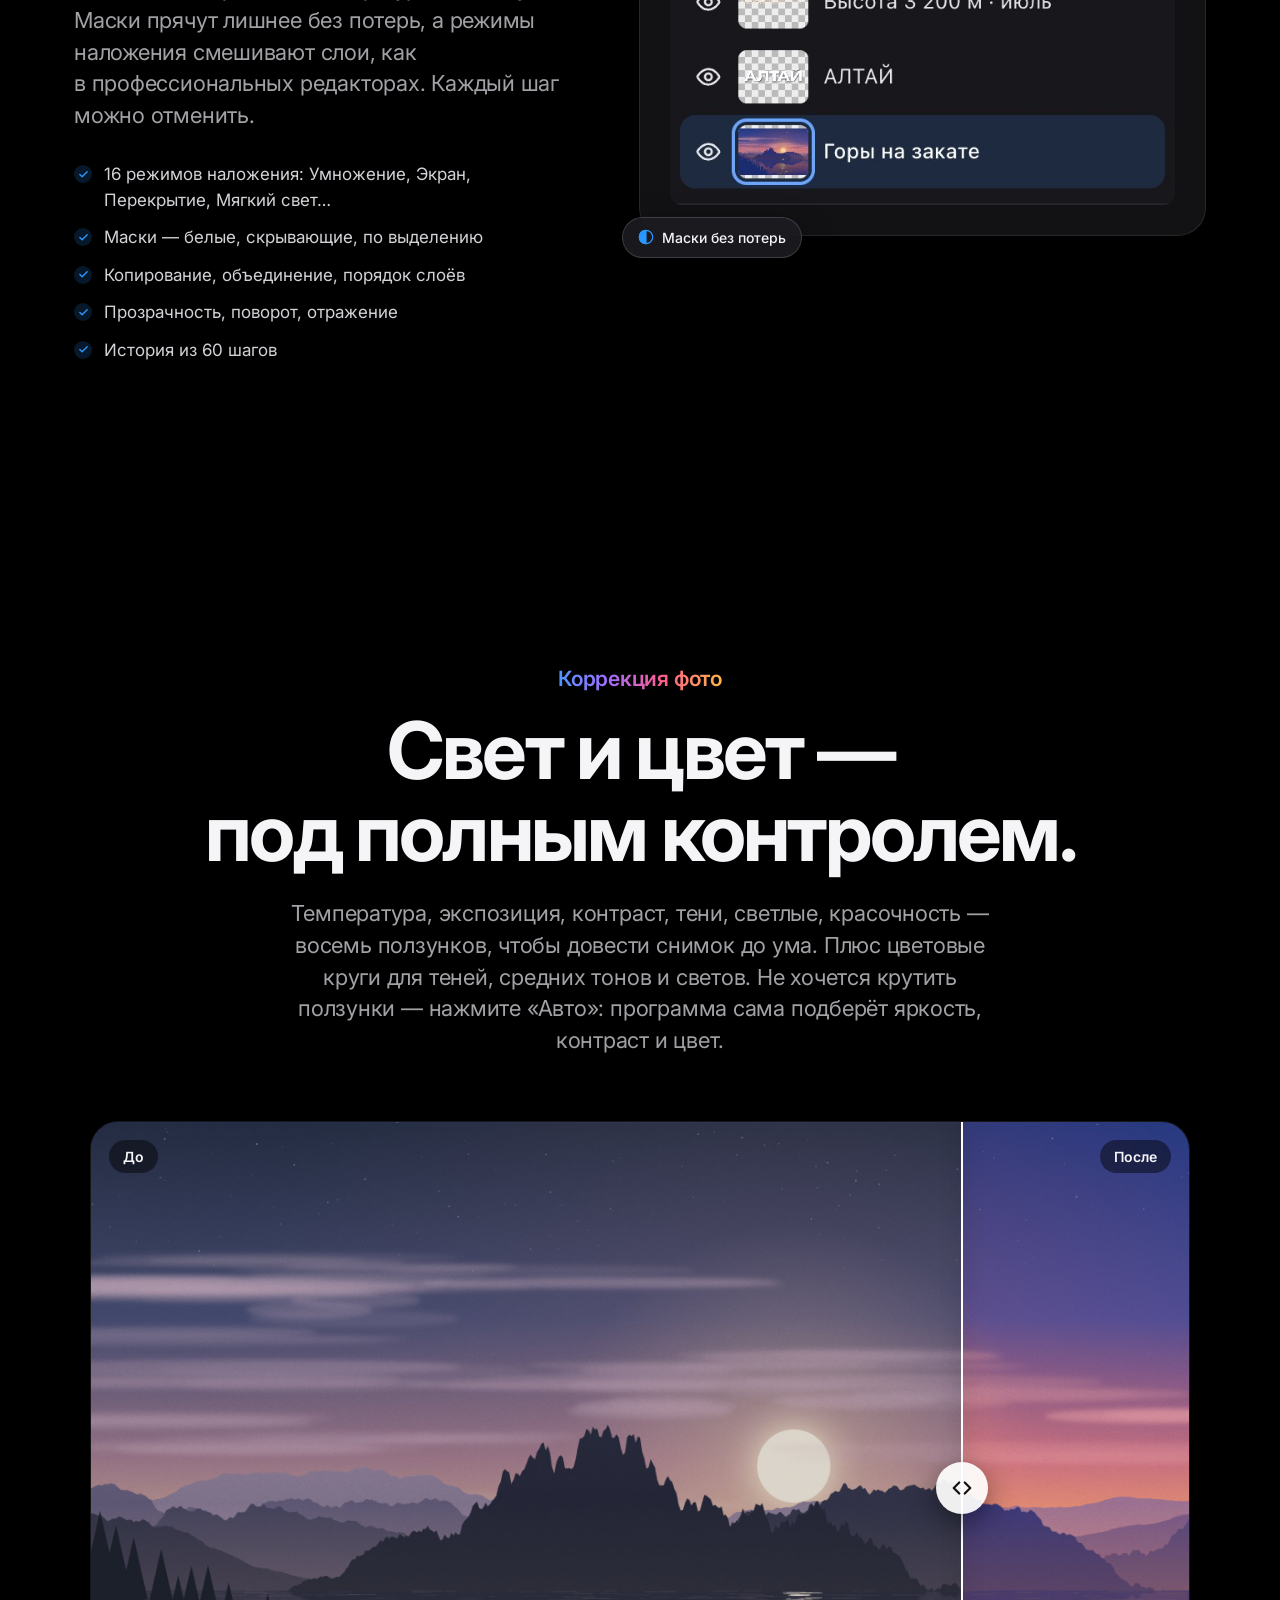
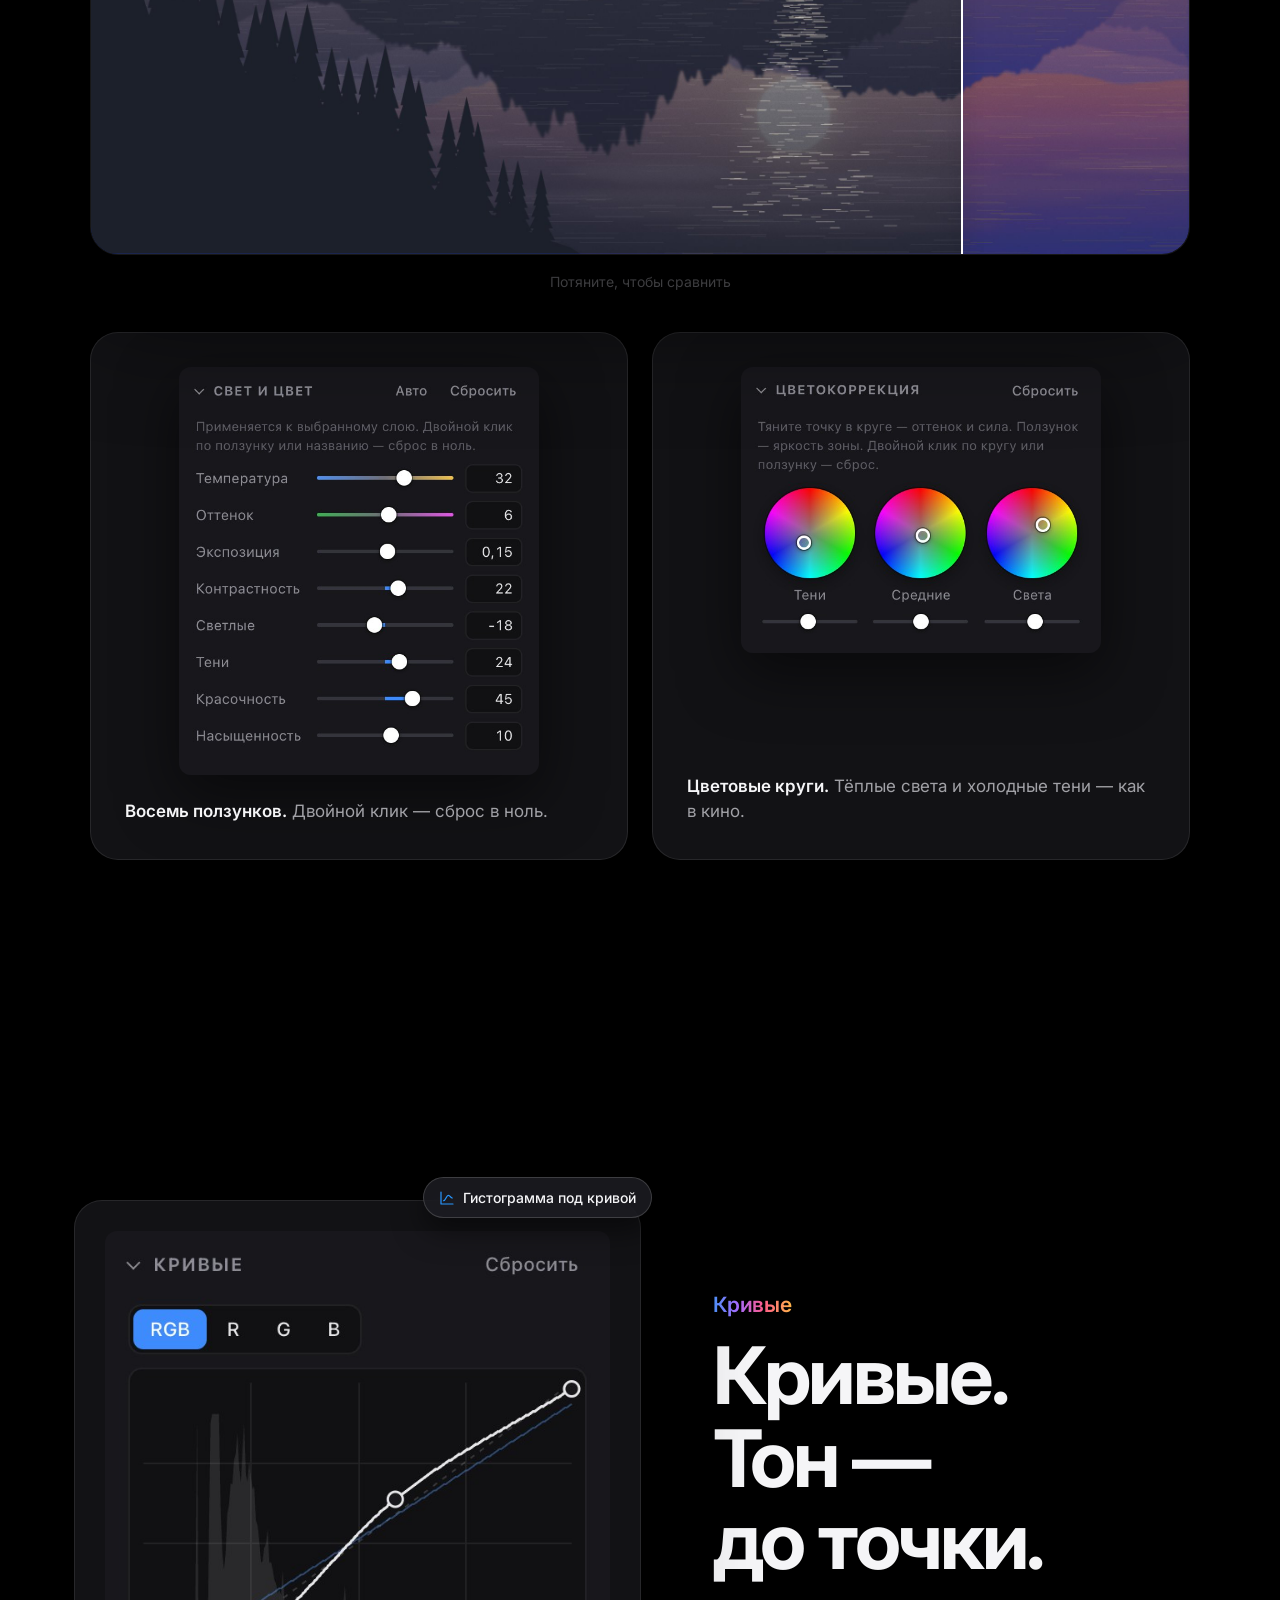
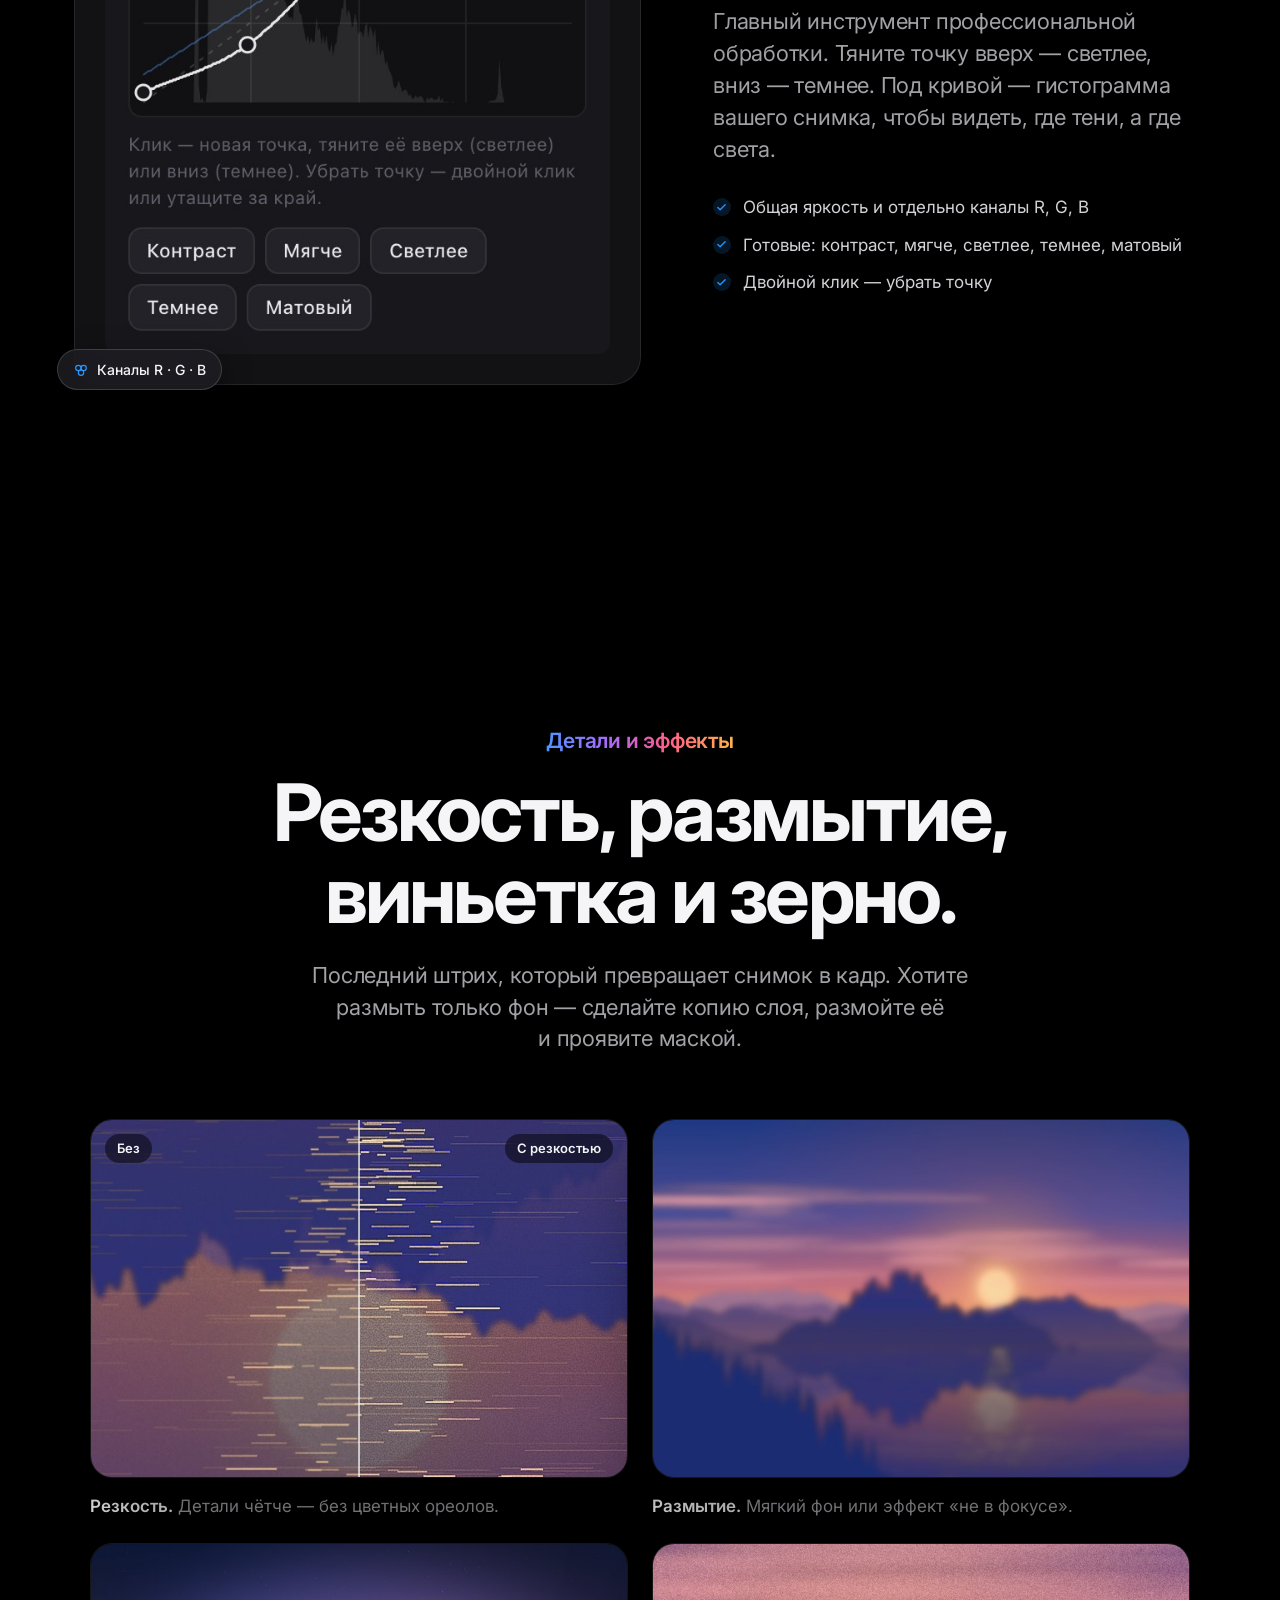
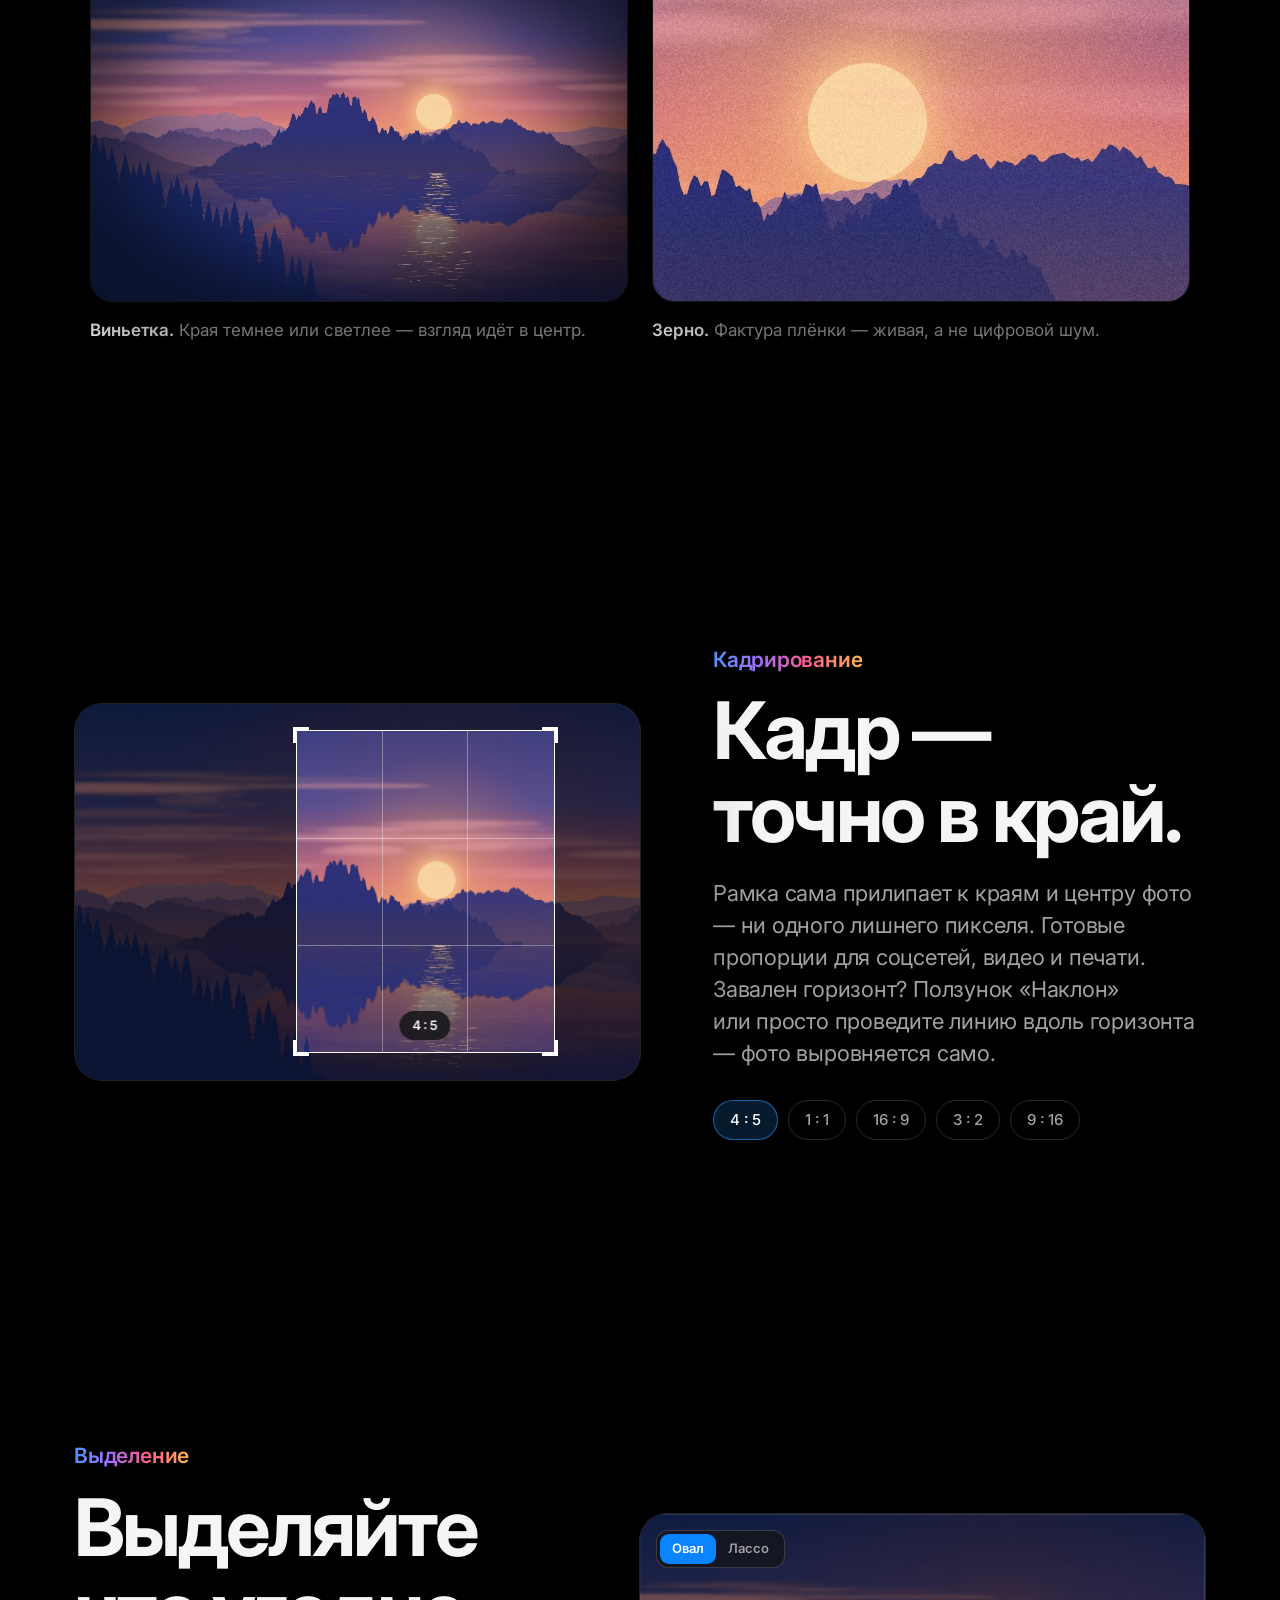
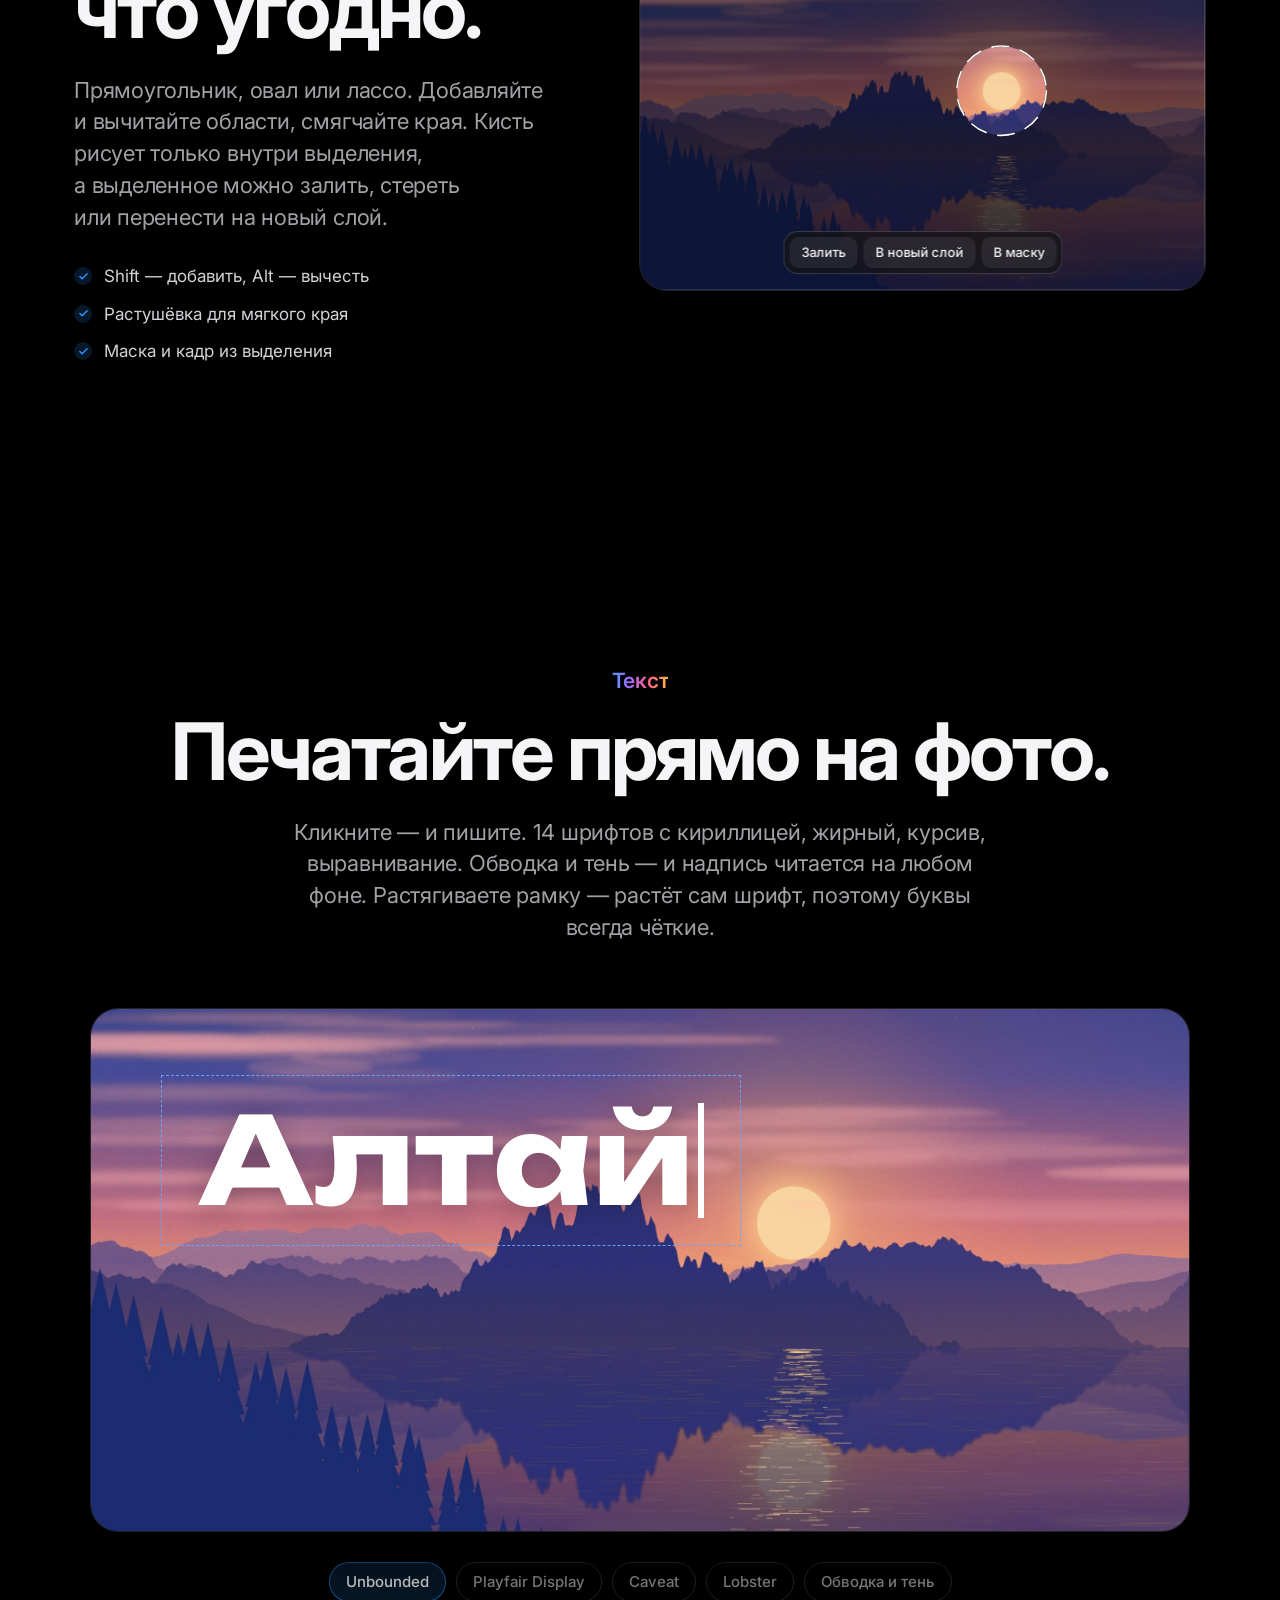
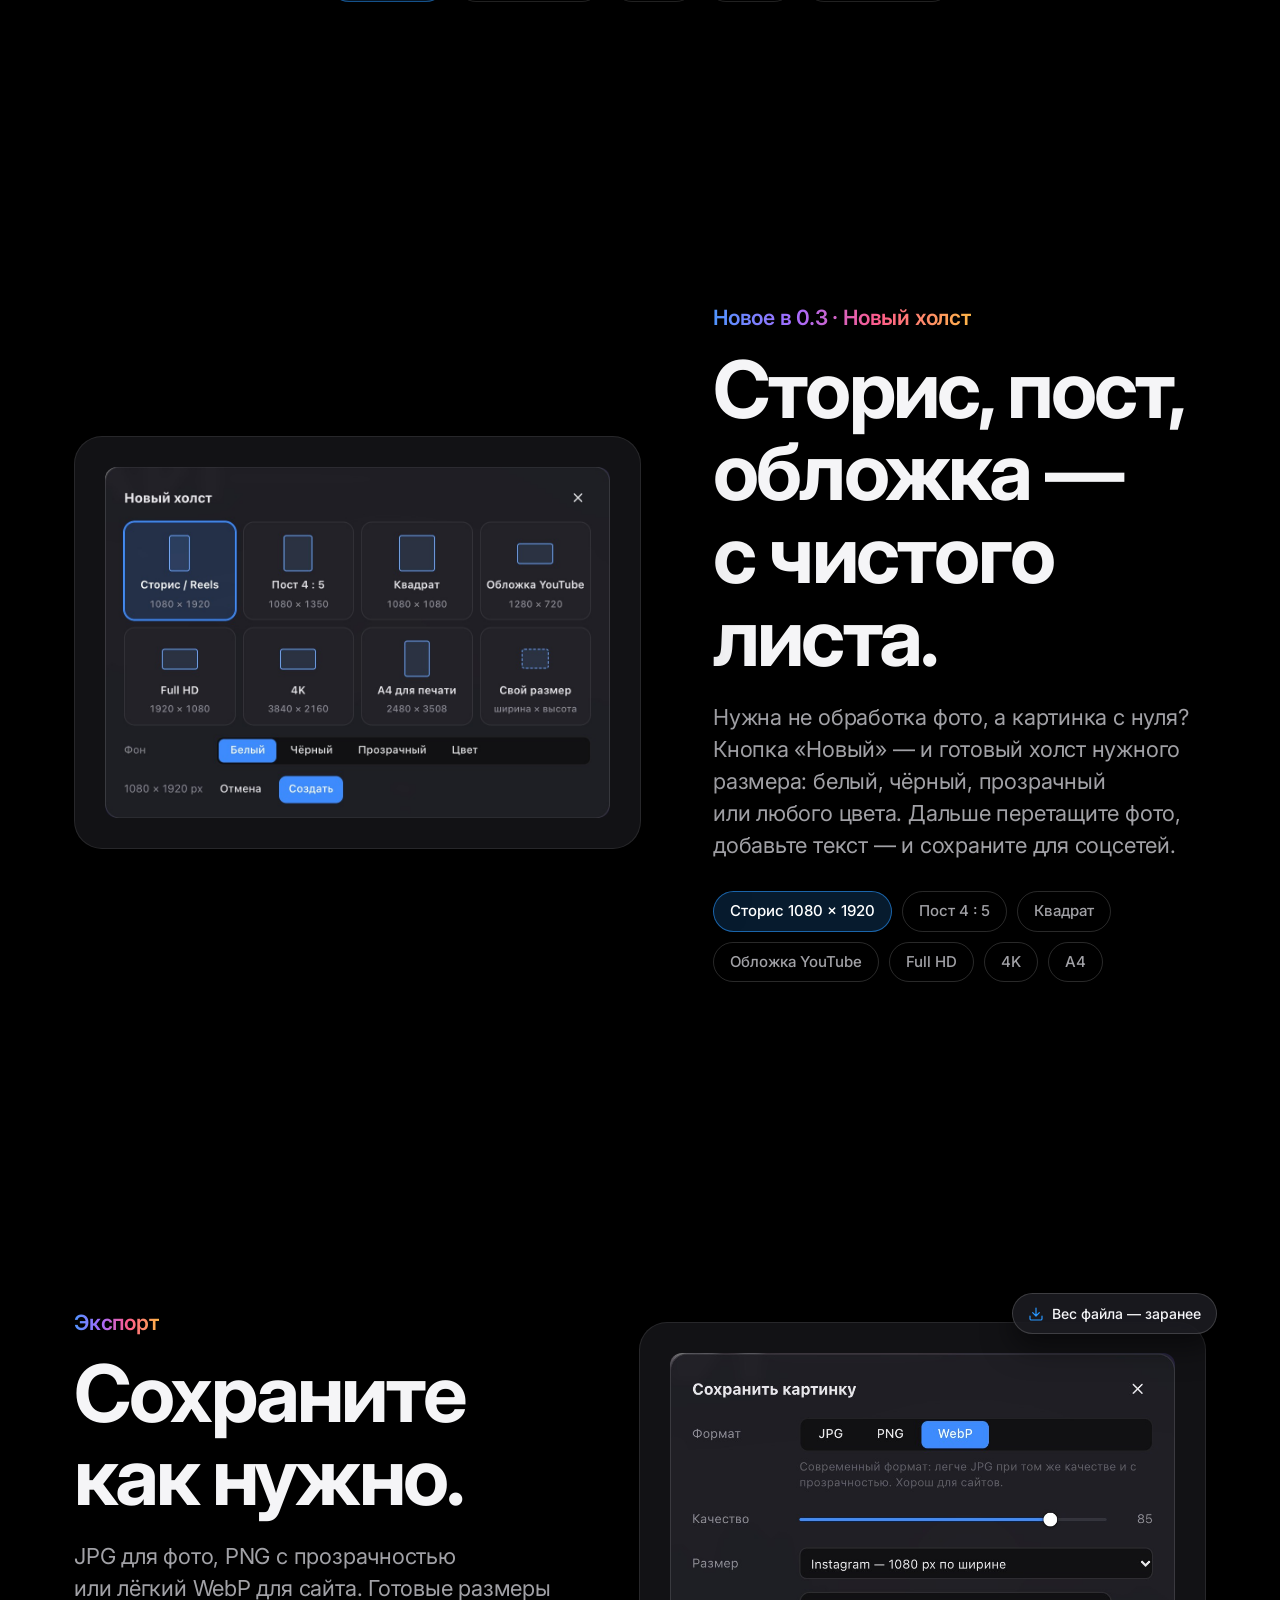
==== commit cd57ce0c: "Сайт: версия 0.3 — восстанавливающая кисть, новый холст, «Авто», выпрямление, обводка текста; новые " ====
--- a/index.html
+++ b/index.html
@@ -4,13 +4,13 @@
 <meta charset="utf-8">
 <meta name="viewport" content="width=device-width, initial-scale=1">
 <title>Фотомагазин — фоторедактор со слоями прямо в браузере</title>
-<meta name="description" content="Бесплатный фоторедактор со слоями, стилями в один клик, кривыми, коррекцией света и цвета, кадрированием, выделением и текстом. Один файл, работает в браузере — без установки и регистрации.">
+<meta name="description" content="Бесплатный фоторедактор со слоями, ретушью, стилями в один клик, кривыми, коррекцией света и цвета, кадрированием, выделением и текстом. Один файл, работает в браузере — без установки и регистрации.">
 <meta name="theme-color" content="#000000">
 <meta property="og:type" content="website">
 <meta property="og:title" content="Фотомагазин — фоторедактор со слоями">
 <meta property="og:description" content="Стили в один клик, слои, кривые, свет и цвет, кадрирование и текст. Один файл, работает в браузере. Бесплатно.">
-<meta property="og:image" content="assets/hero.jpg?v=4">
-<link rel="icon" href="assets/icon.svg?v=4" type="image/svg+xml">
+<meta property="og:image" content="assets/hero.jpg?v=5">
+<link rel="icon" href="assets/icon.svg?v=5" type="image/svg+xml">
 <link rel="preconnect" href="https://fonts.googleapis.com">
 <link rel="preconnect" href="https://fonts.gstatic.com" crossorigin>
 <link rel="stylesheet" href="https://fonts.googleapis.com/css2?family=Inter:wght@400;500;600;700;800&family=Unbounded:wght@700&family=Playfair+Display:ital,wght@1,700&family=Caveat:wght@700&family=Lobster&display=swap">
@@ -23,7 +23,7 @@
   <div class="nav-in">
     <a class="brand" href="#top"><i class="logo"></i>Фотомагазин<span class="beta">Бета</span></a>
     <div class="links">
-      <a href="#styles">Стили</a><a href="#layers">Слои</a><a href="#raw">Свет и цвет</a><a href="#crop">Инструменты</a><a href="#together">Участвовать</a><a href="#faq">Вопросы</a>
+      <a href="#retouch">Ретушь</a><a href="#styles">Стили</a><a href="#layers">Слои</a><a href="#raw">Свет и цвет</a><a href="#crop">Инструменты</a><a href="#together">Участвовать</a><a href="#faq">Вопросы</a>
     </div>
     <a class="btn btn-sm" href="https://github.com/fotomagazin/fotomagazin/releases/latest/download/fotomagazin.zip">Скачать</a>
   </div>
@@ -32,7 +32,7 @@
 <!-- ========== первый экран ========== -->
 <header class="hero" id="top">
   <div class="wrap hero-text">
-    <a class="pill reveal" href="#styles"><span class="dot"></span>Новое в&nbsp;0.2: стили, кривые и&nbsp;эффекты<span class="arr">›</span></a>
+    <a class="pill reveal" href="#retouch"><span class="dot"></span>Новое в&nbsp;0.3: восстанавливающая кисть, «Авто» и&nbsp;шаблоны<span class="arr">›</span></a>
     <h1 class="reveal" style="--d:.08s"><span class="grad">Фотомагазин.</span></h1>
     <p class="lead reveal" style="--d:.16s">Настоящий фоторедактор со&nbsp;слоями.<br><span>Один файл. Работает в&nbsp;браузере. Бесплатно.</span></p>
     <div class="cta reveal" style="--d:.24s">
@@ -46,14 +46,14 @@
     <div class="glow" aria-hidden="true"></div>
     <div class="window" id="heroWin">
       <div class="bar"><i></i><i></i><i></i><span>Алтай.fotomag — Фотомагазин</span></div>
-      <img src="assets/hero.jpg?v=4" width="3200" height="2000" alt="Окно Фотомагазина: пейзаж с горами на закате, текстовые слои и панель «Свет и цвет»">
+      <img src="assets/hero.jpg?v=5" width="3200" height="2000" alt="Окно Фотомагазина: пейзаж с горами на закате, текстовые слои и панель «Свет и цвет»">
     </div>
   </div>
 </header>
 
 <!-- ========== манифест ========== -->
 <section class="statement wrap">
-  <p id="statement">Стили. Слои. Кривые. Свет и&nbsp;цвет. Кадрирование. Текст. Всё, что нужно для&nbsp;фотографии, — и&nbsp;ничего лишнего.</p>
+  <p id="statement">Ретушь. Стили. Слои. Кривые. Свет и&nbsp;цвет. Текст. Всё, что нужно для&nbsp;фотографии, — и&nbsp;ничего лишнего.</p>
 </section>
 
 <section class="stats wrap">
@@ -63,24 +63,42 @@
   <div class="stat reveal" style="--d:.24s"><b data-count="0" data-suffix=" ₽">0 ₽</b><span>стоит программа.<br>Навсегда.</span></div>
 </section>
 
+<!-- ========== восстанавливающая кисть (новое в 0.3) ========== -->
+<section class="feature center" id="retouch">
+  <div class="wrap">
+    <p class="eyebrow reveal">Новое в&nbsp;0.3 · Восстанавливающая кисть</p>
+    <h2 class="reveal" style="--d:.05s">Провода, пятна, мусор —<br>одним мазком.</h2>
+    <p class="body narrow reveal" style="--d:.1s">Закрасьте лишнее и&nbsp;отпустите кнопку мыши. Программа сама найдёт рядом подходящий участок и&nbsp;подгонит цвет по&nbsp;краям — шва не&nbsp;видно. А&nbsp;если хочется точнее, покажите, откуда брать.</p>
+    <div class="ba reveal" id="baHeal" style="--d:.15s">
+      <img src="assets/heal-after.jpg?v=5" width="2400" height="1600" alt="После: небо без проводов и пятен" loading="lazy">
+      <div class="ba-before"><img src="assets/heal-before.jpg?v=5" width="2400" height="1600" alt="До: провода и пятна на небе" loading="lazy"></div>
+      <div class="ba-line"><span class="knob"><svg viewBox="0 0 24 24"><path d="m9 6-6 6 6 6M15 6l6 6-6 6"/></svg></span></div>
+      <span class="ba-lbl l">До</span><span class="ba-lbl r">После</span>
+      <input class="ba-range" type="range" min="0" max="100" value="50" aria-label="Сравнить до и после">
+    </div>
+    <p class="hint reveal">Потяните, чтобы сравнить</p>
+    <div class="chips st-chips reveal"><span>Точечная — сама находит, чем заменить</span><span>С&nbsp;источником — Alt+клик</span><span>Клавиша J</span></div>
+  </div>
+</section>
+
 <!-- ========== стили (новое в 0.2) ========== -->
 <section class="feature center" id="styles">
   <div class="wrap">
-    <p class="eyebrow reveal">Новое в&nbsp;0.2 · Стили</p>
+    <p class="eyebrow reveal">Стили</p>
     <h2 class="reveal" style="--d:.05s">Один клик —<br>и&nbsp;фото готово.</h2>
     <p class="body narrow reveal" style="--d:.1s">Четырнадцать готовых обработок: от&nbsp;тёплого вечера до&nbsp;кино и&nbsp;плёнки. Миниатюры сразу показывают ваш снимок в&nbsp;каждом стиле, а&nbsp;силу можно убавить ползунком.</p>
     <div class="demo st-demo reveal" id="stDemo" style="--d:.15s">
-      <img class="on" src="assets/st-none.jpg?v=4" width="1800" height="1200" alt="Исходное фото: блёклый пейзаж с горами" loading="lazy">
-      <img src="assets/st-warm.jpg?v=4" width="1800" height="1200" alt="Стиль «Тёплый»" loading="lazy">
-      <img src="assets/st-cinema.jpg?v=4" width="1800" height="1200" alt="Стиль «Кино»" loading="lazy">
-      <img src="assets/st-film.jpg?v=4" width="1800" height="1200" alt="Стиль «Плёнка»" loading="lazy">
-      <img src="assets/st-sunset.jpg?v=4" width="1800" height="1200" alt="Стиль «Закат»" loading="lazy">
-      <img src="assets/st-bw.jpg?v=4" width="1800" height="1200" alt="Стиль «Ч/Б контраст»" loading="lazy">
+      <img class="on" src="assets/st-none.jpg?v=5" width="1800" height="1200" alt="Исходное фото: блёклый пейзаж с горами" loading="lazy">
+      <img src="assets/st-warm.jpg?v=5" width="1800" height="1200" alt="Стиль «Тёплый»" loading="lazy">
+      <img src="assets/st-cinema.jpg?v=5" width="1800" height="1200" alt="Стиль «Кино»" loading="lazy">
+      <img src="assets/st-film.jpg?v=5" width="1800" height="1200" alt="Стиль «Плёнка»" loading="lazy">
+      <img src="assets/st-sunset.jpg?v=5" width="1800" height="1200" alt="Стиль «Закат»" loading="lazy">
+      <img src="assets/st-bw.jpg?v=5" width="1800" height="1200" alt="Стиль «Ч/Б контраст»" loading="lazy">
       <span class="st-name" id="stName">Без стиля</span>
     </div>
     <div class="chips st-chips reveal" id="stChips"><button>Без стиля</button><button>Тёплый</button><button>Кино</button><button>Плёнка</button><button>Закат</button><button>Ч/Б контраст</button></div>
     <div class="duo">
-      <figure class="card reveal"><img src="assets/styles.jpg?v=4" width="606" height="1238" alt="Панель «Стили»: плитки с миниатюрами фото в каждом стиле и ползунок силы" loading="lazy">
+      <figure class="card reveal"><img src="assets/styles.jpg?v=5" width="606" height="1238" alt="Панель «Стили»: плитки с миниатюрами фото в каждом стиле и ползунок силы" loading="lazy">
         <figcaption><b>Ваше фото в&nbsp;каждом стиле.</b> Выделите несколько слоёв — стиль ляжет на&nbsp;все сразу.</figcaption></figure>
       <figure class="card reveal st-list" style="--d:.1s">
         <div class="names"><span>Чёткий</span><span>Тёплый</span><span>Холодный</span><span>Яркий</span><span>Портрет</span><span>Кино</span><span>Плёнка</span><span>Винтаж</span><span>Закат</span><span>Пастель</span><span>Драма</span><span>Ч/Б контраст</span><span>Ч/Б мягкий</span><span>Нуар</span><span class="mine">+ Свой стиль</span></div>
@@ -110,7 +128,7 @@
       </ul>
     </div>
     <div class="shot-stack reveal" style="--d:.1s">
-      <div class="card zoom"><img src="assets/layers.jpg?v=4" width="606" height="370" alt="Панель слоёв: текстовые слои и фото" loading="lazy"></div>
+      <div class="card zoom"><img src="assets/layers.jpg?v=5" width="606" height="370" alt="Панель слоёв: текстовые слои и фото" loading="lazy"></div>
       <div class="tag t1"><svg viewBox="0 0 24 24"><path d="M4 7V4h16v3M9 20h6M12 4v16"/></svg>Текст — всегда отдельный слой</div>
       <div class="tag t2"><svg viewBox="0 0 24 24"><circle cx="12" cy="12" r="10"/><path d="M12 2a10 10 0 0 0 0 20z" fill="currentColor"/></svg>Маски без потерь</div>
     </div>
@@ -122,19 +140,19 @@
   <div class="wrap">
     <p class="eyebrow reveal">Коррекция фото</p>
     <h2 class="reveal" style="--d:.05s">Свет и&nbsp;цвет —<br>под&nbsp;полным контролем.</h2>
-    <p class="body narrow reveal" style="--d:.1s">Температура, экспозиция, контраст, тени, светлые, красочность — восемь ползунков, чтобы довести снимок до&nbsp;ума. Плюс цветовые круги для&nbsp;теней, средних тонов и&nbsp;светов. Всё считается на&nbsp;видеокарте — мгновенно, даже на&nbsp;снимках в&nbsp;50&nbsp;мегапикселей.</p>
+    <p class="body narrow reveal" style="--d:.1s">Температура, экспозиция, контраст, тени, светлые, красочность — восемь ползунков, чтобы довести снимок до&nbsp;ума. Плюс цветовые круги для&nbsp;теней, средних тонов и&nbsp;светов. Не&nbsp;хочется крутить ползунки — нажмите «Авто»: программа сама подберёт яркость, контраст и&nbsp;цвет.</p>
     <div class="ba reveal" id="ba" style="--d:.15s">
-      <img src="assets/after.jpg?v=4" width="2400" height="1600" alt="После обработки: тёплый яркий закат" loading="lazy">
-      <div class="ba-before"><img src="assets/before.jpg?v=4" width="2400" height="1600" alt="До обработки: блёклый холодный снимок" loading="lazy"></div>
+      <img src="assets/after.jpg?v=5" width="2400" height="1600" alt="После обработки: тёплый яркий закат" loading="lazy">
+      <div class="ba-before"><img src="assets/before.jpg?v=5" width="2400" height="1600" alt="До обработки: блёклый холодный снимок" loading="lazy"></div>
       <div class="ba-line"><span class="knob"><svg viewBox="0 0 24 24"><path d="m9 6-6 6 6 6M15 6l6 6-6 6"/></svg></span></div>
       <span class="ba-lbl l">До</span><span class="ba-lbl r">После</span>
       <input class="ba-range" type="range" min="0" max="100" value="50" aria-label="Сравнить до и после">
     </div>
     <p class="hint reveal">Потяните, чтобы сравнить</p>
     <div class="duo">
-      <figure class="card reveal"><img src="assets/raw.jpg?v=4" width="606" height="688" alt="Ползунки панели «Свет и цвет»" loading="lazy">
+      <figure class="card reveal"><img src="assets/raw.jpg?v=5" width="606" height="688" alt="Ползунки панели «Свет и цвет»" loading="lazy">
         <figcaption><b>Восемь ползунков.</b> Двойной клик — сброс в&nbsp;ноль.</figcaption></figure>
-      <figure class="card reveal" style="--d:.1s"><img src="assets/wheels.jpg?v=4" width="606" height="482" alt="Цветовые круги: тени, средние, света" loading="lazy">
+      <figure class="card reveal" style="--d:.1s"><img src="assets/wheels.jpg?v=5" width="606" height="482" alt="Цветовые круги: тени, средние, света" loading="lazy">
         <figcaption><b>Цветовые круги.</b> Тёплые света и&nbsp;холодные тени — как в&nbsp;кино.</figcaption></figure>
     </div>
   </div>
@@ -144,7 +162,7 @@
 <section class="feature" id="curves">
   <div class="wrap grid2 rev">
     <div class="copy">
-      <p class="eyebrow reveal">Новое в&nbsp;0.2 · Кривые</p>
+      <p class="eyebrow reveal">Кривые</p>
       <h2 class="reveal" style="--d:.05s">Кривые.<br>Тон — до&nbsp;точки.</h2>
       <p class="body reveal" style="--d:.1s">Главный инструмент профессиональной обработки. Тяните точку вверх — светлее, вниз — темнее. Под&nbsp;кривой — гистограмма вашего снимка, чтобы видеть, где тени, а&nbsp;где света.</p>
       <ul class="checks reveal" style="--d:.15s">
@@ -154,7 +172,7 @@
       </ul>
     </div>
     <div class="shot-stack reveal" style="--d:.1s">
-      <div class="card zoom"><img src="assets/curves.jpg?v=4" width="606" height="868" alt="Панель «Кривые»: S-образная кривая поверх гистограммы, каналы RGB, R, G, B" loading="lazy"></div>
+      <div class="card zoom"><img src="assets/curves.jpg?v=5" width="606" height="868" alt="Панель «Кривые»: S-образная кривая поверх гистограммы, каналы RGB, R, G, B" loading="lazy"></div>
       <div class="tag t1"><svg viewBox="0 0 24 24"><path d="M3 3v18h18"/><path d="M7 16c3 0 4-8 7-8s3 4 6 4"/></svg>Гистограмма под кривой</div>
       <div class="tag t2"><svg viewBox="0 0 24 24"><circle cx="8" cy="9" r="4"/><circle cx="16" cy="9" r="4"/><circle cx="12" cy="16" r="4"/></svg>Каналы R · G · B</div>
     </div>
@@ -164,17 +182,17 @@
 <!-- ========== детали и эффекты (новое в 0.2) ========== -->
 <section class="feature center" id="fx">
   <div class="wrap">
-    <p class="eyebrow reveal">Новое в&nbsp;0.2 · Детали и&nbsp;эффекты</p>
+    <p class="eyebrow reveal">Детали и&nbsp;эффекты</p>
     <h2 class="reveal" style="--d:.05s">Резкость, размытие,<br>виньетка и&nbsp;зерно.</h2>
     <p class="body narrow reveal" style="--d:.1s">Последний штрих, который превращает снимок в&nbsp;кадр. Хотите размыть только фон — сделайте копию слоя, размойте её и&nbsp;проявите маской.</p>
     <div class="fx-grid">
-      <figure class="reveal"><div class="fx-img split"><img src="assets/fx-sp.jpg?v=4" width="900" height="600" alt="Резкость: слева без неё, справа с ней" loading="lazy"><span class="l">Без</span><span class="r">С&nbsp;резкостью</span></div>
+      <figure class="reveal"><div class="fx-img split"><img src="assets/fx-sp.jpg?v=5" width="900" height="600" alt="Резкость: слева без неё, справа с ней" loading="lazy"><span class="l">Без</span><span class="r">С&nbsp;резкостью</span></div>
         <figcaption><b>Резкость.</b> Детали чётче — без цветных ореолов.</figcaption></figure>
-      <figure class="reveal" style="--d:.08s"><div class="fx-img"><img src="assets/fx-bl.jpg?v=4" width="900" height="600" alt="Размытие всего снимка" loading="lazy"></div>
+      <figure class="reveal" style="--d:.08s"><div class="fx-img"><img src="assets/fx-bl.jpg?v=5" width="900" height="600" alt="Размытие всего снимка" loading="lazy"></div>
         <figcaption><b>Размытие.</b> Мягкий фон или&nbsp;эффект «не&nbsp;в&nbsp;фокусе».</figcaption></figure>
-      <figure class="reveal"><div class="fx-img"><img src="assets/fx-vg.jpg?v=4" width="900" height="600" alt="Виньетка: края снимка затемнены" loading="lazy"></div>
+      <figure class="reveal"><div class="fx-img"><img src="assets/fx-vg.jpg?v=5" width="900" height="600" alt="Виньетка: края снимка затемнены" loading="lazy"></div>
         <figcaption><b>Виньетка.</b> Края темнее или&nbsp;светлее — взгляд идёт в&nbsp;центр.</figcaption></figure>
-      <figure class="reveal" style="--d:.08s"><div class="fx-img"><img src="assets/fx-gr.jpg?v=4" width="900" height="600" alt="Зерно плёнки крупным планом" loading="lazy"></div>
+      <figure class="reveal" style="--d:.08s"><div class="fx-img"><img src="assets/fx-gr.jpg?v=5" width="900" height="600" alt="Зерно плёнки крупным планом" loading="lazy"></div>
         <figcaption><b>Зерно.</b> Фактура плёнки — живая, а&nbsp;не&nbsp;цифровой шум.</figcaption></figure>
     </div>
   </div>
@@ -186,11 +204,11 @@
     <div class="copy">
       <p class="eyebrow reveal">Кадрирование</p>
       <h2 class="reveal" style="--d:.05s">Кадр —<br>точно в&nbsp;край.</h2>
-      <p class="body reveal" style="--d:.1s">Рамка сама прилипает к&nbsp;краям и&nbsp;центру фото — ни&nbsp;одного лишнего пикселя. Готовые пропорции для&nbsp;соцсетей, видео и&nbsp;печати. Сетка «правило третей» подскажет композицию.</p>
+      <p class="body reveal" style="--d:.1s">Рамка сама прилипает к&nbsp;краям и&nbsp;центру фото — ни&nbsp;одного лишнего пикселя. Готовые пропорции для&nbsp;соцсетей, видео и&nbsp;печати. Завален горизонт? Ползунок «Наклон» или&nbsp;просто проведите линию вдоль горизонта — фото выровняется само.</p>
       <div class="chips reveal" style="--d:.15s" id="ratioChips"><span>4 : 5</span><span>1 : 1</span><span>16 : 9</span><span>3 : 2</span><span>9 : 16</span></div>
     </div>
     <div class="demo crop-demo reveal" id="cropDemo" style="--d:.1s">
-      <img src="assets/after.jpg?v=4" width="2400" height="1600" alt="" loading="lazy">
+      <img src="assets/after.jpg?v=5" width="2400" height="1600" alt="" loading="lazy">
       <div class="frame" id="cropFrame"><i class="h tl"></i><i class="h tr"></i><i class="h bl"></i><i class="h br"></i><span class="sz" id="cropLbl">4 : 5</span></div>
       <div class="snap-badge" id="snapBadge"><svg viewBox="0 0 24 24"><path d="m6 15-4-4 6.75-6.77a7.79 7.79 0 0 1 11 11L13 22l-4-4 6.39-6.36a2.14 2.14 0 0 0-3-3L6 15M5 8l4 4M12 15l4 4"/></svg>Прилипло к краям</div>
     </div>
@@ -211,7 +229,7 @@
       </ul>
     </div>
     <div class="demo sel-demo reveal" id="selDemo" style="--d:.1s">
-      <img src="assets/after.jpg?v=4" width="2400" height="1600" alt="" loading="lazy">
+      <img src="assets/after.jpg?v=5" width="2400" height="1600" alt="" loading="lazy">
       <svg viewBox="0 0 2400 1600" preserveAspectRatio="none" aria-hidden="true">
         <defs><mask id="selMask"><rect width="2400" height="1600" fill="#fff"/>
           <ellipse class="m-ell" cx="1536" cy="752" rx="190" ry="190" fill="#000"/>
@@ -231,12 +249,27 @@
   <div class="wrap">
     <p class="eyebrow reveal">Текст</p>
     <h2 class="reveal" style="--d:.05s">Печатайте прямо на&nbsp;фото.</h2>
-    <p class="body narrow reveal" style="--d:.1s">Кликните — и&nbsp;пишите. 14 шрифтов с&nbsp;кириллицей, жирный, курсив, выравнивание. Растягиваете рамку — растёт сам шрифт, поэтому буквы всегда остаются чёткими.</p>
+    <p class="body narrow reveal" style="--d:.1s">Кликните — и&nbsp;пишите. 14 шрифтов с&nbsp;кириллицей, жирный, курсив, выравнивание. Обводка и&nbsp;тень — и&nbsp;надпись читается на&nbsp;любом фоне. Растягиваете рамку — растёт сам шрифт, поэтому буквы всегда чёткие.</p>
     <div class="demo text-demo reveal" id="textDemo" style="--d:.15s">
-      <img src="assets/after.jpg?v=4" width="2400" height="1600" alt="" loading="lazy">
+      <img src="assets/after.jpg?v=5" width="2400" height="1600" alt="" loading="lazy">
       <div class="tx-box"><span class="tx" id="tx"></span><i class="caret"></i></div>
     </div>
-    <div class="fonts reveal" id="fontChips"><span>Unbounded</span><span>Playfair Display</span><span>Caveat</span><span>Lobster</span></div>
+    <div class="fonts reveal" id="fontChips"><span>Unbounded</span><span>Playfair Display</span><span>Caveat</span><span>Lobster</span><span>Обводка и&nbsp;тень</span></div>
+  </div>
+</section>
+
+<!-- ========== новый холст (новое в 0.3) ========== -->
+<section class="feature" id="canvas">
+  <div class="wrap grid2 rev">
+    <div class="copy">
+      <p class="eyebrow reveal">Новое в&nbsp;0.3 · Новый холст</p>
+      <h2 class="reveal" style="--d:.05s">Сторис, пост, обложка —<br>с&nbsp;чистого листа.</h2>
+      <p class="body reveal" style="--d:.1s">Нужна не&nbsp;обработка фото, а&nbsp;картинка с&nbsp;нуля? Кнопка «Новый» — и&nbsp;готовый холст нужного размера: белый, чёрный, прозрачный или&nbsp;любого цвета. Дальше перетащите фото, добавьте текст — и&nbsp;сохраните для&nbsp;соцсетей.</p>
+      <div class="chips reveal" style="--d:.15s"><span class="on">Сторис 1080&nbsp;×&nbsp;1920</span><span>Пост 4&nbsp;:&nbsp;5</span><span>Квадрат</span><span>Обложка YouTube</span><span>Full HD</span><span>4K</span><span>A4</span></div>
+    </div>
+    <div class="shot-stack reveal" style="--d:.1s">
+      <div class="card zoom"><img src="assets/new.jpg?v=5" width="1120" height="778" alt="Окно «Новый холст»: шаблоны сторис, пост, квадрат, обложка YouTube, Full HD, 4K, A4" loading="lazy"></div>
+    </div>
   </div>
 </section>
 
@@ -244,13 +277,13 @@
 <section class="feature" id="export">
   <div class="wrap grid2">
     <div class="copy">
-      <p class="eyebrow reveal">Новое в&nbsp;0.2 · Экспорт</p>
+      <p class="eyebrow reveal">Экспорт</p>
       <h2 class="reveal" style="--d:.05s">Сохраните<br>как&nbsp;нужно.</h2>
       <p class="body reveal" style="--d:.1s">JPG для&nbsp;фото, PNG с&nbsp;прозрачностью или&nbsp;лёгкий WebP для&nbsp;сайта. Готовые размеры для&nbsp;Instagram и&nbsp;Telegram — а&nbsp;вес файла видно ещё до&nbsp;сохранения.</p>
       <div class="chips reveal" style="--d:.15s"><span class="on">WebP</span><span>JPG</span><span>PNG</span><span>Instagram</span><span>Telegram</span><span>Full HD</span></div>
     </div>
     <div class="shot-stack reveal" style="--d:.1s">
-      <div class="card zoom"><img src="assets/export.jpg?v=4" width="960" height="740" alt="Окно «Сохранить картинку»: формат WebP, качество, размер для Instagram и вес файла" loading="lazy"></div>
+      <div class="card zoom"><img src="assets/export.jpg?v=5" width="960" height="740" alt="Окно «Сохранить картинку»: формат WebP, качество, размер для Instagram и вес файла" loading="lazy"></div>
       <div class="tag t1"><svg viewBox="0 0 24 24"><path d="M21 15v4a2 2 0 0 1-2 2H5a2 2 0 0 1-2-2v-4M7 10l5 5 5-5M12 15V3"/></svg>Вес файла — заранее</div>
     </div>
   </div>
@@ -262,15 +295,16 @@
     <p class="eyebrow reveal">Это настоящая программа</p>
     <h2 class="reveal" style="--d:.05s">Посмотрите в&nbsp;деле.</h2>
     <div class="seg reveal" style="--d:.1s" role="tablist">
-      <button class="on" data-tab="0" role="tab">Стили</button><button data-tab="1" role="tab">Кадрирование</button><button data-tab="2" role="tab">Выделение</button><button data-tab="3" role="tab">Текст</button>
+      <button class="on" data-tab="0" role="tab">Стили</button><button data-tab="1" role="tab">Кадрирование</button><button data-tab="2" role="tab">Выпрямление</button><button data-tab="3" role="tab">Выделение</button><button data-tab="4" role="tab">Текст</button>
     </div>
     <div class="window tabs reveal" style="--d:.15s">
       <div class="bar"><i></i><i></i><i></i><span>Алтай.fotomag — Фотомагазин</span></div>
       <div class="tab-stage">
-        <img class="on" src="assets/styles-win.jpg?v=4" width="2592" height="2000" alt="Стиль «Кино», справа — плитки стилей с миниатюрами" loading="lazy">
-        <img src="assets/crop.jpg?v=4" width="2592" height="2000" alt="Кадрирование с пропорцией 4:5" loading="lazy">
-        <img src="assets/select.jpg?v=4" width="2592" height="2000" alt="Выделение овалом вокруг солнца" loading="lazy">
-        <img src="assets/text.jpg?v=4" width="2592" height="2000" alt="Редактирование текста на фото" loading="lazy">
+        <img class="on" src="assets/styles-win.jpg?v=5" width="2592" height="2000" alt="Стиль «Кино», справа — плитки стилей с миниатюрами" loading="lazy">
+        <img src="assets/crop.jpg?v=5" width="2592" height="2000" alt="Кадрирование с пропорцией 4:5" loading="lazy">
+        <img src="assets/straight.jpg?v=5" width="2592" height="2000" alt="Выпрямление горизонта: наклон и частая сетка" loading="lazy">
+        <img src="assets/select.jpg?v=5" width="2592" height="2000" alt="Выделение овалом вокруг солнца" loading="lazy">
+        <img src="assets/text.jpg?v=5" width="2592" height="2000" alt="Редактирование текста на фото" loading="lazy">
       </div>
     </div>
     <p class="tab-cap reveal" id="tabCap">Стиль «Кино» в один клик. Справа — ваше фото в каждом из стилей.</p>
@@ -320,7 +354,7 @@
       <h3 class="reveal">Что дальше? Решаете вы.</h3>
       <p class="reveal" style="--d:.05s">Идеи, которые уже на&nbsp;очереди. Голосуйте в&nbsp;опросах нашего канала — самые нужные появятся первыми.</p>
       <ul class="road reveal" style="--d:.1s">
-        <li class="done">Режимы наложения слоёв <em>готово в&nbsp;0.2</em></li><li class="done">Кривые <em>готово в&nbsp;0.2</em></li><li>Уровни</li><li>Удаление фона одной кнопкой</li><li>Восстанавливающая кисть</li>
+        <li class="done">Режимы наложения слоёв <em>готово в&nbsp;0.2</em></li><li class="done">Кривые <em>готово в&nbsp;0.2</em></li><li>Уровни</li><li>Удаление фона одной кнопкой</li><li class="done">Восстанавливающая кисть <em>готово в&nbsp;0.3</em></li>
         <li>Нажим графического планшета</li><li>Градиенты и заливка</li><li>Фигуры и линии</li><li>Приложение для Mac и Windows</li>
         <li>Английская версия</li><li class="you">+ ваша идея</li>
       </ul>
@@ -362,7 +396,7 @@
   <div class="wrap narrow-w">
     <h2 class="reveal center-t">Вопросы и&nbsp;ответы.</h2>
     <details class="reveal"><summary>Почему «бета»?</summary><p>Фотомагазин только начинает свой путь. Всё, что описано на&nbsp;этой странице, уже работает, но&nbsp;программа ещё развивается: будут появляться новые инструменты, а&nbsp;иногда — встречаться ошибки. Ваши отзывы помогают решить, что делать в&nbsp;первую очередь.</p></details>
-    <details class="reveal"><summary>Что нового в&nbsp;версии 0.2?</summary><p>Стили — 14 готовых обработок в&nbsp;один клик и&nbsp;свои стили. Кривые с&nbsp;гистограммой. Резкость, размытие, виньетка и&nbsp;зерно. 16 режимов наложения слоёв. Окно «Экспорт» с&nbsp;форматами JPG, PNG и&nbsp;WebP, размерами для&nbsp;Instagram и&nbsp;Telegram и&nbsp;весом файла. «До / после» по&nbsp;клавише \ и&nbsp;управление тачпадом. Уже установленный Фотомагазин сам подскажет, что вышла новая версия.</p></details>
+    <details class="reveal"><summary>Что нового в&nbsp;последних версиях?</summary><p><b>0.3:</b> восстанавливающая кисть (убирает провода, пятна и&nbsp;мусор), кнопка «Авто», выпрямление горизонта, текст с&nbsp;обводкой и&nbsp;тенью, пустые холсты для&nbsp;сторис, постов и&nbsp;обложек; программа стала легче на&nbsp;больших фото и&nbsp;быстрее запускается. <b>0.2:</b> стили в&nbsp;один клик, кривые, резкость, размытие, виньетка и&nbsp;зерно, режимы наложения, окно «Экспорт», «до/после» по&nbsp;клавише \. Уже установленный Фотомагазин сам подскажет, что вышла новая версия.</p></details>
     <details class="reveal"><summary>Как предложить идею или&nbsp;сообщить об&nbsp;ошибке?</summary><p>Через <a class="inl" data-form="idea" href="#together">короткую форму</a> или нашего <a class="inl" data-tg="bot" href="#together">Telegram-бота</a> — сообщение придёт напрямую автору. Или прямо из&nbsp;программы: кнопка «Обратная связь» в&nbsp;верхней панели. А&nbsp;новости об&nbsp;обновлениях и&nbsp;опросы — в&nbsp;нашем <a class="inl" data-tg="channel" href="#together">Telegram-канале</a>.</p></details>
     <details class="reveal"><summary>Это правда бесплатно?</summary><p>Да. Без пробного периода, подписок и&nbsp;рекламы.</p></details>
     <details class="reveal"><summary>Нужно что-то устанавливать?</summary><p>Нет. Скачайте архив, распакуйте его двойным кликом и&nbsp;откройте fotomagazin.html — программа запустится в&nbsp;браузере, как обычная. Вся программа — это один этот файл, а&nbsp;рядом лежит короткая инструкция.</p></details>
--- a/style.css
+++ b/style.css
@@ -212,6 +212,8 @@
 .st-list .names .mine { border: 1.5px dashed rgba(41,151,255,.55); color: var(--blue); background: rgba(41,151,255,.06); font-weight: 600; }
 
 /* детали и эффекты */
+#baHeal { margin-top: 64px; }
+#tx.fx { color: #fff; -webkit-text-stroke: .9cqw #ff2f6d; paint-order: stroke fill; text-shadow: 0 .6cqw 1.4cqw rgba(20,10,40,.65); }
 .fx-grid { display: grid; grid-template-columns: 1fr 1fr; gap: 24px; max-width: 1100px; margin: 64px auto 0; text-align: left; }
 .fx-grid figure { margin: 0; }
 .fx-img { position: relative; border-radius: 22px; overflow: hidden; aspect-ratio: 3 / 2; border: 1px solid var(--line); box-shadow: 0 30px 80px rgba(0,0,0,.55); }
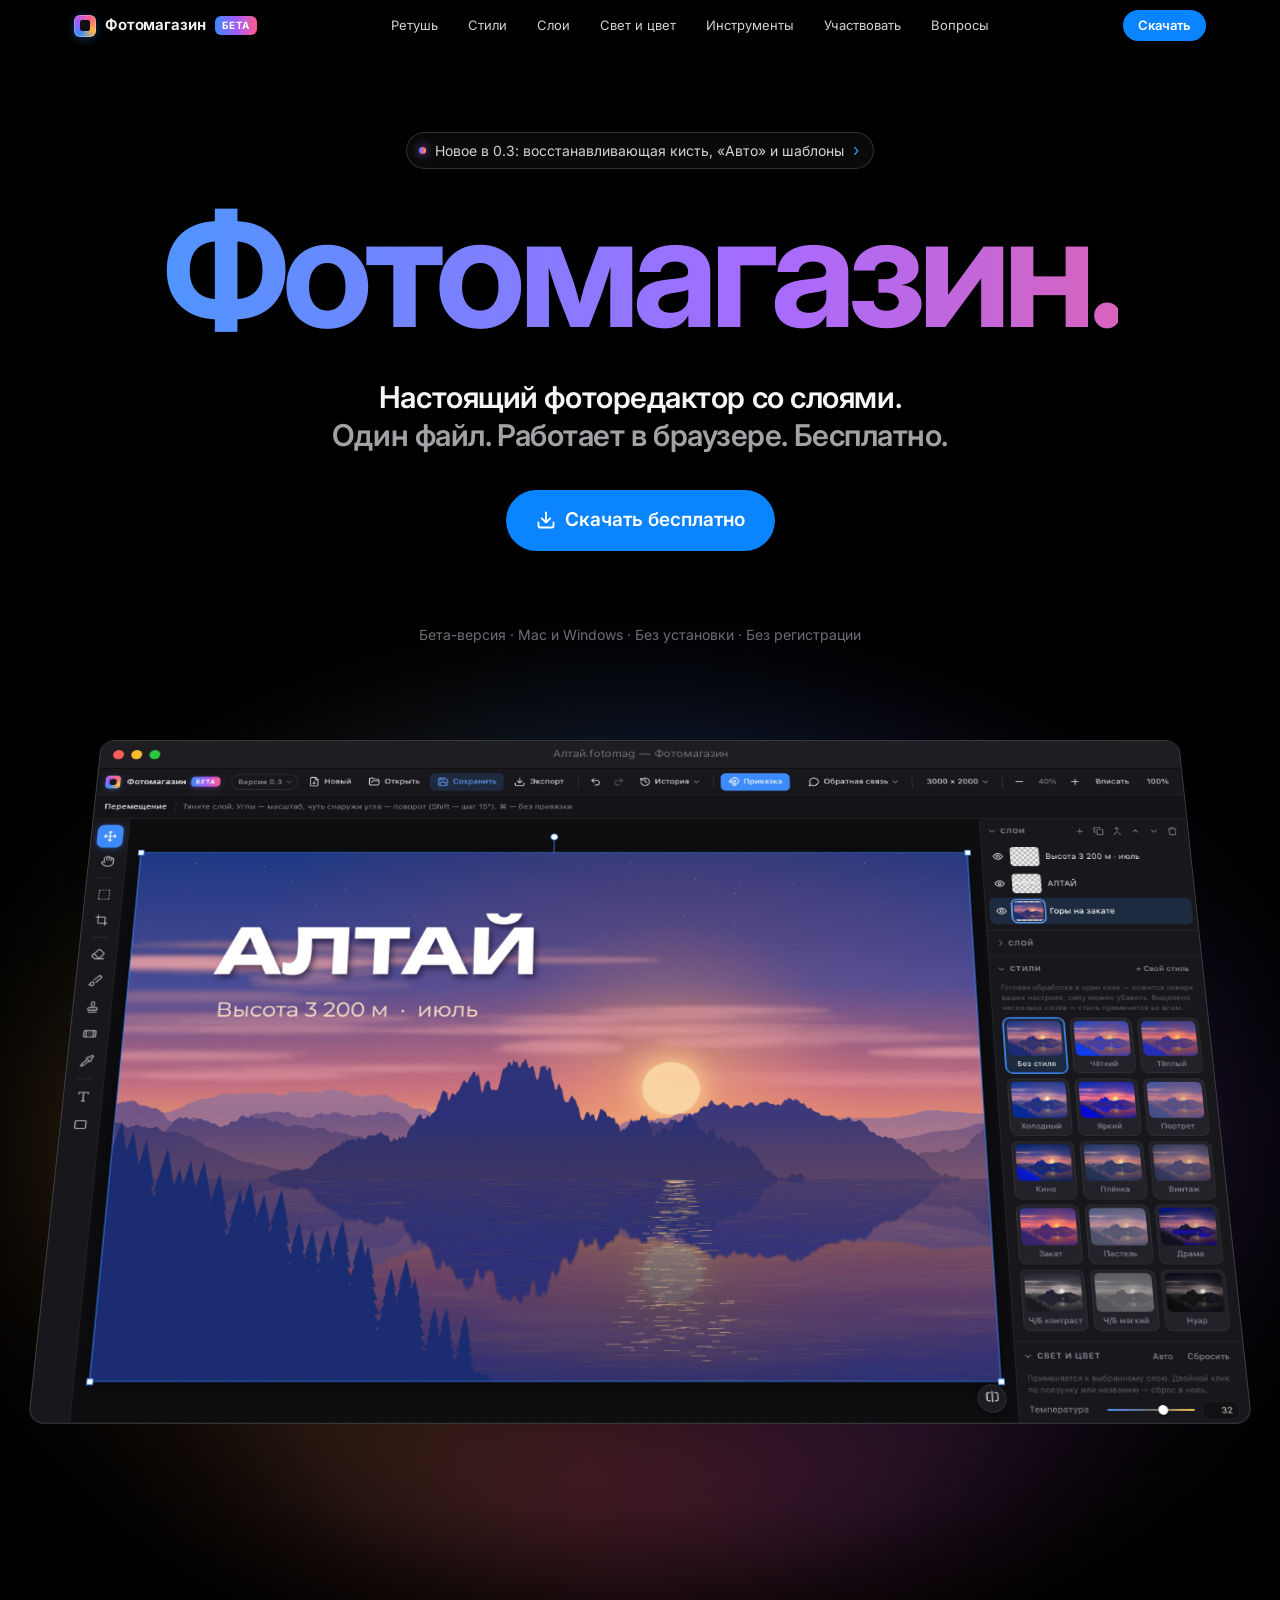
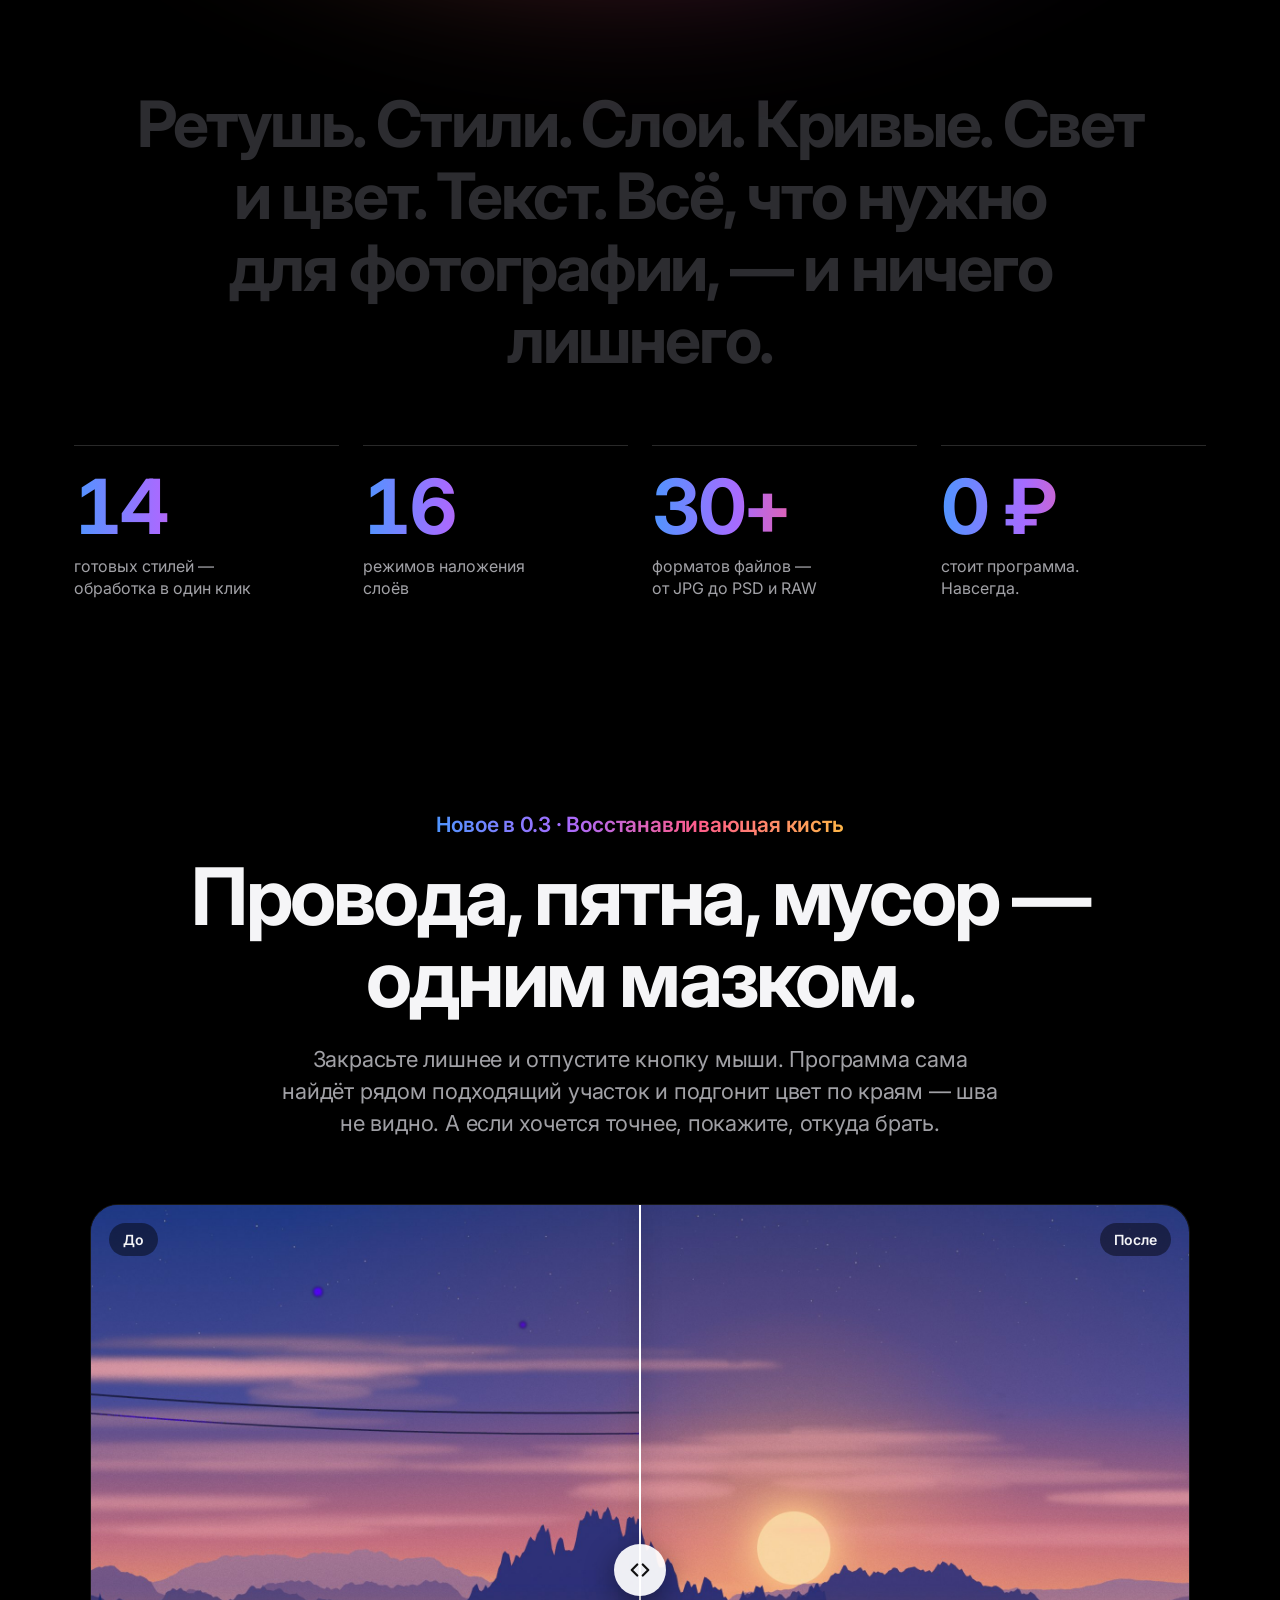
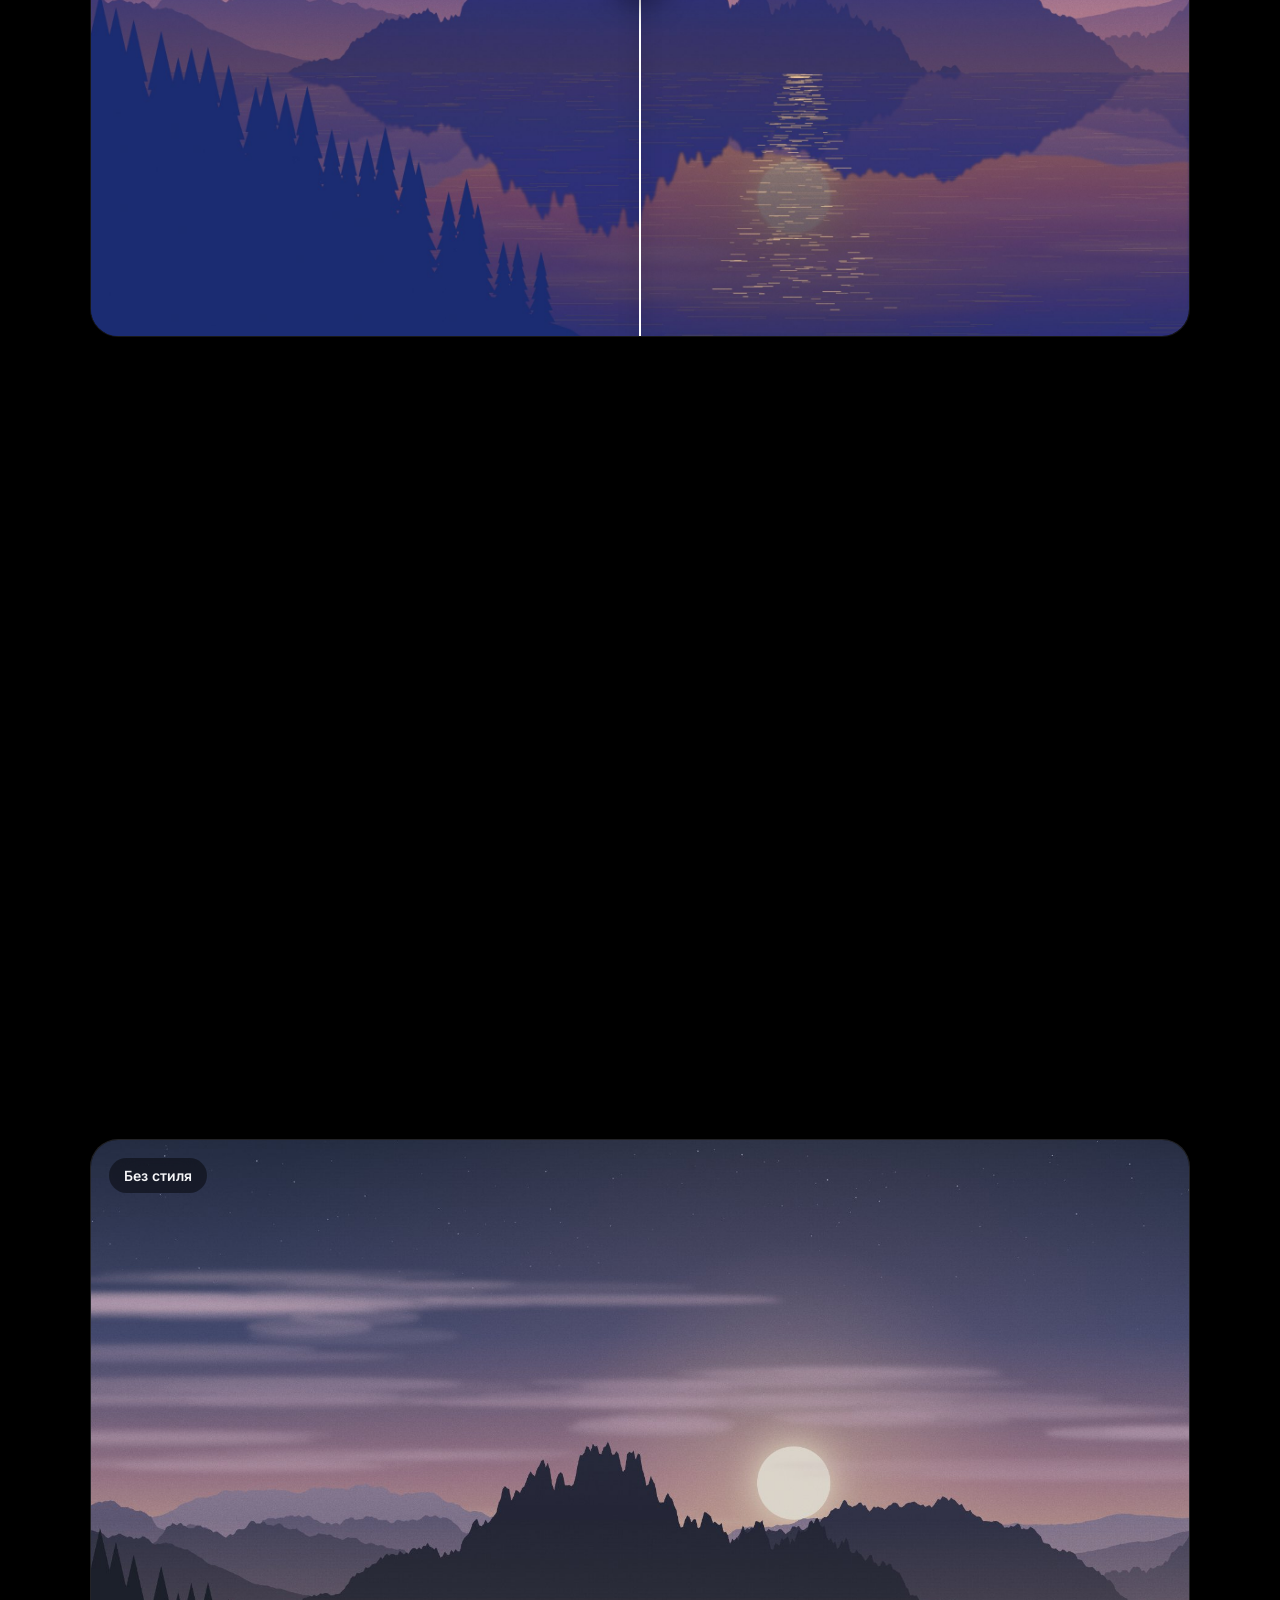
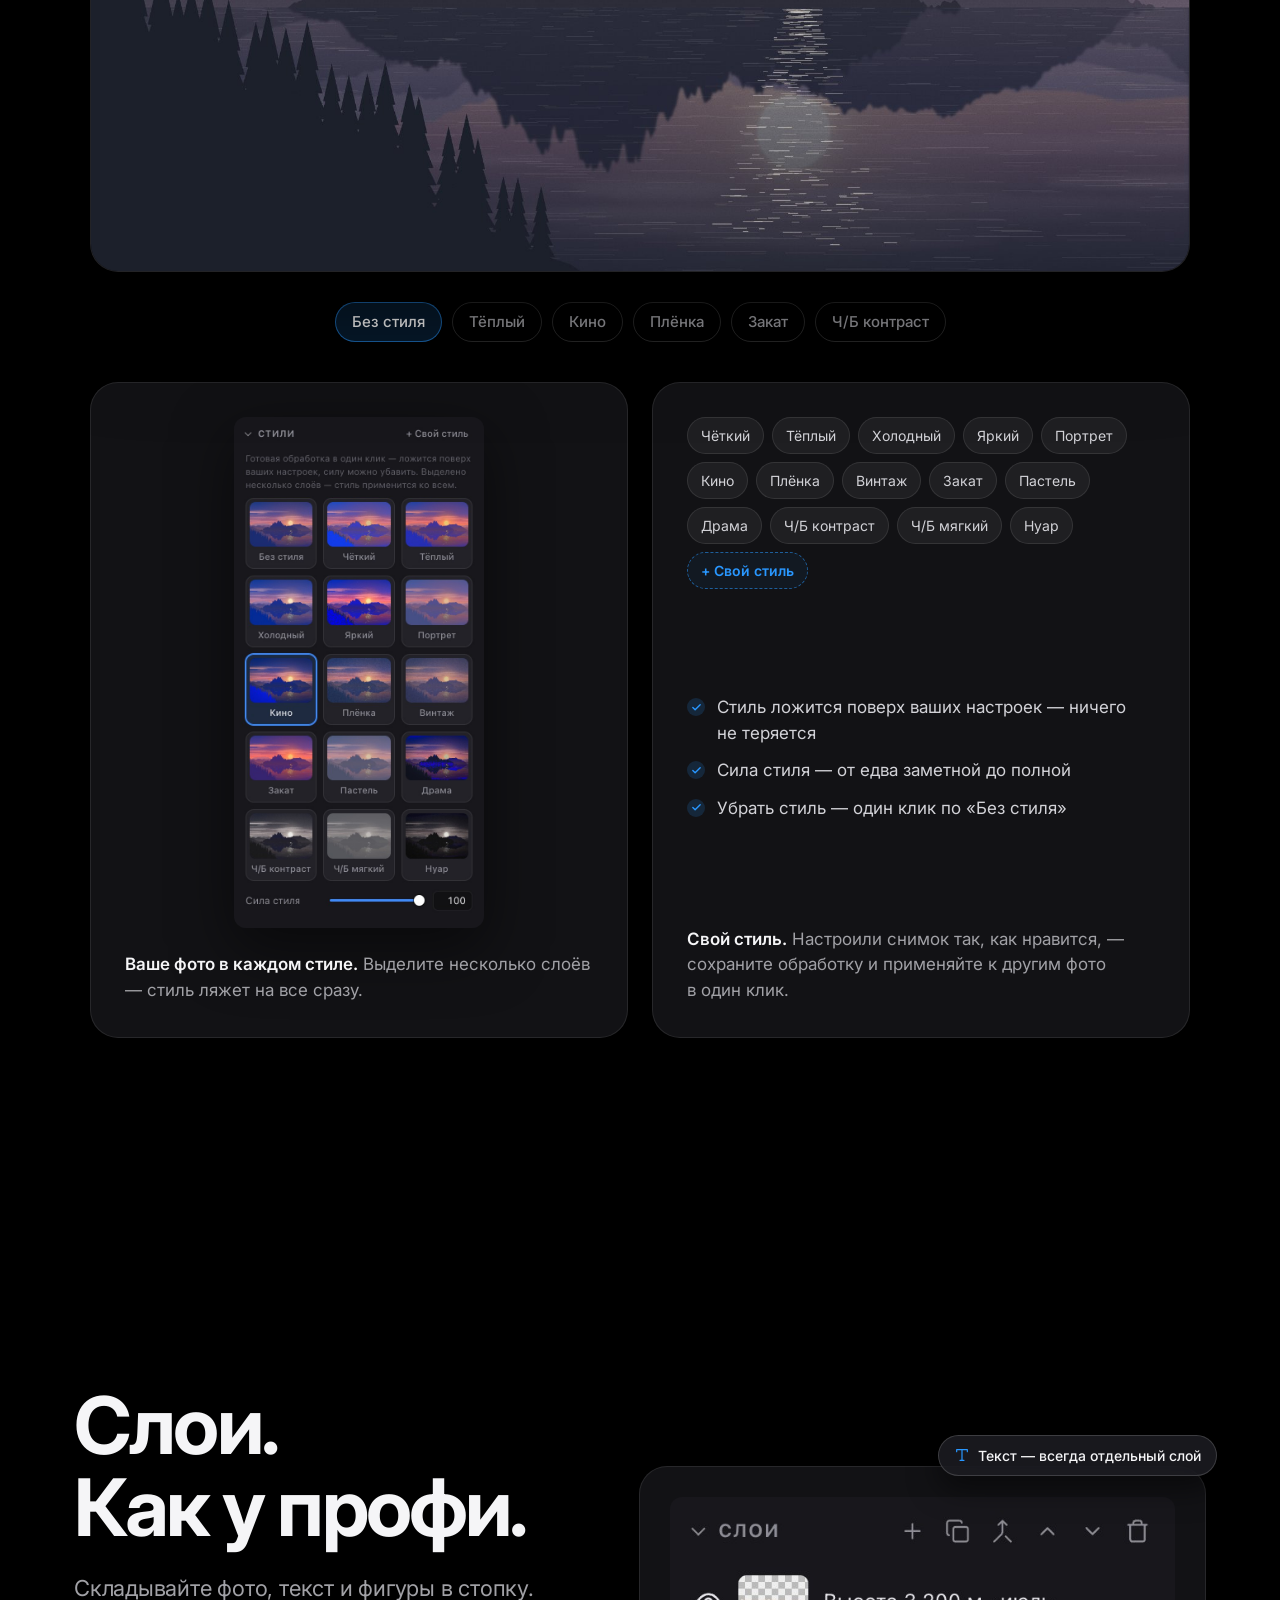
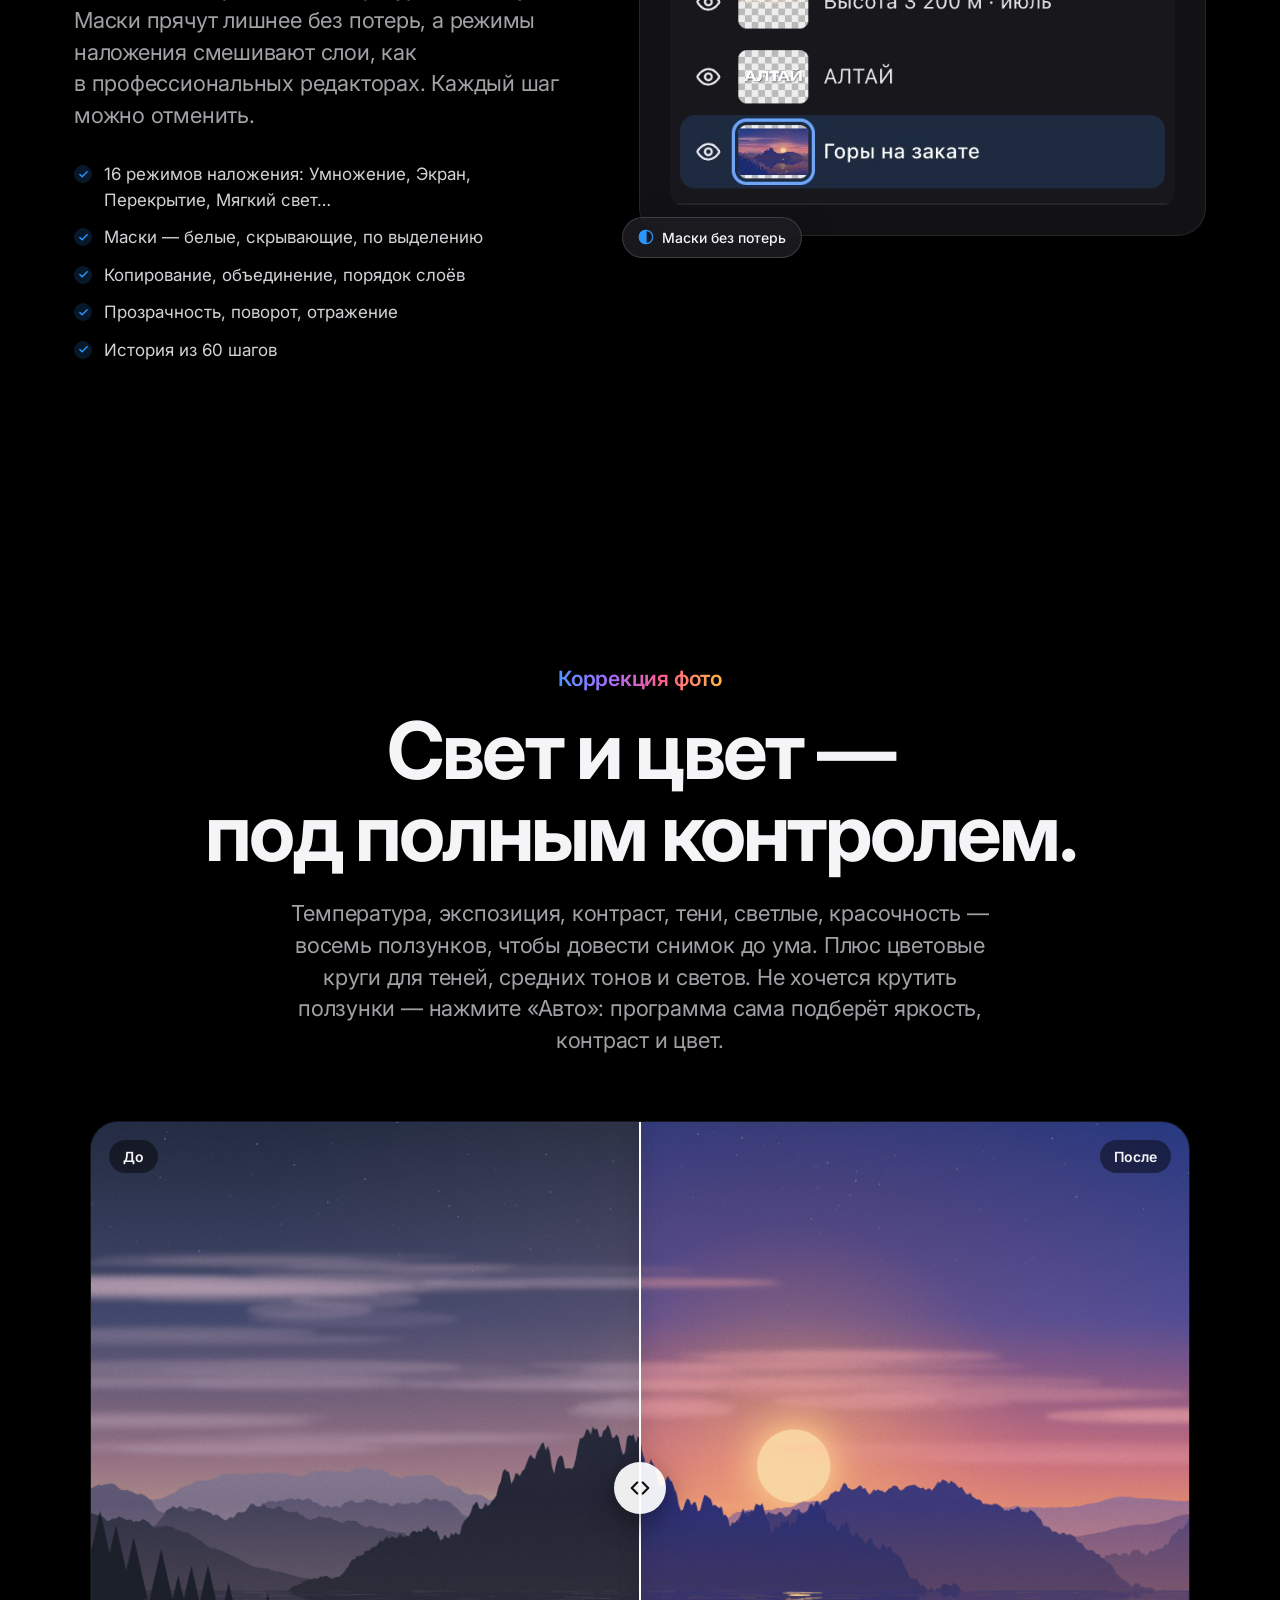
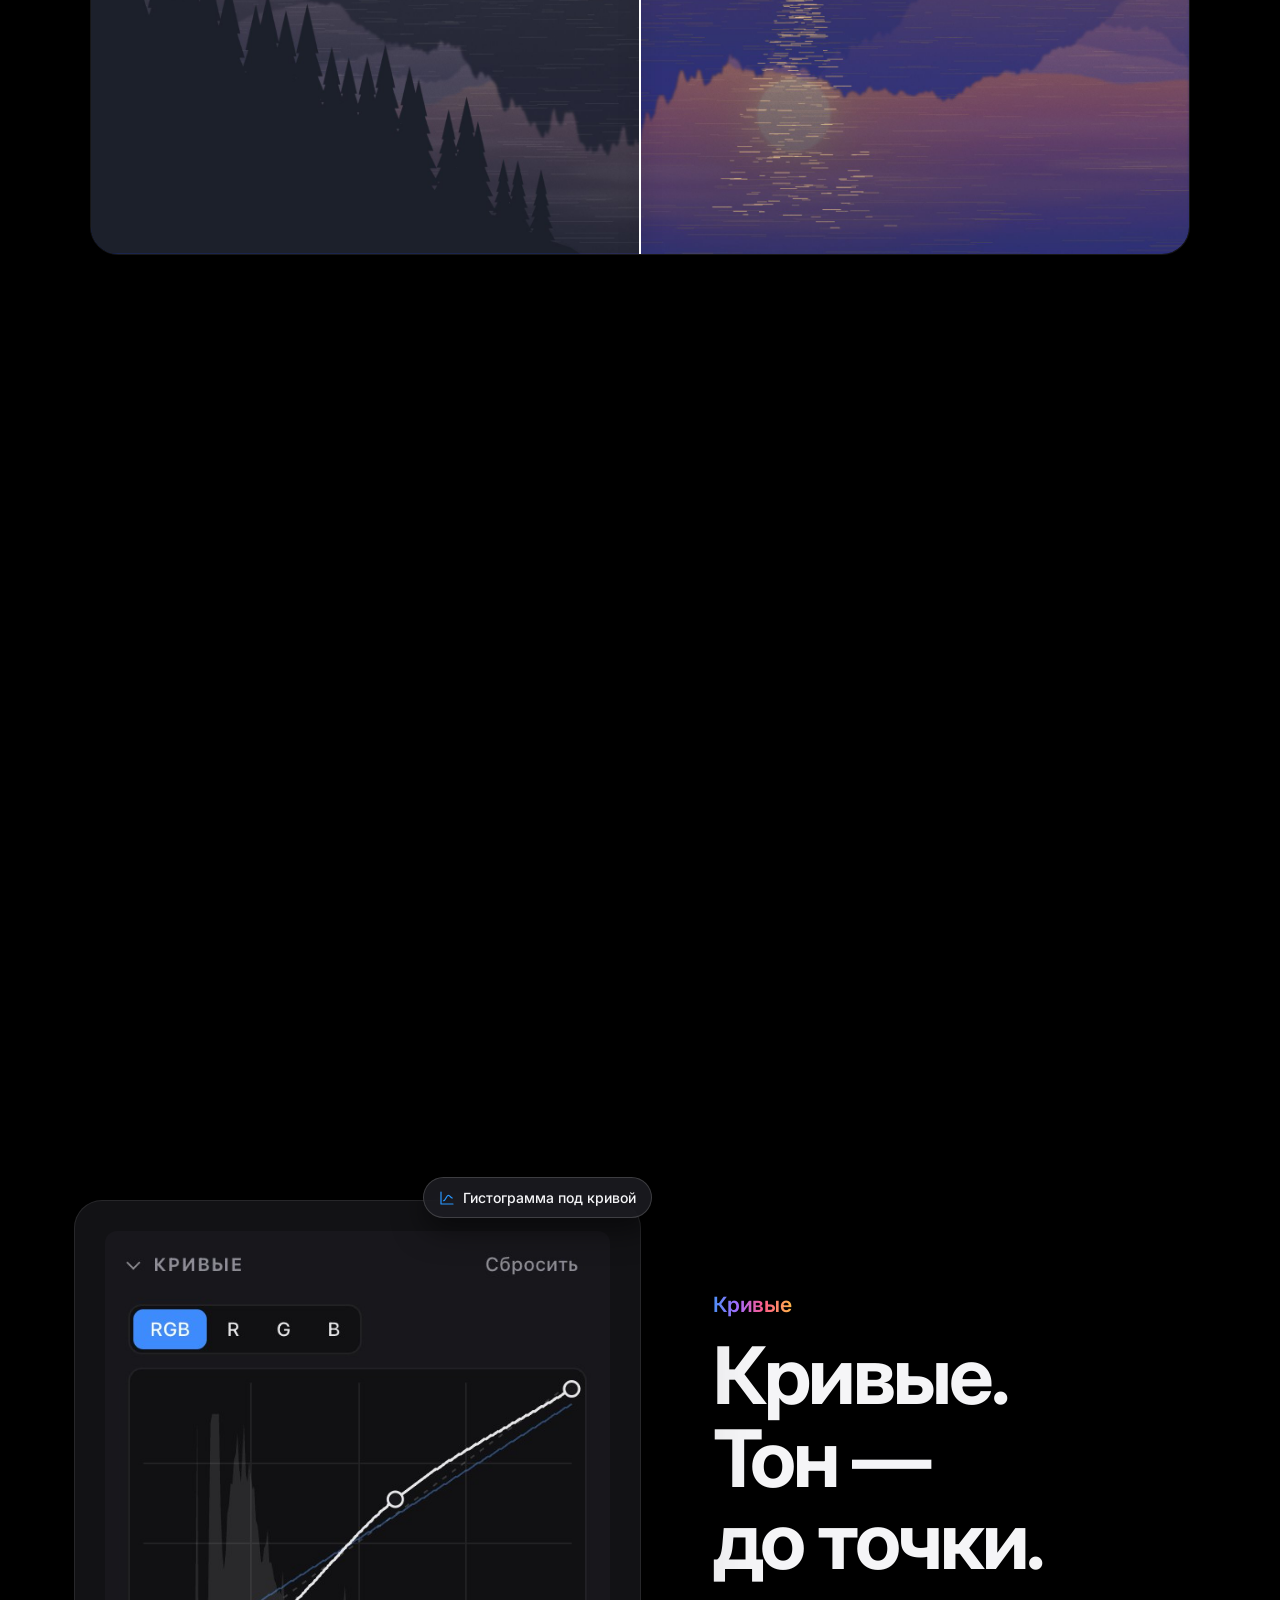
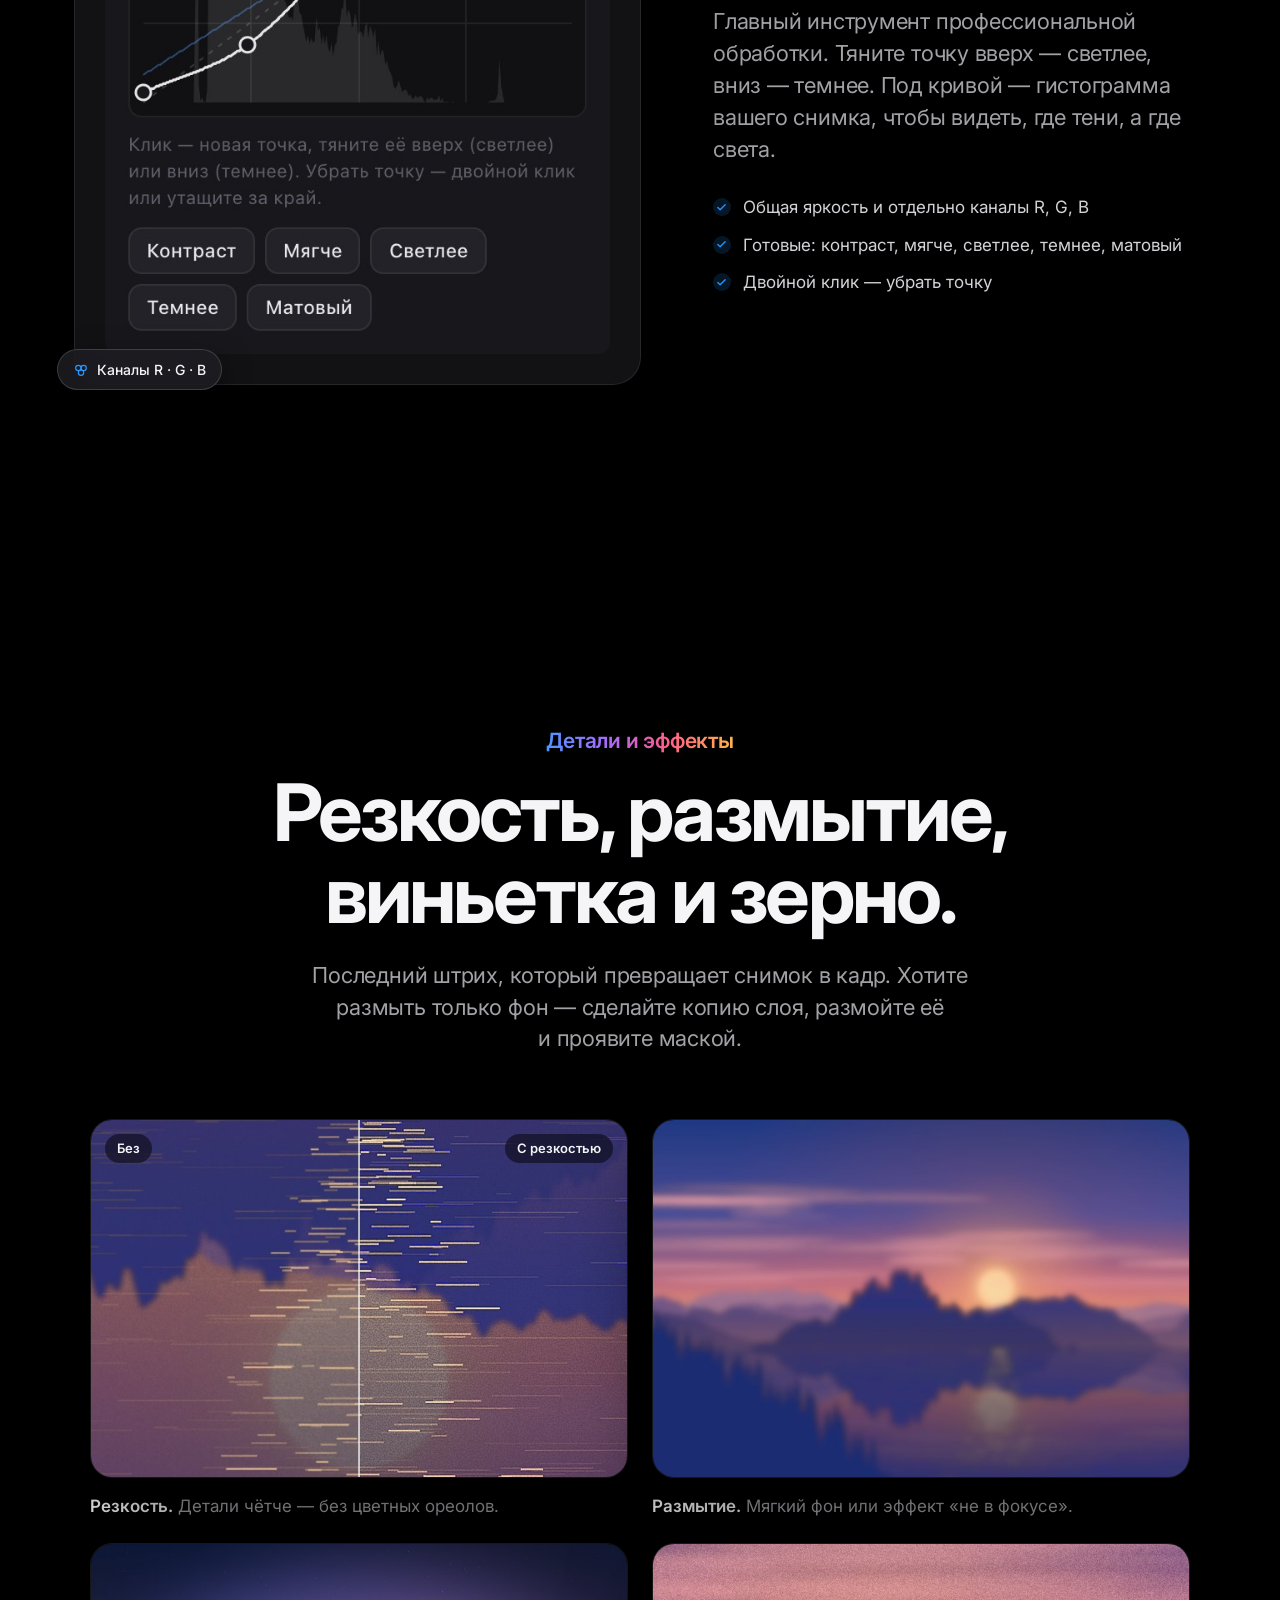
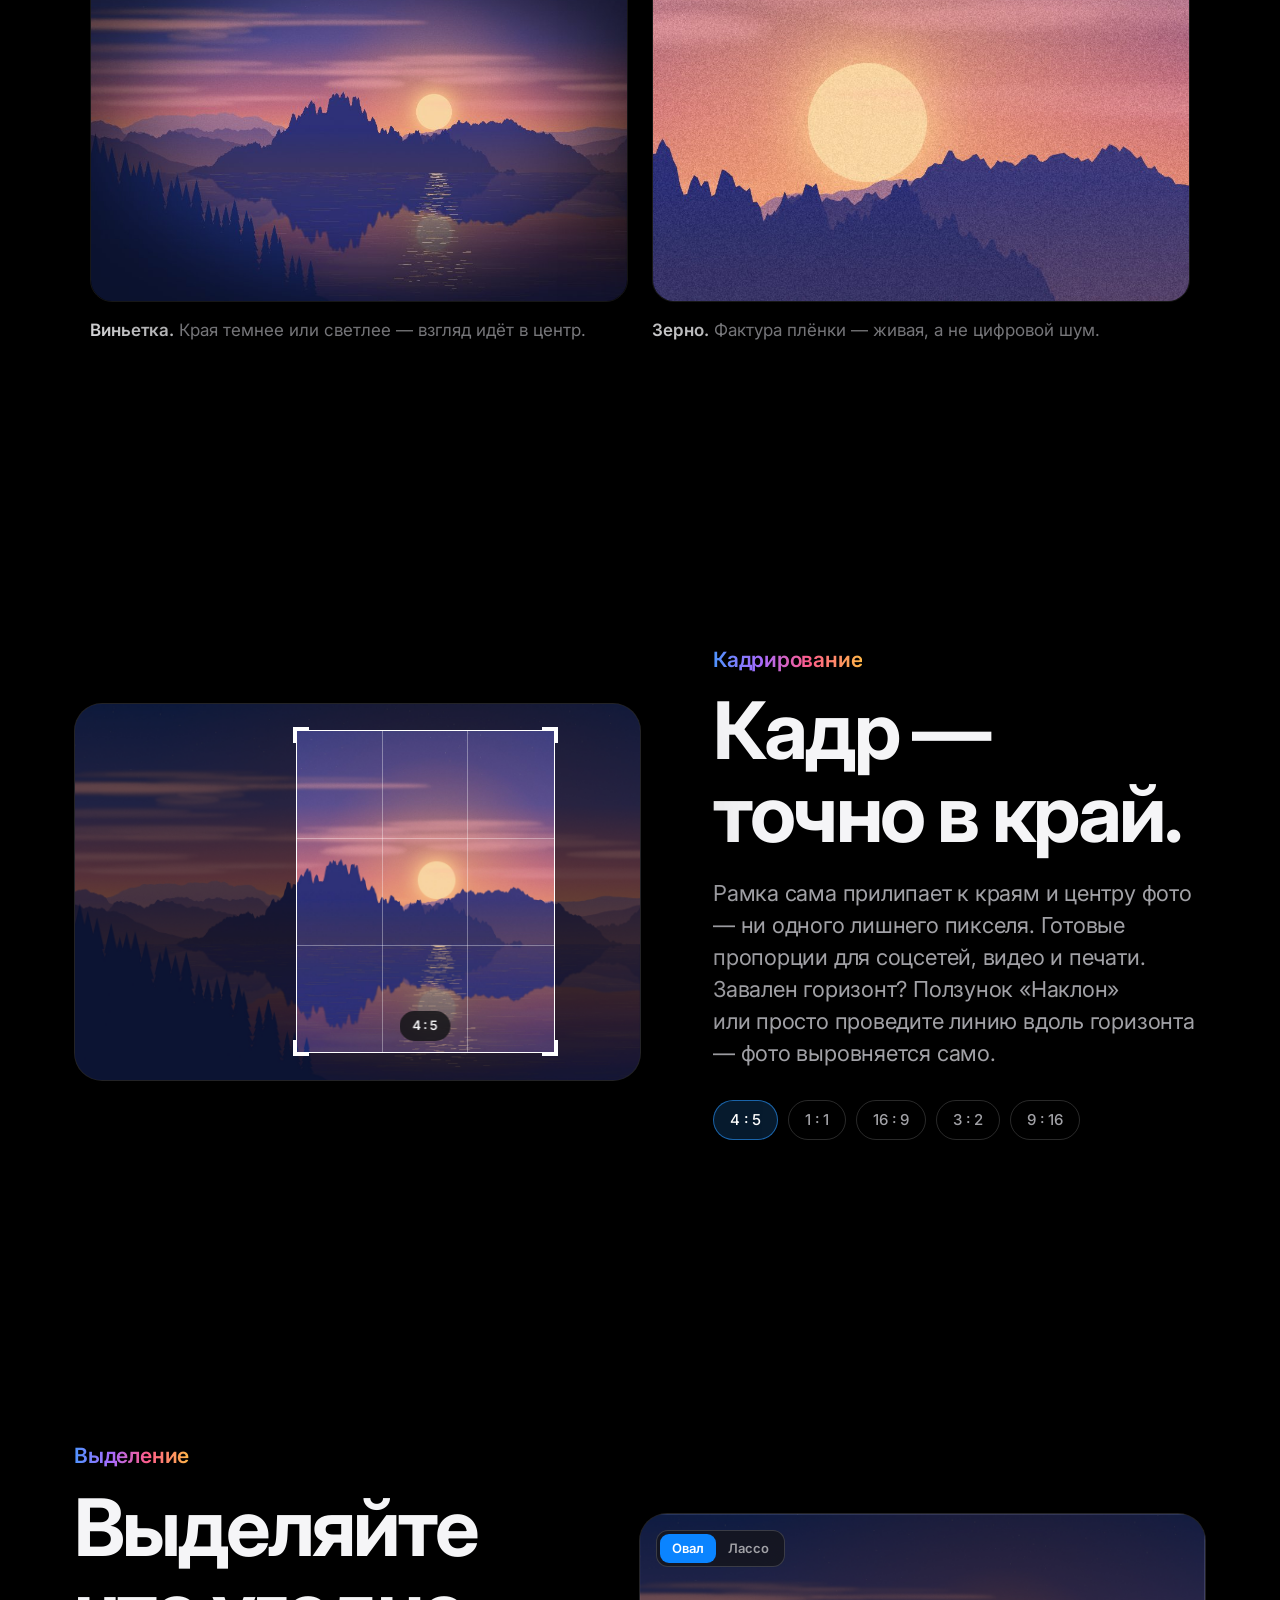
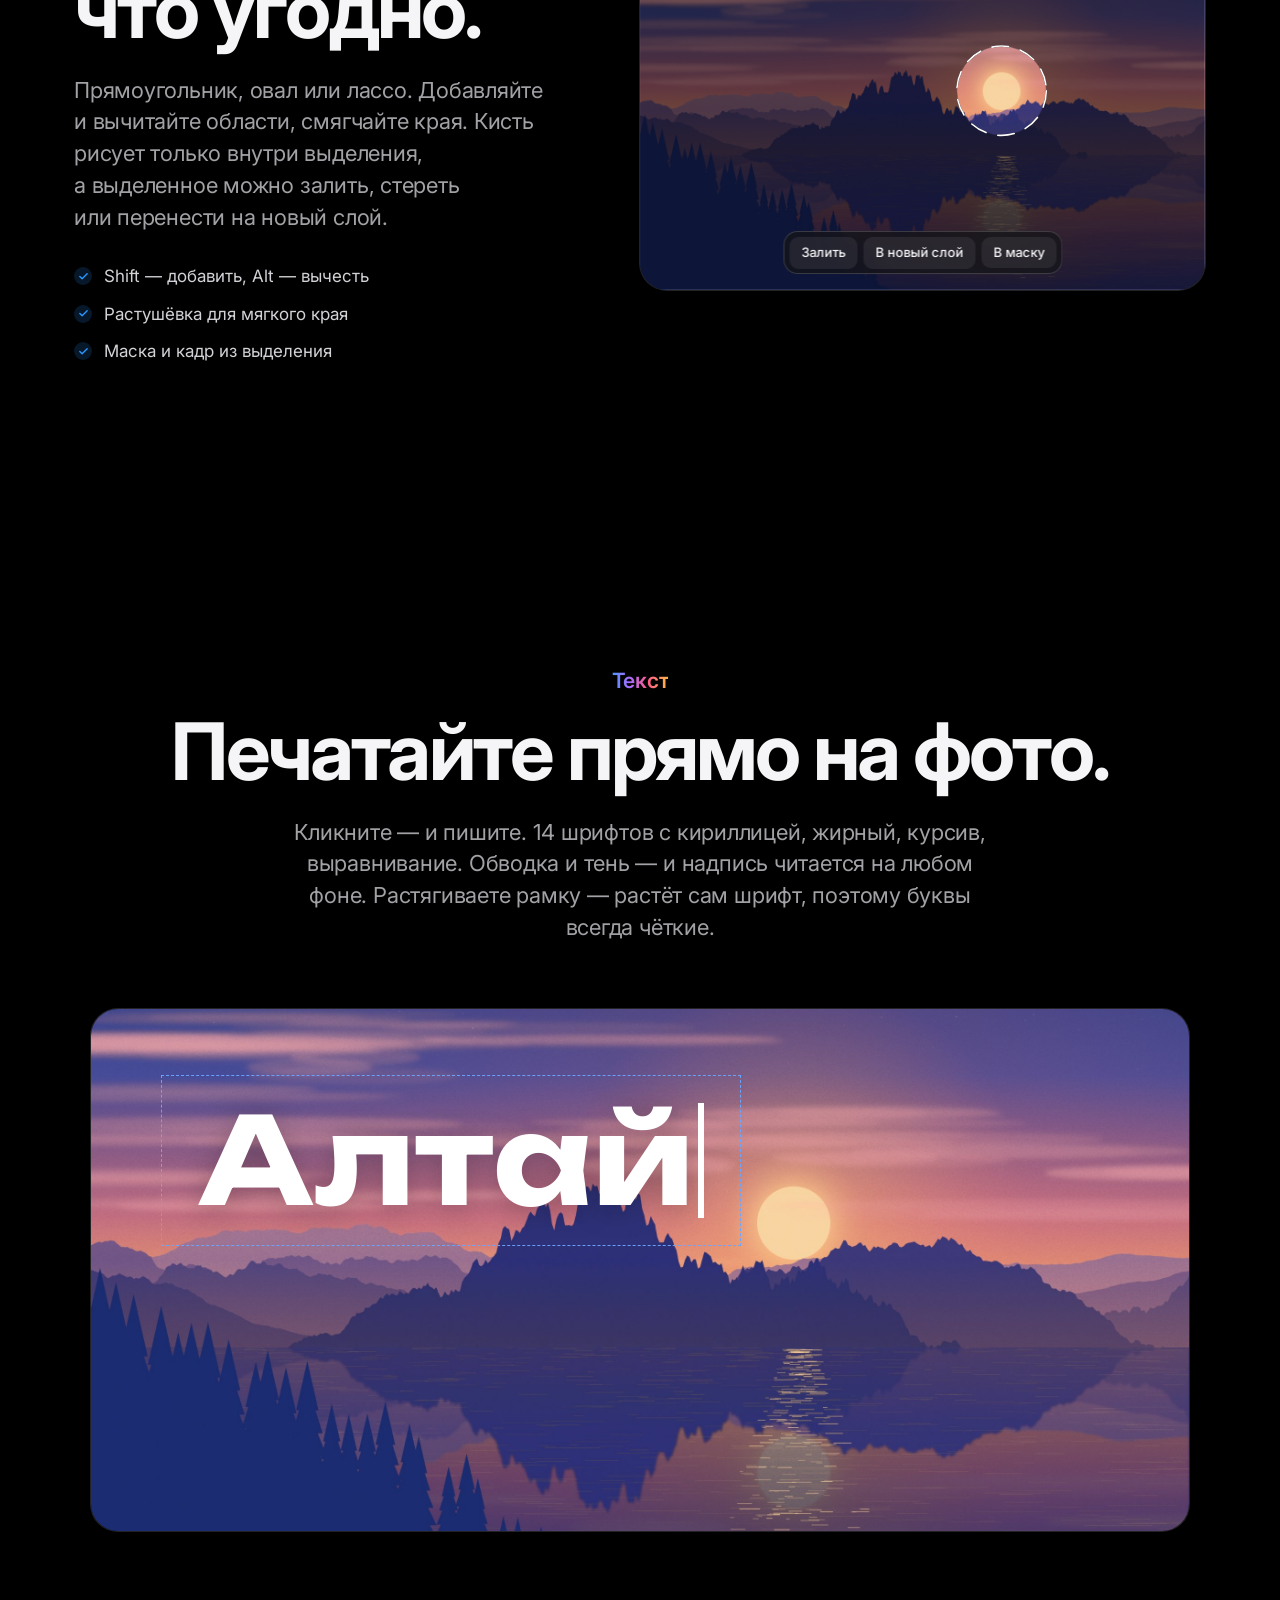
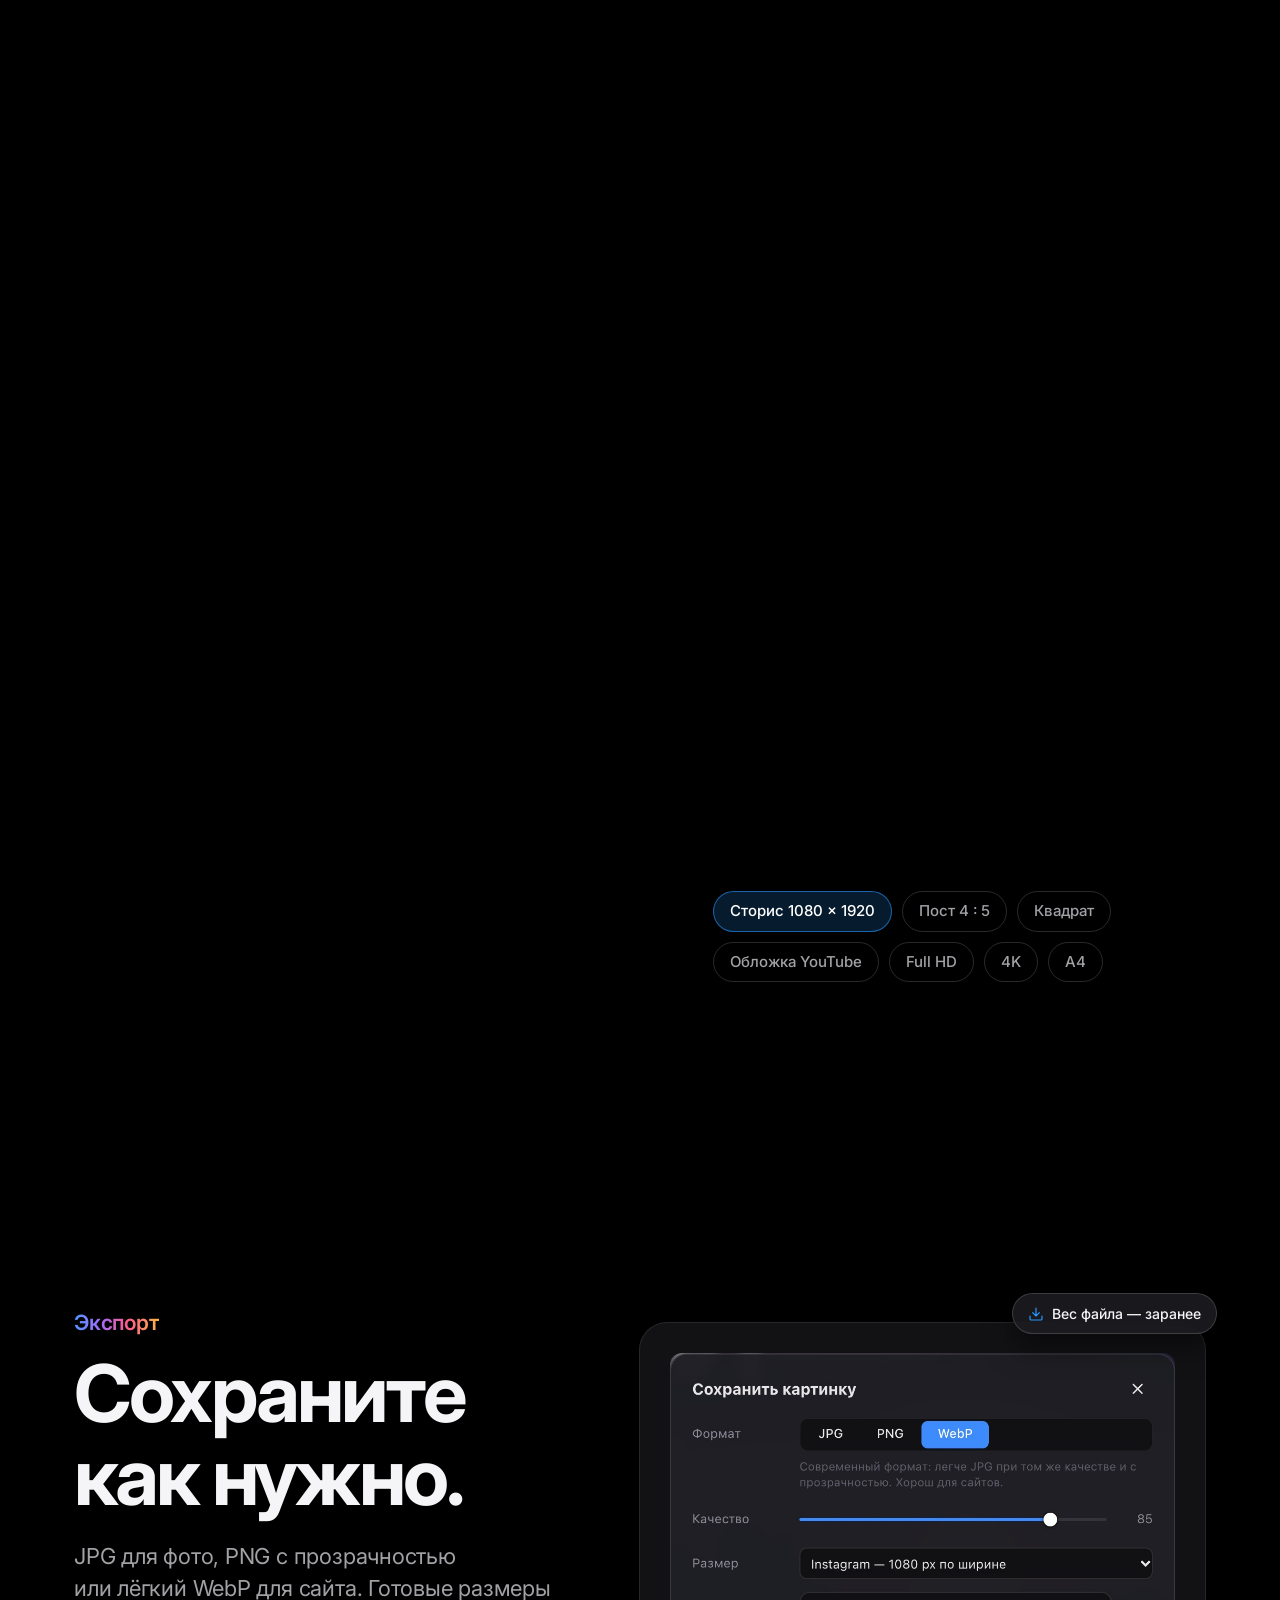
==== commit 4f46d3c6: "Сайт: запасной номер версии 0.3 (если GitHub временно не отвечает) Co-Authored-By: Claude Opus 5.5 <" ====
--- a/index.html
+++ b/index.html
@@ -340,7 +340,7 @@
 <section class="together" id="together">
   <div class="wrap">
     <div class="center">
-      <p class="eyebrow reveal">Бета-версия <span data-ver>0.2</span></p>
+      <p class="eyebrow reveal">Бета-версия <span data-ver>0.3</span></p>
       <h2 class="reveal" style="--d:.05s">Фотомагазин создаётся<br>вместе с&nbsp;вами.</h2>
       <p class="body narrow reveal" style="--d:.1s">Это ранняя версия: основа уже работает, но&nbsp;многого ещё нет, а&nbsp;что-то может сломаться. Расскажите, чего вам не&nbsp;хватает, — автор читает каждое сообщение, а&nbsp;в&nbsp;канале вы&nbsp;голосуете за&nbsp;то, что появится дальше.</p>
     </div>
@@ -377,7 +377,7 @@
     <i class="logo big reveal"></i>
     <h2 class="reveal" style="--d:.05s">Начните прямо сейчас.</h2>
     <p class="body narrow reveal" style="--d:.1s">Бесплатно. Без регистрации. Архив меньше 100&nbsp;КБ — программа и&nbsp;короткая инструкция.</p>
-    <p class="fine reveal" style="--d:.12s">Бета-версия <span data-ver>0.2</span>. Нашли ошибку или&nbsp;чего-то не&nbsp;хватает? <a class="inl" data-form="idea" href="#together">Напишите нам</a>.</p>
+    <p class="fine reveal" style="--d:.12s">Бета-версия <span data-ver>0.3</span>. Нашли ошибку или&nbsp;чего-то не&nbsp;хватает? <a class="inl" data-form="idea" href="#together">Напишите нам</a>.</p>
     <div class="cta reveal" style="--d:.15s">
       <a class="btn btn-lg" href="https://github.com/fotomagazin/fotomagazin/releases/latest/download/fotomagazin.zip">
         <svg viewBox="0 0 24 24"><path d="M21 15v4a2 2 0 0 1-2 2H5a2 2 0 0 1-2-2v-4M7 10l5 5 5-5M12 15V3"/></svg>Скачать Фотомагазин</a>
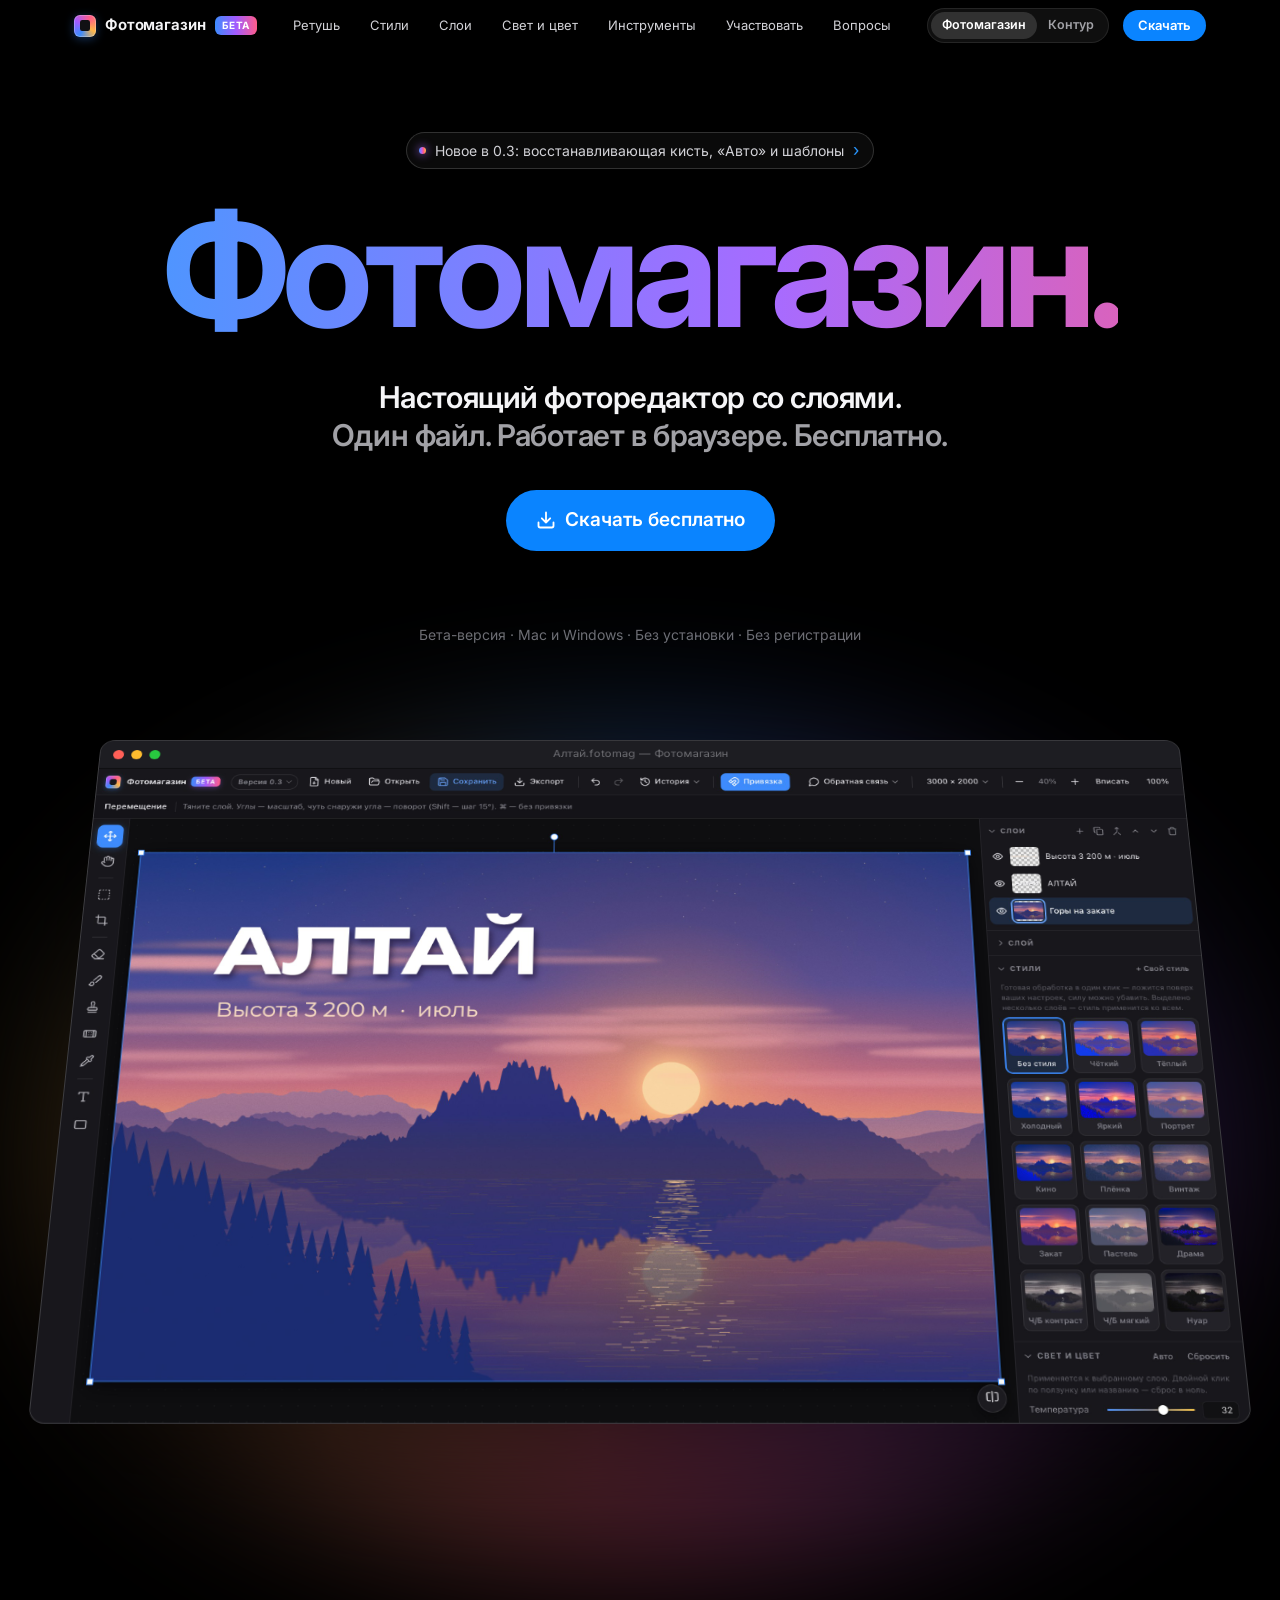
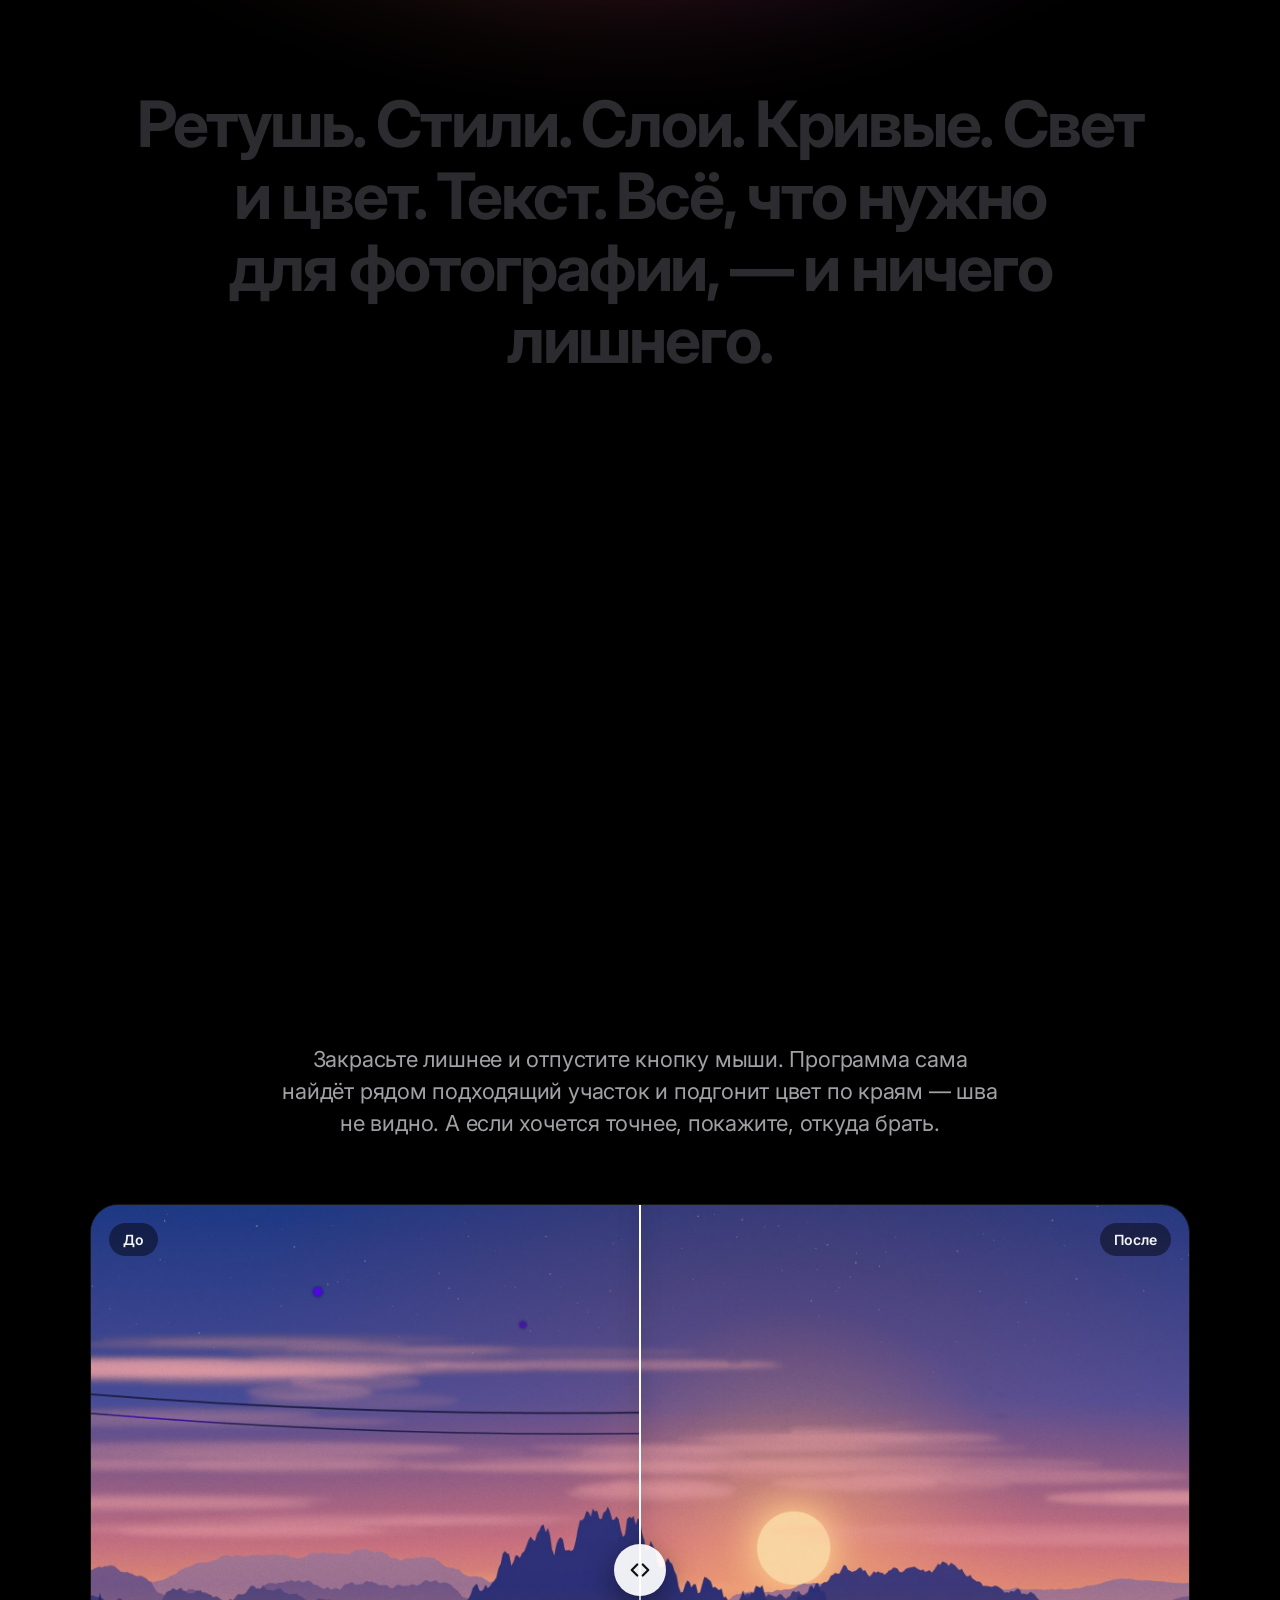
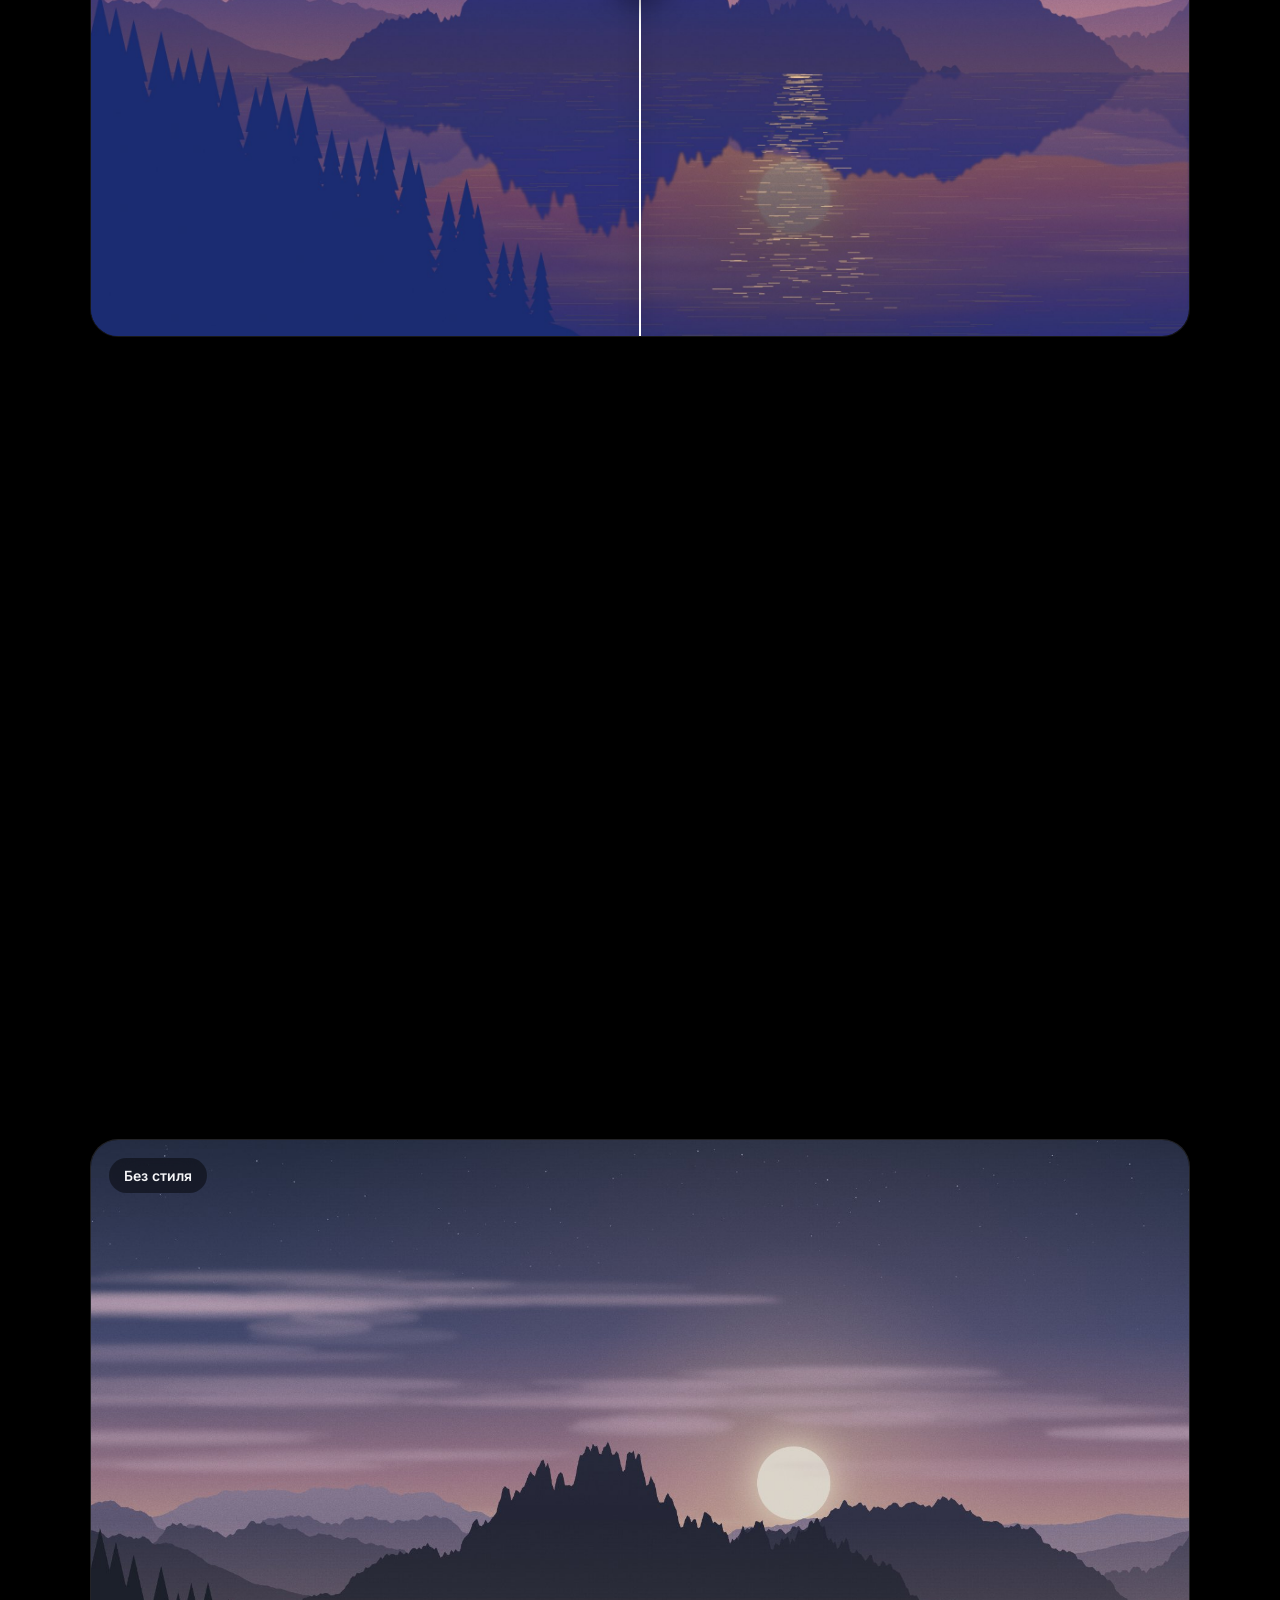
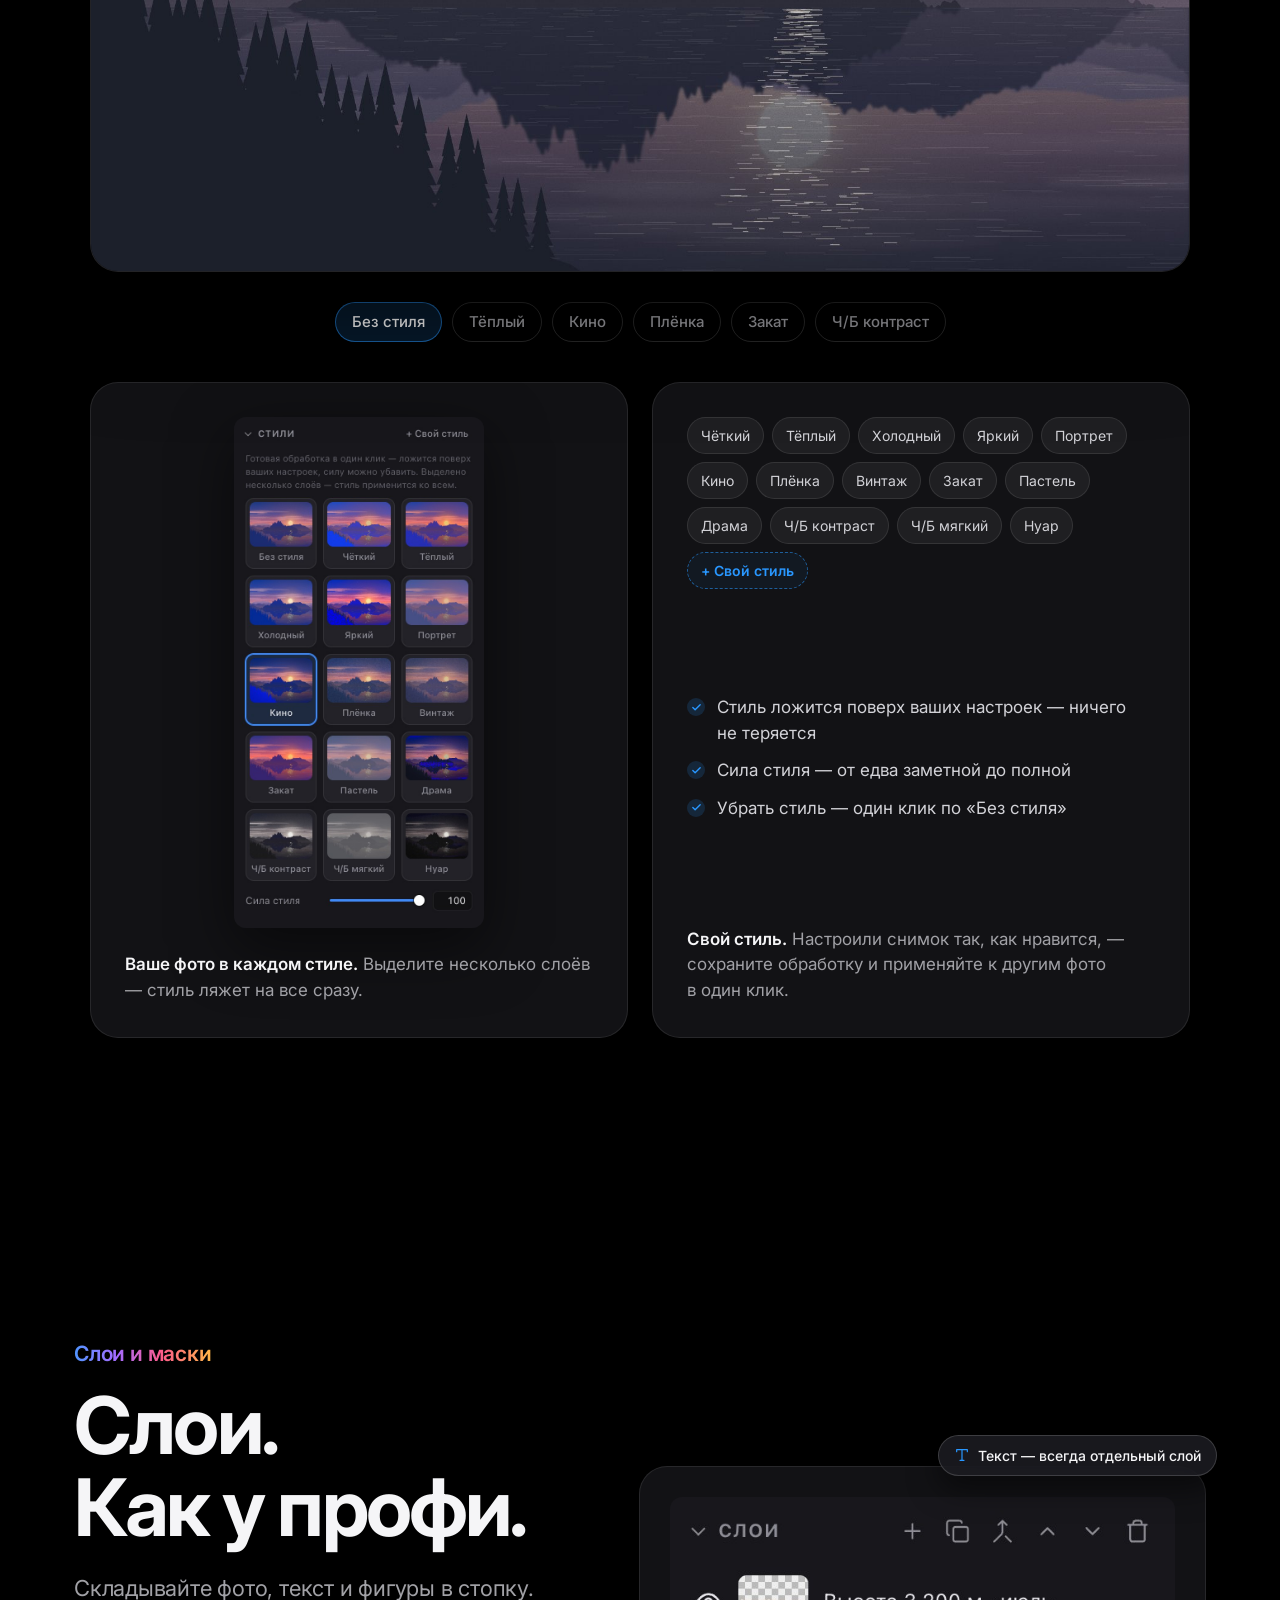
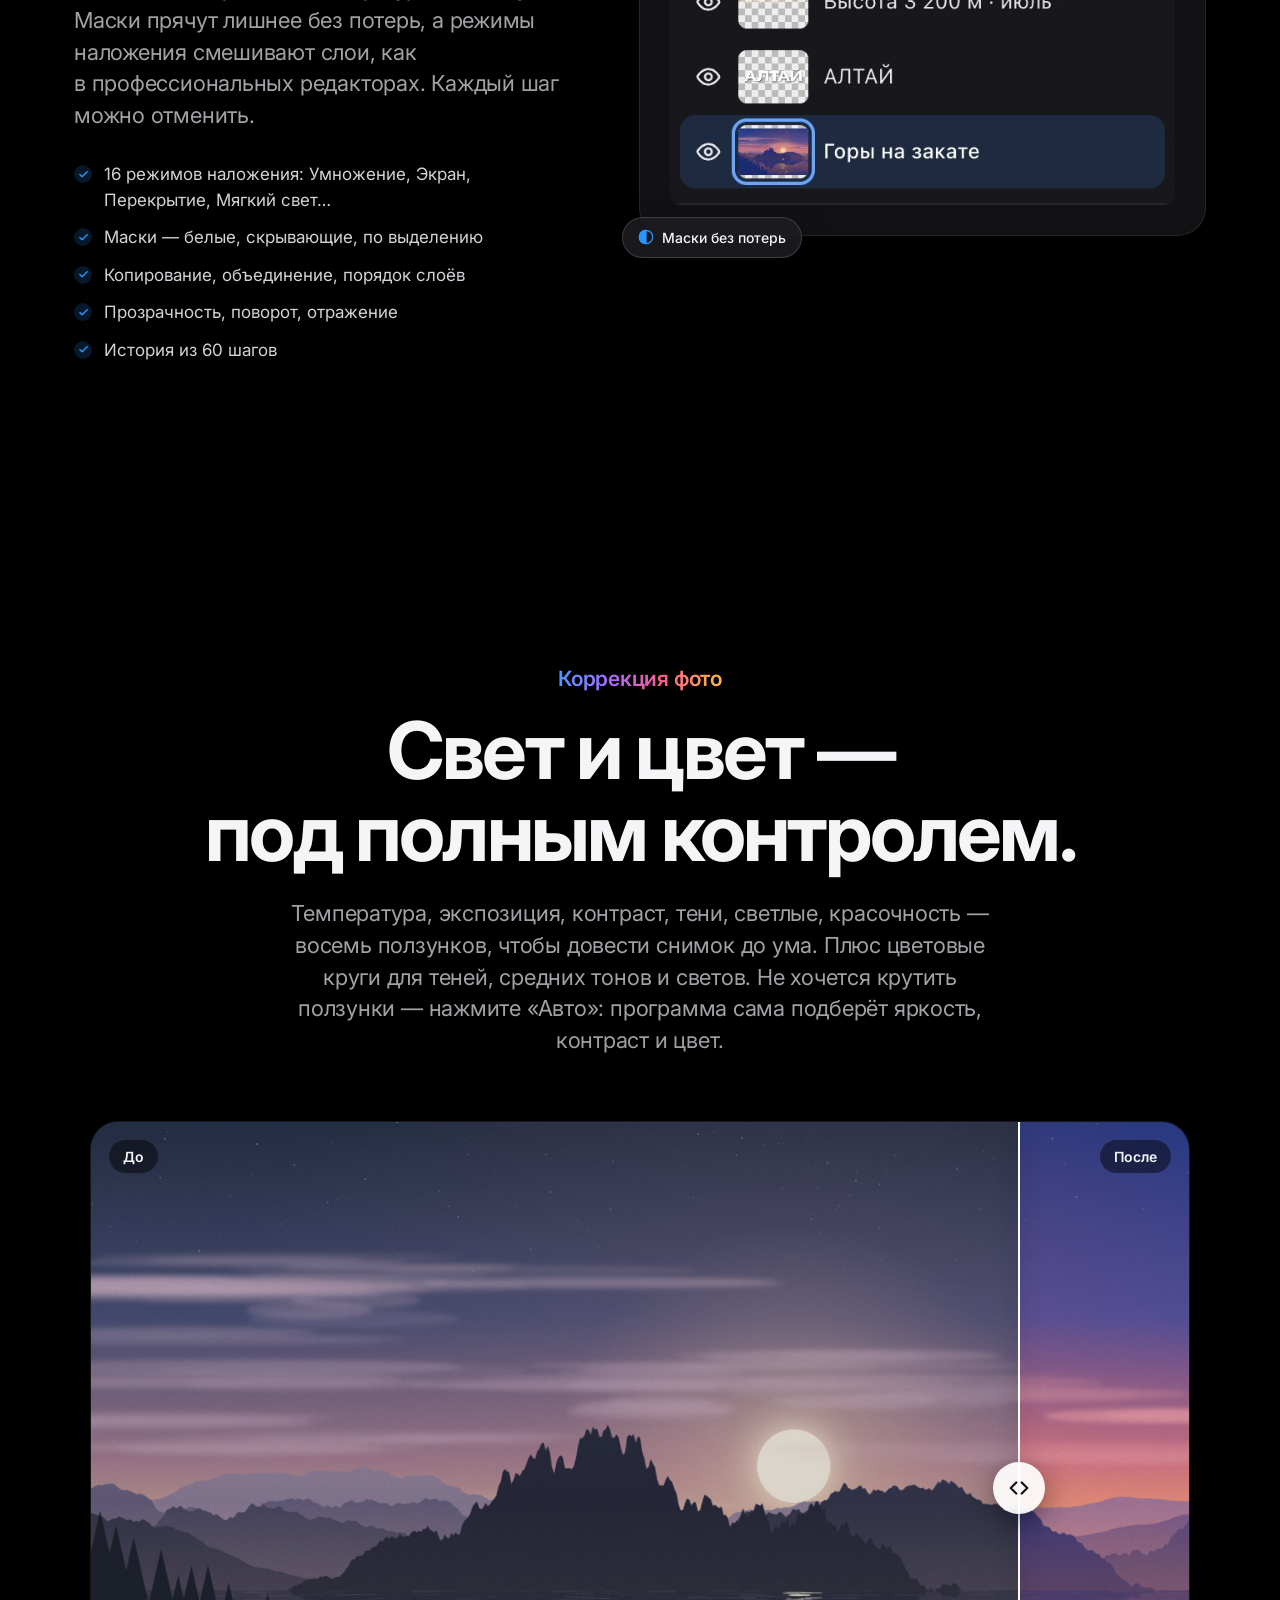
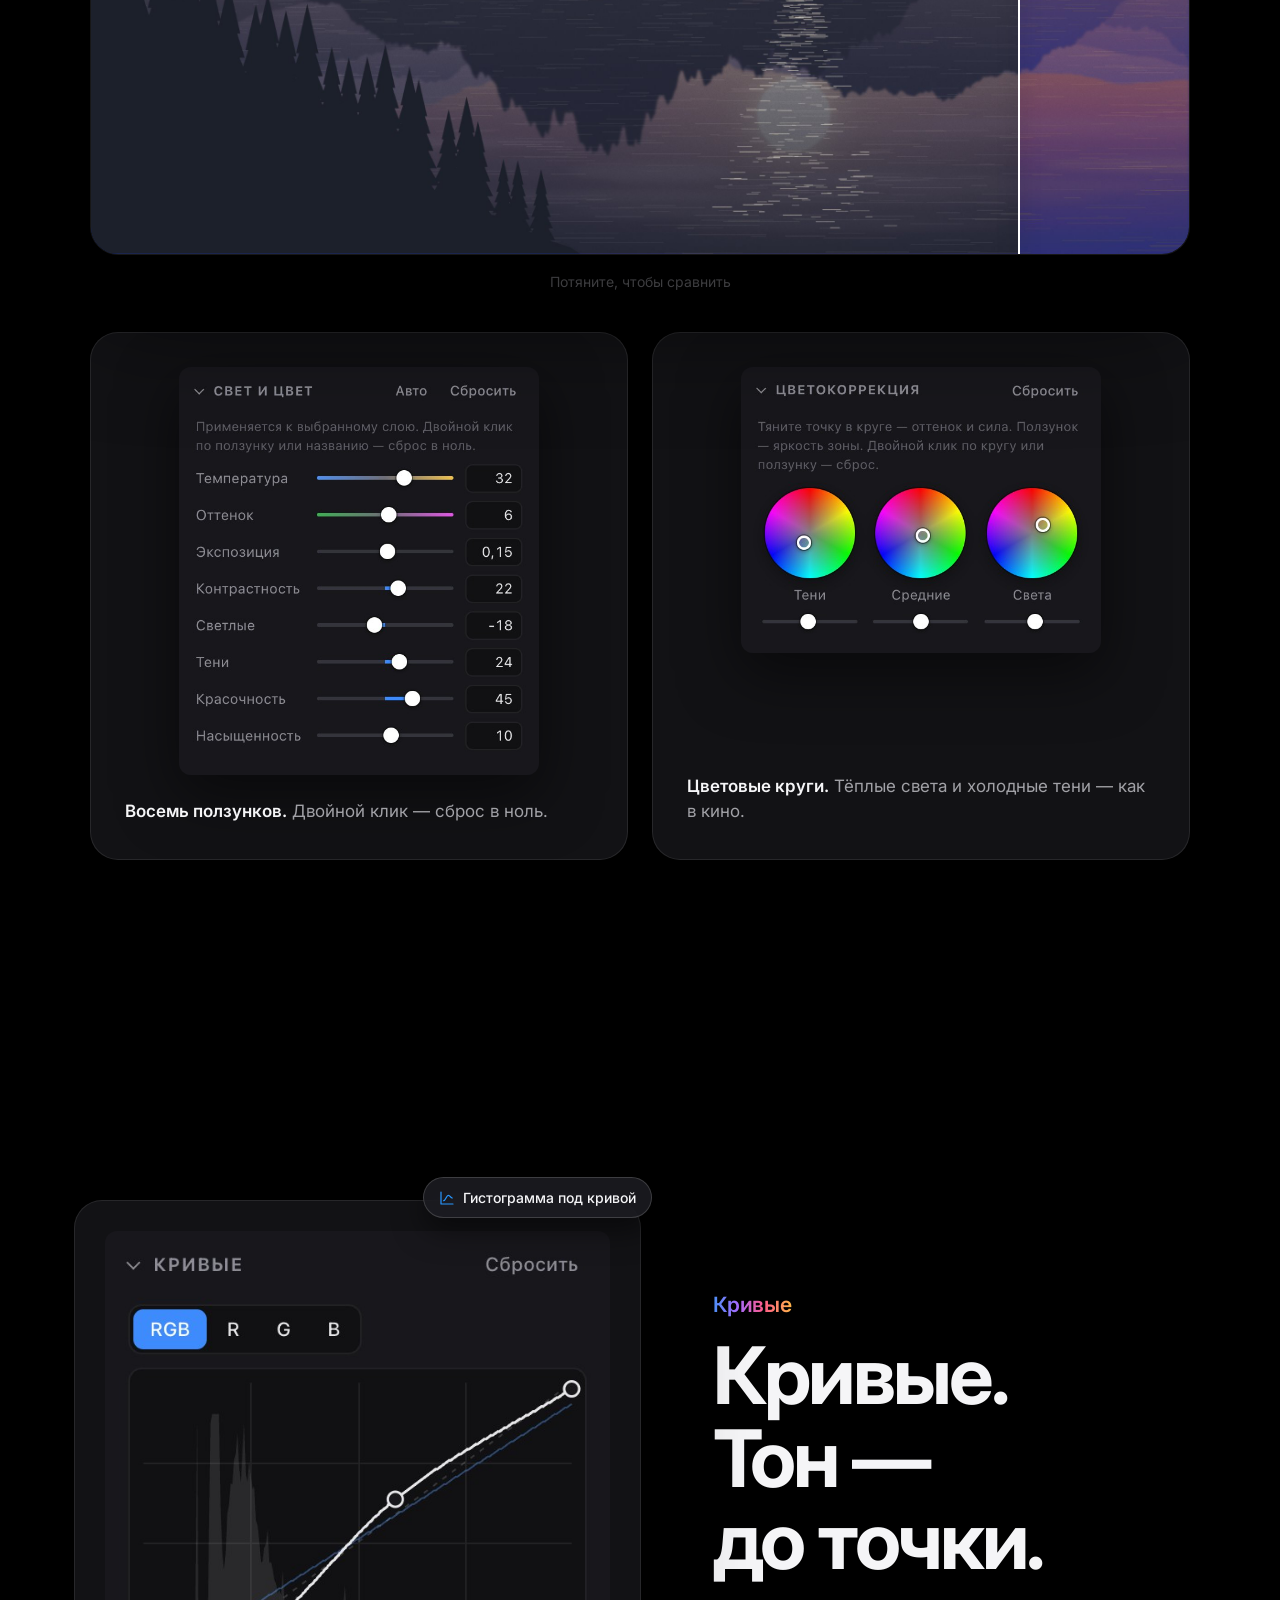
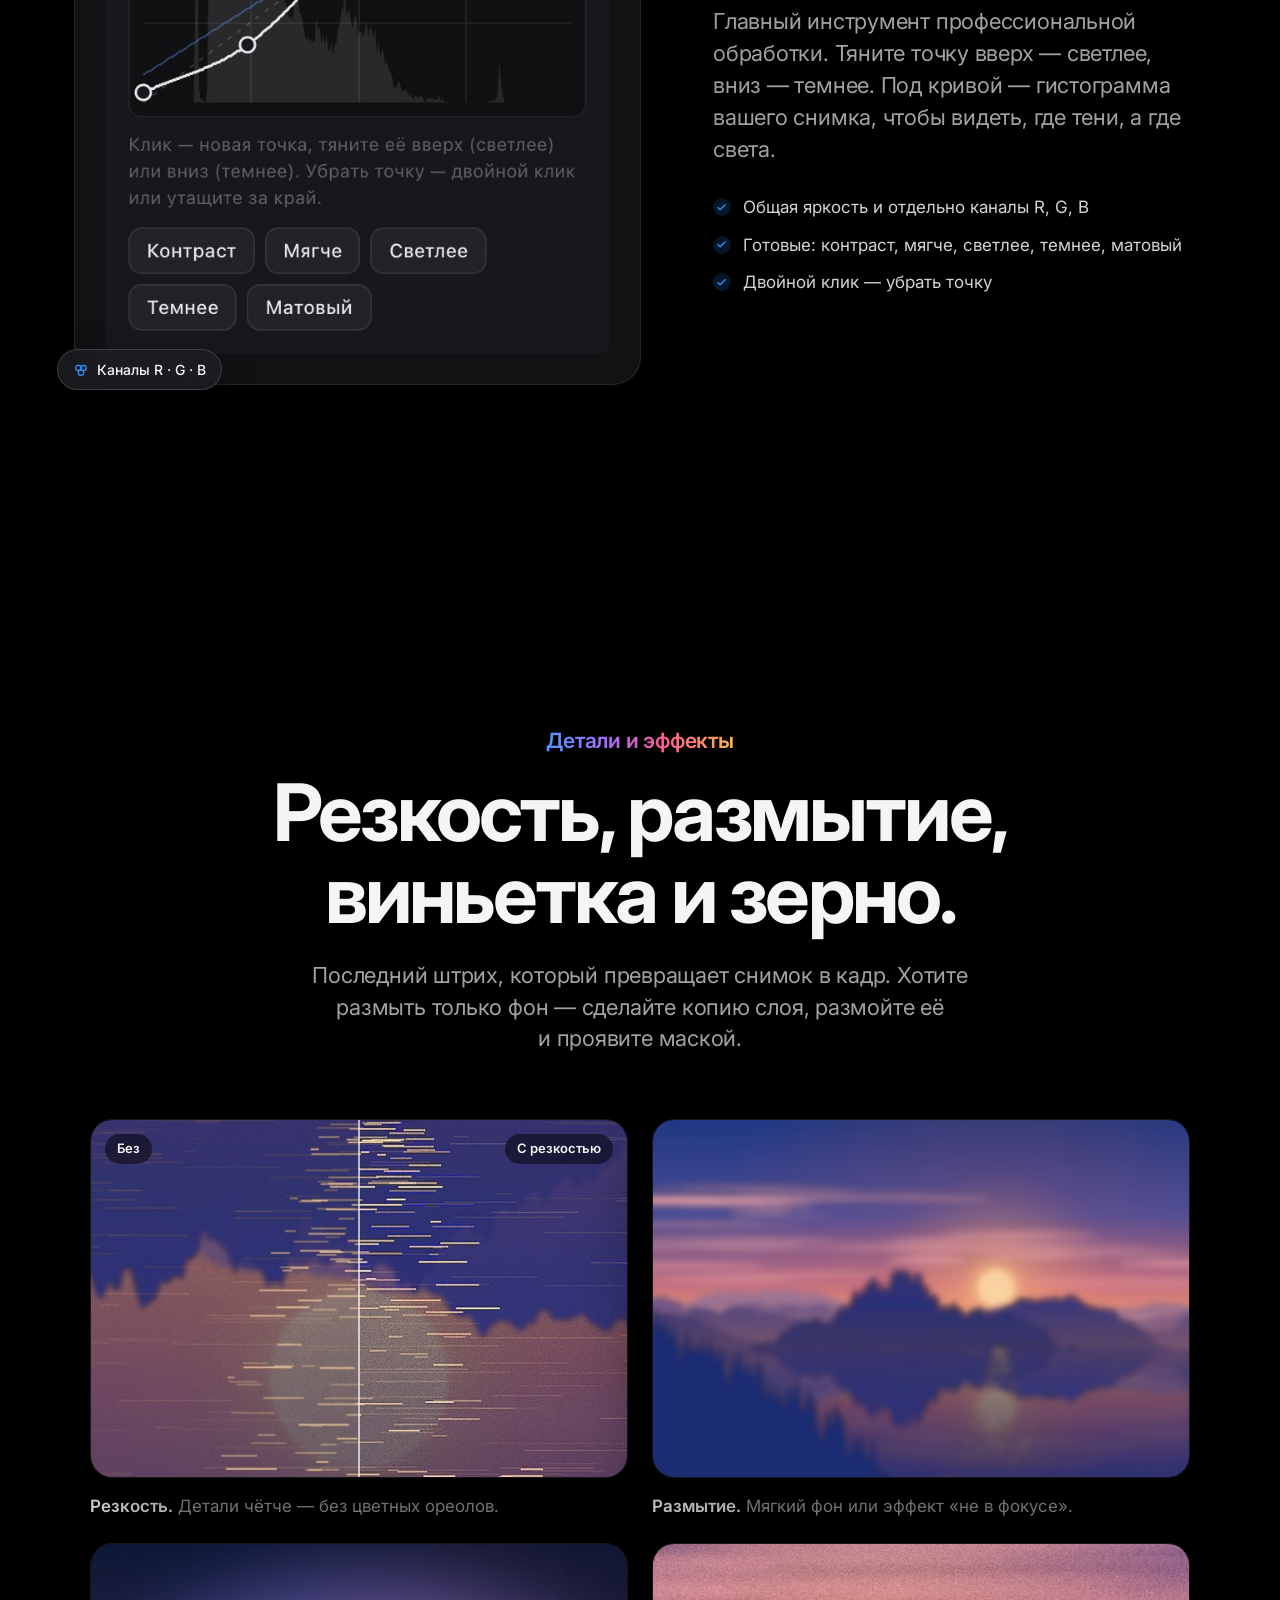
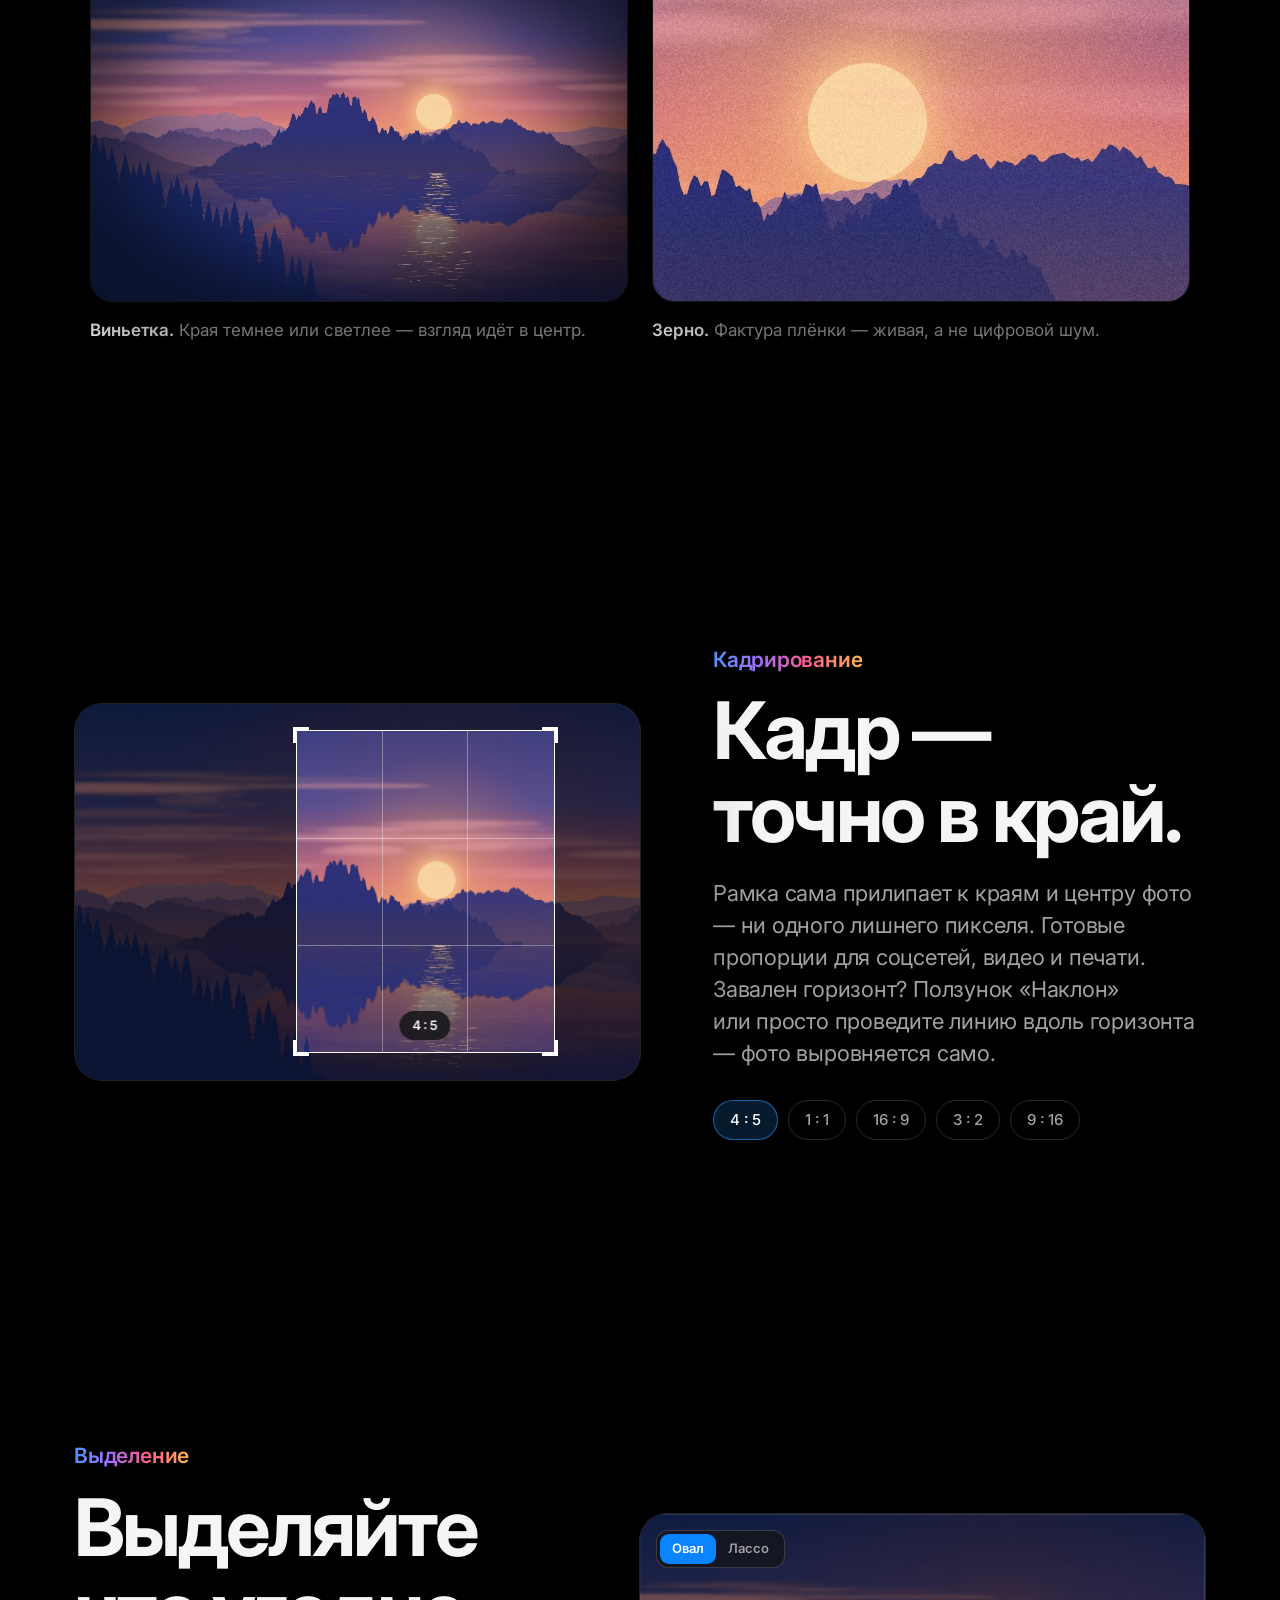
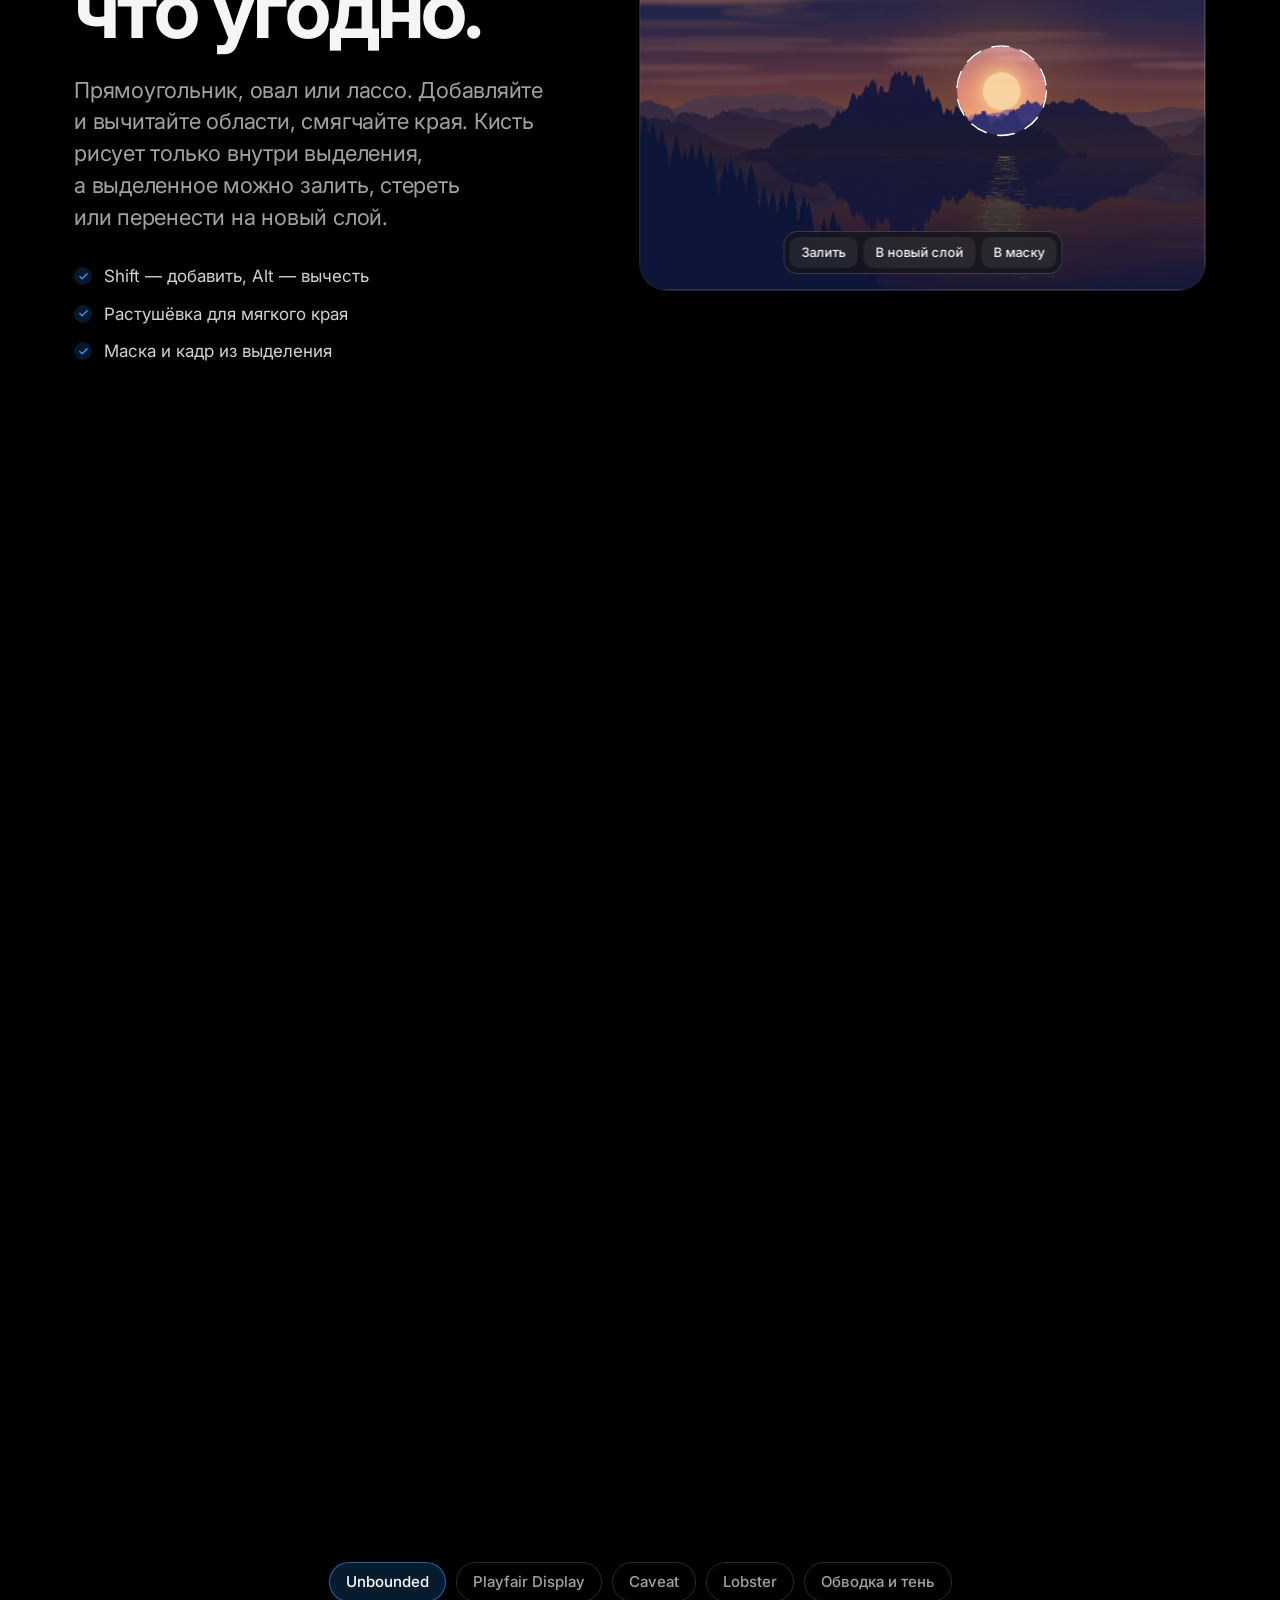
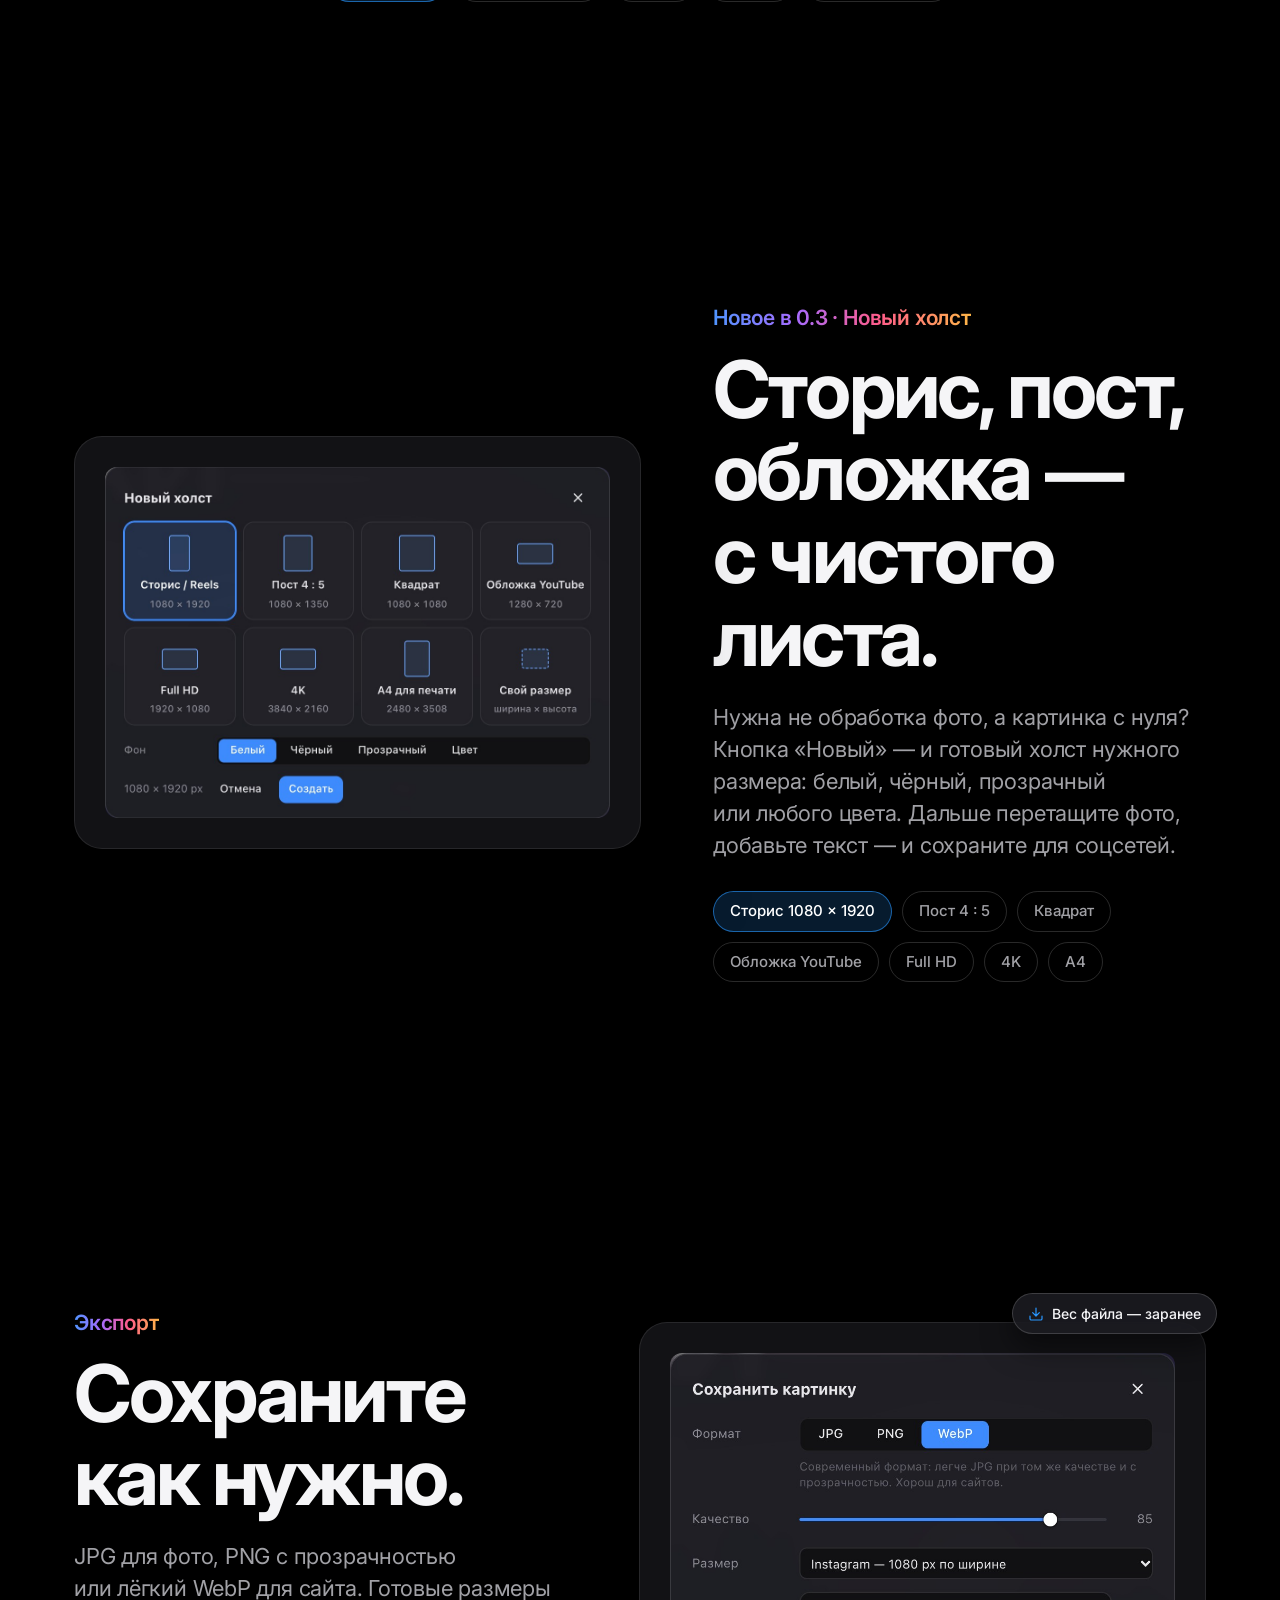
==== commit 1f77fc57: "Сайт: страница Контура, переключатель «Фотомагазин · Контур» Новая страница /kontur/ — векторный ред" ====
--- a/index.html
+++ b/index.html
@@ -21,11 +21,14 @@
 <!-- ========== навигация ========== -->
 <nav class="nav" id="nav">
   <div class="nav-in">
-    <a class="brand" href="#top"><i class="logo"></i>Фотомагазин<span class="beta">Бета</span></a>
+    <a class="brand" href="#top"><i class="logo"></i><span class="bn">Фотомагазин</span><span class="beta">Бета</span></a>
     <div class="links">
       <a href="#retouch">Ретушь</a><a href="#styles">Стили</a><a href="#layers">Слои</a><a href="#raw">Свет и цвет</a><a href="#crop">Инструменты</a><a href="#together">Участвовать</a><a href="#faq">Вопросы</a>
     </div>
-    <a class="btn btn-sm" href="https://github.com/fotomagazin/fotomagazin/releases/latest/download/fotomagazin.zip">Скачать</a>
+    <div class="nav-r">
+      <div class="fam" aria-label="Программы"><a class="on" href="./" aria-current="page">Фотомагазин</a><a href="kontur/">Контур</a></div>
+      <a class="btn btn-sm" href="https://github.com/fotomagazin/fotomagazin/releases/latest/download/fotomagazin.zip">Скачать</a>
+    </div>
   </div>
 </nav>
 
@@ -406,10 +409,27 @@
   </div>
 </section>
 
+<!-- ========== семья программ ========== -->
+<section class="family" id="family">
+  <div class="wrap">
+    <div class="center"><p class="eyebrow reveal">Новая программа</p>
+      <h2 class="reveal" style="--d:.05s">Ещё от&nbsp;создателей<br>Фотомагазина.</h2></div>
+    <a class="fam-card reveal" href="kontur/" style="--d:.1s">
+      <div class="fc-copy">
+        <div class="fc-head"><img class="klogo" src="assets/kontur/icon.svg?v=1" width="56" height="56" alt=""><h3>Контур</h3><span class="beta kt-beta">Бета</span></div>
+        <p>Векторный редактор для&nbsp;печати, резки, вывесок и&nbsp;QR-кодов: перо и&nbsp;кривые Безье, фигуры, текст в&nbsp;кривые, точные миллиметры. Тоже один файл, тоже бесплатно.</p>
+        <div class="fmt"><span>SVG</span><span>PDF</span><span>EPS</span><span>DXF</span><span>PNG</span><span>QR</span></div>
+        <span class="go">Подробнее о&nbsp;Контуре <span>›</span></span>
+      </div>
+      <div class="fc-shot"><img src="assets/kontur/hero.jpg?v=1" width="2880" height="1800" alt="Окно Контура: вывеска кофейни с надписью, QR-кодом и направляющими" loading="lazy"></div>
+    </a>
+  </div>
+</section>
+
 <footer class="foot">
   <div class="wrap foot-in">
     <a class="brand" href="#top"><i class="logo"></i>Фотомагазин <span>· Fotomag</span></a>
-    <p><a class="inl" data-tg="channel" href="#together">Канал в&nbsp;Telegram</a> · <a class="inl" data-tg="bot" href="#together">Написать автору</a> · © <span id="year">2026</span> Фотомагазин. Сделано с&nbsp;любовью к&nbsp;фотографии.</p>
+    <p><a class="inl" href="kontur/">Контур</a> · <a class="inl" data-tg="channel" href="#together">Канал в&nbsp;Telegram</a> · <a class="inl" data-tg="bot" href="#together">Написать автору</a> · © <span id="year">2026</span> Фотомагазин. Сделано с&nbsp;любовью к&nbsp;фотографии.</p>
   </div>
 </footer>
 
--- a/style.css
+++ b/style.css
@@ -29,6 +29,8 @@
   box-shadow: inset 0 0 0 1px rgba(255,255,255,.25), 0 2px 10px rgba(61,139,253,.35); }
 .logo::after { content: ''; position: absolute; inset: 27%; border-radius: 22%; background: #111114; }
 .logo.big { width: 96px; height: 96px; border-radius: 26px; margin-bottom: 28px; box-shadow: inset 0 0 0 1px rgba(255,255,255,.25), 0 20px 80px rgba(163,91,255,.45); }
+/* логотип Контура — картинка (плитка с кривой Безье), нужен и на главной — в карточке «Ещё от создателей» */
+.klogo { display: block; width: 22px; height: 22px; flex: none; border-radius: 6px; box-shadow: 0 2px 10px rgba(25,211,162,.3); }
 
 /* кнопки */
 .btn { display: inline-flex; align-items: center; gap: 9px; background: var(--btn); color: #fff; border-radius: 980px; padding: 12px 22px;
@@ -50,6 +52,12 @@
 .brand { display: inline-flex; align-items: center; gap: 9px; font-weight: 650; font-size: 15px; letter-spacing: -.01em; }
 .links { display: flex; gap: 30px; font-size: 13px; color: #d2d2d7; }
 .links a:hover { color: #fff; }
+/* переключатель программ семьи: Фотомагазин · Контур */
+.nav-r { display: flex; align-items: center; gap: 14px; flex: none; }
+.fam { display: inline-flex; padding: 3px; border-radius: 980px; background: rgba(255,255,255,.06); border: 1px solid var(--line); font-size: 12.5px; font-weight: 600; }
+.fam a { padding: 4px 11px; border-radius: 980px; color: var(--dim); white-space: nowrap; transition: color .2s, background .2s; }
+.fam a:hover { color: #fff; }
+.fam a.on { background: rgba(255,255,255,.14); color: #fff; }
 
 /* появление при прокрутке */
 .reveal { opacity: 0; transform: translateY(36px); filter: blur(6px); transition: opacity 1s var(--ease) var(--d, 0s), transform 1s var(--ease) var(--d, 0s), filter 1s var(--ease) var(--d, 0s); }
@@ -255,6 +263,7 @@
 /* бета */
 .beta { font-size: 10px; font-weight: 700; letter-spacing: .06em; text-transform: uppercase; padding: 2px 7px; border-radius: 6px; margin-left: 1px;
   color: #fff; background: linear-gradient(90deg, #3d8bfd, #a35bff, #ff5c8a); }
+.beta.kt-beta { background: linear-gradient(90deg, #19d3a2, #3d8bfd, #a35bff); }
 .inl { color: var(--blue); }
 .inl:hover { text-decoration: underline; text-underline-offset: 3px; }
 
@@ -345,6 +354,21 @@
 details p { color: var(--dim); font-size: 18px; margin: 0; padding: 0 44px 26px 0; animation: open .45s var(--ease); }
 @keyframes open { from { opacity: 0; transform: translateY(-6px); } }
 
+/* семья программ: карточка другой программы внизу страницы */
+.family { padding: 130px 0 140px; border-top: 1px solid var(--line); }
+.fam-card { display: grid; grid-template-columns: 1fr 1.2fr; gap: 48px; align-items: center; max-width: 1100px; margin: 56px auto 0; padding: 44px; border-radius: 32px;
+  background: var(--card); border: 1px solid var(--line); overflow: hidden; transition: transform .4s var(--ease), border-color .3s, background .3s; }
+.fam-card:hover { transform: translateY(-4px); border-color: rgba(41,151,255,.45); background: #15161b; }
+.fc-head { display: flex; align-items: center; gap: 14px; }
+.fc-head .logo, .fc-head .klogo { width: 56px; height: 56px; border-radius: 15px; }
+.fc-head .logo::after { border-radius: 24%; }
+.fc-head h3 { font-size: 40px; letter-spacing: -.03em; }
+.fam-card p { color: var(--dim); font-size: 18px; margin: 18px 0 0; line-height: 1.45; }
+.fam-card .go { display: inline-block; margin-top: 26px; color: var(--blue); font-weight: 600; font-size: 17px; }
+.fam-card .go span { display: inline-block; transition: transform .2s; }
+.fam-card:hover .go span { transform: translateX(4px); }
+.fc-shot { border-radius: 14px; overflow: hidden; border: 1px solid var(--line2); box-shadow: 0 30px 80px rgba(0,0,0,.6); }
+
 /* подвал */
 .foot { border-top: 1px solid var(--line); padding: 34px 0 44px; color: var(--faint); font-size: 13px; }
 .foot-in { display: flex; justify-content: space-between; align-items: center; gap: 20px; flex-wrap: wrap; }
@@ -352,8 +376,13 @@
 .foot p { margin: 0; }
 
 /* ===== телефоны и планшеты ===== */
+@media (max-width: 1180px) { .links { gap: 20px; } }
+@media (max-width: 1060px) { .links a:nth-child(n+6) { display: none; } }
 @media (max-width: 900px) {
   .links { display: none; }
+  .hero-stage { overflow-x: clip; }   /* вращающееся свечение не раздвигает страницу на телефоне */
+  .fam-card { grid-template-columns: 1fr; gap: 32px; padding: 32px; }
+  .family { padding: 100px 0 110px; }
   .grid2, .grid2.rev { grid-template-columns: 1fr; gap: 48px; }
   .grid2.rev .copy { order: 0; }
   .feature { padding: 110px 0; }
@@ -368,15 +397,29 @@
 }
 @media (max-width: 560px) {
   .wrap, .nav-in, .hero-stage { padding-left: 16px; padding-right: 16px; }
+  .nav-in { gap: 10px; }
+  .brand .bn { display: none; }   /* на телефоне название программы — в переключателе */
+  .nav-r { gap: 8px; }
+  .fam { font-size: 12px; }
+  .fam a { padding: 4px 8px; }
+  .nav .btn-sm { padding: 6px 12px; }
+  .fam-card { padding: 24px; border-radius: 24px; }
+  .fc-head { gap: 12px; flex-wrap: wrap; }
+  .fc-head .logo, .fc-head .klogo { width: 46px; height: 46px; border-radius: 13px; }
+  .fc-head h3 { font-size: 28px; }
   .hero { padding-top: 110px; }
+  .hero h1 { font-size: min(13.4vw, 74px); }   /* «Фотомагазин.» целиком влезает в ширину телефона */
   .cta { gap: 18px; flex-direction: column; }
   .window .bar span { display: none; }
   .ba, .demo, .card { border-radius: 20px; }
   .sel-actions span:nth-child(3) { display: none; }
+  .seg { flex-wrap: wrap; justify-content: center; border-radius: 22px; }   /* пять вкладок не помещаются в одну строку */
   .seg button { padding: 8px 13px; font-size: 14px; }
   .b-card, .duo .card { padding: 26px; }
   summary { font-size: 18px; }
 }
+
+@media (max-width: 400px) { .nav .brand .beta { display: none; } }   /* шапка: логотип + переключатель + «Скачать» */
 
 /* без анимаций — если так настроена система */
 @media (prefers-reduced-motion: reduce) {
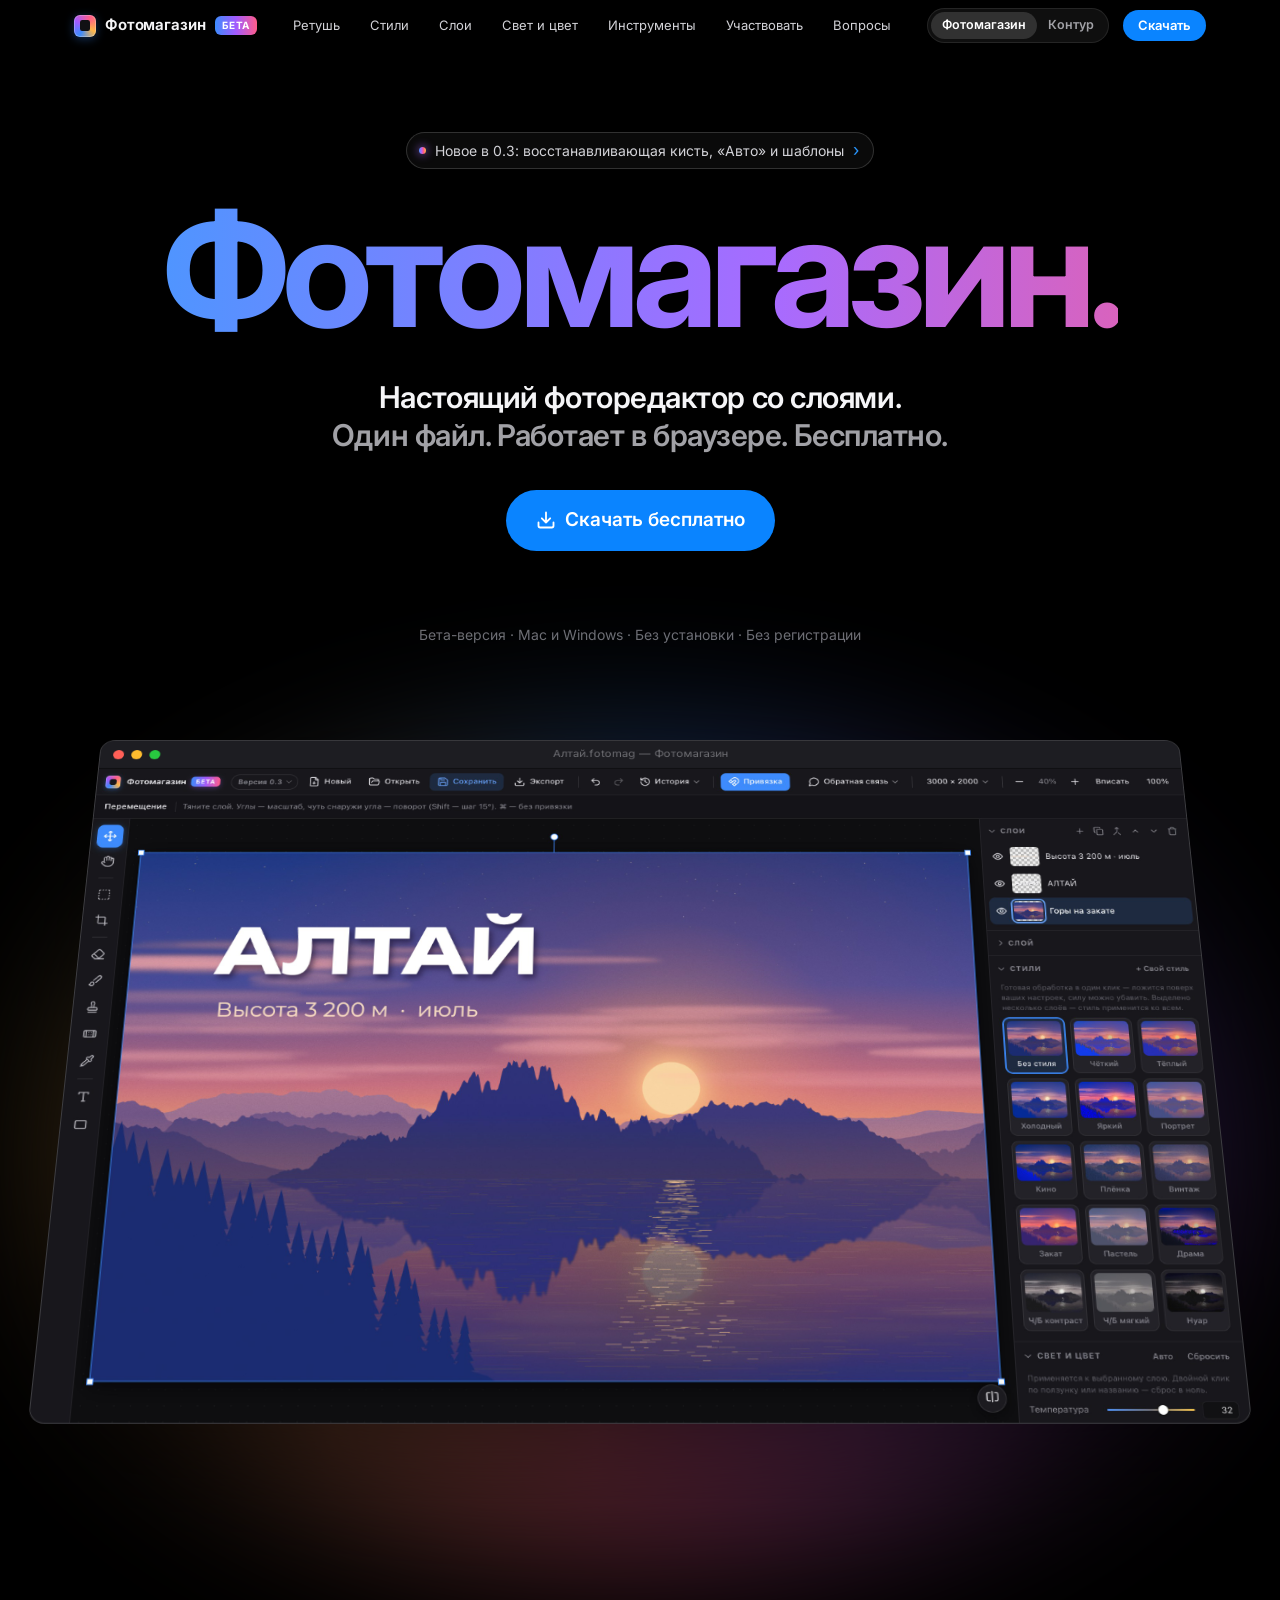
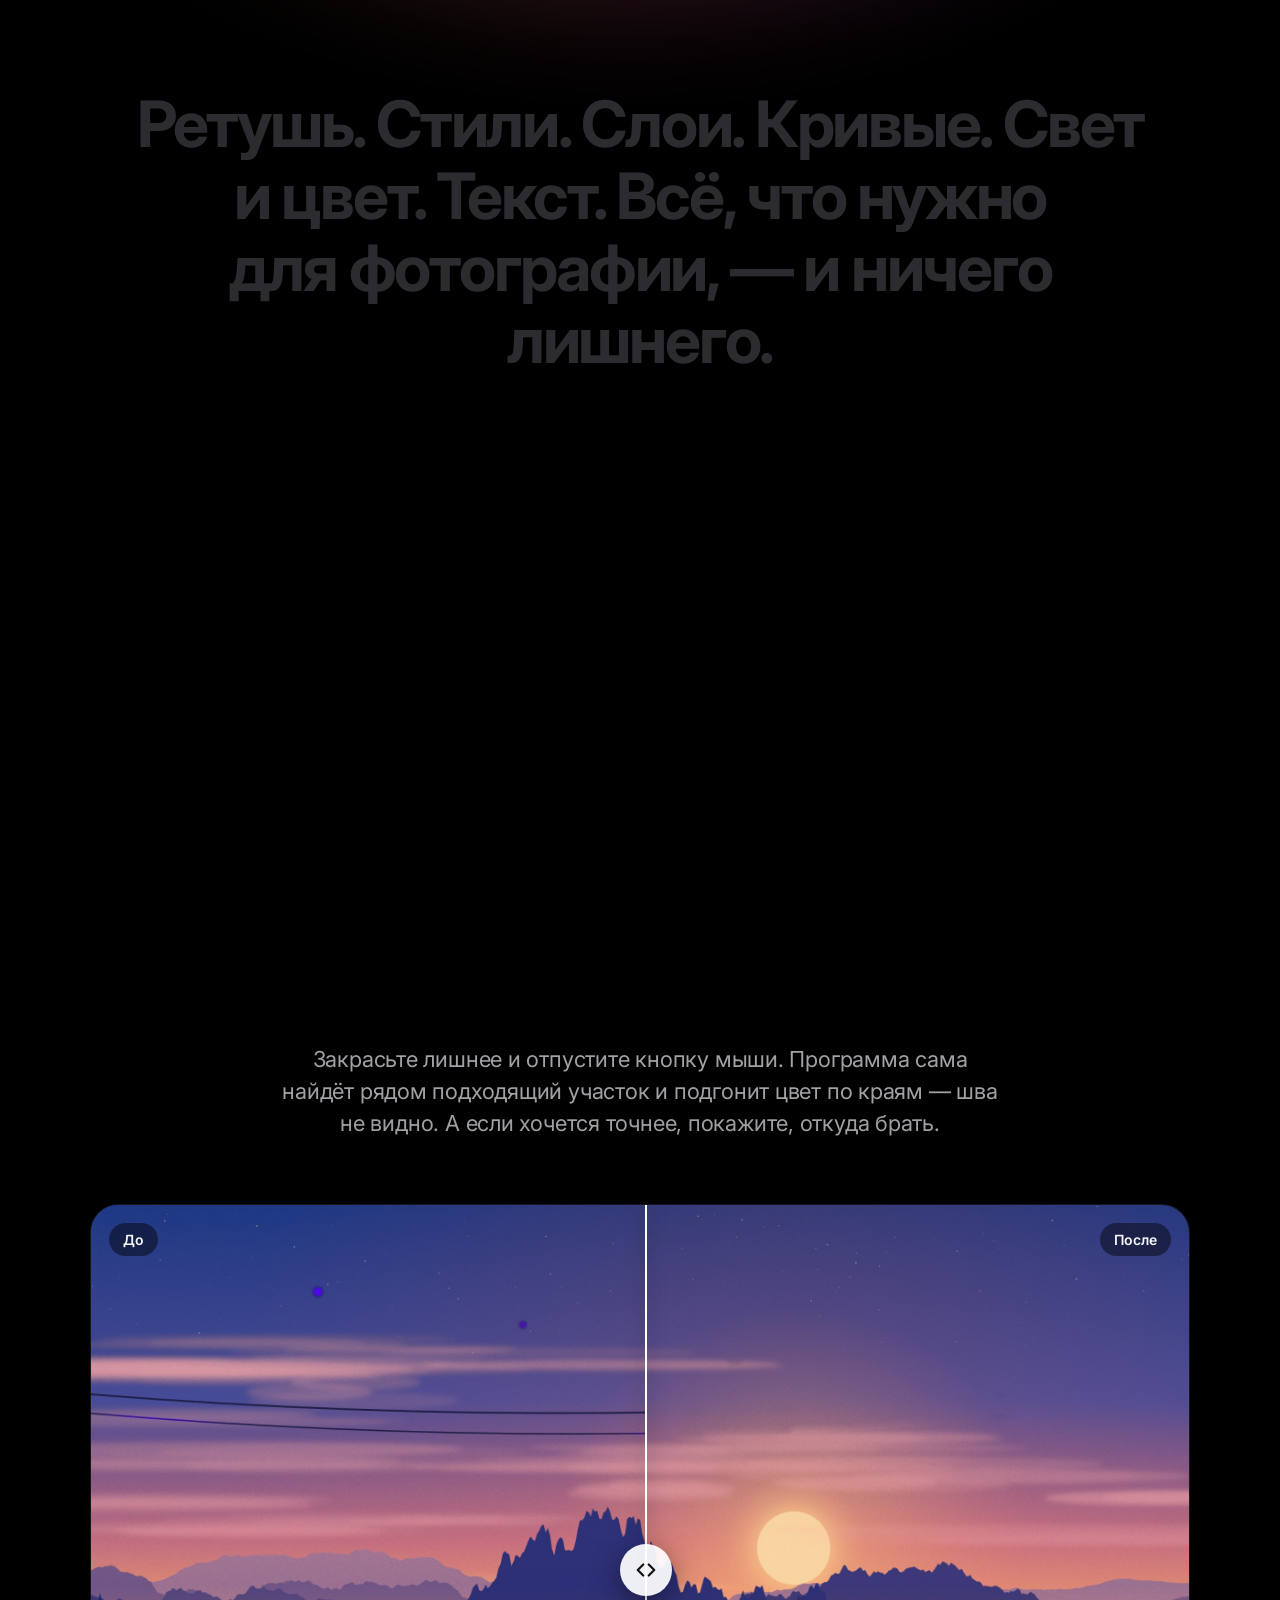
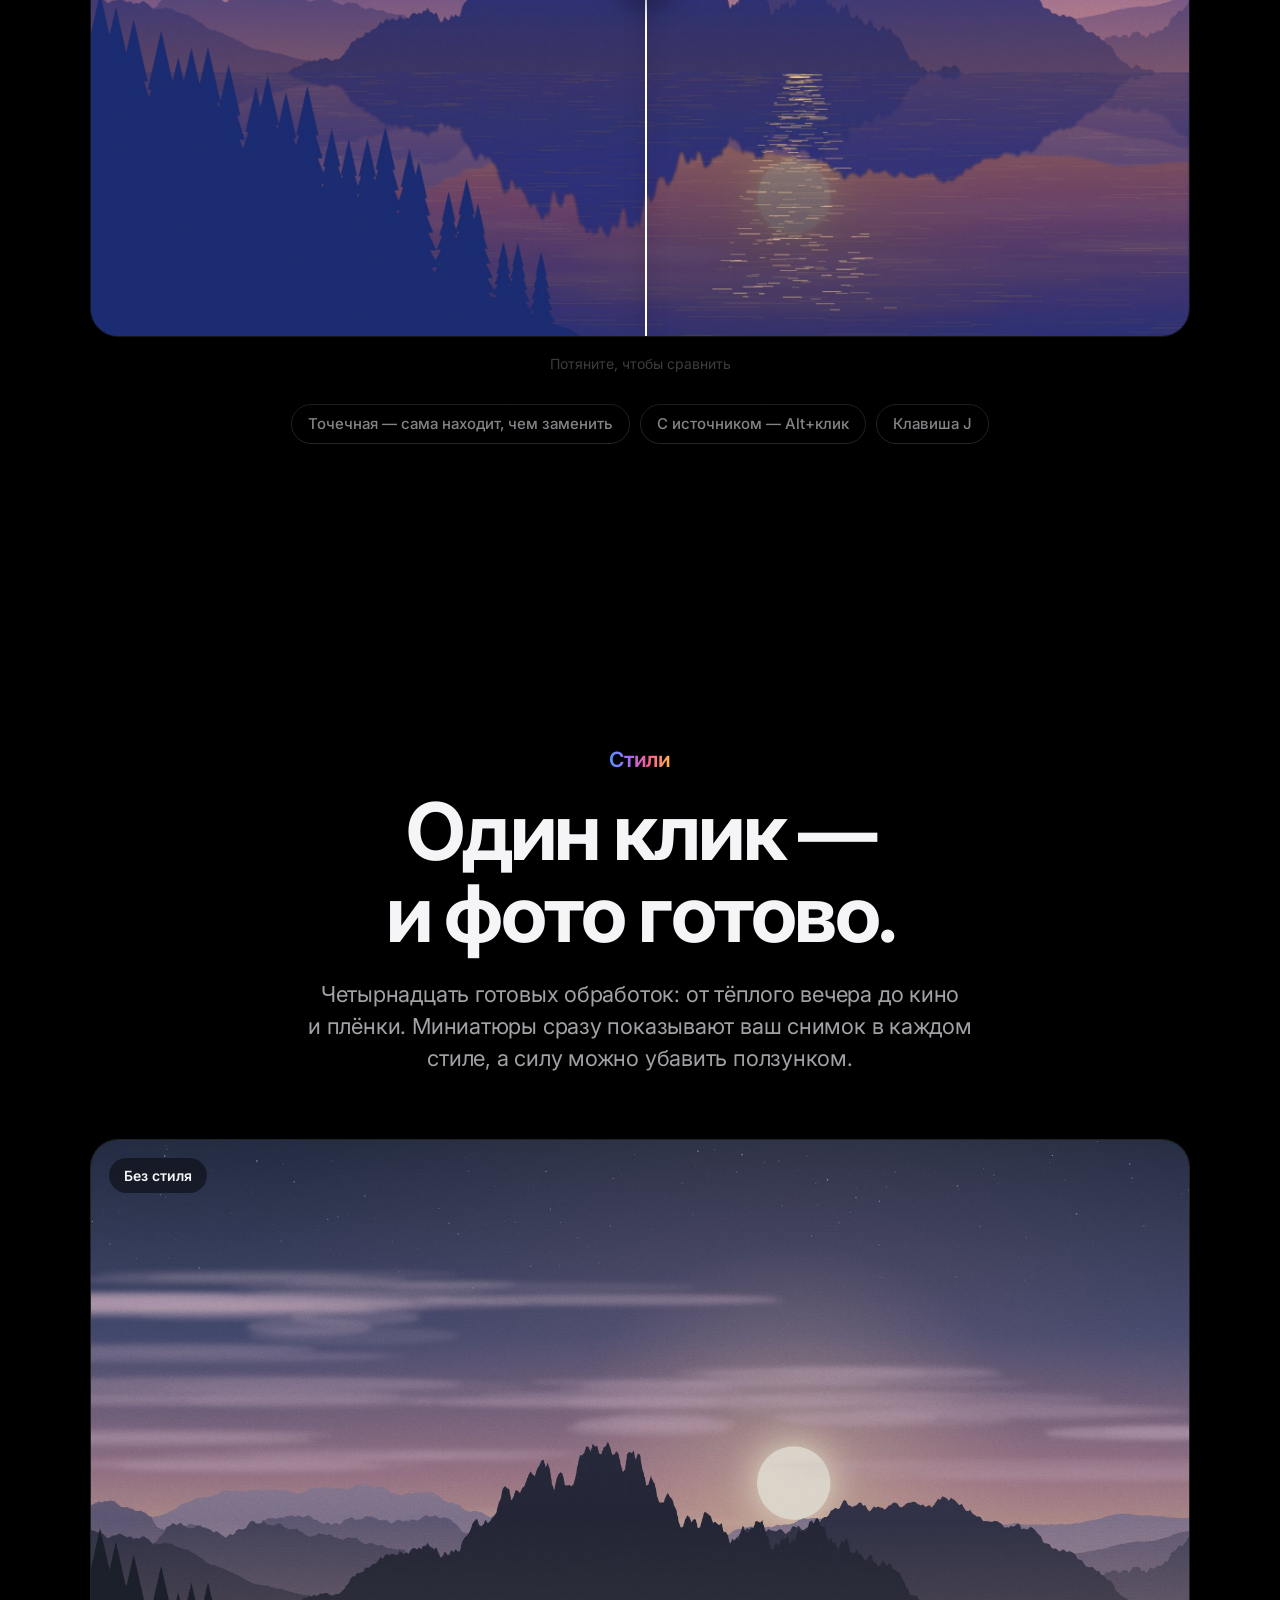
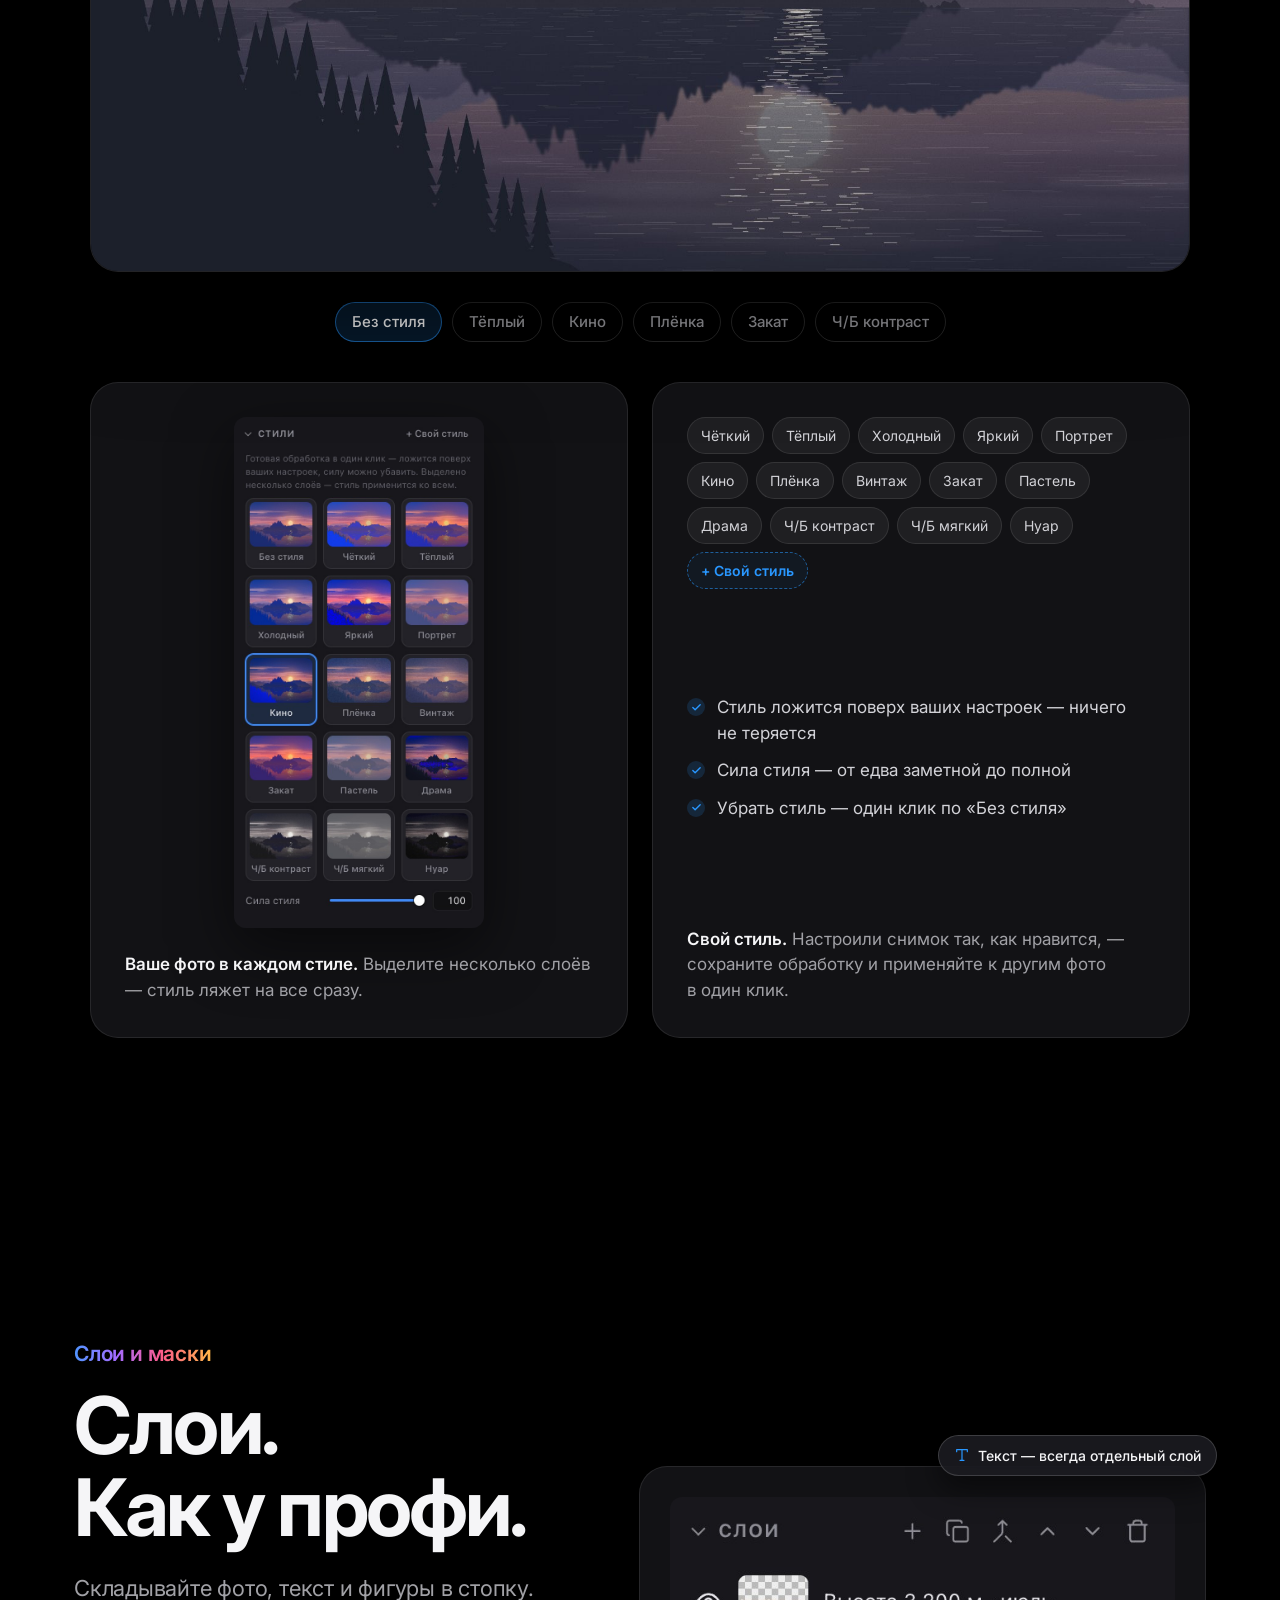
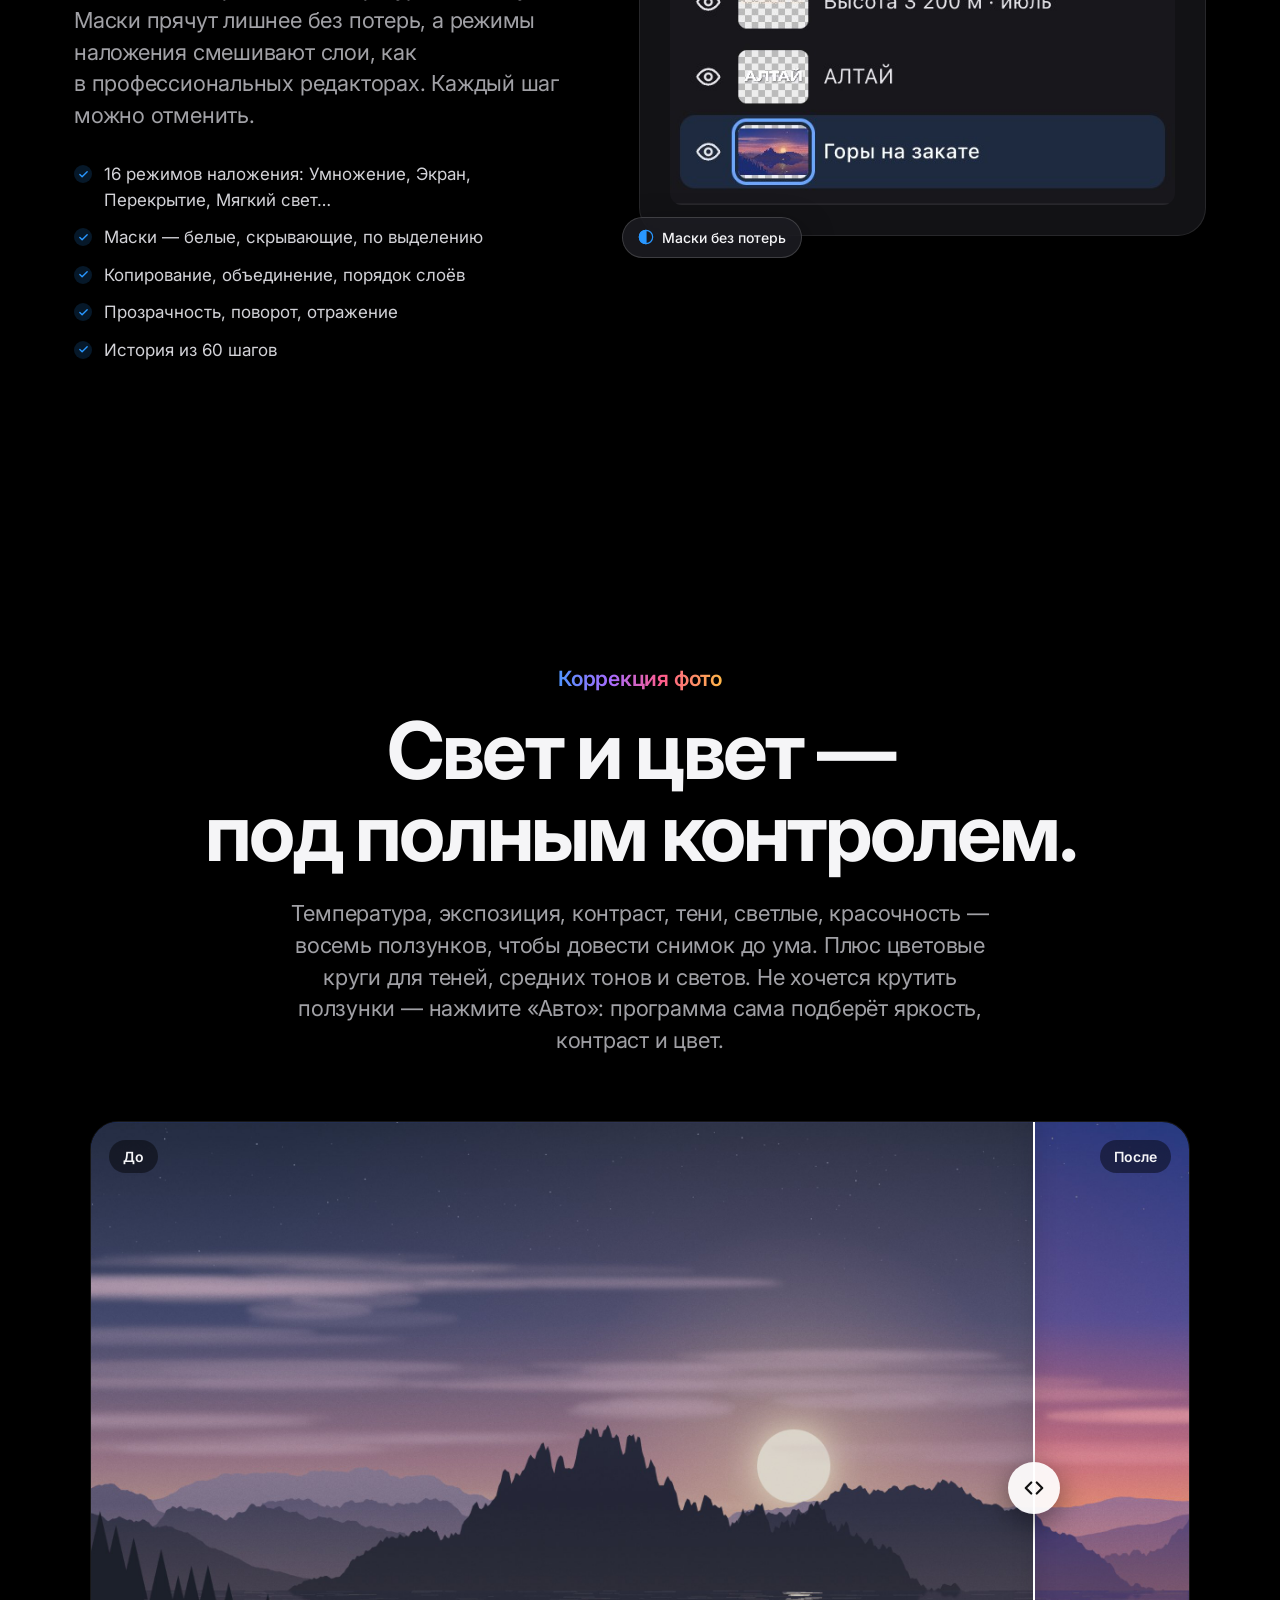
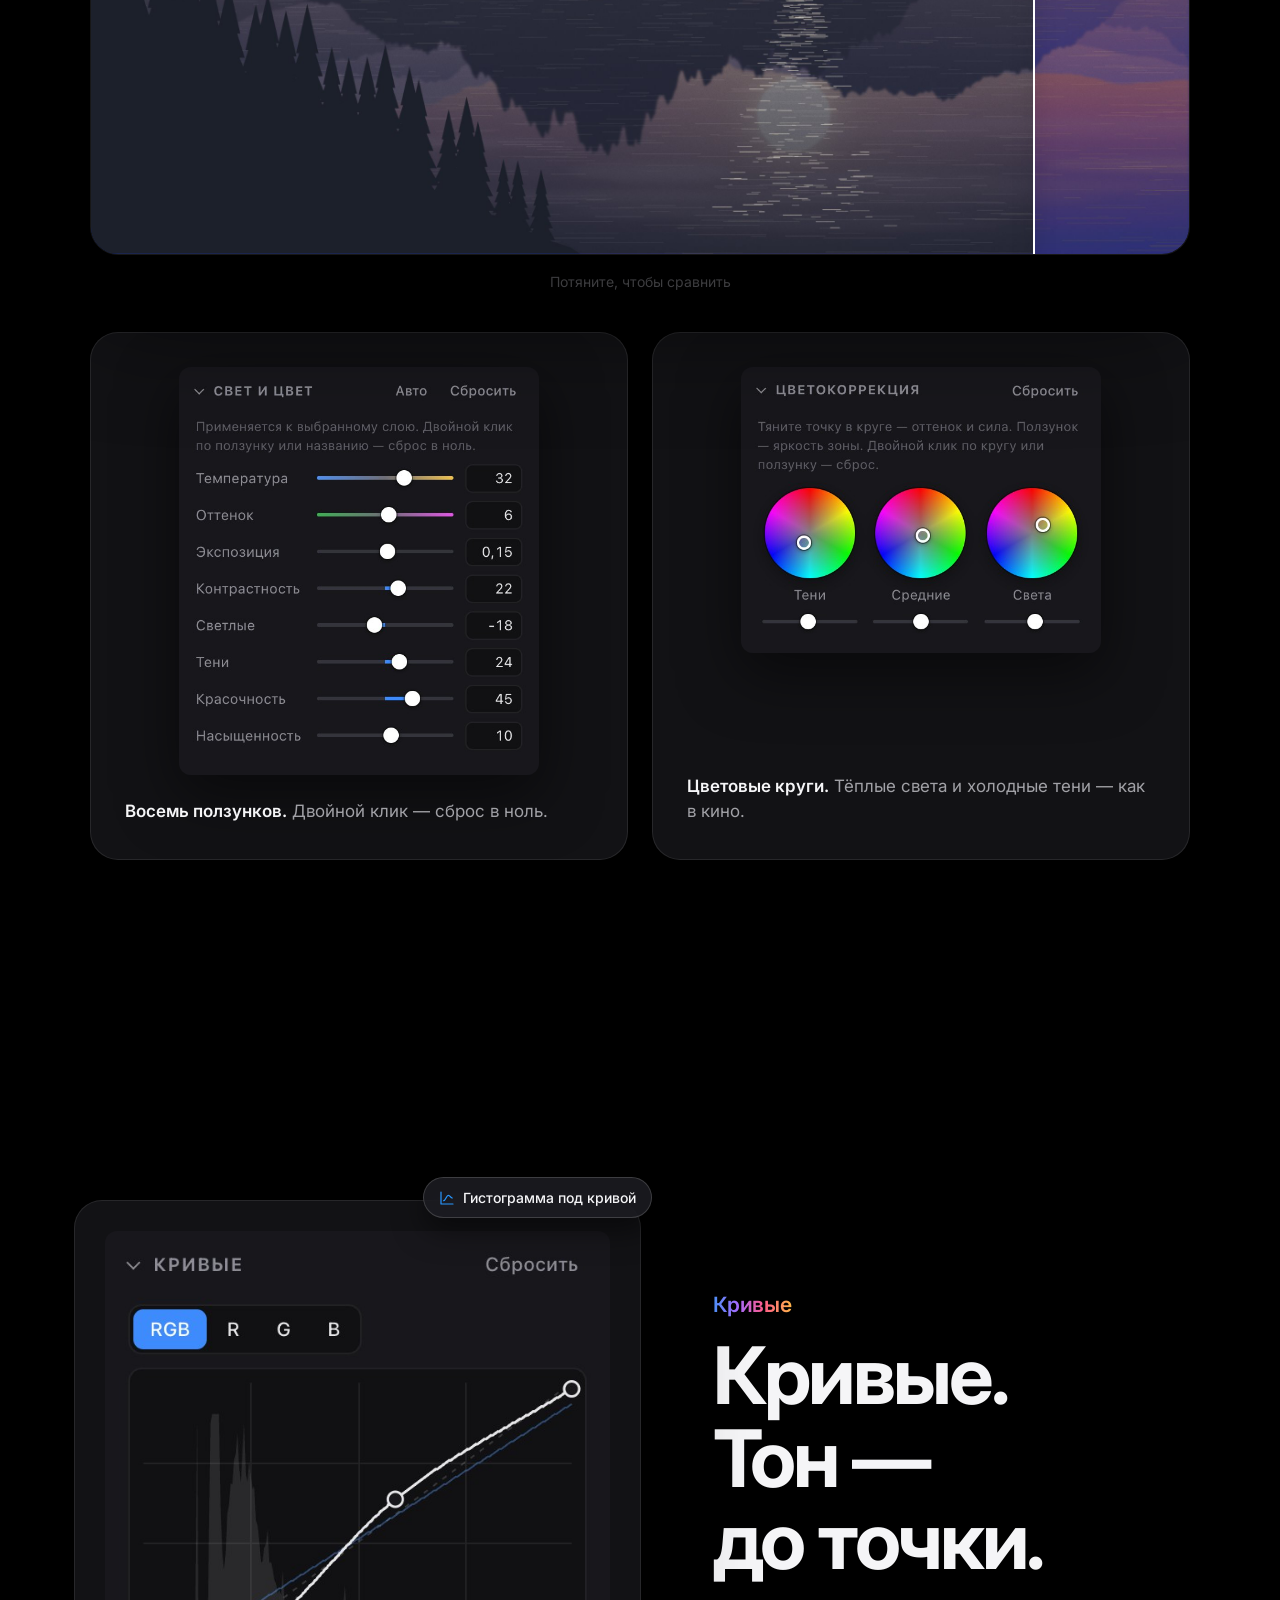
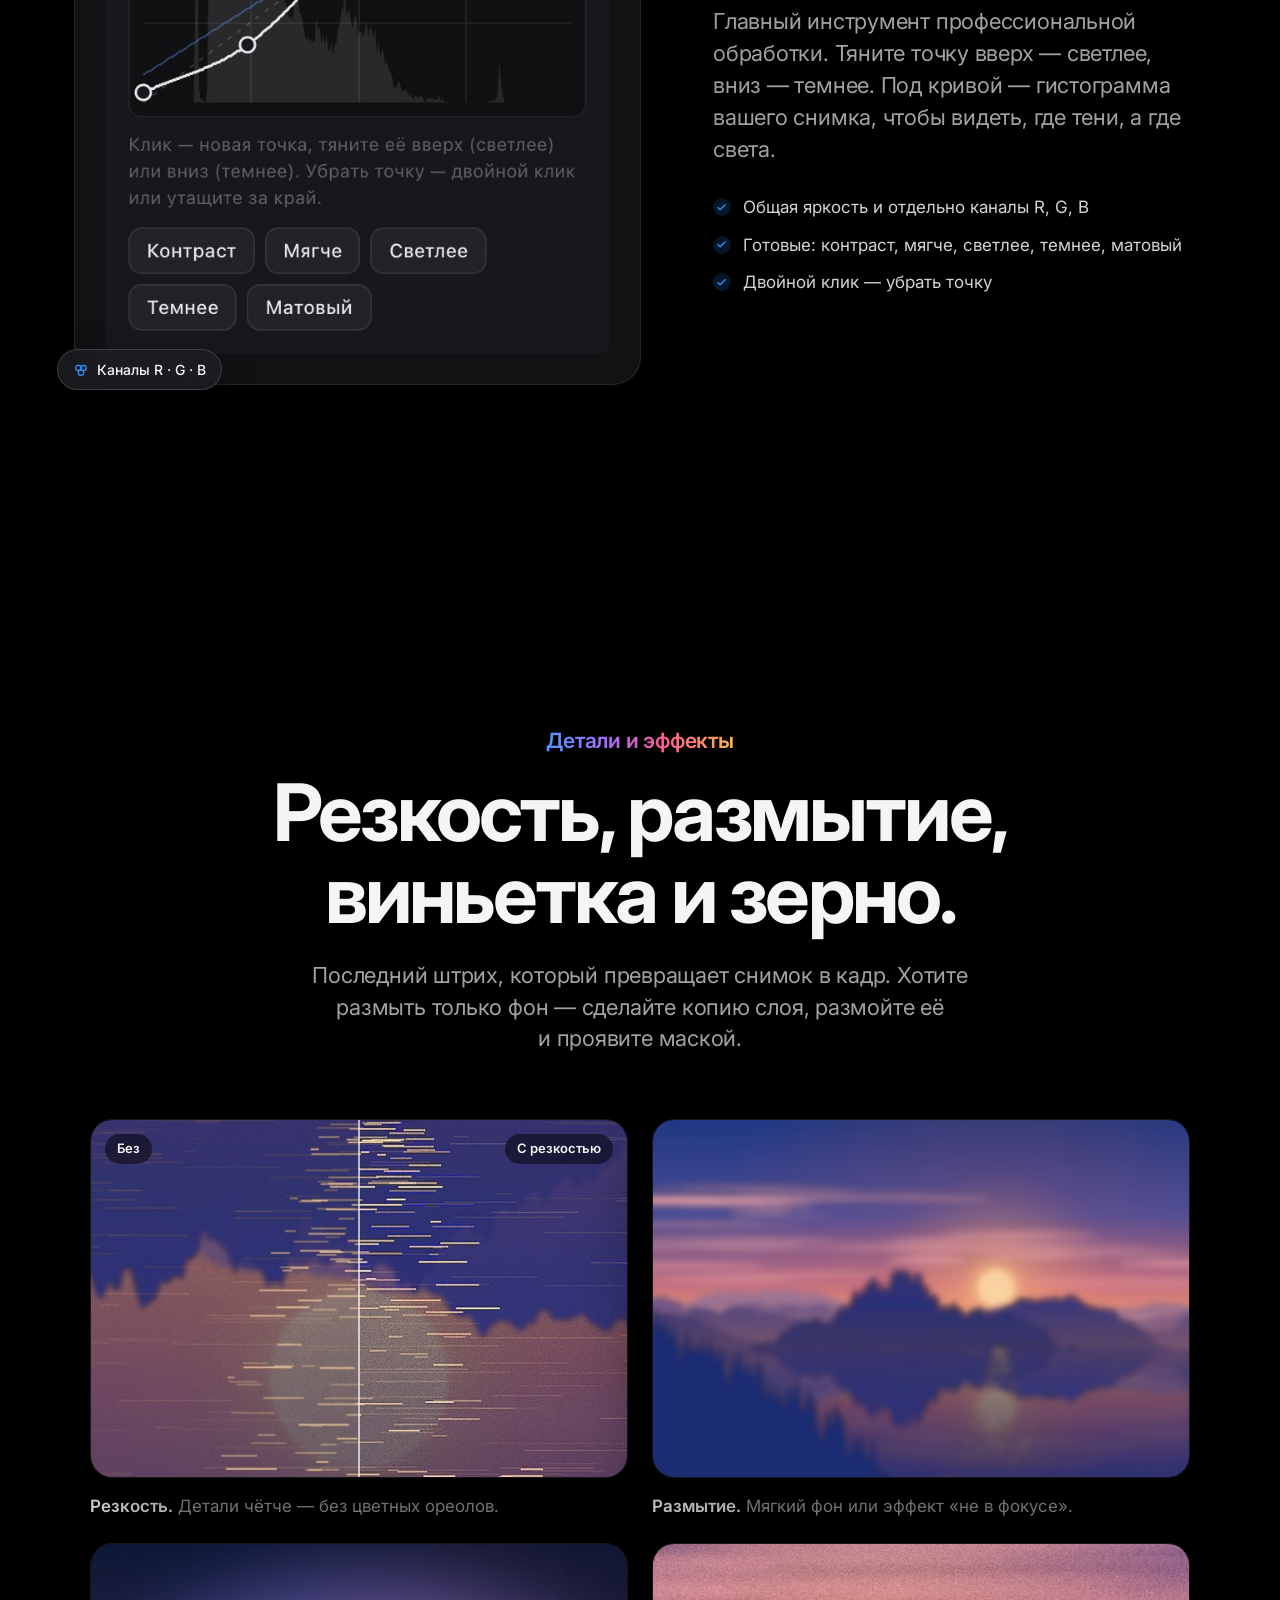
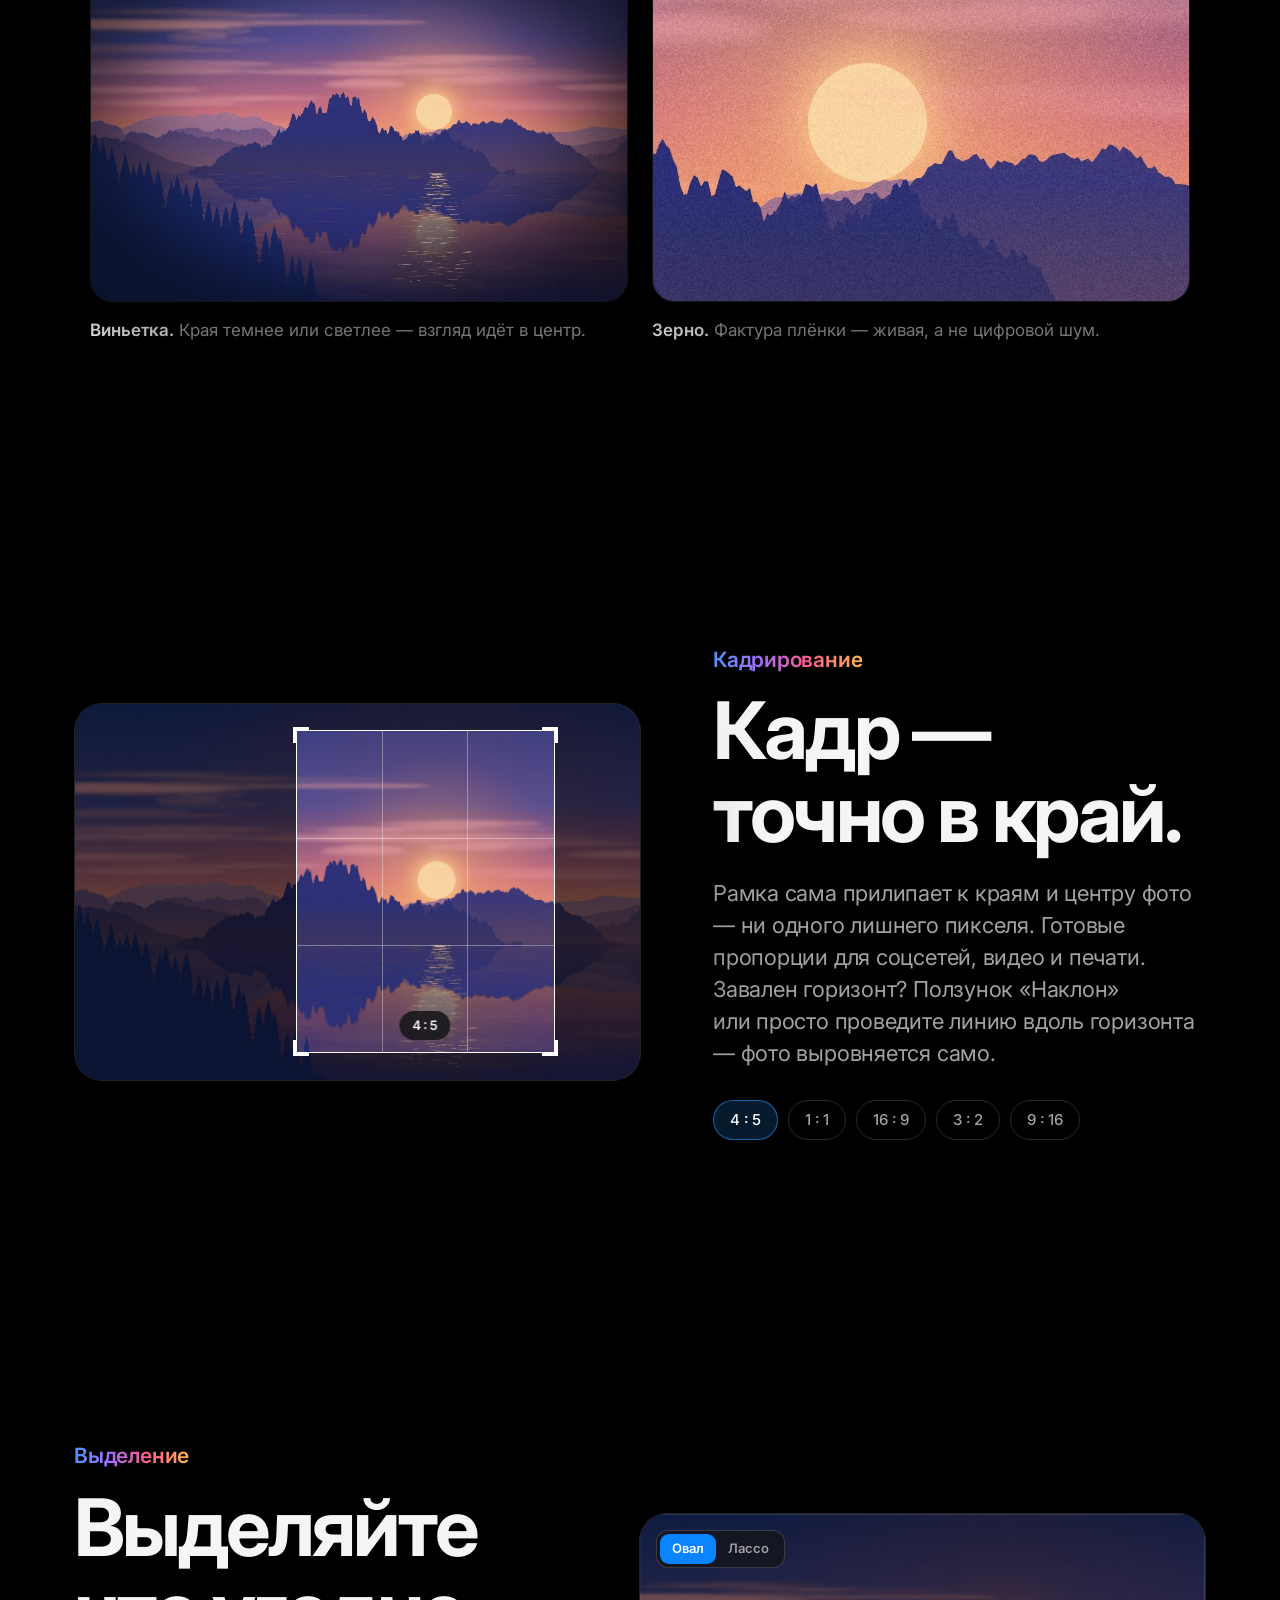
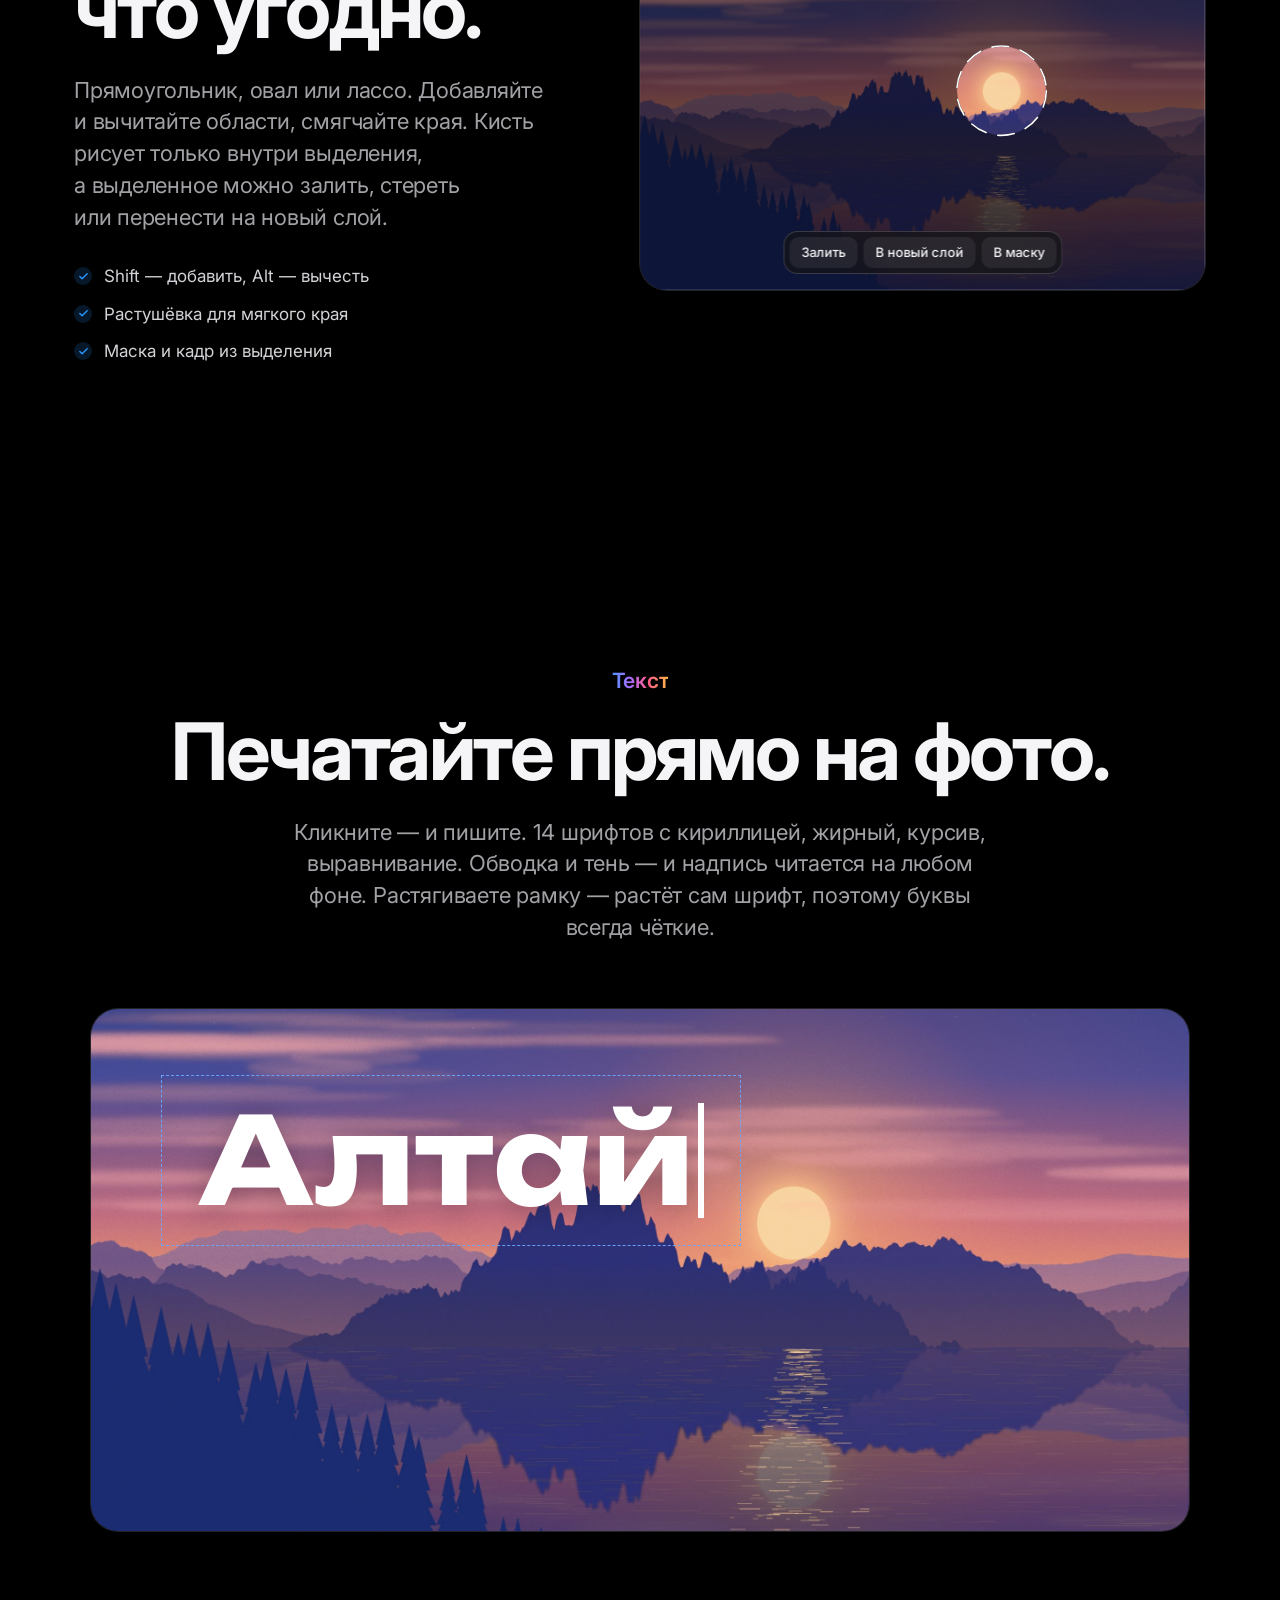
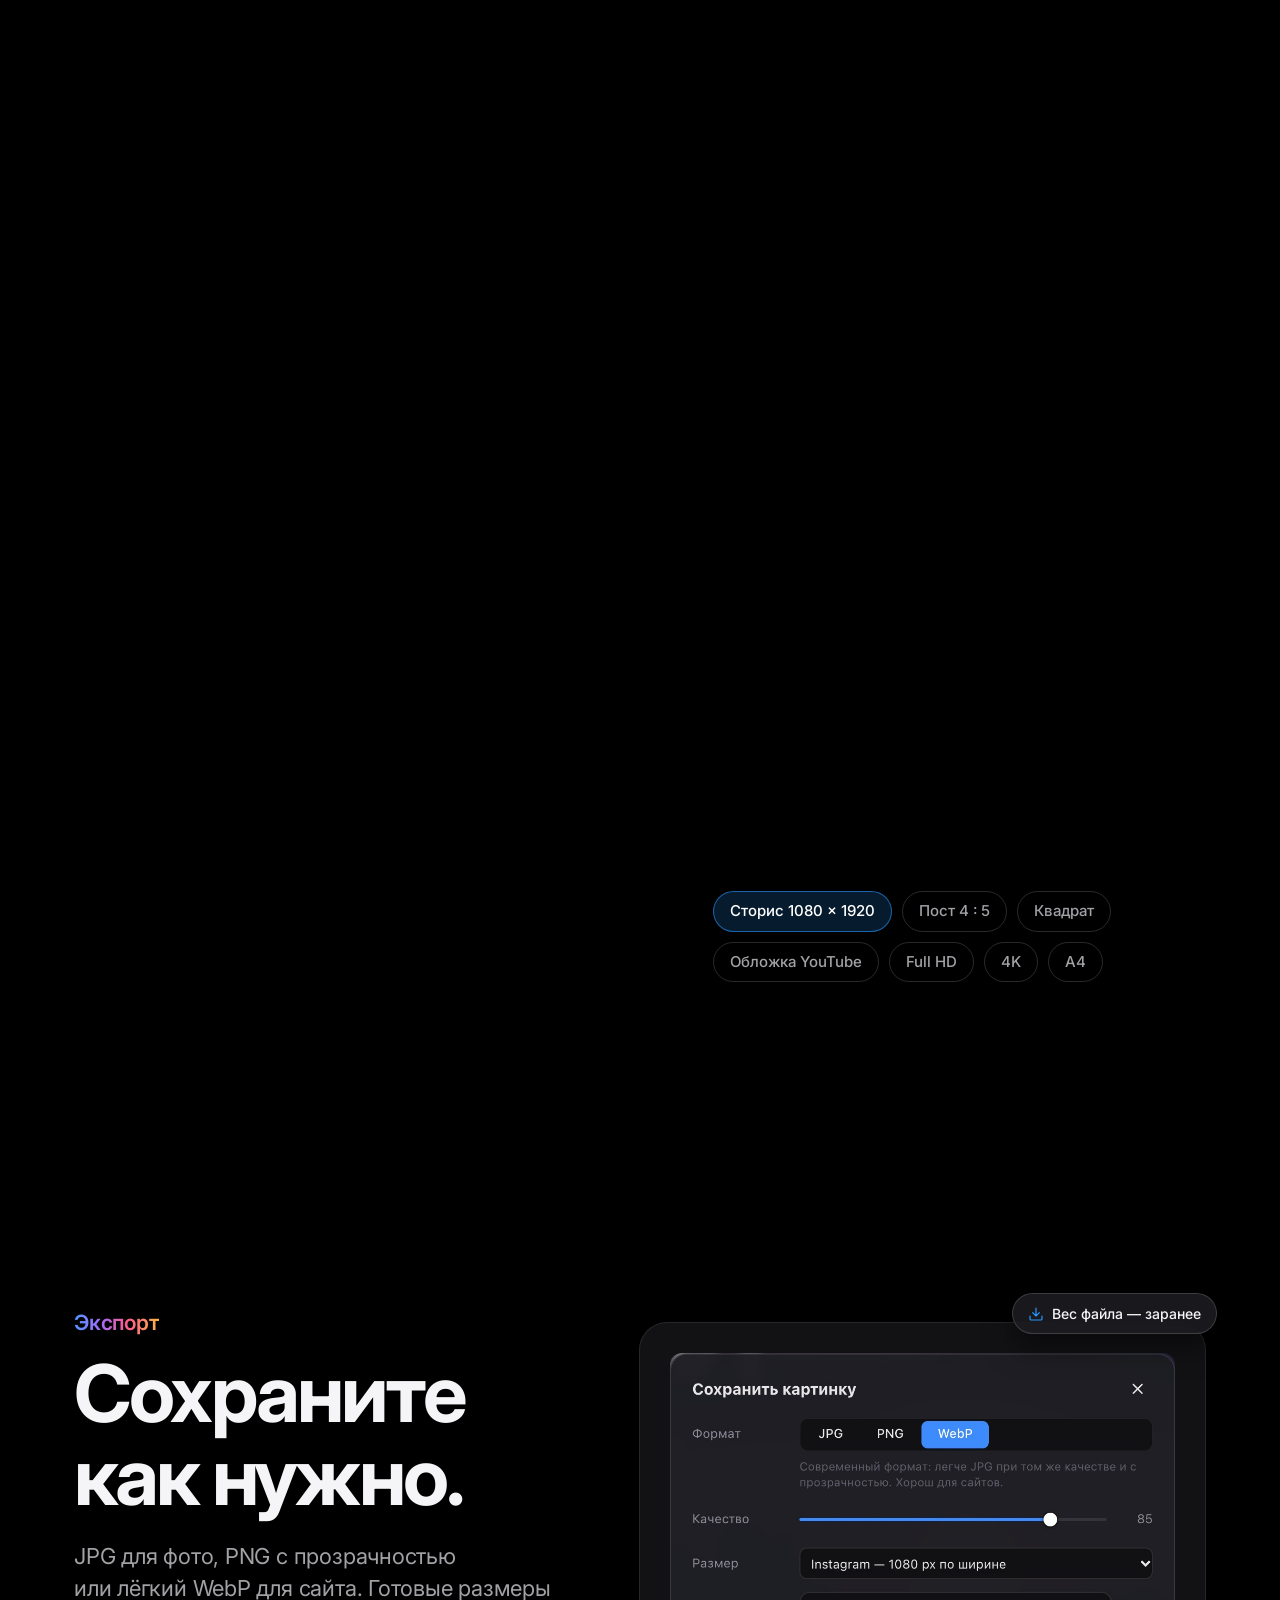
==== commit cd278cfe: "Сайт: Контур 0.2 — программа для Mac и Windows, импорт .ai и PDF Кнопка «Скачать» выбирает установщи" ====
--- a/index.html
+++ b/index.html
@@ -416,12 +416,12 @@
       <h2 class="reveal" style="--d:.05s">Ещё от&nbsp;создателей<br>Фотомагазина.</h2></div>
     <a class="fam-card reveal" href="kontur/" style="--d:.1s">
       <div class="fc-copy">
-        <div class="fc-head"><img class="klogo" src="assets/kontur/icon.svg?v=1" width="56" height="56" alt=""><h3>Контур</h3><span class="beta kt-beta">Бета</span></div>
-        <p>Векторный редактор для&nbsp;печати, резки, вывесок и&nbsp;QR-кодов: перо и&nbsp;кривые Безье, фигуры, текст в&nbsp;кривые, точные миллиметры. Тоже один файл, тоже бесплатно.</p>
-        <div class="fmt"><span>SVG</span><span>PDF</span><span>EPS</span><span>DXF</span><span>PNG</span><span>QR</span></div>
+        <div class="fc-head"><img class="klogo" src="assets/kontur/icon.svg?v=2" width="56" height="56" alt=""><h3>Контур</h3><span class="beta kt-beta">Бета</span></div>
+        <p>Векторный редактор для&nbsp;печати, резки, вывесок и&nbsp;QR-кодов — программа для&nbsp;Mac и&nbsp;Windows: перо и&nbsp;кривые Безье, фигуры, текст в&nbsp;кривые, файлы Illustrator и&nbsp;PDF. Тоже бесплатно.</p>
+        <div class="fmt"><span>Mac</span><span>Windows</span><span>.ai</span><span>PDF</span><span>SVG</span><span>DXF</span><span>QR</span></div>
         <span class="go">Подробнее о&nbsp;Контуре <span>›</span></span>
       </div>
-      <div class="fc-shot"><img src="assets/kontur/hero.jpg?v=1" width="2880" height="1800" alt="Окно Контура: вывеска кофейни с надписью, QR-кодом и направляющими" loading="lazy"></div>
+      <div class="fc-shot"><img src="assets/kontur/hero.jpg?v=2" width="2880" height="1800" alt="Окно Контура: вывеска кофейни с надписью, QR-кодом и направляющими" loading="lazy"></div>
     </a>
   </div>
 </section>
